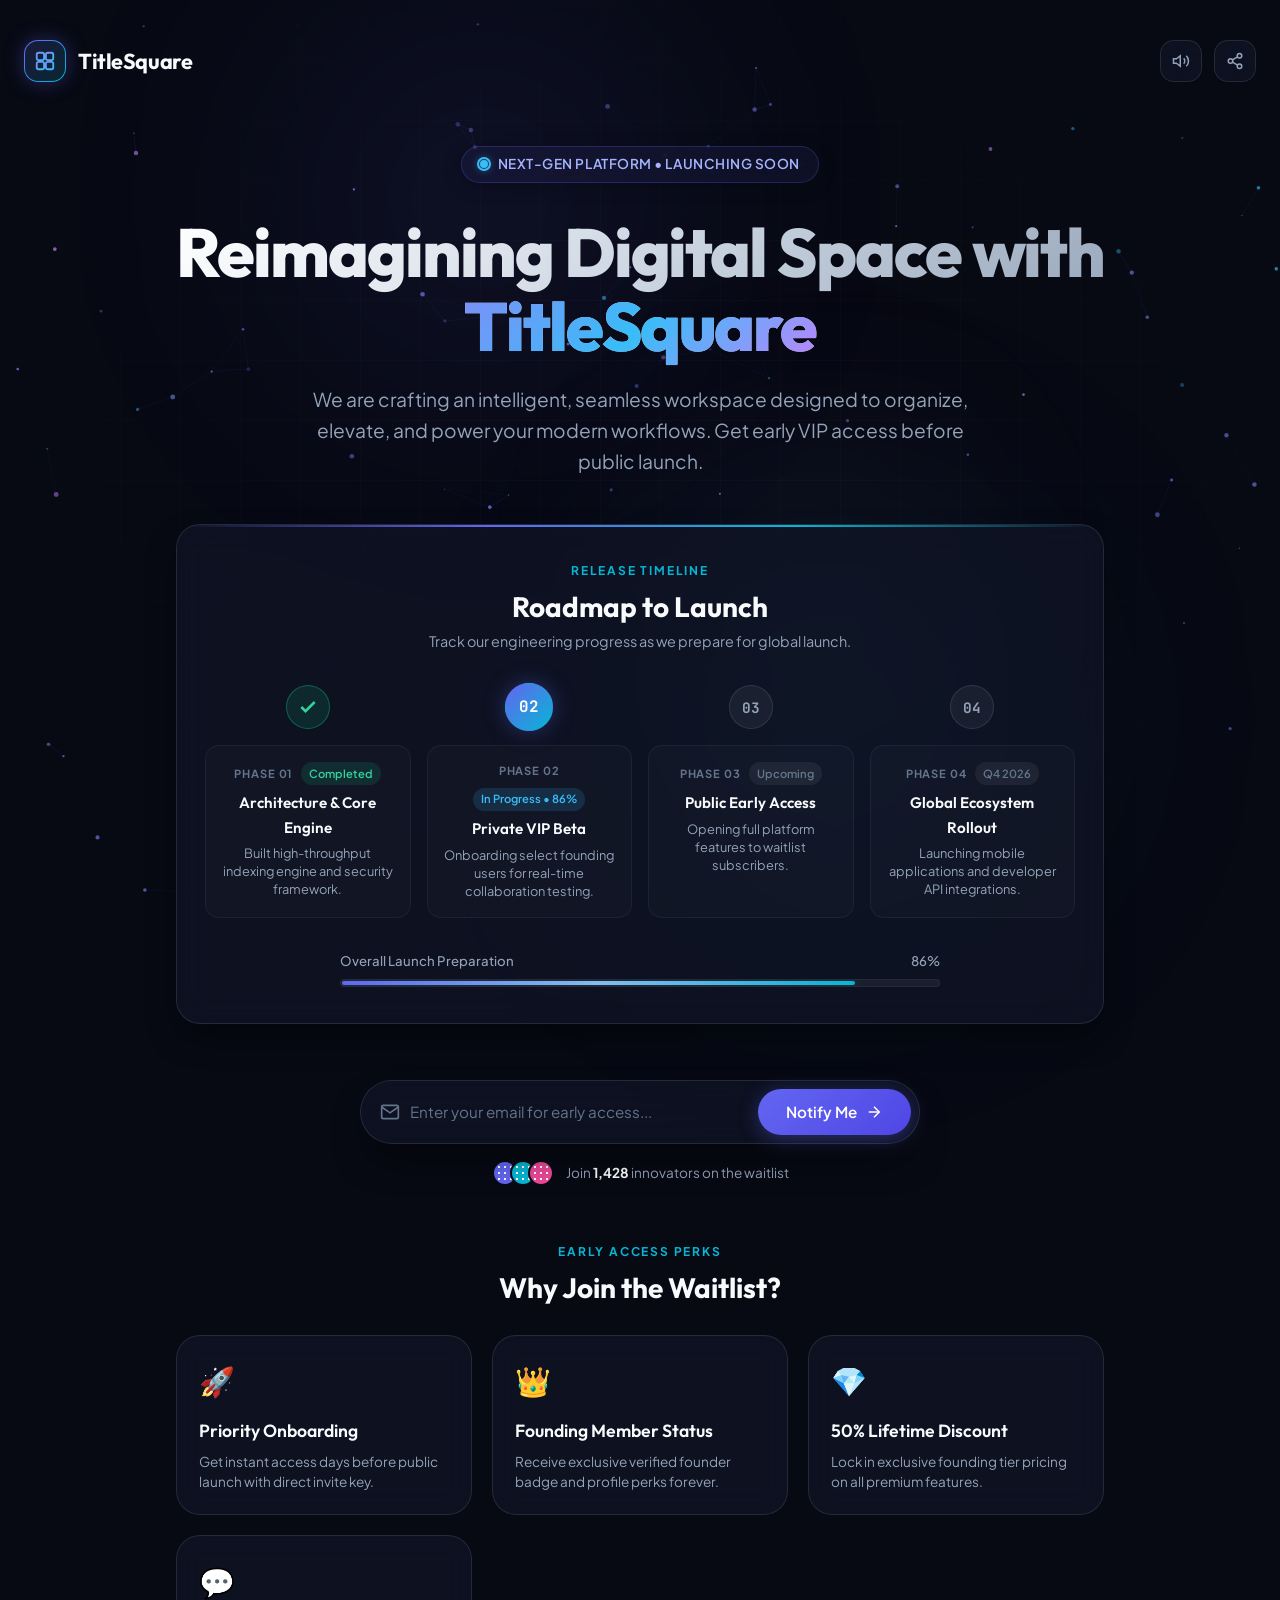
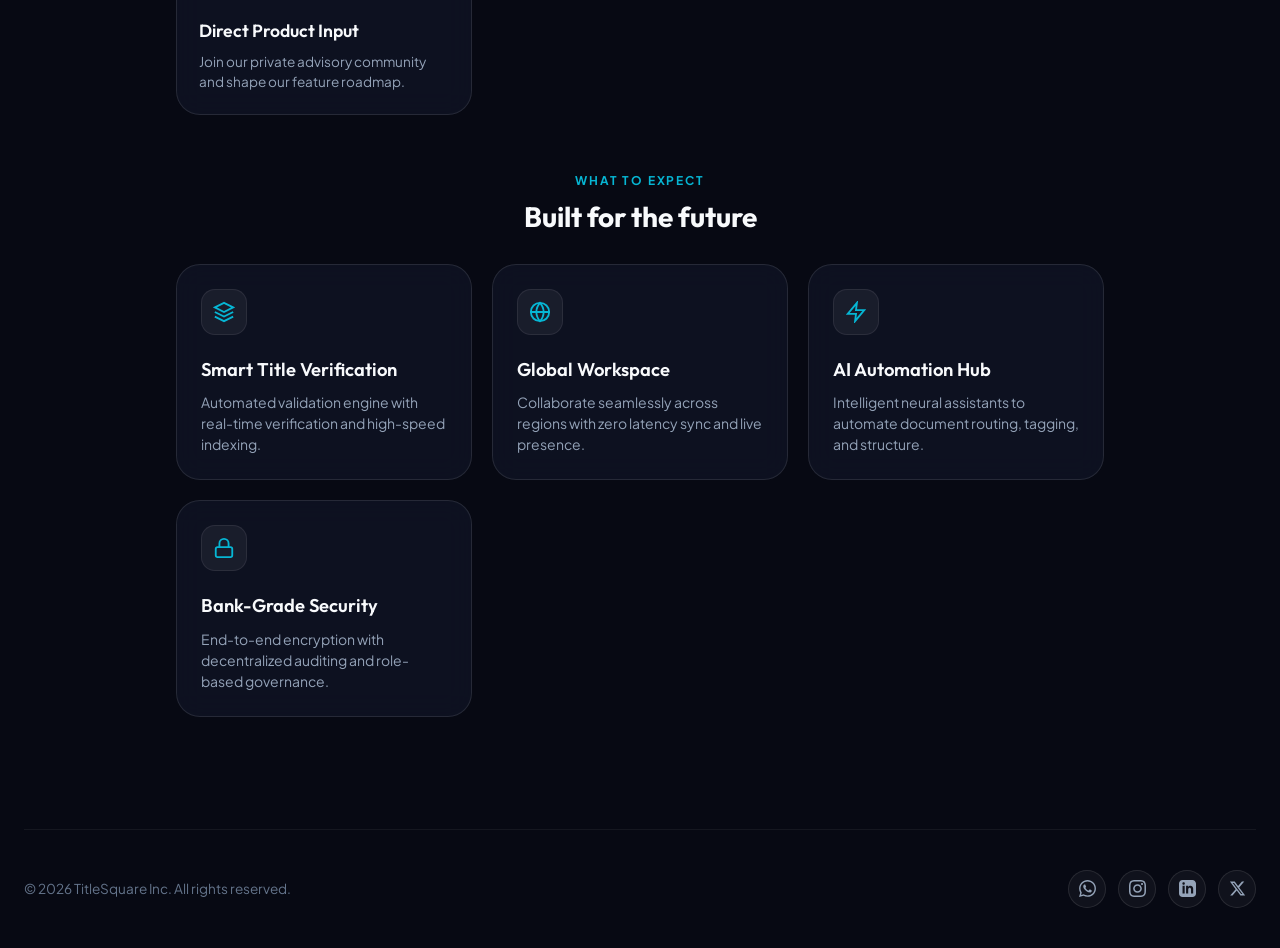
==== index.html @ 55e4c532 "first commit" ====
<!DOCTYPE html>
<html lang="en">
<head>
  <meta charset="UTF-8">
  <meta name="viewport" content="width=device-width, initial-scale=1.0">
  <title>TitleSquare — Something Extraordinary is Coming Soon</title>
  <meta name="description" content="TitleSquare is building the next-generation digital workspace and title platform. Sign up for exclusive early access and launch updates.">
  <meta name="keywords" content="TitleSquare, Launching Soon, Coming Soon, Digital Workspace, Title Management, Platform">
  
  <!-- Open Graph / Social Media Meta -->
  <meta property="og:title" content="TitleSquare — Launching Soon">
  <meta property="og:description" content="Something extraordinary is in the works. Get early VIP access to TitleSquare.">
  <meta property="og:type" content="website">
  
  <!-- Google Fonts -->
  <link rel="preconnect" href="https://fonts.googleapis.com">
  <link rel="preconnect" href="https://fonts.gstatic.com" crossorigin>
  <link href="https://fonts.googleapis.com/css2?family=JetBrains+Mono:wght@500;700&family=Outfit:wght@500;600;700;800&family=Plus+Jakarta+Sans:wght@400;500;600;700&display=swap" rel="stylesheet">
  
  <!-- Stylesheet -->
  <link rel="stylesheet" href="style.css">
</head>
<body>

  <!-- Background Elements -->
  <canvas id="bg-canvas"></canvas>
  <div class="orb orb-1"></div>
  <div class="orb orb-2"></div>
  <div class="orb orb-3"></div>
  <div class="grid-overlay"></div>

  <!-- App Wrapper -->
  <div class="app-container">
    
    <!-- Site Header -->
    <header class="site-header">
      <a href="#" class="brand-logo" aria-label="TitleSquare Home">
        <div class="logo-icon-box">
          <svg class="logo-svg" viewBox="0 0 24 24">
            <defs>
              <linearGradient id="logoGradient" x1="0%" y1="0%" x2="100%" y2="100%">
                <stop offset="0%" stop-color="#818cf8"/>
                <stop offset="100%" stop-color="#38bdf8"/>
              </linearGradient>
            </defs>
            <rect x="3" y="3" width="8" height="8" rx="2" stroke-width="2"/>
            <rect x="13" y="3" width="8" height="8" rx="2" stroke-width="2"/>
            <rect x="3" y="13" width="8" height="8" rx="2" stroke-width="2"/>
            <rect x="13" y="13" width="8" height="8" rx="2" stroke-width="2"/>
          </svg>
        </div>
        <span>TitleSquare</span>
      </a>

      <div class="header-actions">
        <button id="sound-toggle" class="icon-btn" title="Toggle Ambient Audio" aria-label="Toggle Sound">
          <svg viewBox="0 0 24 24" fill="none" stroke="currentColor" stroke-width="2">
            <path d="M11 5L6 9H2v6h4l5 4V5z"/>
            <path d="M15.54 8.46a5 5 0 0 1 0 7.07"/>
            <path d="M19.07 4.93a10 10 0 0 1 0 14.14"/>
          </svg>
        </button>

        <button id="share-btn" class="icon-btn" title="Share Page" aria-label="Share Page">
          <svg viewBox="0 0 24 24" fill="none" stroke="currentColor" stroke-width="2">
            <circle cx="18" cy="5" r="3"/>
            <circle cx="6" cy="12" r="3"/>
            <circle cx="18" cy="19" r="3"/>
            <line x1="8.59" y1="13.51" x2="15.42" y2="17.49"/>
            <line x1="15.41" y1="6.51" x2="8.59" y2="10.49"/>
          </svg>
        </button>
      </div>
    </header>

    <!-- Main Hero Section -->
    <main class="main-hero">
      
      <!-- Status Badge -->
      <div class="status-pill">
        <span class="pulse-dot"></span>
        <span>Next-Gen Platform &bull; Launching Soon</span>
      </div>

      <!-- Hero Heading -->
      <h1 class="hero-title">
        Reimagining Digital Space with <span class="gradient-text">TitleSquare</span>
      </h1>

      <p class="hero-subtitle">
        We are crafting an intelligent, seamless workspace designed to organize, elevate, and power your modern workflows. Get early VIP access before public launch.
      </p>

      <!-- Launch Roadmap & Milestones Section -->
      <section class="roadmap-wrapper" aria-label="Product Launch Roadmap">
        <div class="roadmap-header">
          <span class="section-tag">Release Timeline</span>
          <h2 class="roadmap-title">Roadmap to Launch</h2>
          <p class="roadmap-subtitle">Track our engineering progress as we prepare for global launch.</p>
        </div>

        <div class="roadmap-timeline">
          <!-- Step 1 -->
          <div class="timeline-step step-completed">
            <div class="step-badge">
              <svg viewBox="0 0 24 24" fill="none" stroke="currentColor" stroke-width="3">
                <polyline points="20 6 9 17 4 12"/>
              </svg>
            </div>
            <div class="step-content">
              <div class="step-meta">
                <span class="step-phase">Phase 01</span>
                <span class="step-status status-done">Completed</span>
              </div>
              <h3 class="step-name">Architecture & Core Engine</h3>
              <p class="step-desc">Built high-throughput indexing engine and security framework.</p>
            </div>
          </div>

          <!-- Step 2 -->
          <div class="timeline-step step-active">
            <div class="step-badge active-glow">
              <span class="step-num">02</span>
            </div>
            <div class="step-content">
              <div class="step-meta">
                <span class="step-phase">Phase 02</span>
                <span class="step-status status-live">In Progress &bull; 86%</span>
              </div>
              <h3 class="step-name">Private VIP Beta</h3>
              <p class="step-desc">Onboarding select founding users for real-time collaboration testing.</p>
            </div>
          </div>

          <!-- Step 3 -->
          <div class="timeline-step">
            <div class="step-badge">
              <span class="step-num">03</span>
            </div>
            <div class="step-content">
              <div class="step-meta">
                <span class="step-phase">Phase 03</span>
                <span class="step-status status-upcoming">Upcoming</span>
              </div>
              <h3 class="step-name">Public Early Access</h3>
              <p class="step-desc">Opening full platform features to waitlist subscribers.</p>
            </div>
          </div>

          <!-- Step 4 -->
          <div class="timeline-step">
            <div class="step-badge">
              <span class="step-num">04</span>
            </div>
            <div class="step-content">
              <div class="step-meta">
                <span class="step-phase">Phase 04</span>
                <span class="step-status status-upcoming">Q4 2026</span>
              </div>
              <h3 class="step-name">Global Ecosystem Rollout</h3>
              <p class="step-desc">Launching mobile applications and developer API integrations.</p>
            </div>
          </div>
        </div>

        <!-- Progress Track -->
        <div class="progress-container" style="margin-top: 2rem;">
          <div class="progress-info">
            <span>Overall Launch Preparation</span>
            <span id="progress-percent">86%</span>
          </div>
          <div class="progress-track">
            <div id="progress-fill" class="progress-fill" style="width: 86%;"></div>
          </div>
        </div>
      </section>

      <!-- Subscription Form Section -->
      <div class="notify-box">
        <form id="notify-form" class="notify-form">
          <div class="input-wrapper">
            <svg class="input-icon" viewBox="0 0 24 24" fill="none" stroke="currentColor" stroke-width="2">
              <path d="M4 4h16c1.1 0 2 .9 2 2v12c0 1.1-.9 2-2 2H4c-1.1 0-2-.9-2-2V6c0-1.1.9-2 2-2z"/>
              <polyline points="22,6 12,13 2,6"/>
            </svg>
            <input type="email" id="email-input" class="notify-input" placeholder="Enter your email for early access..." required autocomplete="email">
          </div>
          <button type="submit" class="notify-btn">
            <span>Notify Me</span>
            <svg viewBox="0 0 24 24" fill="none" stroke="currentColor" stroke-width="2">
              <line x1="5" y1="12" x2="19" y2="12"/>
              <polyline points="12 5 19 12 12 19"/>
            </svg>
          </button>
        </form>

        <div class="subscriber-count">
          <div class="avatar-group">
            <div class="avatar avatar-1"></div>
            <div class="avatar avatar-2"></div>
            <div class="avatar avatar-3"></div>
          </div>
          <span>Join <strong id="subscriber-count-val" style="color: var(--text-main);">1,428</strong> innovators on the waitlist</span>
        </div>
      </div>

      <!-- VIP Member Perks Section -->
      <section class="perks-section">
        <span class="section-tag">Early Access Perks</span>
        <h2 class="section-title">Why Join the Waitlist?</h2>
        
        <div class="perks-grid">
          <div class="perk-card">
            <div class="perk-badge-icon">🚀</div>
            <h3 class="perk-title">Priority Onboarding</h3>
            <p class="perk-desc">Get instant access days before public launch with direct invite key.</p>
          </div>

          <div class="perk-card">
            <div class="perk-badge-icon">👑</div>
            <h3 class="perk-title">Founding Member Status</h3>
            <p class="perk-desc">Receive exclusive verified founder badge and profile perks forever.</p>
          </div>

          <div class="perk-card">
            <div class="perk-badge-icon">💎</div>
            <h3 class="perk-title">50% Lifetime Discount</h3>
            <p class="perk-desc">Lock in exclusive founding tier pricing on all premium features.</p>
          </div>

          <div class="perk-card">
            <div class="perk-badge-icon">💬</div>
            <h3 class="perk-title">Direct Product Input</h3>
            <p class="perk-desc">Join our private advisory community and shape our feature roadmap.</p>
          </div>
        </div>
      </section>

      <!-- Feature Teasers -->
      <section class="features-section">
        <span class="section-tag">What to Expect</span>
        <h2 style="font-family: var(--font-heading); font-size: 1.75rem; font-weight: 700; margin-bottom: 0.5rem;">Built for the future</h2>
        
        <div class="features-grid">
          <!-- Card 1 -->
          <div class="feature-card">
            <div class="feature-icon-box">
              <svg viewBox="0 0 24 24" fill="none" stroke="currentColor" stroke-width="2">
                <polygon points="12 2 2 7 12 12 22 7 12 2"/>
                <polyline points="2 17 12 22 22 17"/>
                <polyline points="2 12 12 17 22 12"/>
              </svg>
            </div>
            <h3 class="feature-title">Smart Title Verification</h3>
            <p class="feature-desc">Automated validation engine with real-time verification and high-speed indexing.</p>
          </div>

          <!-- Card 2 -->
          <div class="feature-card">
            <div class="feature-icon-box">
              <svg viewBox="0 0 24 24" fill="none" stroke="currentColor" stroke-width="2">
                <circle cx="12" cy="12" r="10"/>
                <line x1="2" y1="12" x2="22" y2="12"/>
                <path d="M12 2a15.3 15.3 0 0 1 4 10 15.3 15.3 0 0 1-4 10 15.3 15.3 0 0 1-4-10 15.3 15.3 0 0 1 4-10z"/>
              </svg>
            </div>
            <h3 class="feature-title">Global Workspace</h3>
            <p class="feature-desc">Collaborate seamlessly across regions with zero latency sync and live presence.</p>
          </div>

          <!-- Card 3 -->
          <div class="feature-card">
            <div class="feature-icon-box">
              <svg viewBox="0 0 24 24" fill="none" stroke="currentColor" stroke-width="2">
                <path d="M13 2L3 14h9l-1 8 10-12h-9l1-8z"/>
              </svg>
            </div>
            <h3 class="feature-title">AI Automation Hub</h3>
            <p class="feature-desc">Intelligent neural assistants to automate document routing, tagging, and structure.</p>
          </div>

          <!-- Card 4 -->
          <div class="feature-card">
            <div class="feature-icon-box">
              <svg viewBox="0 0 24 24" fill="none" stroke="currentColor" stroke-width="2">
                <rect x="3" y="11" width="18" height="11" rx="2" ry="2"/>
                <path d="M7 11V7a5 5 0 0 1 10 0v4"/>
              </svg>
            </div>
            <h3 class="feature-title">Bank-Grade Security</h3>
            <p class="feature-desc">End-to-end encryption with decentralized auditing and role-based governance.</p>
          </div>
        </div>
      </section>

    </main>

    <!-- Site Footer -->
    <footer class="site-footer">
      <div class="footer-copy">
        &copy; 2026 TitleSquare Inc. All rights reserved.
      </div>
      
      <div class="social-links">
        <a href="https://whatsapp.com" id="footer-whatsapp" target="_blank" rel="noopener" class="social-link" aria-label="WhatsApp">
          <svg viewBox="0 0 24 24" fill="currentColor">
            <path d="M.057 24l1.687-6.163c-1.041-1.804-1.588-3.849-1.587-5.946.003-6.556 5.338-11.891 11.893-11.891 3.181.001 6.167 1.24 8.413 3.488 2.245 2.248 3.481 5.236 3.48 8.414-.003 6.557-5.338 11.892-11.893 11.892-1.99-.001-3.951-.5-5.688-1.448l-6.305 1.654zm6.597-3.807c1.676.995 3.276 1.591 5.392 1.592 5.448 0 9.886-4.434 9.889-9.885.002-5.462-4.415-9.89-9.881-9.892-5.452 0-9.887 4.434-9.889 9.884-.001 2.225.651 3.891 1.746 5.634l-.999 3.648 3.742-.981zm11.387-5.464c-.074-.124-.272-.198-.57-.347-.297-.149-1.758-.868-2.031-.967-.272-.099-.47-.149-.669.149-.198.297-.768.967-.941 1.165-.173.198-.347.223-.644.074-.297-.149-1.255-.462-2.39-1.475-.883-.788-1.48-1.761-1.653-2.059-.173-.297-.018-.458.13-.606.134-.133.297-.347.446-.521.151-.172.2-.296.3-.495.099-.198.05-.372-.025-.521-.075-.148-.669-1.611-.916-2.206-.242-.579-.487-.501-.669-.51l-.57-.01c-.198 0-.52.074-.792.372s-1.04 1.016-1.04 2.479 1.065 2.876 1.213 3.074c.149.198 2.095 3.2 5.076 4.487.709.306 1.263.489 1.694.626.712.226 1.36.194 1.872.118.571-.085 1.758-.719 2.006-1.413.248-.695.248-1.29.173-1.414z"/>
          </svg>
        </a>
        <a href="https://instagram.com" id="footer-instagram" target="_blank" rel="noopener" class="social-link" aria-label="Instagram">
          <svg viewBox="0 0 24 24" fill="currentColor">
            <path d="M12 2.163c3.204 0 3.584.012 4.85.07 3.252.148 4.771 1.691 4.919 4.919.058 1.265.069 1.645.069 4.849 0 3.205-.012 3.584-.069 4.849-.149 3.225-1.664 4.771-4.919 4.919-1.266.058-1.644.07-4.85.07-3.204 0-3.584-.012-4.849-.07-3.26-.149-4.771-1.699-4.919-4.92-.058-1.265-.07-1.644-.07-4.849 0-3.204.013-3.583.07-4.849.149-3.227 1.664-4.771 4.919-4.919 1.266-.057 1.645-.069 4.849-.069zm0-2.163c-3.259 0-3.667.014-4.947.072-4.358.2-6.78 2.618-6.98 6.98-.059 1.281-.073 1.689-.073 4.948 0 3.259.014 3.668.072 4.948.2 4.358 2.618 6.78 6.98 6.98 1.281.058 1.689.072 4.948.072 3.259 0 3.668-.014 4.948-.072 4.354-.2 6.782-2.618 6.979-6.98.059-1.28.073-1.689.073-4.948 0-3.259-.014-3.667-.072-4.947-.196-4.354-2.617-6.78-6.979-6.98-1.281-.059-1.69-.073-4.949-.073zm0 5.838c-3.403 0-6.162 2.759-6.162 6.162s2.759 6.163 6.162 6.163 6.162-2.759 6.162-6.163c0-3.403-2.759-6.162-6.162-6.162zm0 10.162c-2.209 0-4-1.79-4-4 0-2.209 1.791-4 4-4s4 1.791 4 4c0 2.21-1.791 4-4 4zm6.406-11.845c-.796 0-1.441.645-1.441 1.44s.645 1.44 1.441 1.44c.795 0 1.439-.645 1.439-1.44s-.644-1.44-1.439-1.44z"/>
          </svg>
        </a>
        <a href="https://linkedin.com" target="_blank" rel="noopener" class="social-link" aria-label="LinkedIn">
          <svg viewBox="0 0 24 24" fill="currentColor">
            <path d="M19 0h-14c-2.761 0-5 2.239-5 5v14c0 2.761 2.239 5 5 5h14c2.762 0 5-2.239 5-5v-14c0-2.761-2.762-5-5-5zm-11 19h-3v-11h3v11zm-1.5-12.268c-.966 0-1.75-.79-1.75-1.764s.784-1.764 1.75-1.764 1.75.79 1.75 1.764-.783 1.764-1.75 1.764zm13.5 12.268h-3v-5.604c0-3.368-4-3.113-4 0v5.604h-3v-11h3v1.765c1.396-2.586 7-2.777 7 2.476v6.759z"/>
          </svg>
        </a>
        <a href="https://twitter.com" target="_blank" rel="noopener" class="social-link" aria-label="X / Twitter">
          <svg viewBox="0 0 24 24" fill="currentColor">
            <path d="M18.244 2.25h3.308l-7.227 8.26 8.502 11.24H16.17l-5.214-6.817L4.99 21.75H1.68l7.73-8.835L1.254 2.25H8.08l4.713 6.231zm-1.161 17.52h1.833L7.084 4.126H5.117z"/>
          </svg>
        </a>
      </div>
    </footer>

  </div>

  <!-- Share Modal Overlay -->
  <div id="share-modal" class="modal-overlay">
    <div class="modal-card">
      <button id="modal-close" class="modal-close" aria-label="Close modal">
        <svg width="24" height="24" viewBox="0 0 24 24" fill="none" stroke="currentColor" stroke-width="2">
          <line x1="18" y1="6" x2="6" y2="18"/>
          <line x1="6" y1="6" x2="18" y2="18"/>
        </svg>
      </button>
      <h3 class="modal-title">Share TitleSquare</h3>
      <p class="modal-desc">Invite your friends & network to join the VIP early access list.</p>

      <div class="share-options">
        <!-- WhatsApp -->
        <button id="share-whatsapp-btn" class="share-btn share-whatsapp">
          <svg viewBox="0 0 24 24" fill="currentColor">
            <path d="M.057 24l1.687-6.163c-1.041-1.804-1.588-3.849-1.587-5.946.003-6.556 5.338-11.891 11.893-11.891 3.181.001 6.167 1.24 8.413 3.488 2.245 2.248 3.481 5.236 3.48 8.414-.003 6.557-5.338 11.892-11.893 11.892-1.99-.001-3.951-.5-5.688-1.448l-6.305 1.654zm6.597-3.807c1.676.995 3.276 1.591 5.392 1.592 5.448 0 9.886-4.434 9.889-9.885.002-5.462-4.415-9.89-9.881-9.892-5.452 0-9.887 4.434-9.889 9.884-.001 2.225.651 3.891 1.746 5.634l-.999 3.648 3.742-.981zm11.387-5.464c-.074-.124-.272-.198-.57-.347-.297-.149-1.758-.868-2.031-.967-.272-.099-.47-.149-.669.149-.198.297-.768.967-.941 1.165-.173.198-.347.223-.644.074-.297-.149-1.255-.462-2.39-1.475-.883-.788-1.48-1.761-1.653-2.059-.173-.297-.018-.458.13-.606.134-.133.297-.347.446-.521.151-.172.2-.296.3-.495.099-.198.05-.372-.025-.521-.075-.148-.669-1.611-.916-2.206-.242-.579-.487-.501-.669-.51l-.57-.01c-.198 0-.52.074-.792.372s-1.04 1.016-1.04 2.479 1.065 2.876 1.213 3.074c.149.198 2.095 3.2 5.076 4.487.709.306 1.263.489 1.694.626.712.226 1.36.194 1.872.118.571-.085 1.758-.719 2.006-1.413.248-.695.248-1.29.173-1.414z"/>
          </svg>
          <span>WhatsApp</span>
        </button>

        <!-- Instagram -->
        <button id="share-instagram-btn" class="share-btn share-instagram">
          <svg viewBox="0 0 24 24" fill="currentColor">
            <path d="M12 2.163c3.204 0 3.584.012 4.85.07 3.252.148 4.771 1.691 4.919 4.919.058 1.265.069 1.645.069 4.849 0 3.205-.012 3.584-.069 4.849-.149 3.225-1.664 4.771-4.919 4.919-1.266.058-1.644.07-4.85.07-3.204 0-3.584-.012-4.849-.07-3.26-.149-4.771-1.699-4.919-4.92-.058-1.265-.07-1.644-.07-4.849 0-3.204.013-3.583.07-4.849.149-3.227 1.664-4.771 4.919-4.919 1.266-.057 1.645-.069 4.849-.069zm0-2.163c-3.259 0-3.667.014-4.947.072-4.358.2-6.78 2.618-6.98 6.98-.059 1.281-.073 1.689-.073 4.948 0 3.259.014 3.668.072 4.948.2 4.358 2.618 6.78 6.98 6.98 1.281.058 1.689.072 4.948.072 3.259 0 3.668-.014 4.948-.072 4.354-.2 6.782-2.618 6.979-6.98.059-1.28.073-1.689.073-4.948 0-3.259-.014-3.667-.072-4.947-.196-4.354-2.617-6.78-6.979-6.98-1.281-.059-1.69-.073-4.949-.073zm0 5.838c-3.403 0-6.162 2.759-6.162 6.162s2.759 6.163 6.162 6.163 6.162-2.759 6.162-6.163c0-3.403-2.759-6.162-6.162-6.162zm0 10.162c-2.209 0-4-1.79-4-4 0-2.209 1.791-4 4-4s4 1.791 4 4c0 2.21-1.791 4-4 4zm6.406-11.845c-.796 0-1.441.645-1.441 1.44s.645 1.44 1.441 1.44c.795 0 1.439-.645 1.439-1.44s-.644-1.44-1.439-1.44z"/>
          </svg>
          <span>Instagram</span>
        </button>

        <!-- LinkedIn -->
        <button id="share-linkedin-btn" class="share-btn share-linkedin">
          <svg viewBox="0 0 24 24" fill="currentColor">
            <path d="M19 0h-14c-2.761 0-5 2.239-5 5v14c0 2.761 2.239 5 5 5h14c2.762 0 5-2.239 5-5v-14c0-2.761-2.762-5-5-5zm-11 19h-3v-11h3v11zm-1.5-12.268c-.966 0-1.75-.79-1.75-1.764s.784-1.764 1.75-1.764 1.75.79 1.75 1.764-.783 1.764-1.75 1.764zm13.5 12.268h-3v-5.604c0-3.368-4-3.113-4 0v5.604h-3v-11h3v1.765c1.396-2.586 7-2.777 7 2.476v6.759z"/>
          </svg>
          <span>LinkedIn</span>
        </button>

        <!-- X / Twitter -->
        <button id="share-x-btn" class="share-btn share-x">
          <svg viewBox="0 0 24 24" fill="currentColor">
            <path d="M18.244 2.25h3.308l-7.227 8.26 8.502 11.24H16.17l-5.214-6.817L4.99 21.75H1.68l7.73-8.835L1.254 2.25H8.08l4.713 6.231zm-1.161 17.52h1.833L7.084 4.126H5.117z"/>
          </svg>
          <span>Post on X</span>
        </button>

        <!-- Copy Direct Link -->
        <button id="copy-link-btn" class="share-btn share-copy" style="grid-column: span 2;">
          <svg viewBox="0 0 24 24" fill="none" stroke="currentColor" stroke-width="2">
            <path d="M10 13a5 5 0 0 0 7.54.54l3-3a5 5 0 0 0-7.07-7.07l-1.72 1.71"/>
            <path d="M14 11a5 5 0 0 0-7.54-.54l-3 3a5 5 0 0 0 7.07 7.07l1.71-1.71"/>
          </svg>
          <span>Copy Page Link</span>
        </button>
      </div>
    </div>
  </div>

  <!-- Toast Notification Container -->
  <div id="toast-container" class="toast-container"></div>

  <!-- Script -->
  <script src="script.js"></script>
</body>
</html>
---- style.css ----
/* ==========================================================================
   TitleSquare - Launching Soon Landing Page
   Design System & Styling
   ========================================================================== */

/* --------------------------------------------------------------------------
   1. CSS Custom Properties / Variables
   -------------------------------------------------------------------------- */
:root {
  /* Color Palette */
  --bg-dark: #070913;
  --bg-card: rgba(18, 22, 41, 0.65);
  --bg-card-hover: rgba(28, 34, 61, 0.75);
  --bg-glass-input: rgba(255, 255, 255, 0.05);
  
  --border-glass: rgba(255, 255, 255, 0.1);
  --border-glass-bright: rgba(139, 92, 246, 0.4);
  
  --primary: #6366f1;
  --primary-glow: rgba(99, 102, 241, 0.35);
  --accent-cyan: #06b6d4;
  --accent-cyan-glow: rgba(6, 182, 212, 0.35);
  --accent-pink: #ec4899;
  --accent-purple: #8b5cf6;
  
  --text-main: #f8fafc;
  --text-muted: #94a3b8;
  --text-dim: #64748b;

  /* Brand Colors */
  --brand-whatsapp: #25d366;
  --brand-instagram: #e1306c;
  --brand-linkedin: #0a66c2;
  --brand-x: #ffffff;
  
  /* Fonts */
  --font-heading: 'Outfit', -apple-system, BlinkMacSystemFont, sans-serif;
  --font-body: 'Plus Jakarta Sans', -apple-system, BlinkMacSystemFont, sans-serif;
  --font-mono: 'JetBrains Mono', monospace;

  /* Spacing & Radius */
  --radius-sm: 8px;
  --radius-md: 14px;
  --radius-lg: 24px;
  --radius-full: 9999px;
  
  /* Transitions */
  --transition-fast: 0.2s cubic-bezier(0.4, 0, 0.2, 1);
  --transition-normal: 0.35s cubic-bezier(0.4, 0, 0.2, 1);
  --transition-bounce: 0.5s cubic-bezier(0.34, 1.56, 0.64, 1);
}

/* --------------------------------------------------------------------------
   2. Reset & Base Styles
   -------------------------------------------------------------------------- */
*, *::before, *::after {
  box-sizing: border-box;
  margin: 0;
  padding: 0;
}

html {
  scroll-behavior: smooth;
  font-size: 16px;
  height: 100%;
}

body {
  font-family: var(--font-body);
  background-color: var(--bg-dark);
  color: var(--text-main);
  min-height: 100vh;
  overflow-x: hidden;
  position: relative;
  line-height: 1.6;
  -webkit-font-smoothing: antialiased;
  -moz-osx-font-smoothing: grayscale;
}

/* Background Canvas */
#bg-canvas {
  position: fixed;
  top: 0;
  left: 0;
  width: 100%;
  height: 100%;
  z-index: 0;
  pointer-events: none;
}

/* Ambient Glow Orbs */
.orb {
  position: fixed;
  border-radius: 50%;
  filter: blur(120px);
  pointer-events: none;
  z-index: 0;
  opacity: 0.5;
  animation: floatOrb 18s ease-in-out infinite alternate;
}

.orb-1 {
  top: -10%;
  left: 15%;
  width: 45vw;
  height: 45vw;
  background: radial-gradient(circle, rgba(99, 102, 241, 0.3) 0%, rgba(0, 0, 0, 0) 70%);
}

.orb-2 {
  bottom: -15%;
  right: 10%;
  width: 50vw;
  height: 50vw;
  background: radial-gradient(circle, rgba(6, 182, 212, 0.25) 0%, rgba(0, 0, 0, 0) 70%);
  animation-delay: -9s;
}

.orb-3 {
  top: 40%;
  left: 45%;
  width: 35vw;
  height: 35vw;
  background: radial-gradient(circle, rgba(236, 72, 153, 0.15) 0%, rgba(0, 0, 0, 0) 70%);
  animation-delay: -4s;
}

@keyframes floatOrb {
  0% { transform: translate(0, 0) scale(1); }
  50% { transform: translate(40px, 30px) scale(1.1); }
  100% { transform: translate(-30px, -40px) scale(0.95); }
}

/* Grid Overlay */
.grid-overlay {
  position: fixed;
  inset: 0;
  background-image: 
    linear-gradient(rgba(255, 255, 255, 0.02) 1px, transparent 1px),
    linear-gradient(90deg, rgba(255, 255, 255, 0.02) 1px, transparent 1px);
  background-size: 60px 60px;
  mask-image: radial-gradient(ellipse 70% 70% at 50% 50%, black 20%, transparent 100%);
  -webkit-mask-image: radial-gradient(ellipse 70% 70% at 50% 50%, black 20%, transparent 100%);
  z-index: 0;
  pointer-events: none;
}

/* App Wrapper Layout */
.app-container {
  position: relative;
  z-index: 1;
  display: flex;
  flex-direction: column;
  min-height: 100vh;
  padding: 1.5rem;
  max-width: 1280px;
  margin: 0 auto;
}

/* --------------------------------------------------------------------------
   3. Header Navigation
   -------------------------------------------------------------------------- */
.site-header {
  display: flex;
  justify-content: space-between;
  align-items: center;
  padding: 1rem 0;
}

.brand-logo {
  display: flex;
  align-items: center;
  gap: 0.75rem;
  text-decoration: none;
  color: var(--text-main);
  font-family: var(--font-heading);
  font-weight: 700;
  font-size: 1.35rem;
  letter-spacing: -0.02em;
}

.logo-icon-box {
  width: 42px;
  height: 42px;
  border-radius: var(--radius-md);
  background: linear-gradient(135deg, var(--primary) 0%, var(--accent-cyan) 100%);
  display: flex;
  align-items: center;
  justify-content: center;
  box-shadow: 0 0 20px var(--primary-glow);
  position: relative;
  overflow: hidden;
}

.logo-icon-box::after {
  content: '';
  position: absolute;
  inset: 1px;
  background: rgba(11, 15, 25, 0.85);
  border-radius: calc(var(--radius-md) - 1px);
  z-index: 1;
  transition: var(--transition-fast);
}

.brand-logo:hover .logo-icon-box::after {
  background: rgba(11, 15, 25, 0.6);
}

.logo-svg {
  position: relative;
  z-index: 2;
  width: 22px;
  height: 22px;
  fill: none;
  stroke: url(#logoGradient);
}

.header-actions {
  display: flex;
  align-items: center;
  gap: 0.75rem;
}

.icon-btn {
  background: var(--bg-card);
  border: 1px solid var(--border-glass);
  color: var(--text-muted);
  width: 42px;
  height: 42px;
  border-radius: var(--radius-md);
  display: flex;
  align-items: center;
  justify-content: center;
  cursor: pointer;
  transition: var(--transition-fast);
  backdrop-filter: blur(12px);
}

.icon-btn:hover {
  background: var(--bg-card-hover);
  color: var(--text-main);
  border-color: var(--border-glass-bright);
  transform: translateY(-2px);
}

.icon-btn svg {
  width: 18px;
  height: 18px;
}

/* --------------------------------------------------------------------------
   4. Main Content Hero
   -------------------------------------------------------------------------- */
.main-hero {
  flex: 1;
  display: flex;
  flex-direction: column;
  align-items: center;
  justify-content: center;
  text-align: center;
  padding: 3rem 1rem;
  max-width: 960px;
  margin: 0 auto;
  width: 100%;
}

/* Status Badge */
.status-pill {
  display: inline-flex;
  align-items: center;
  gap: 0.6rem;
  padding: 0.4rem 1.1rem;
  border-radius: var(--radius-full);
  background: rgba(99, 102, 241, 0.08);
  border: 1px solid rgba(99, 102, 241, 0.25);
  backdrop-filter: blur(12px);
  margin-bottom: 2rem;
  font-size: 0.85rem;
  font-weight: 600;
  color: #a5b4fc;
  letter-spacing: 0.04em;
  text-transform: uppercase;
  box-shadow: 0 4px 20px rgba(0, 0, 0, 0.2);
}

.pulse-dot {
  width: 8px;
  height: 8px;
  border-radius: 50%;
  background: #38bdf8;
  box-shadow: 0 0 10px #38bdf8;
  position: relative;
}

.pulse-dot::after {
  content: '';
  position: absolute;
  inset: -3px;
  border-radius: 50%;
  border: 2px solid #38bdf8;
  animation: pulseRing 1.8s cubic-bezier(0.215, 0.61, 0.355, 1) infinite;
}

@keyframes pulseRing {
  0% { transform: scale(0.6); opacity: 1; }
  100% { transform: scale(2.2); opacity: 0; }
}

/* Hero Typography */
.hero-title {
  font-family: var(--font-heading);
  font-size: clamp(2.2rem, 5.5vw, 4.25rem);
  font-weight: 800;
  line-height: 1.1;
  letter-spacing: -0.03em;
  margin-bottom: 1.25rem;
  background: linear-gradient(135deg, #ffffff 0%, #cbd5e1 50%, #94a3b8 100%);
  -webkit-background-clip: text;
  -webkit-text-fill-color: transparent;
}

.gradient-text {
  background: linear-gradient(135deg, #818cf8 0%, #38bdf8 50%, #c084fc 100%);
  -webkit-background-clip: text;
  -webkit-text-fill-color: transparent;
}

.hero-subtitle {
  font-size: clamp(1rem, 2vw, 1.2rem);
  color: var(--text-muted);
  max-width: 680px;
  margin: 0 auto 3rem auto;
  font-weight: 400;
}

/* --------------------------------------------------------------------------
   5. Launch Roadmap Section
   -------------------------------------------------------------------------- */
.roadmap-wrapper {
  width: 100%;
  margin-bottom: 3.5rem;
  background: var(--bg-card);
  border: 1px solid var(--border-glass);
  border-radius: var(--radius-lg);
  padding: 2.25rem 1.75rem;
  backdrop-filter: blur(16px);
  box-shadow: 0 15px 35px -10px rgba(0, 0, 0, 0.5);
  position: relative;
  overflow: hidden;
}

.roadmap-wrapper::before {
  content: '';
  position: absolute;
  top: 0; left: 0; right: 0;
  height: 2px;
  background: linear-gradient(90deg, transparent, var(--primary), var(--accent-cyan), transparent);
}

.roadmap-header {
  text-align: center;
  margin-bottom: 2rem;
}

.roadmap-title {
  font-family: var(--font-heading);
  font-size: 1.75rem;
  font-weight: 700;
  margin-top: 0.3rem;
}

.roadmap-subtitle {
  font-size: 0.9rem;
  color: var(--text-muted);
}

.roadmap-timeline {
  display: grid;
  grid-template-columns: repeat(4, 1fr);
  gap: 1rem;
  position: relative;
  margin-top: 1.5rem;
}

.timeline-step {
  display: flex;
  flex-direction: column;
  align-items: center;
  text-align: center;
  position: relative;
  cursor: pointer;
}

.step-badge {
  width: 44px;
  height: 44px;
  border-radius: 50%;
  background: rgba(255, 255, 255, 0.05);
  border: 1px solid var(--border-glass);
  display: flex;
  align-items: center;
  justify-content: center;
  margin-bottom: 1rem;
  font-weight: 700;
  font-family: var(--font-mono);
  font-size: 0.9rem;
  color: var(--text-muted);
  z-index: 2;
  transition: var(--transition-normal);
}

.step-completed .step-badge {
  background: rgba(16, 185, 129, 0.15);
  border-color: rgba(16, 185, 129, 0.4);
  color: #34d399;
}

.step-completed .step-badge svg {
  width: 20px;
  height: 20px;
}

.step-active .step-badge {
  background: linear-gradient(135deg, var(--primary) 0%, var(--accent-cyan) 100%);
  border-color: transparent;
  color: white;
  box-shadow: 0 0 20px var(--primary-glow);
  transform: scale(1.1);
}

.step-content {
  background: rgba(255, 255, 255, 0.02);
  border: 1px solid rgba(255, 255, 255, 0.05);
  border-radius: var(--radius-md);
  padding: 1rem 0.85rem;
  width: 100%;
  flex: 1;
  display: flex;
  flex-direction: column;
  align-items: center;
  transition: var(--transition-fast);
}

.timeline-step:hover .step-content {
  border-color: var(--border-glass-bright);
  background: rgba(255, 255, 255, 0.05);
}

.step-meta {
  display: flex;
  align-items: center;
  gap: 0.5rem;
  margin-bottom: 0.4rem;
  flex-wrap: wrap;
  justify-content: center;
}

.step-phase {
  font-size: 0.7rem;
  font-weight: 700;
  text-transform: uppercase;
  letter-spacing: 0.08em;
  color: var(--text-dim);
}

.step-status {
  font-size: 0.7rem;
  font-weight: 600;
  padding: 0.15rem 0.5rem;
  border-radius: var(--radius-full);
}

.status-done {
  background: rgba(16, 185, 129, 0.15);
  color: #34d399;
}

.status-live {
  background: rgba(56, 189, 248, 0.15);
  color: #38bdf8;
}

.status-upcoming {
  background: rgba(255, 255, 255, 0.06);
  color: var(--text-dim);
}

.step-name {
  font-family: var(--font-heading);
  font-size: 0.95rem;
  font-weight: 600;
  color: var(--text-main);
  margin-bottom: 0.35rem;
}

.step-desc {
  font-size: 0.8rem;
  color: var(--text-muted);
  line-height: 1.4;
}

/* Progress bar inside roadmap */
.progress-container {
  max-width: 600px;
  margin: 1.75rem auto 0 auto;
  text-align: left;
}

.progress-info {
  display: flex;
  justify-content: space-between;
  font-size: 0.825rem;
  color: var(--text-muted);
  margin-bottom: 0.5rem;
  font-weight: 500;
}

.progress-track {
  width: 100%;
  height: 8px;
  background: rgba(255, 255, 255, 0.06);
  border-radius: var(--radius-full);
  overflow: hidden;
  padding: 1px;
  border: 1px solid rgba(255, 255, 255, 0.05);
}

.progress-fill {
  height: 100%;
  background: linear-gradient(90deg, var(--primary) 0%, var(--accent-cyan) 100%);
  border-radius: var(--radius-full);
  box-shadow: 0 0 12px var(--accent-cyan-glow);
  position: relative;
}

.progress-fill::after {
  content: '';
  position: absolute;
  top: 0; left: 0; bottom: 0; right: 0;
  background: linear-gradient(90deg, transparent, rgba(255, 255, 255, 0.4), transparent);
  animation: shine 2.5s infinite;
}

@keyframes shine {
  0% { transform: translateX(-100%); }
  100% { transform: translateX(100%); }
}

/* --------------------------------------------------------------------------
   6. Subscribe / Notify Form
   -------------------------------------------------------------------------- */
.notify-box {
  width: 100%;
  max-width: 560px;
  margin: 0 auto 3.5rem auto;
}

.notify-form {
  display: flex;
  flex-direction: column;
  gap: 0.75rem;
  background: var(--bg-card);
  border: 1px solid var(--border-glass);
  padding: 0.5rem;
  border-radius: var(--radius-lg);
  backdrop-filter: blur(20px);
  box-shadow: 0 20px 40px -15px rgba(0, 0, 0, 0.6);
}

@media (min-width: 640px) {
  .notify-form {
    flex-direction: row;
    padding: 0.5rem 0.5rem 0.5rem 1rem;
    border-radius: var(--radius-full);
  }
}

.input-wrapper {
  display: flex;
  align-items: center;
  gap: 0.6rem;
  flex: 1;
  padding: 0.4rem 0.2rem;
}

.input-icon {
  width: 20px;
  height: 20px;
  color: var(--text-dim);
  flex-shrink: 0;
}

.notify-input {
  width: 100%;
  background: transparent;
  border: none;
  outline: none;
  color: var(--text-main);
  font-family: var(--font-body);
  font-size: 0.95rem;
}

.notify-input::placeholder {
  color: var(--text-dim);
}

.notify-btn {
  background: linear-gradient(135deg, var(--primary) 0%, #4f46e5 100%);
  color: white;
  border: none;
  border-radius: var(--radius-full);
  padding: 0.85rem 1.75rem;
  font-family: var(--font-body);
  font-weight: 600;
  font-size: 0.95rem;
  cursor: pointer;
  display: flex;
  align-items: center;
  justify-content: center;
  gap: 0.5rem;
  transition: var(--transition-fast);
  box-shadow: 0 4px 20px var(--primary-glow);
  white-space: nowrap;
}

.notify-btn:hover {
  transform: translateY(-2px);
  box-shadow: 0 8px 25px var(--primary-glow);
  background: linear-gradient(135deg, #6366f1 0%, #4338ca 100%);
}

.notify-btn:active {
  transform: translateY(0);
}

.notify-btn svg {
  width: 18px;
  height: 18px;
  transition: transform var(--transition-fast);
}

.notify-btn:hover svg {
  transform: translateX(4px);
}

.subscriber-count {
  display: flex;
  align-items: center;
  justify-content: center;
  gap: 0.75rem;
  margin-top: 1rem;
  font-size: 0.85rem;
  color: var(--text-muted);
}

.avatar-group {
  display: flex;
  align-items: center;
}

.avatar {
  width: 26px;
  height: 26px;
  border-radius: 50%;
  border: 2px solid var(--bg-dark);
  margin-left: -8px;
  background-size: cover;
  background-position: center;
}

.avatar:first-child {
  margin-left: 0;
}

.avatar-1 { background-color: #6366f1; background-image: radial-gradient(#fff 1px, transparent 1px); background-size: 6px 6px; }
.avatar-2 { background-color: #06b6d4; background-image: radial-gradient(#fff 1px, transparent 1px); background-size: 6px 6px; }
.avatar-3 { background-color: #ec4899; background-image: radial-gradient(#fff 1px, transparent 1px); background-size: 6px 6px; }

/* --------------------------------------------------------------------------
   7. VIP Member Perks Section
   -------------------------------------------------------------------------- */
.perks-section {
  width: 100%;
  margin-bottom: 3.5rem;
}

.section-tag {
  font-size: 0.75rem;
  text-transform: uppercase;
  letter-spacing: 0.15em;
  color: var(--accent-cyan);
  font-weight: 700;
  margin-bottom: 0.3rem;
  display: block;
}

.section-title {
  font-family: var(--font-heading);
  font-size: 1.75rem;
  font-weight: 700;
  margin-bottom: 1.5rem;
}

.perks-grid {
  display: grid;
  grid-template-columns: repeat(auto-fit, minmax(220px, 1fr));
  gap: 1.25rem;
  text-align: left;
}

.perk-card {
  background: var(--bg-card);
  border: 1px solid var(--border-glass);
  border-radius: var(--radius-lg);
  padding: 1.35rem;
  backdrop-filter: blur(14px);
  transition: var(--transition-normal);
}

.perk-card:hover {
  border-color: var(--border-glass-bright);
  transform: translateY(-4px);
  background: var(--bg-card-hover);
  box-shadow: 0 15px 30px rgba(0, 0, 0, 0.4);
}

.perk-badge-icon {
  font-size: 1.8rem;
  margin-bottom: 0.85rem;
  display: inline-block;
}

.perk-title {
  font-family: var(--font-heading);
  font-size: 1.1rem;
  font-weight: 600;
  color: var(--text-main);
  margin-bottom: 0.4rem;
}

.perk-desc {
  font-size: 0.85rem;
  color: var(--text-muted);
  line-height: 1.5;
}

/* --------------------------------------------------------------------------
   8. Feature Highlights Section
   -------------------------------------------------------------------------- */
.features-section {
  width: 100%;
}

.features-grid {
  display: grid;
  grid-template-columns: repeat(auto-fit, minmax(260px, 1fr));
  gap: 1.25rem;
  margin-top: 1.5rem;
  text-align: left;
}

.feature-card {
  background: var(--bg-card);
  border: 1px solid var(--border-glass);
  border-radius: var(--radius-lg);
  padding: 1.5rem;
  backdrop-filter: blur(14px);
  transition: var(--transition-normal);
  position: relative;
  overflow: hidden;
  cursor: pointer;
}

.feature-card:hover {
  border-color: var(--border-glass-bright);
  background: var(--bg-card-hover);
  transform: translateY(-4px);
  box-shadow: 0 15px 30px rgba(0, 0, 0, 0.4);
}

.feature-icon-box {
  width: 46px;
  height: 46px;
  border-radius: var(--radius-md);
  background: rgba(255, 255, 255, 0.05);
  border: 1px solid rgba(255, 255, 255, 0.08);
  display: flex;
  align-items: center;
  justify-content: center;
  margin-bottom: 1.25rem;
  color: var(--accent-cyan);
}

.feature-card:hover .feature-icon-box {
  background: rgba(99, 102, 241, 0.15);
  color: #a5b4fc;
  border-color: rgba(99, 102, 241, 0.3);
}

.feature-icon-box svg {
  width: 22px;
  height: 22px;
}

.feature-title {
  font-family: var(--font-heading);
  font-size: 1.15rem;
  font-weight: 600;
  color: var(--text-main);
  margin-bottom: 0.5rem;
}

.feature-desc {
  font-size: 0.875rem;
  color: var(--text-muted);
  line-height: 1.5;
}

/* --------------------------------------------------------------------------
   9. Footer & Social Links
   -------------------------------------------------------------------------- */
.site-footer {
  display: flex;
  flex-direction: column;
  align-items: center;
  gap: 1.25rem;
  padding: 2.5rem 0 1rem 0;
  border-top: 1px solid rgba(255, 255, 255, 0.06);
  margin-top: 4rem;
}

@media (min-width: 640px) {
  .site-footer {
    flex-direction: row;
    justify-content: space-between;
  }
}

.footer-copy {
  font-size: 0.85rem;
  color: var(--text-dim);
}

.social-links {
  display: flex;
  align-items: center;
  gap: 0.75rem;
}

.social-link {
  width: 38px;
  height: 38px;
  border-radius: 50%;
  background: rgba(255, 255, 255, 0.04);
  border: 1px solid var(--border-glass);
  display: flex;
  align-items: center;
  justify-content: center;
  color: var(--text-muted);
  text-decoration: none;
  transition: var(--transition-fast);
}

.social-link:hover {
  background: rgba(255, 255, 255, 0.1);
  color: var(--text-main);
  transform: translateY(-2px);
  border-color: var(--border-glass-bright);
}

.social-link svg {
  width: 17px;
  height: 17px;
}

/* --------------------------------------------------------------------------
   10. Modals & Share Grid
   -------------------------------------------------------------------------- */
.modal-overlay {
  position: fixed;
  inset: 0;
  background: rgba(7, 9, 19, 0.85);
  backdrop-filter: blur(14px);
  z-index: 100;
  display: flex;
  align-items: center;
  justify-content: center;
  padding: 1.25rem;
  opacity: 0;
  pointer-events: none;
  transition: opacity var(--transition-normal);
}

.modal-overlay.active {
  opacity: 1;
  pointer-events: auto;
}

.modal-card {
  background: #0f1424;
  border: 1px solid var(--border-glass-bright);
  border-radius: var(--radius-lg);
  padding: 2rem;
  max-width: 480px;
  width: 100%;
  position: relative;
  transform: scale(0.92);
  transition: transform var(--transition-bounce);
  box-shadow: 0 25px 50px -12px rgba(0, 0, 0, 0.7);
}

.modal-overlay.active .modal-card {
  transform: scale(1);
}

.modal-close {
  position: absolute;
  top: 1.25rem;
  right: 1.25rem;
  background: transparent;
  border: none;
  color: var(--text-muted);
  cursor: pointer;
  padding: 0.25rem;
  border-radius: var(--radius-sm);
  transition: var(--transition-fast);
}

.modal-close:hover {
  color: var(--text-main);
  transform: rotate(90deg);
}

.modal-title {
  font-family: var(--font-heading);
  font-size: 1.5rem;
  font-weight: 700;
  margin-bottom: 0.5rem;
}

.modal-desc {
  font-size: 0.9rem;
  color: var(--text-muted);
  margin-bottom: 1.5rem;
}

.share-options {
  display: grid;
  grid-template-columns: repeat(2, 1fr);
  gap: 0.75rem;
}

.share-btn {
  display: flex;
  align-items: center;
  justify-content: center;
  gap: 0.6rem;
  padding: 0.85rem 1rem;
  background: rgba(255, 255, 255, 0.05);
  border: 1px solid var(--border-glass);
  border-radius: var(--radius-md);
  color: var(--text-main);
  font-family: var(--font-body);
  font-size: 0.9rem;
  font-weight: 600;
  cursor: pointer;
  transition: var(--transition-fast);
  text-decoration: none;
}

.share-btn svg {
  width: 18px;
  height: 18px;
  flex-shrink: 0;
}

/* Custom Social Hover Effects */
.share-whatsapp:hover {
  background: rgba(37, 211, 102, 0.15);
  border-color: rgba(37, 211, 102, 0.5);
  color: #25d366;
  transform: translateY(-2px);
}

.share-instagram:hover {
  background: rgba(225, 48, 108, 0.15);
  border-color: rgba(225, 48, 108, 0.5);
  color: #e1306c;
  transform: translateY(-2px);
}

.share-linkedin:hover {
  background: rgba(10, 102, 194, 0.15);
  border-color: rgba(10, 102, 194, 0.5);
  color: #38bdf8;
  transform: translateY(-2px);
}

.share-x:hover {
  background: rgba(255, 255, 255, 0.12);
  border-color: rgba(255, 255, 255, 0.4);
  color: #ffffff;
  transform: translateY(-2px);
}

.share-copy:hover {
  background: linear-gradient(135deg, var(--primary) 0%, var(--accent-cyan) 100%);
  border-color: transparent;
  color: white;
  transform: translateY(-2px);
  box-shadow: 0 4px 15px var(--primary-glow);
}

/* Toast Component */
.toast-container {
  position: fixed;
  bottom: 2rem;
  right: 2rem;
  z-index: 1000;
  display: flex;
  flex-direction: column;
  gap: 0.75rem;
}

.toast {
  background: #181e36;
  border: 1px solid var(--accent-cyan);
  border-radius: var(--radius-md);
  padding: 0.85rem 1.25rem;
  display: flex;
  align-items: center;
  gap: 0.75rem;
  color: var(--text-main);
  font-size: 0.9rem;
  box-shadow: 0 10px 30px rgba(0, 0, 0, 0.5);
  transform: translateX(120%);
  transition: transform var(--transition-bounce);
}

.toast.show {
  transform: translateX(0);
}

/* --------------------------------------------------------------------------
   11. Responsiveness Breakpoints
   -------------------------------------------------------------------------- */
@media (max-width: 900px) {
  .roadmap-timeline {
    grid-template-columns: repeat(2, 1fr);
    gap: 1.25rem;
  }
}

@media (max-width: 640px) {
  .roadmap-timeline {
    grid-template-columns: 1fr;
    gap: 1rem;
  }
  
  .roadmap-wrapper {
    padding: 1.5rem 1rem;
  }

  .app-container {
    padding: 1rem;
  }
  
  .perks-grid {
    grid-template-columns: 1fr;
  }

  .features-grid {
    grid-template-columns: 1fr;
  }

  .share-options {
    grid-template-columns: 1fr;
  }

  .share-copy {
    grid-column: span 1 !important;
  }

  .toast-container {
    left: 1rem;
    right: 1rem;
    bottom: 1rem;
  }
  
  .toast {
    transform: translateY(120%);
  }
  
  .toast.show {
    transform: translateY(0);
  }
}
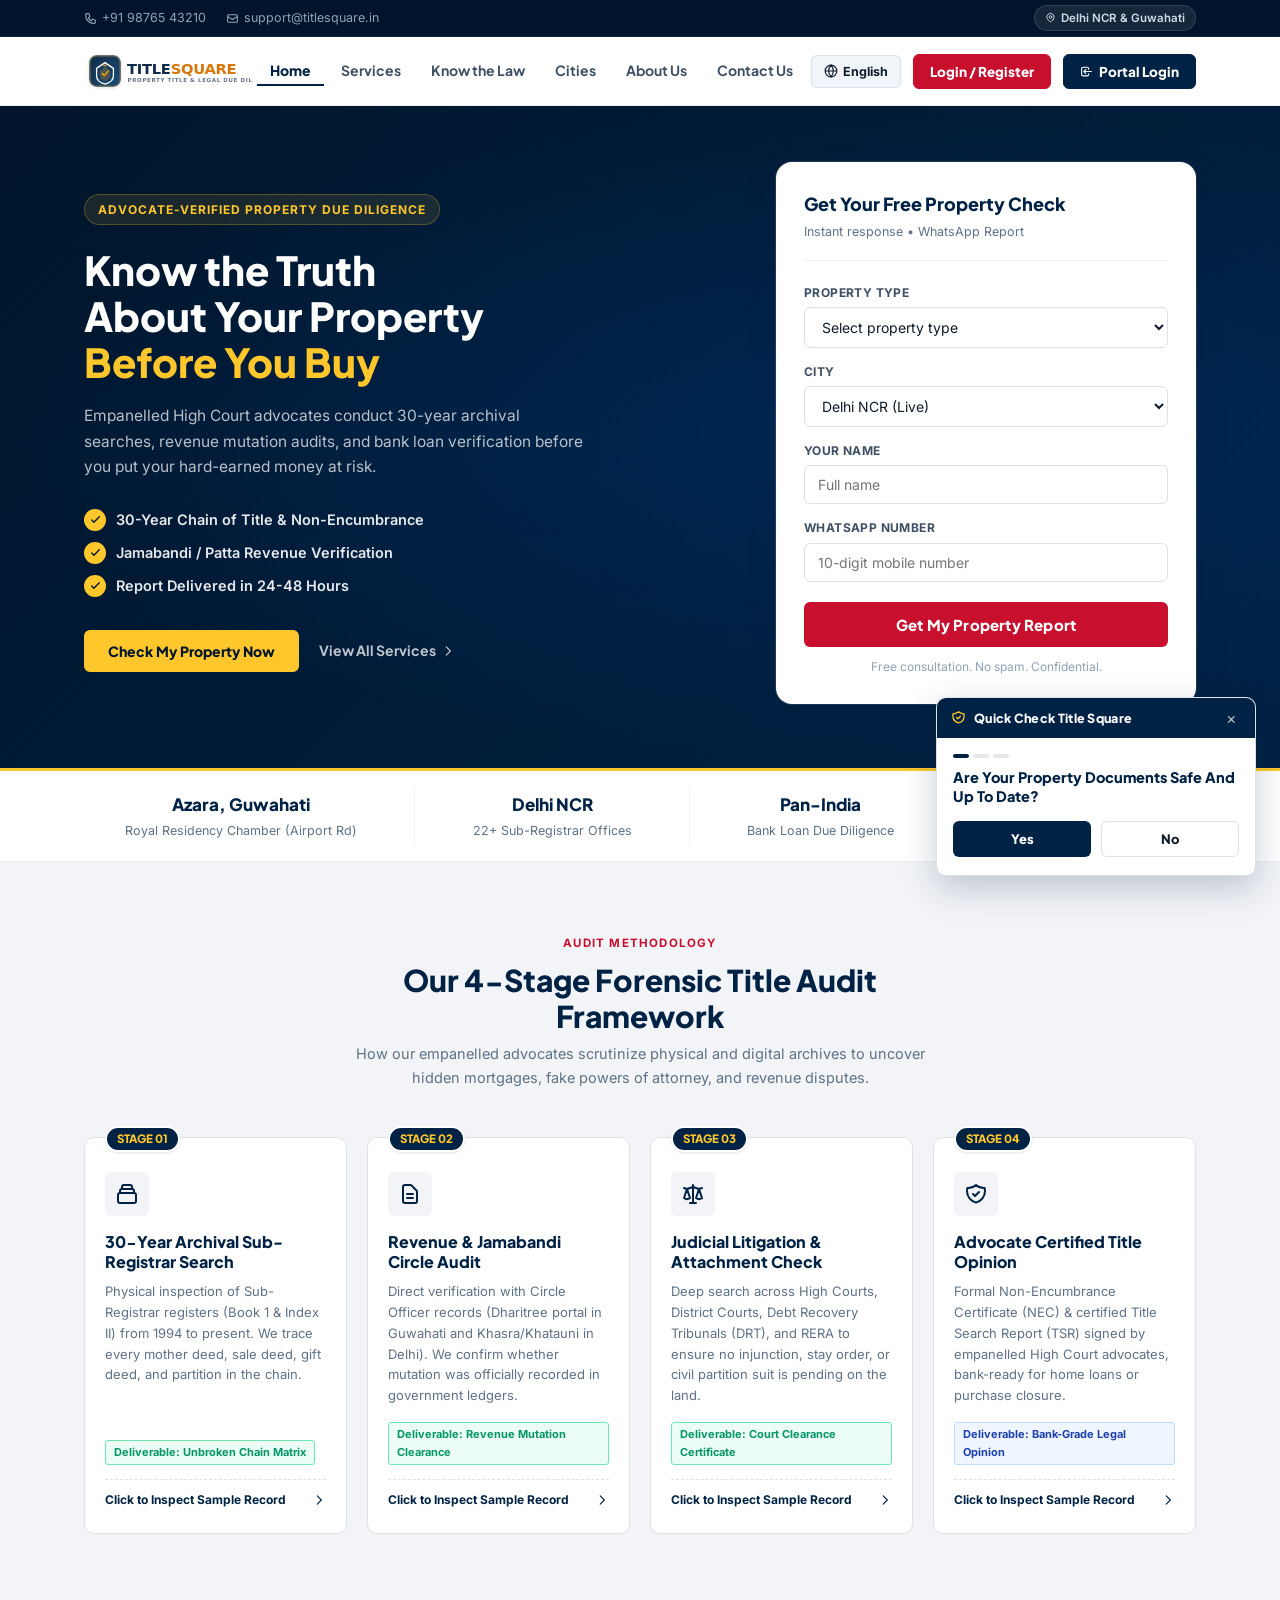
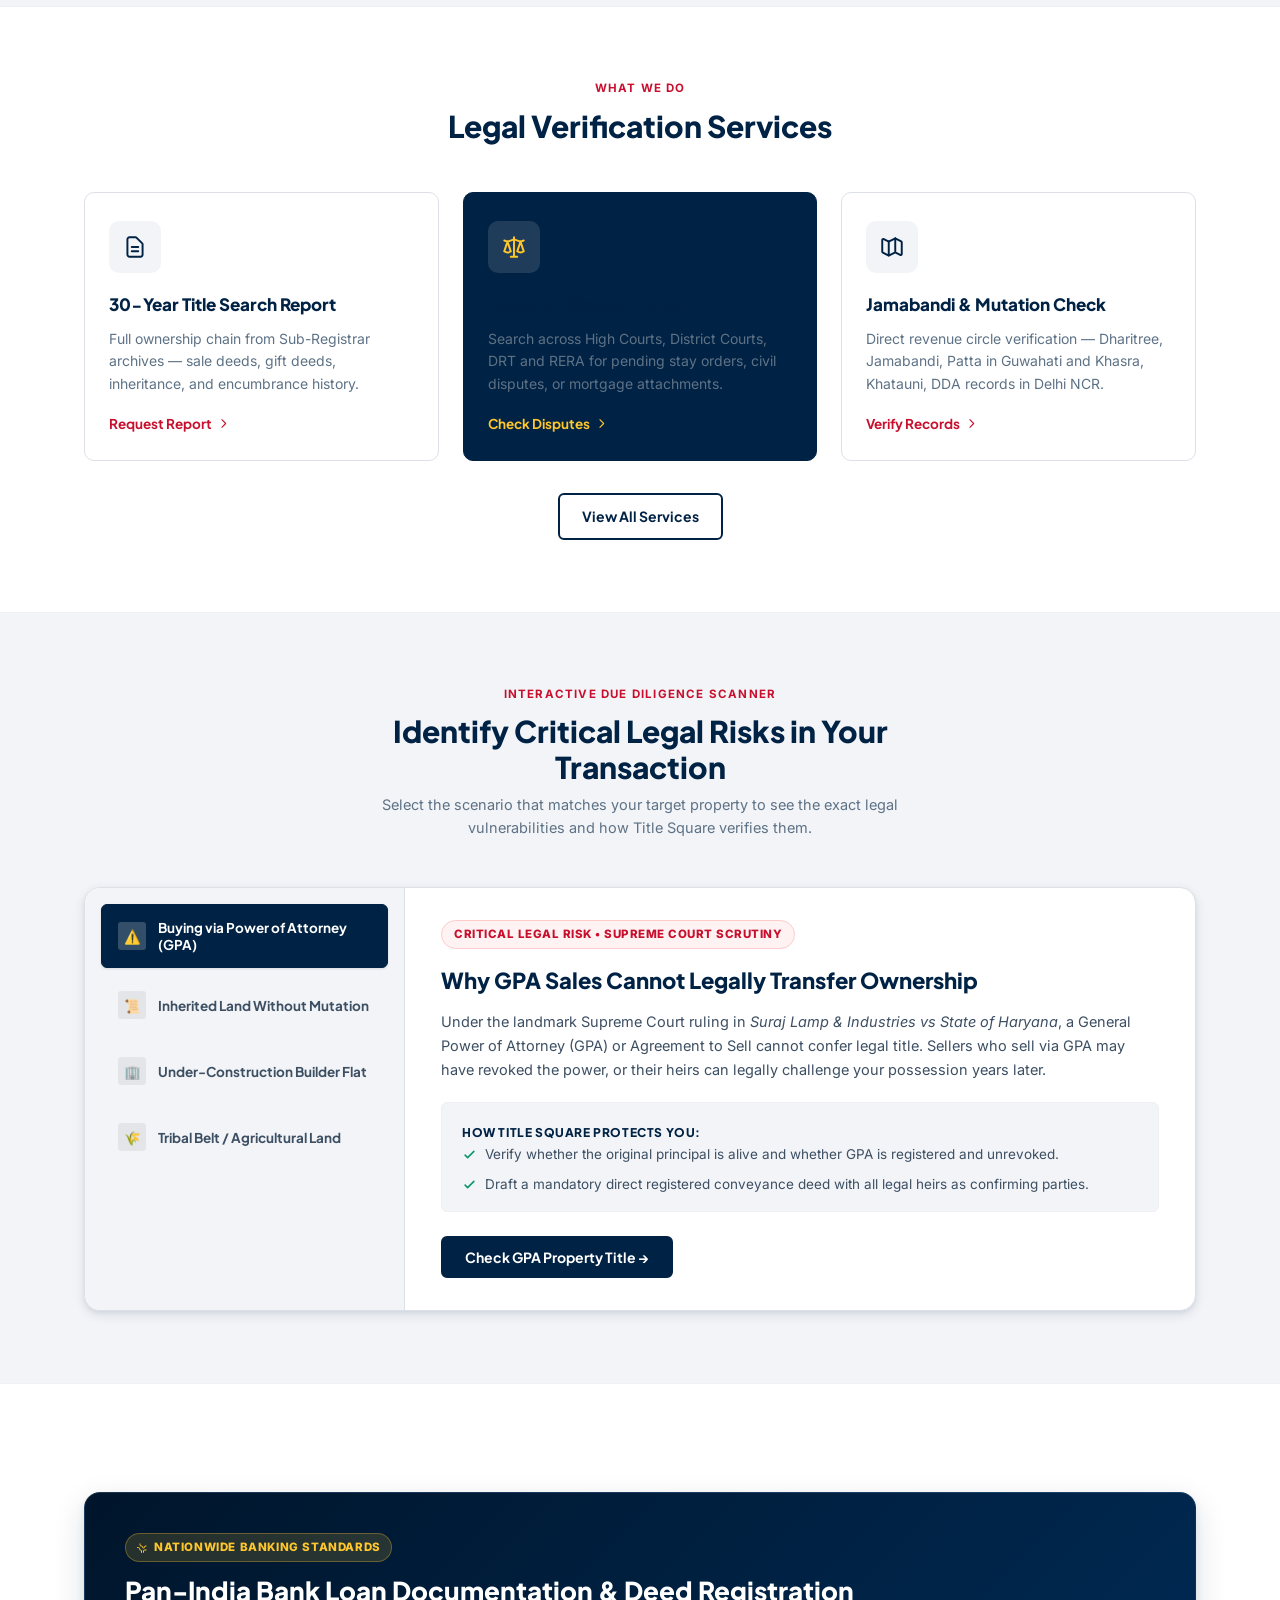
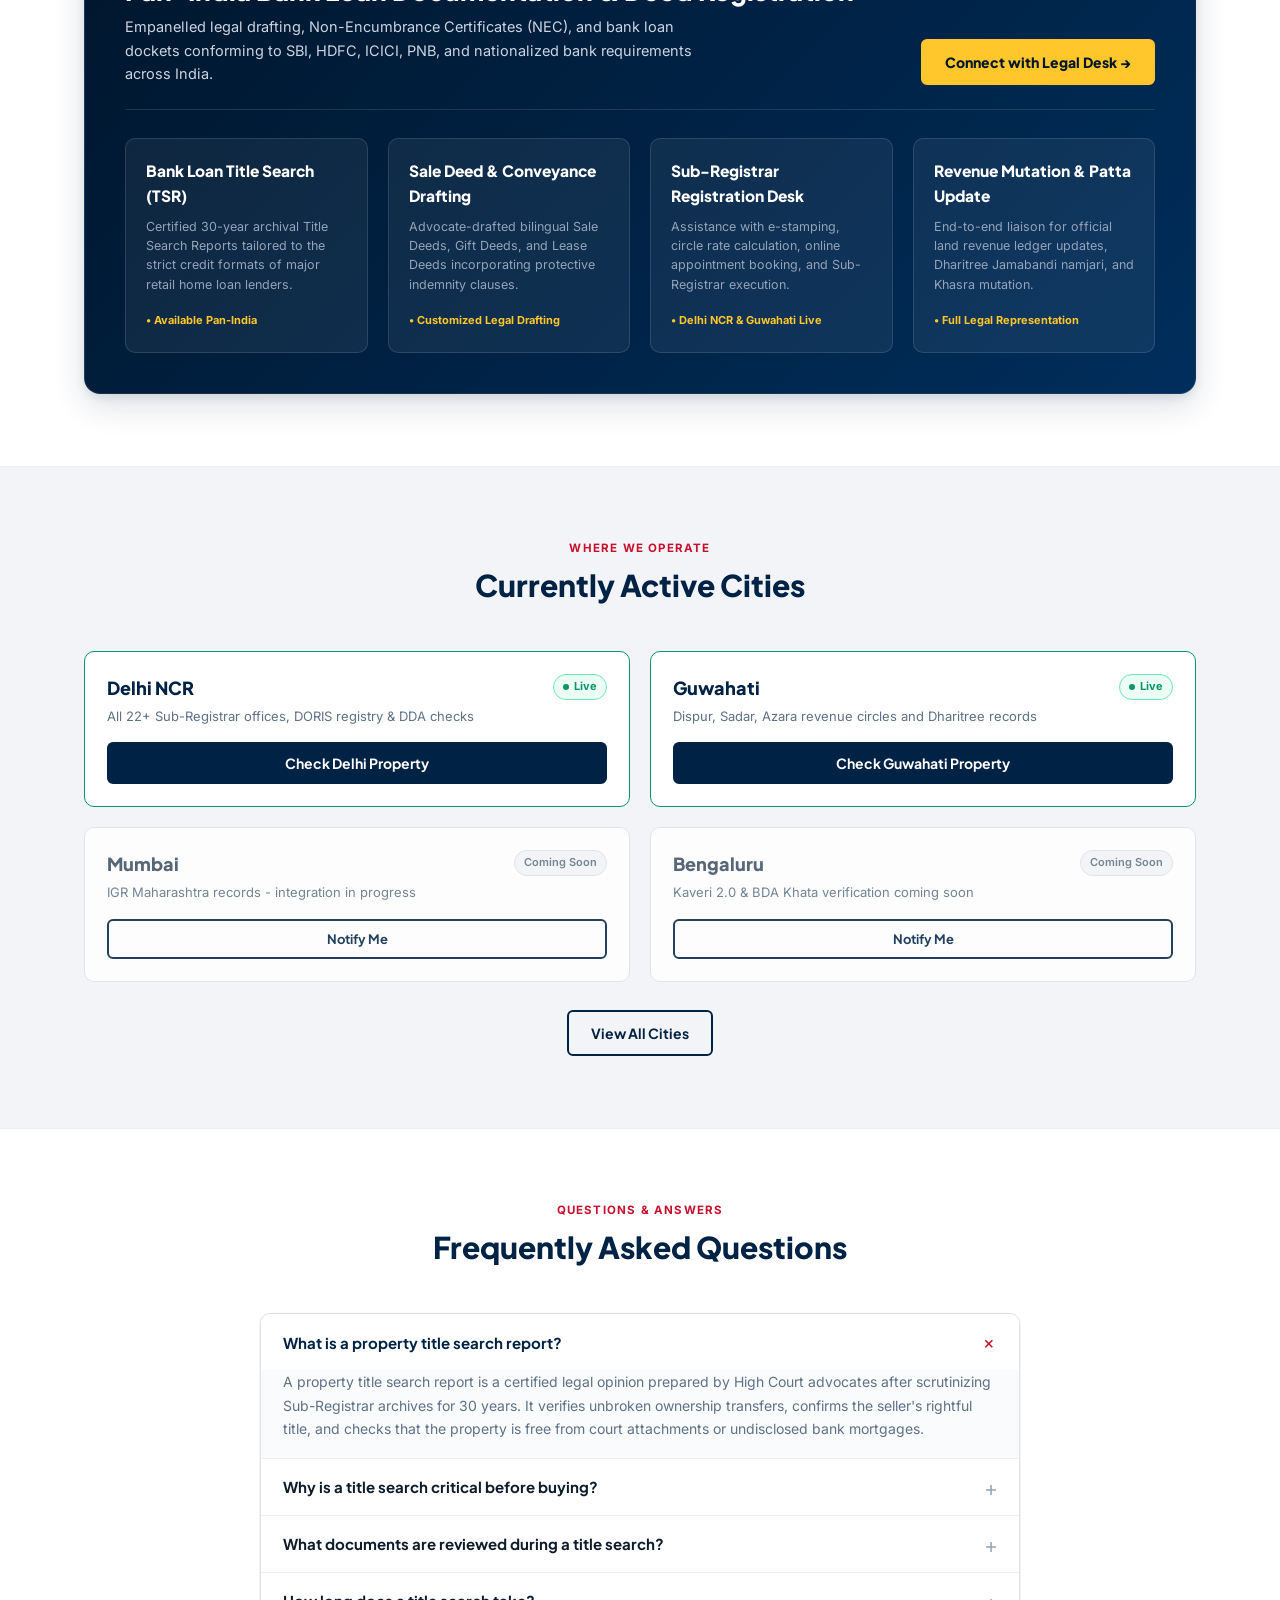
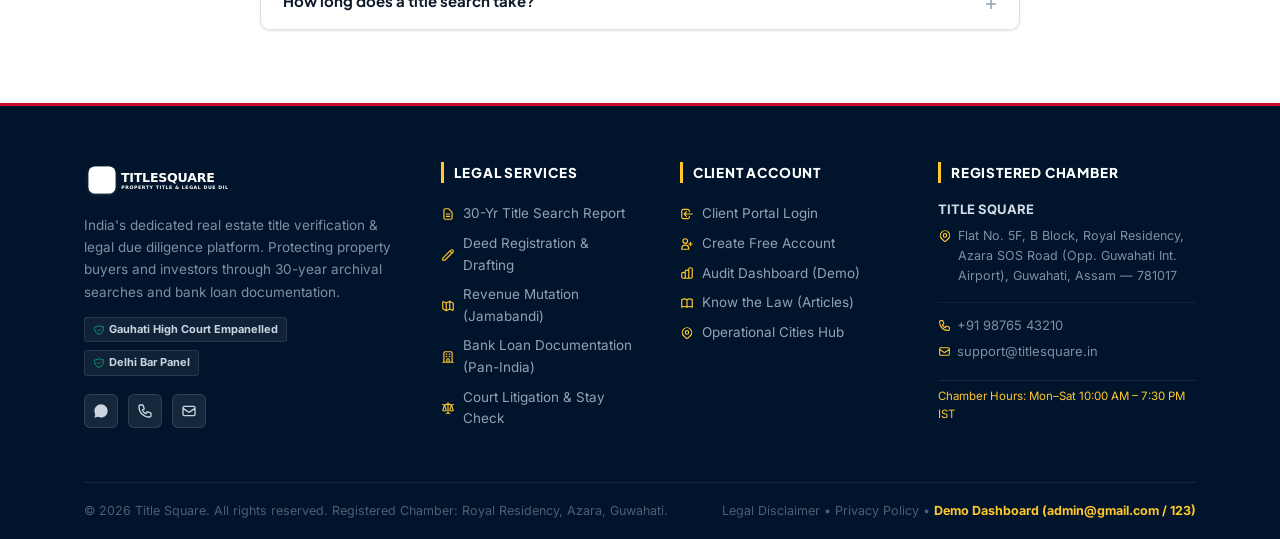
==== commit 66ac17dc: "Complete Title Square website: bilingual EN/HI, responsive portal dashboard, advocate profiles, and " ====
--- a/index.html
+++ b/index.html
@@ -3,391 +3,985 @@
 <head>
   <meta charset="UTF-8">
   <meta name="viewport" content="width=device-width, initial-scale=1.0">
-  <title>TitleSquare — Something Extraordinary is Coming Soon</title>
-  <meta name="description" content="TitleSquare is building the next-generation digital workspace and title platform. Sign up for exclusive early access and launch updates.">
-  <meta name="keywords" content="TitleSquare, Launching Soon, Coming Soon, Digital Workspace, Title Management, Platform">
-  
-  <!-- Open Graph / Social Media Meta -->
-  <meta property="og:title" content="TitleSquare — Launching Soon">
-  <meta property="og:description" content="Something extraordinary is in the works. Get early VIP access to TitleSquare.">
-  <meta property="og:type" content="website">
-  
-  <!-- Google Fonts -->
-  <link rel="preconnect" href="https://fonts.googleapis.com">
-  <link rel="preconnect" href="https://fonts.gstatic.com" crossorigin>
-  <link href="https://fonts.googleapis.com/css2?family=JetBrains+Mono:wght@500;700&family=Outfit:wght@500;600;700;800&family=Plus+Jakarta+Sans:wght@400;500;600;700&display=swap" rel="stylesheet">
-  
-  <!-- Stylesheet -->
-  <link rel="stylesheet" href="style.css">
+  <title>Title Square — Property Title Search &amp; Legal Verification</title>
+  <meta name="description" content="Title Square provides fast, advocate-verified 30-year property title search reports, mutation checks, and legal due diligence in Delhi NCR and Guwahati.">
+  <link rel="icon" type="image/svg+xml" href="assets/logo.svg">
+  <link rel="stylesheet" href="css/style.css">
+  <link rel="stylesheet" href="css/components.css">
+  <link rel="stylesheet" href="css/responsive.css">
 </head>
 <body>
 
-  <!-- Background Elements -->
-  <canvas id="bg-canvas"></canvas>
-  <div class="orb orb-1"></div>
-  <div class="orb orb-2"></div>
-  <div class="orb orb-3"></div>
-  <div class="grid-overlay"></div>
-
-  <!-- App Wrapper -->
-  <div class="app-container">
-    
-    <!-- Site Header -->
-    <header class="site-header">
-      <a href="#" class="brand-logo" aria-label="TitleSquare Home">
-        <div class="logo-icon-box">
-          <svg class="logo-svg" viewBox="0 0 24 24">
-            <defs>
-              <linearGradient id="logoGradient" x1="0%" y1="0%" x2="100%" y2="100%">
-                <stop offset="0%" stop-color="#818cf8"/>
-                <stop offset="100%" stop-color="#38bdf8"/>
-              </linearGradient>
-            </defs>
-            <rect x="3" y="3" width="8" height="8" rx="2" stroke-width="2"/>
-            <rect x="13" y="3" width="8" height="8" rx="2" stroke-width="2"/>
-            <rect x="3" y="13" width="8" height="8" rx="2" stroke-width="2"/>
-            <rect x="13" y="13" width="8" height="8" rx="2" stroke-width="2"/>
-          </svg>
-        </div>
-        <span>TitleSquare</span>
+  <!-- Top Utility Bar -->
+  <div class="top-bar">
+    <div class="container">
+      <div class="top-bar-left">
+        <a href="tel:+919876543210">
+          <svg width="13" height="13" fill="none" stroke="currentColor" stroke-width="2" viewBox="0 0 24 24"><path stroke-linecap="round" stroke-linejoin="round" d="M3 5a2 2 0 012-2h3.28a1 1 0 01.948.684l1.498 4.493a1 1 0 01-.502 1.21l-2.257 1.13a11.042 11.042 0 005.516 5.516l1.13-2.257a1 1 0 011.21-.502l4.493 1.498a1 1 0 01.684.949V19a2 2 0 01-2 2h-1C9.716 21 3 14.284 3 6V5z"/></svg>
+          +91 98765 43210
+        </a>
+        <a href="mailto:support@titlesquare.in">
+          <svg width="13" height="13" fill="none" stroke="currentColor" stroke-width="2" viewBox="0 0 24 24"><path stroke-linecap="round" stroke-linejoin="round" d="M3 8l7.89 5.26a2 2 0 002.22 0L21 8M5 19h14a2 2 0 002-2V7a2 2 0 00-2-2H5a2 2 0 00-2 2v10a2 2 0 002 2z"/></svg>
+          support@titlesquare.in
+        </a>
+      </div>
+      <div class="top-bar-right">
+        <span class="top-bar-city-pill">
+          <svg width="11" height="11" fill="none" stroke="currentColor" stroke-width="2" viewBox="0 0 24 24"><path stroke-linecap="round" stroke-linejoin="round" d="M17.657 16.657L13.414 20.9a1.998 1.998 0 01-2.827 0l-4.244-4.243a8 8 0 1111.314 0z"/><path stroke-linecap="round" stroke-linejoin="round" d="M15 11a3 3 0 11-6 0 3 3 0 016 0z"/></svg>
+          Delhi NCR &amp; Guwahati
+        </span>
+      </div>
+    </div>
+  </div>
+
+  <!-- Main Site Header -->
+  <header class="site-header" id="siteHeader">
+    <div class="container nav-container">
+      <a href="index.html" class="brand-logo-wrap">
+        <img src="assets/logo.svg" alt="Title Square" class="brand-logo-img">
       </a>
 
-      <div class="header-actions">
-        <button id="sound-toggle" class="icon-btn" title="Toggle Ambient Audio" aria-label="Toggle Sound">
-          <svg viewBox="0 0 24 24" fill="none" stroke="currentColor" stroke-width="2">
-            <path d="M11 5L6 9H2v6h4l5 4V5z"/>
-            <path d="M15.54 8.46a5 5 0 0 1 0 7.07"/>
-            <path d="M19.07 4.93a10 10 0 0 1 0 14.14"/>
-          </svg>
+      <nav class="nav-menu" id="navMenu">
+        <div class="mobile-drawer-header">
+          <img src="assets/logo.svg" alt="Title Square" class="brand-logo-img" style="height: 32px;">
+          <button type="button" class="mobile-drawer-close" id="mobileDrawerClose" aria-label="Close Menu">&times;</button>
+        </div>
+        <div class="mobile-drawer-links">
+          <a href="index.html" class="nav-link active" data-i18n="nav.home">Home</a>
+          <a href="services.html" class="nav-link" data-i18n="nav.services">Services</a>
+          <a href="know-the-law.html" class="nav-link" data-i18n="nav.knowLaw">Know the Law</a>
+          <a href="cities.html" class="nav-link" data-i18n="nav.cities">Cities</a>
+          <a href="about-us.html" class="nav-link" data-i18n="nav.about">About Us</a>
+          <a href="contact-us.html" class="nav-link" data-i18n="nav.contact">Contact Us</a>
+        </div>
+        <div class="mobile-drawer-actions">
+          <button type="button" class="btn-auth-red open-auth-btn" data-tab="register" style="width: 100%; justify-content: center; padding: 11px; margin-bottom: 8px;" data-i18n="nav.loginRegister">
+            Login / Register
+          </button>
+          <button type="button" class="btn-auth-navy open-auth-btn" data-tab="login" style="width: 100%; justify-content: center; padding: 11px; margin-bottom: 12px;">
+            <svg width="14" height="14" fill="none" stroke="currentColor" stroke-width="2" viewBox="0 0 24 24"><path stroke-linecap="round" stroke-linejoin="round" d="M11 16l-4-4m0 0l4-4m-4 4h14m-5 4v1a3 3 0 01-3 3H6a3 3 0 01-3-3V7a3 3 0 013-3h7a3 3 0 013 3v1"/></svg>
+            <span data-i18n="nav.portalLogin">Portal Login</span>
+          </button>
+          <div style="font-size: 11.5px; color: var(--text-mid); line-height: 1.5;">
+            <div data-i18n="top.cities">Delhi NCR &amp; Guwahati</div>
+            <a href="tel:+919876543210" style="color: var(--navy); font-weight: 700; text-decoration: none; display: inline-block; margin-top: 2px;">+91 98765 43210</a>
+          </div>
+        </div>
+      </nav>
+
+      <div class="nav-actions">
+        <button type="button" class="btn-lang" title="Language selection">
+          <svg width="14" height="14" viewBox="0 0 24 24" fill="none" stroke="currentColor" stroke-width="2"><circle cx="12" cy="12" r="10"/><path d="M2 12h20M12 2a15.3 15.3 0 014 10 15.3 15.3 0 01-4 10 15.3 15.3 0 01-4-10 15.3 15.3 0 014-10z"/></svg>
+          English
         </button>
-
-        <button id="share-btn" class="icon-btn" title="Share Page" aria-label="Share Page">
-          <svg viewBox="0 0 24 24" fill="none" stroke="currentColor" stroke-width="2">
-            <circle cx="18" cy="5" r="3"/>
-            <circle cx="6" cy="12" r="3"/>
-            <circle cx="18" cy="19" r="3"/>
-            <line x1="8.59" y1="13.51" x2="15.42" y2="17.49"/>
-            <line x1="15.41" y1="6.51" x2="8.59" y2="10.49"/>
-          </svg>
+        <button type="button" class="btn-auth-red open-auth-btn" data-tab="register">
+          Login / Register
         </button>
-      </div>
-    </header>
-
-    <!-- Main Hero Section -->
-    <main class="main-hero">
+        <button type="button" class="btn-auth-navy open-auth-btn" data-tab="login">
+          <svg width="13" height="13" fill="none" stroke="currentColor" stroke-width="2" viewBox="0 0 24 24"><path stroke-linecap="round" stroke-linejoin="round" d="M11 16l-4-4m0 0l4-4m-4 4h14m-5 4v1a3 3 0 01-3 3H6a3 3 0 01-3-3V7a3 3 0 013-3h7a3 3 0 013 3v1"/></svg>
+          Portal Login
+        </button>
+        <button class="mobile-toggle-btn" id="mobileToggleBtn" aria-label="Toggle Navigation">
+          <svg width="22" height="22" fill="none" stroke="currentColor" stroke-width="2" viewBox="0 0 24 24"><path stroke-linecap="round" stroke-linejoin="round" d="M4 6h16M4 12h16M4 18h16"/></svg>
+        </button>
+      </div>
+    </div>
+  </header>
+  <div class="mobile-overlay-shadow" id="mobileOverlay"></div>
+
+  <!-- HERO SECTION -->
+  <section class="hero-wrapper">
+    <div class="container hero-layout">
+
+      <div class="hero-left">
+        <div class="hero-eyebrow" data-i18n="hero.eyebrow">
+          <svg width="14" height="14" fill="none" stroke="currentColor" stroke-width="2" viewBox="0 0 24 24"><path stroke-linecap="round" stroke-linejoin="round" d="M9 12l2 2 4-4m5.618-4.016A11.955 11.955 0 0112 2.944a11.955 11.955 0 01-8.618 3.04A12.02 12.02 0 003 9c0 5.591 3.824 10.29 9 11.622 5.176-1.332 9-6.03 9-11.622 0-1.042-.133-2.052-.382-3.016z"/></svg>
+          Advocate-Verified Property Due Diligence
+        </div>
+
+        <h1 class="hero-main-title" data-i18n="hero.title">
+          Know the Truth<br>About Your Property<br><span>Before You Buy</span>
+        </h1>
+
+        <p class="hero-main-desc" data-i18n="hero.desc">
+          Empanelled High Court advocates conduct 30-year archival searches, revenue mutation audits, and bank loan verification before you put your hard-earned money at risk.
+        </p>
+
+        <ul class="hero-check-list">
+          <li>
+            <span class="hcl-icon"><svg width="13" height="13" fill="none" stroke="currentColor" stroke-width="2.5" viewBox="0 0 24 24"><path stroke-linecap="round" stroke-linejoin="round" d="M5 13l4 4L19 7"/></svg></span>
+            <span data-i18n="hero.check1">30-Year Chain of Title & Non-Encumbrance</span>
+          </li>
+          <li>
+            <span class="hcl-icon"><svg width="13" height="13" fill="none" stroke="currentColor" stroke-width="2.5" viewBox="0 0 24 24"><path stroke-linecap="round" stroke-linejoin="round" d="M5 13l4 4L19 7"/></svg></span>
+            <span data-i18n="hero.check2">Jamabandi / Patta Revenue Verification</span>
+          </li>
+          <li>
+            <span class="hcl-icon"><svg width="13" height="13" fill="none" stroke="currentColor" stroke-width="2.5" viewBox="0 0 24 24"><path stroke-linecap="round" stroke-linejoin="round" d="M5 13l4 4L19 7"/></svg></span>
+            <span data-i18n="hero.check3">Report Delivered in 24-48 Hours</span>
+          </li>
+        </ul>
+
+        <div class="hero-cta-row">
+          <button class="btn btn-yellow open-modal-trigger" data-i18n="hero.ctaCheck">Check My Property Now</button>
+          <a href="services.html" class="btn-text-link">
+            <span data-i18n="hero.ctaServices">View All Services</span>
+            <svg width="14" height="14" fill="none" stroke="currentColor" stroke-width="2" viewBox="0 0 24 24"><path stroke-linecap="round" stroke-linejoin="round" d="M9 5l7 7-7 7"/></svg>
+          </a>
+        </div>
+      </div>
+
+      <!-- Right Registration Form Card -->
+      <div class="reg-card">
+        <div class="reg-card-head">
+          <h3 data-i18n="form.heroTitle">Get Your Free Property Check</h3>
+          <p data-i18n="form.heroSub">Instant response &bull; WhatsApp Report</p>
+        </div>
+        <form class="ajax-form">
+          <div class="field-wrap">
+            <label data-i18n="form.propType">Property Type</label>
+            <select class="field-control" required>
+              <option value="" data-i18n="form.selectProp">Select property type</option>
+              <option value="Residential Plot / Land" data-i18n="form.plot">Plot / Land</option>
+              <option value="Apartment / Flat" data-i18n="form.flat">Apartment / Flat</option>
+              <option value="Commercial Space" data-i18n="form.commercial">Commercial Space</option>
+              <option value="Agricultural Land" data-i18n="form.agri">Agricultural Land</option>
+            </select>
+          </div>
+          <div class="field-wrap">
+            <label data-i18n="form.city">City</label>
+            <select class="field-control" required>
+              <option value="Delhi NCR" selected>Delhi NCR (Live)</option>
+              <option value="Guwahati">Guwahati, Assam (Live)</option>
+              <option value="Other">Other City</option>
+            </select>
+          </div>
+          <div class="field-wrap">
+            <label data-i18n="form.name">Your Name</label>
+            <input type="text" class="field-control" placeholder="Full name" required data-i18n-ph="form.namePh">
+          </div>
+          <div class="field-wrap">
+            <label data-i18n="form.phone">WhatsApp Number</label>
+            <input type="tel" class="field-control" pattern="[0-9]{10}" placeholder="10-digit mobile number" required data-i18n-ph="form.phonePh">
+          </div>
+          <button type="submit" class="btn-reg-submit" data-i18n="form.btnSubmit">Get My Property Report</button>
+          <p class="form-footnote" data-i18n="form.footnote">Free consultation. No spam. Confidential.</p>
+        </form>
+      </div>
+
+    </div>
+  </section>
+
+  <!-- TRUST STATS BAR -->
+  <div class="trust-stats-bar">
+    <div class="container">
+      <div class="trust-stats-grid">
+        <div class="ts-item">
+          <strong data-i18n="trust.stat1Num">Azara, Guwahati</strong>
+          <span data-i18n="trust.stat1Txt">Royal Residency Chamber (Airport Rd)</span>
+        </div>
+        <div class="ts-divider"></div>
+        <div class="ts-item">
+          <strong data-i18n="trust.stat2Num">Delhi NCR</strong>
+          <span data-i18n="trust.stat2Txt">22+ Sub-Registrar Offices</span>
+        </div>
+        <div class="ts-divider"></div>
+        <div class="ts-item">
+          <strong data-i18n="trust.stat3Num">Pan-India</strong>
+          <span data-i18n="trust.stat3Txt">Bank Loan Due Diligence</span>
+        </div>
+        <div class="ts-divider"></div>
+        <div class="ts-item">
+          <strong data-i18n="trust.stat4Num">24–48 Hrs</strong>
+          <span data-i18n="trust.stat4Txt">Express Report Delivery</span>
+        </div>
+      </div>
+    </div>
+  </div>
+
+  <!-- CREATIVE SECTION 1: 4-STAGE FORENSIC TITLE AUDIT FRAMEWORK -->
+  <section class="section-gray">
+    <div class="container">
+      <div class="section-title-wrap">
+        <span class="section-label" data-i18n="audit.tag">Audit Methodology</span>
+        <h2 class="section-heading" data-i18n="audit.heading">Our 4-Stage Forensic Title Audit Framework</h2>
+        <p class="section-subtext" style="font-size: 14.5px; color: var(--text-muted); margin-top: 8px;" data-i18n="audit.sub">
+          How our empanelled advocates scrutinize physical and digital archives to uncover hidden mortgages, fake powers of attorney, and revenue disputes.
+        </p>
+      </div>
+
+      <div class="audit-pipeline-grid">
+        <div class="audit-card" onclick="openStageInspect(1)">
+          <div class="audit-step-number" data-i18n="audit.s1">STAGE 01</div>
+          <div class="audit-icon-box">
+            <svg width="24" height="24" fill="none" stroke="currentColor" stroke-width="2" viewBox="0 0 24 24"><path stroke-linecap="round" stroke-linejoin="round" d="M19 11H5m14 0a2 2 0 012 2v6a2 2 0 01-2 2H5a2 2 0 01-2-2v-6a2 2 0 012-2m14 0V9a2 2 0 00-2-2M5 11V9a2 2 0 012-2m0 0V5a2 2 0 012-2h6a2 2 0 012 2v2M7 7h10"/></svg>
+          </div>
+          <h3 data-i18n="audit.s1Title">30-Year Archival Sub-Registrar Search</h3>
+          <p data-i18n="audit.s1Desc">Physical inspection of Sub-Registrar registers (Book 1 &amp; Index II) from 1994 to present. We trace every mother deed, sale deed, gift deed, and partition in the chain.</p>
+          <span class="audit-deliverable-tag" data-i18n="audit.s1Tag">Deliverable: Unbroken Chain Matrix</span>
+          <div class="audit-inspect-action">
+            <span data-i18n="audit.inspect">Click to Inspect Sample Record</span>
+            <svg width="14" height="14" fill="none" stroke="currentColor" stroke-width="2" viewBox="0 0 24 24"><path stroke-linecap="round" stroke-linejoin="round" d="M9 5l7 7-7 7"/></svg>
+          </div>
+        </div>
+
+        <div class="audit-card" onclick="openStageInspect(2)">
+          <div class="audit-step-number" data-i18n="audit.s2">STAGE 02</div>
+          <div class="audit-icon-box">
+            <svg width="24" height="24" fill="none" stroke="currentColor" stroke-width="2" viewBox="0 0 24 24"><path stroke-linecap="round" stroke-linejoin="round" d="M9 12h6m-6 4h6m2 5H7a2 2 0 01-2-2V5a2 2 0 012-2h5.586a1 1 0 01.707.293l5.414 5.414a1 1 0 01.293.707V19a2 2 0 01-2 2z"/></svg>
+          </div>
+          <h3 data-i18n="audit.s2Title">Revenue &amp; Jamabandi Circle Audit</h3>
+          <p data-i18n="audit.s2Desc">Direct verification with Circle Officer records (Dharitree portal in Guwahati and Khasra/Khatauni in Delhi). We confirm whether mutation was officially recorded in government ledgers.</p>
+          <span class="audit-deliverable-tag" data-i18n="audit.s2Tag">Deliverable: Revenue Mutation Clearance</span>
+          <div class="audit-inspect-action">
+            <span data-i18n="audit.inspect">Click to Inspect Sample Record</span>
+            <svg width="14" height="14" fill="none" stroke="currentColor" stroke-width="2" viewBox="0 0 24 24"><path stroke-linecap="round" stroke-linejoin="round" d="M9 5l7 7-7 7"/></svg>
+          </div>
+        </div>
+
+        <div class="audit-card" onclick="openStageInspect(3)">
+          <div class="audit-step-number" data-i18n="audit.s3">STAGE 03</div>
+          <div class="audit-icon-box">
+            <svg width="24" height="24" fill="none" stroke="currentColor" stroke-width="2" viewBox="0 0 24 24"><path stroke-linecap="round" stroke-linejoin="round" d="M3 6l3 1m0 0l-3 9a5.002 5.002 0 006.001 0M6 7l3 9M6 7l6-2m6 2l3-1m-3 1l-3 9a5.002 5.002 0 006.001 0M18 7l3 9m-3-9l-6-2m0-2v2m0 16V5m0 16H9m3 0h3"/></svg>
+          </div>
+          <h3 data-i18n="audit.s3Title">Judicial Litigation &amp; Attachment Check</h3>
+          <p data-i18n="audit.s3Desc">Deep search across High Courts, District Courts, Debt Recovery Tribunals (DRT), and RERA to ensure no injunction, stay order, or civil partition suit is pending on the land.</p>
+          <span class="audit-deliverable-tag" data-i18n="audit.s3Tag">Deliverable: Court Clearance Certificate</span>
+          <div class="audit-inspect-action">
+            <span data-i18n="audit.inspect">Click to Inspect Sample Record</span>
+            <svg width="14" height="14" fill="none" stroke="currentColor" stroke-width="2" viewBox="0 0 24 24"><path stroke-linecap="round" stroke-linejoin="round" d="M9 5l7 7-7 7"/></svg>
+          </div>
+        </div>
+
+        <div class="audit-card" onclick="openStageInspect(4)">
+          <div class="audit-step-number" data-i18n="audit.s4">STAGE 04</div>
+          <div class="audit-icon-box">
+            <svg width="24" height="24" fill="none" stroke="currentColor" stroke-width="2" viewBox="0 0 24 24"><path stroke-linecap="round" stroke-linejoin="round" d="M9 12l2 2 4-4m5.618-4.016A11.955 11.955 0 0112 2.944a11.955 11.955 0 01-8.618 3.04A12.02 12.02 0 003 9c0 5.591 3.824 10.29 9 11.622 5.176-1.332 9-6.03 9-11.622 0-1.042-.133-2.052-.382-3.016z"/></svg>
+          </div>
+          <h3 data-i18n="audit.s4Title">Advocate Certified Title Opinion</h3>
+          <p data-i18n="audit.s4Desc">Formal Non-Encumbrance Certificate (NEC) &amp; certified Title Search Report (TSR) signed by empanelled High Court advocates, bank-ready for home loans or purchase closure.</p>
+          <span class="audit-deliverable-tag" style="background: #eff6ff; border-color: #bfdbfe; color: #1e40af;" data-i18n="audit.s4Tag">Deliverable: Bank-Grade Legal Opinion</span>
+          <div class="audit-inspect-action">
+            <span data-i18n="audit.inspect">Click to Inspect Sample Record</span>
+            <svg width="14" height="14" fill="none" stroke="currentColor" stroke-width="2" viewBox="0 0 24 24"><path stroke-linecap="round" stroke-linejoin="round" d="M9 5l7 7-7 7"/></svg>
+          </div>
+        </div>
+      </div>
+    </div>
+  </section>
+
+  <!-- SERVICES SECTION -->
+  <section class="section-white">
+    <div class="container">
+      <div class="section-title-wrap">
+        <span class="section-label" data-i18n="svc.tag">What We Do</span>
+        <h2 class="section-heading" data-i18n="svc.heading">Legal Verification Services</h2>
+      </div>
+      <div class="services-grid-3">
+        <div class="service-card">
+          <div class="service-icon-wrap">
+            <svg width="26" height="26" fill="none" stroke="currentColor" stroke-width="1.8" viewBox="0 0 24 24"><path stroke-linecap="round" stroke-linejoin="round" d="M9 12h6m-6 4h6m2 5H7a2 2 0 01-2-2V5a2 2 0 012-2h5.586a1 1 0 01.707.293l5.414 5.414a1 1 0 01.293.707V19a2 2 0 01-2 2z"/></svg>
+          </div>
+          <h3 data-i18n="svc.c1Title">30-Year Title Search Report</h3>
+          <p data-i18n="svc.c1Desc">Full ownership chain from Sub-Registrar archives — sale deeds, gift deeds, inheritance, and encumbrance history.</p>
+          <button class="svc-link open-modal-trigger"><span data-i18n="svc.c1Btn">Request Report</span> <svg width="13" height="13" fill="none" stroke="currentColor" stroke-width="2" viewBox="0 0 24 24"><path stroke-linecap="round" stroke-linejoin="round" d="M9 5l7 7-7 7"/></svg></button>
+        </div>
+        <div class="service-card service-card--featured">
+          <div class="service-icon-wrap">
+            <svg width="26" height="26" fill="none" stroke="currentColor" stroke-width="1.8" viewBox="0 0 24 24"><path stroke-linecap="round" stroke-linejoin="round" d="M3 6l3 1m0 0l-3 9a5.002 5.002 0 006.001 0M6 7l3 9M6 7l6-2m6 2l3-1m-3 1l-3 9a5.002 5.002 0 006.001 0M18 7l3 9m-3-9l-6-2m0-2v2m0 16V5m0 16H9m3 0h3"/></svg>
+          </div>
+          <h3 data-i18n="svc.c2Title">Court &amp; Litigation Check</h3>
+          <p data-i18n="svc.c2Desc">Search across High Courts, District Courts, DRT and RERA for pending stay orders, civil disputes, or mortgage attachments.</p>
+          <button class="svc-link open-modal-trigger"><span data-i18n="svc.c2Btn">Check Disputes</span> <svg width="13" height="13" fill="none" stroke="currentColor" stroke-width="2" viewBox="0 0 24 24"><path stroke-linecap="round" stroke-linejoin="round" d="M9 5l7 7-7 7"/></svg></button>
+        </div>
+        <div class="service-card">
+          <div class="service-icon-wrap">
+            <svg width="26" height="26" fill="none" stroke="currentColor" stroke-width="1.8" viewBox="0 0 24 24"><path stroke-linecap="round" stroke-linejoin="round" d="M9 20l-5.447-2.724A1 1 0 013 16.382V5.618a1 1 0 011.447-.894L9 7m0 13l6-3m-6 3V7m6 10l4.553 2.276A1 1 0 0021 18.382V7.618a1 1 0 00-.553-.894L15 4m0 13V4m0 0L9 7"/></svg>
+          </div>
+          <h3 data-i18n="svc.c3Title">Jamabandi &amp; Mutation Check</h3>
+          <p data-i18n="svc.c3Desc">Direct revenue circle verification — Dharitree, Jamabandi, Patta in Guwahati and Khasra, Khatauni, DDA records in Delhi NCR.</p>
+          <button class="svc-link open-modal-trigger"><span data-i18n="svc.c3Btn">Verify Records</span> <svg width="13" height="13" fill="none" stroke="currentColor" stroke-width="2" viewBox="0 0 24 24"><path stroke-linecap="round" stroke-linejoin="round" d="M9 5l7 7-7 7"/></svg></button>
+        </div>
+      </div>
+      <div style="text-align: center; margin-top: 32px;">
+        <a href="services.html" class="btn btn-outline" data-i18n="svc.viewAll">View All Services</a>
+      </div>
+    </div>
+  </section>
+
+  <!-- CREATIVE SECTION 2: INTERACTIVE PROPERTY LEGAL RISK SCANNER -->
+  <section class="section-gray">
+    <div class="container">
+      <div class="section-title-wrap">
+        <span class="section-label" data-i18n="risk.tag">Interactive Due Diligence Scanner</span>
+        <h2 class="section-heading" data-i18n="risk.heading">Identify Critical Legal Risks in Your Transaction</h2>
+        <p class="section-subtext" style="font-size: 14.5px; color: var(--text-muted); margin-top: 8px;" data-i18n="risk.sub">
+          Select the scenario that matches your target property to see the exact legal vulnerabilities and how Title Square verifies them.
+        </p>
+      </div>
+
+      <div class="risk-scanner-wrap">
+        
+        <!-- Left Nav Tabs -->
+        <div class="risk-nav-list">
+          <button type="button" class="risk-nav-btn is-active" data-risk-target="risk-gpa">
+            <span class="risk-icon">⚠️</span>
+            <span data-i18n="risk.tabGpa">Buying via Power of Attorney (GPA)</span>
+          </button>
+          <button type="button" class="risk-nav-btn" data-risk-target="risk-ancestral">
+            <span class="risk-icon">📜</span>
+            <span data-i18n="risk.tabAncestral">Inherited Land Without Mutation</span>
+          </button>
+          <button type="button" class="risk-nav-btn" data-risk-target="risk-builder">
+            <span class="risk-icon">🏢</span>
+            <span data-i18n="risk.tabBuilder">Under-Construction Builder Flat</span>
+          </button>
+          <button type="button" class="risk-nav-btn" data-risk-target="risk-tribal">
+            <span class="risk-icon">🌾</span>
+            <span data-i18n="risk.tabTribal">Tribal Belt / Agricultural Land</span>
+          </button>
+        </div>
+
+        <!-- Right Content Panels -->
+        <div>
+          <!-- Panel 1: GPA -->
+          <div class="risk-content-panel" id="risk-gpa" style="display: flex;">
+            <span class="risk-badge risk-badge--high" data-i18n="risk.gpaBadge">Critical Legal Risk &bull; Supreme Court Scrutiny</span>
+            <h3 class="risk-content-title" data-i18n="risk.gpaTitle">Why GPA Sales Cannot Legally Transfer Ownership</h3>
+            <p class="risk-content-desc" data-i18n="risk.gpaDesc">
+              Under the landmark Supreme Court ruling in <em>Suraj Lamp &amp; Industries vs State of Haryana</em>, a General Power of Attorney (GPA) or Agreement to Sell cannot confer legal title. Sellers who sell via GPA may have revoked the power, or their heirs can legally challenge your possession years later.
+            </p>
+            <div class="risk-checklist">
+              <span class="risk-checklist-title" data-i18n="risk.protectTitle">How Title Square Protects You:</span>
+              <ul>
+                <li><svg width="15" height="15" fill="none" stroke="currentColor" stroke-width="2.5" viewBox="0 0 24 24"><path stroke-linecap="round" stroke-linejoin="round" d="M5 13l4 4L19 7"/></svg> <span data-i18n="risk.gpaP1">Verify whether the original principal is alive and whether GPA is registered and unrevoked.</span></li>
+                <li><svg width="15" height="15" fill="none" stroke="currentColor" stroke-width="2.5" viewBox="0 0 24 24"><path stroke-linecap="round" stroke-linejoin="round" d="M5 13l4 4L19 7"/></svg> <span data-i18n="risk.gpaP2">Draft a mandatory direct registered conveyance deed with all legal heirs as confirming parties.</span></li>
+              </ul>
+            </div>
+            <button class="btn btn-navy open-modal-trigger" style="width: fit-content;" data-i18n="risk.gpaBtn">Check GPA Property Title →</button>
+          </div>
+
+          <!-- Panel 2: Ancestral -->
+          <div class="risk-content-panel" id="risk-ancestral" style="display: none;">
+            <span class="risk-badge risk-badge--high" data-i18n="risk.ancBadge">High Litigation Risk &bull; Partition Claims</span>
+            <h3 class="risk-content-title" data-i18n="risk.ancTitle">Buying Inherited Property Without Official Mutation</h3>
+            <p class="risk-content-desc" data-i18n="risk.ancDesc">
+              Even if a seller holds original parent deeds, without registered partition and updated revenue mutation (Jamabandi/Khatauni), other undisclosed legal heirs (daughters, siblings, coparceners) have an automatic statutory right to file partition suits and freeze your property.
+            </p>
+            <div class="risk-checklist">
+              <span class="risk-checklist-title" data-i18n="risk.protectTitle">How Title Square Protects You:</span>
+              <ul>
+                <li><svg width="15" height="15" fill="none" stroke="currentColor" stroke-width="2.5" viewBox="0 0 24 24"><path stroke-linecap="round" stroke-linejoin="round" d="M5 13l4 4L19 7"/></svg> <span data-i18n="risk.ancP1">Audit legal heir certificates and survivorship records from revenue circles.</span></li>
+                <li><svg width="15" height="15" fill="none" stroke="currentColor" stroke-width="2.5" viewBox="0 0 24 24"><path stroke-linecap="round" stroke-linejoin="round" d="M5 13l4 4L19 7"/></svg> <span data-i18n="risk.ancP2">Verify whether Dharitree / Circle Jamabandi reflects exclusive individual mutation.</span></li>
+              </ul>
+            </div>
+            <button class="btn btn-navy open-modal-trigger" style="width: fit-content;" data-i18n="risk.ancBtn">Verify Inherited Title →</button>
+          </div>
+
+          <!-- Panel 3: Builder Flat -->
+          <div class="risk-content-panel" id="risk-builder" style="display: none;">
+            <span class="risk-badge risk-badge--medium" data-i18n="risk.bldBadge">Medium-High Risk &bull; Undisclosed Builder Loans</span>
+            <h3 class="risk-content-title" data-i18n="risk.bldTitle">Buying Under-Construction Flats Without Title Audit</h3>
+            <p class="risk-content-desc" data-i18n="risk.bldDesc">
+              Builders frequently mortgage the entire project land to banks or NBFCs for construction finance. If you buy without a formal Bank NOC (No Objection Certificate) and Title Clearance, the lending bank holds a primary mortgage lien over your flat!
+            </p>
+            <div class="risk-checklist">
+              <span class="risk-checklist-title" data-i18n="risk.protectTitle">How Title Square Protects You:</span>
+              <ul>
+                <li><svg width="15" height="15" fill="none" stroke="currentColor" stroke-width="2.5" viewBox="0 0 24 24"><path stroke-linecap="round" stroke-linejoin="round" d="M5 13l4 4L19 7"/></svg> <span data-i18n="risk.bldP1">Scrutinize Development Agreement, Power of Attorney, and Bank Mortgage releases.</span></li>
+                <li><svg width="15" height="15" fill="none" stroke="currentColor" stroke-width="2.5" viewBox="0 0 24 24"><path stroke-linecap="round" stroke-linejoin="round" d="M5 13l4 4L19 7"/></svg> <span data-i18n="risk.bldP2">Cross-examine RERA disclosures, sanctioned building plans, and fire NOCs.</span></li>
+              </ul>
+            </div>
+            <button class="btn btn-navy open-modal-trigger" style="width: fit-content;" data-i18n="risk.bldBtn">Scrutinize Builder Project →</button>
+          </div>
+
+          <!-- Panel 4: Tribal / Agricultural -->
+          <div class="risk-content-panel" id="risk-tribal" style="display: none;">
+            <span class="risk-badge risk-badge--high" data-i18n="risk.trbBadge">Statutory Transfer Ban Risk</span>
+            <h3 class="risk-content-title" data-i18n="risk.trbTitle">Assam Tribal Belt Restrictions &amp; Delhi Agricultural Ceilings</h3>
+            <p class="risk-content-desc" data-i18n="risk.trbDesc">
+              In Assam, Chapter X of the Assam Land and Revenue Regulation strictly prohibits land transfer to non-notified classes in tribal belts and blocks. In Delhi NCR, Section 33 of Delhi Land Reforms prohibits fragmented agricultural land sales. Transactions violating these laws are automatically void by statute!
+            </p>
+            <div class="risk-checklist">
+              <span class="risk-checklist-title" data-i18n="risk.protectTitle">How Title Square Protects You:</span>
+              <ul>
+                <li><svg width="15" height="15" fill="none" stroke="currentColor" stroke-width="2.5" viewBox="0 0 24 24"><path stroke-linecap="round" stroke-linejoin="round" d="M5 13l4 4L19 7"/></svg> <span data-i18n="risk.trbP1">Verify Circle demarcation, revenue category (Myadi vs Eksona Patta), and tribal status.</span></li>
+                <li><svg width="15" height="15" fill="none" stroke="currentColor" stroke-width="2.5" viewBox="0 0 24 24"><path stroke-linecap="round" stroke-linejoin="round" d="M5 13l4 4L19 7"/></svg> <span data-i18n="risk.trbP2">Ensure all mandatory statutory permissions and DC NOCs are cleared before registration.</span></li>
+              </ul>
+            </div>
+            <button class="btn btn-navy open-modal-trigger" style="width: fit-content;" data-i18n="risk.trbBtn">Check Revenue &amp; Zoning Restrictions →</button>
+          </div>
+
+        </div>
+
+      </div>
+    </div>
+  </section>
+
+  <!-- CREATIVE SECTION 3: PAN-INDIA BANK LOAN DOCUMENTATION & REGISTRATION DESK -->
+  <section class="section-white">
+    <div class="container">
+      <div class="panindia-banner">
+        <div class="panindia-header">
+          <div>
+            <span class="panindia-badge">
+              <svg width="12" height="12" fill="none" stroke="currentColor" stroke-width="2" viewBox="0 0 24 24"><path stroke-linecap="round" stroke-linejoin="round" d="M3.055 11H5a2 2 0 012 2v1a2 2 0 002 2 2 2 0 012 2v2.945M8 3.935V5.5A2.5 2.5 0 0010.5 8h.5a2 2 0 012 2 2 2 0 104 0 2 2 0 012-2h1.064M15 20.488V18a2 2 0 012-2h3.064"/></svg>
+              <span data-i18n="pi.badge">Nationwide Banking Standards</span>
+            </span>
+            <h2 class="panindia-title" data-i18n="pi.title">Pan-India Bank Loan Documentation &amp; Deed Registration</h2>
+            <p class="panindia-sub" data-i18n="pi.sub">
+              Empanelled legal drafting, Non-Encumbrance Certificates (NEC), and bank loan dockets conforming to SBI, HDFC, ICICI, PNB, and nationalized bank requirements across India.
+            </p>
+          </div>
+          <div>
+            <a href="contact-us.html" class="btn btn-yellow" style="white-space: nowrap;" data-i18n="pi.btn">
+              Connect with Legal Desk →
+            </a>
+          </div>
+        </div>
+
+        <div class="panindia-grid">
+          <div class="panindia-item">
+            <h4 data-i18n="pi.i1Title">Bank Loan Title Search (TSR)</h4>
+            <p data-i18n="pi.i1Desc">Certified 30-year archival Title Search Reports tailored to the strict credit formats of major retail home loan lenders.</p>
+            <span class="tag-pill" data-i18n="pi.i1Tag">&bull; Available Pan-India</span>
+          </div>
+
+          <div class="panindia-item">
+            <h4 data-i18n="pi.i2Title">Sale Deed &amp; Conveyance Drafting</h4>
+            <p data-i18n="pi.i2Desc">Advocate-drafted bilingual Sale Deeds, Gift Deeds, and Lease Deeds incorporating protective indemnity clauses.</p>
+            <span class="tag-pill" data-i18n="pi.i2Tag">&bull; Customized Legal Drafting</span>
+          </div>
+
+          <div class="panindia-item">
+            <h4 data-i18n="pi.i3Title">Sub-Registrar Registration Desk</h4>
+            <p data-i18n="pi.i3Desc">Assistance with e-stamping, circle rate calculation, online appointment booking, and Sub-Registrar execution.</p>
+            <span class="tag-pill" data-i18n="pi.i3Tag">&bull; Delhi NCR &amp; Guwahati Live</span>
+          </div>
+
+          <div class="panindia-item">
+            <h4 data-i18n="pi.i4Title">Revenue Mutation &amp; Patta Update</h4>
+            <p data-i18n="pi.i4Desc">End-to-end liaison for official land revenue ledger updates, Dharitree Jamabandi namjari, and Khasra mutation.</p>
+            <span class="tag-pill" data-i18n="pi.i4Tag">&bull; Full Legal Representation</span>
+          </div>
+        </div>
+      </div>
+    </div>
+  </section>
+
+  <!-- CITIES SECTION -->
+  <section class="section-gray">
+    <div class="container">
+      <div class="section-title-wrap">
+        <span class="section-label" data-i18n="cities.tag">Where We Operate</span>
+        <h2 class="section-heading" data-i18n="cities.heading">Currently Active Cities</h2>
+      </div>
+      <div class="cities-grid">
+        <div class="city-card city-card--active">
+          <div class="city-card-top">
+            <div>
+              <h3 data-i18n="cities.delhiTitle">Delhi NCR</h3>
+              <p data-i18n="cities.delhiDesc">All 22+ Sub-Registrar offices, DORIS registry &amp; DDA checks</p>
+            </div>
+            <span class="badge-active-hub" data-i18n="cities.liveBadge">Live</span>
+          </div>
+          <button class="btn btn-navy open-modal-trigger" style="width: 100%;" data-i18n="cities.delhiBtn">Check Delhi Property</button>
+        </div>
+        <div class="city-card city-card--active">
+          <div class="city-card-top">
+            <div>
+              <h3 data-i18n="cities.ghyTitle">Guwahati</h3>
+              <p data-i18n="cities.ghyDesc">Dispur, Sadar, Azara revenue circles and Dharitree records</p>
+            </div>
+            <span class="badge-active-hub" data-i18n="cities.liveBadge">Live</span>
+          </div>
+          <button class="btn btn-navy open-modal-trigger" style="width: 100%;" data-i18n="cities.ghyBtn">Check Guwahati Property</button>
+        </div>
+        <div class="city-card city-card--soon">
+          <div class="city-card-top">
+            <div>
+              <h3 data-i18n="cities.mumTitle">Mumbai</h3>
+              <p data-i18n="cities.mumDesc">IGR Maharashtra records - integration in progress</p>
+            </div>
+            <span class="badge-soon-hub" data-i18n="cities.soonBadge">Coming Soon</span>
+          </div>
+          <button class="btn btn-outline" style="width: 100%; font-size: 13px;" onclick="notifyCity('Mumbai')" data-i18n="cities.notifyBtn">Notify Me</button>
+        </div>
+        <div class="city-card city-card--soon">
+          <div class="city-card-top">
+            <div>
+              <h3 data-i18n="cities.blrTitle">Bengaluru</h3>
+              <p data-i18n="cities.blrDesc">Kaveri 2.0 &amp; BDA Khata verification coming soon</p>
+            </div>
+            <span class="badge-soon-hub" data-i18n="cities.soonBadge">Coming Soon</span>
+          </div>
+          <button class="btn btn-outline" style="width: 100%; font-size: 13px;" onclick="notifyCity('Bengaluru')" data-i18n="cities.notifyBtn">Notify Me</button>
+        </div>
+      </div>
+      <div style="text-align: center; margin-top: 28px;">
+        <a href="cities.html" class="btn btn-outline" data-i18n="cities.viewAll">View All Cities</a>
+      </div>
+    </div>
+  </section>
+
+  <!-- FAQ SECTION -->
+  <section class="section-white">
+    <div class="container">
+      <div class="section-title-wrap">
+        <span class="section-label" data-i18n="faq.tag">Questions &amp; Answers</span>
+        <h2 class="section-heading" data-i18n="faq.heading">Frequently Asked Questions</h2>
+      </div>
+      <div class="faq-card-white">
+        <div class="faq-item-row is-open">
+          <button class="faq-trigger-btn">
+            <span data-i18n="faq.q1">What is a property title search report?</span>
+            <span class="faq-plus-icon">+</span>
+          </button>
+          <div class="faq-body-text">
+            <p data-i18n="faq.a1">A property title search report is a certified legal opinion prepared by High Court advocates after scrutinizing Sub-Registrar archives for 30 years. It verifies unbroken ownership transfers, confirms the seller's rightful title, and checks that the property is free from court attachments or undisclosed bank mortgages.</p>
+          </div>
+        </div>
+        <div class="faq-item-row">
+          <button class="faq-trigger-btn">
+            <span data-i18n="faq.q2">Why is a title search critical before buying?</span>
+            <span class="faq-plus-icon">+</span>
+          </button>
+          <div class="faq-body-text">
+            <p data-i18n="faq.a2">Under Indian property law, the principle of Buyer Beware applies. If you purchase a property with a disputed title, fraudulent GPA, or hidden litigation, you risk losing both your money and the property. Title Square gives you complete legal clarity before you commit.</p>
+          </div>
+        </div>
+        <div class="faq-item-row">
+          <button class="faq-trigger-btn">
+            <span data-i18n="faq.q3">What documents are reviewed during a title search?</span>
+            <span class="faq-plus-icon">+</span>
+          </button>
+          <div class="faq-body-text">
+            <p data-i18n="faq.a3">Our advocates examine 30 years of registered Sale Deeds, Mother Deeds, Encumbrance Certificates, Jamabandi / Khatauni revenue mutation records, building sanction plans, and pending civil litigation records at the relevant courts.</p>
+          </div>
+        </div>
+        <div class="faq-item-row">
+          <button class="faq-trigger-btn">
+            <span data-i18n="faq.q4">How long does a title search take?</span>
+            <span class="faq-plus-icon">+</span>
+          </button>
+          <div class="faq-body-text">
+            <p data-i18n="faq.a4">In Delhi NCR and Guwahati, an express digital title check is completed within 24 to 48 hours. Physical Sub-Registrar inspections and deep revenue circle visits take 2 to 4 business days depending on property complexity.</p>
+          </div>
+        </div>
+      </div>
+    </div>
+  </section>
+
+  <!-- FOOTER -->
+  <footer class="site-footer">
+    <div class="container">
+      <div class="footer-grid-4">
+
+        <!-- Col 1: Brand & Empanelment -->
+        <div class="footer-about">
+          <img src="assets/logo.svg" alt="Title Square" class="footer-logo">
+          <p data-i18n="footer.desc">India's dedicated real estate title verification &amp; legal due diligence platform. Protecting property buyers and investors through 30-year archival searches and bank loan documentation.</p>
+          
+          <div class="footer-accreditation-badges">
+            <span class="footer-badge-pill">
+              <svg width="12" height="12" fill="none" stroke="currentColor" stroke-width="2" viewBox="0 0 24 24"><path stroke-linecap="round" stroke-linejoin="round" d="M9 12l2 2 4-4m5.618-4.016A11.955 11.955 0 0112 2.944a11.955 11.955 0 01-8.618 3.04A12.02 12.02 0 003 9c0 5.591 3.824 10.29 9 11.622 5.176-1.332 9-6.03 9-11.622 0-1.042-.133-2.052-.382-3.016z"/></svg>
+              <span data-i18n="footer.ghcBadge">Gauhati High Court Empanelled</span>
+            </span>
+            <span class="footer-badge-pill">
+              <svg width="12" height="12" fill="none" stroke="currentColor" stroke-width="2" viewBox="0 0 24 24"><path stroke-linecap="round" stroke-linejoin="round" d="M9 12l2 2 4-4m5.618-4.016A11.955 11.955 0 0112 2.944a11.955 11.955 0 01-8.618 3.04A12.02 12.02 0 003 9c0 5.591 3.824 10.29 9 11.622 5.176-1.332 9-6.03 9-11.622 0-1.042-.133-2.052-.382-3.016z"/></svg>
+              <span data-i18n="footer.delhiBadge">Delhi Bar Panel</span>
+            </span>
+          </div>
+
+          <div class="footer-social-row">
+            <a href="https://wa.me/919876543210" target="_blank" class="footer-social-icon" title="WhatsApp Legal Helpdesk">
+              <svg width="16" height="16" fill="currentColor" viewBox="0 0 24 24"><path d="M12.04 2c-5.46 0-9.91 4.45-9.91 9.91 0 1.75.46 3.45 1.32 4.95L2.05 22l5.25-1.38c1.45.79 3.08 1.21 4.74 1.21 5.46 0 9.91-4.45 9.91-9.91 0-2.65-1.03-5.14-2.9-7.01A9.816 9.816 0 0012.04 2z"/></svg>
+            </a>
+            <a href="tel:+919876543210" class="footer-social-icon" title="Call Direct">
+              <svg width="16" height="16" fill="none" stroke="currentColor" stroke-width="2" viewBox="0 0 24 24"><path stroke-linecap="round" stroke-linejoin="round" d="M3 5a2 2 0 012-2h3.28a1 1 0 01.948.684l1.498 4.493a1 1 0 01-.502 1.21l-2.257 1.13a11.042 11.042 0 005.516 5.516l1.13-2.257a1 1 0 011.21-.502l4.493 1.498a1 1 0 01.684.949V19a2 2 0 01-2 2h-1C9.716 21 3 14.284 3 6V5z"/></svg>
+            </a>
+            <a href="mailto:support@titlesquare.in" class="footer-social-icon" title="Email Us">
+              <svg width="16" height="16" fill="none" stroke="currentColor" stroke-width="2" viewBox="0 0 24 24"><path stroke-linecap="round" stroke-linejoin="round" d="M3 8l7.89 5.26a2 2 0 002.22 0L21 8M5 19h14a2 2 0 002-2V7a2 2 0 00-2-2H5a2 2 0 00-2 2v10a2 2 0 002 2z"/></svg>
+            </a>
+          </div>
+        </div>
+
+        <!-- Col 2: Services with Icons (PropertyKavach Screenshot Style) -->
+        <div>
+          <h4 class="footer-heading" data-i18n="footer.hServices">Legal Services</h4>
+          <ul>
+            <li>
+              <a href="services.html" class="footer-interactive-link">
+                <svg width="14" height="14" fill="none" stroke="currentColor" stroke-width="2" viewBox="0 0 24 24"><path stroke-linecap="round" stroke-linejoin="round" d="M9 12h6m-6 4h6m2 5H7a2 2 0 01-2-2V5a2 2 0 012-2h5.586a1 1 0 01.707.293l5.414 5.414a1 1 0 01.293.707V19a2 2 0 01-2 2z"/></svg>
+                <span data-i18n="footer.s1">30-Yr Title Search Report</span>
+              </a>
+            </li>
+            <li>
+              <a href="services.html" class="footer-interactive-link">
+                <svg width="14" height="14" fill="none" stroke="currentColor" stroke-width="2" viewBox="0 0 24 24"><path stroke-linecap="round" stroke-linejoin="round" d="M15.232 5.232l3.536 3.536m-2.036-5.036a2.5 2.5 0 113.536 3.536L6.5 21.036H3v-3.572L16.732 3.732z"/></svg>
+                <span data-i18n="footer.s2">Deed Registration &amp; Drafting</span>
+              </a>
+            </li>
+            <li>
+              <a href="services.html" class="footer-interactive-link">
+                <svg width="14" height="14" fill="none" stroke="currentColor" stroke-width="2" viewBox="0 0 24 24"><path stroke-linecap="round" stroke-linejoin="round" d="M9 20l-5.447-2.724A1 1 0 013 16.382V5.618a1 1 0 011.447-.894L9 7m0 13l6-3m-6 3V7m6 10l4.553 2.276A1 1 0 0021 18.382V7.618a1 1 0 00-.553-.894L15 4m0 13V4m0 0L9 7"/></svg>
+                <span data-i18n="footer.s3">Revenue Mutation (Jamabandi)</span>
+              </a>
+            </li>
+            <li>
+              <a href="services.html" class="footer-interactive-link">
+                <svg width="14" height="14" fill="none" stroke="currentColor" stroke-width="2" viewBox="0 0 24 24"><path stroke-linecap="round" stroke-linejoin="round" d="M19 21V5a2 2 0 00-2-2H7a2 2 0 00-2 2v16m14 0h2m-2 0h-5m-9 0H3m2 0h5M9 7h1m-1 4h1m4-4h1m-1 4h1m-5 10v-5a1 1 0 011-1h2a1 1 0 011 1v5m-4 0h4"/></svg>
+                <span data-i18n="footer.s4">Bank Loan Documentation (Pan-India)</span>
+              </a>
+            </li>
+            <li>
+              <a href="services.html" class="footer-interactive-link">
+                <svg width="14" height="14" fill="none" stroke="currentColor" stroke-width="2" viewBox="0 0 24 24"><path stroke-linecap="round" stroke-linejoin="round" d="M3 6l3 1m0 0l-3 9a5.002 5.002 0 006.001 0M6 7l3 9M6 7l6-2m6 2l3-1m-3 1l-3 9a5.002 5.002 0 006.001 0M18 7l3 9m-3-9l-6-2m0-2v2m0 16V5m0 16H9m3 0h3"/></svg>
+                <span data-i18n="footer.s5">Court Litigation &amp; Stay Check</span>
+              </a>
+            </li>
+          </ul>
+        </div>
+
+        <!-- Col 3: Portal & Navigation (PropertyKavach Screenshot Style) -->
+        <div>
+          <h4 class="footer-heading" data-i18n="footer.hAccount">Client Account</h4>
+          <ul>
+            <li>
+              <a href="javascript:void(0)" class="footer-interactive-link open-auth-btn" data-tab="login">
+                <svg width="14" height="14" fill="none" stroke="currentColor" stroke-width="2" viewBox="0 0 24 24"><path stroke-linecap="round" stroke-linejoin="round" d="M11 16l-4-4m0 0l4-4m-4 4h14m-5 4v1a3 3 0 01-3 3H6a3 3 0 01-3-3V7a3 3 0 013-3h7a3 3 0 013 3v1"/></svg>
+                <span data-i18n="footer.aLogin">Client Portal Login</span>
+              </a>
+            </li>
+            <li>
+              <a href="javascript:void(0)" class="footer-interactive-link open-auth-btn" data-tab="register">
+                <svg width="14" height="14" fill="none" stroke="currentColor" stroke-width="2" viewBox="0 0 24 24"><path stroke-linecap="round" stroke-linejoin="round" d="M18 9v3m0 0v3m0-3h3m-3 0h-3m-2-5a4 4 0 11-8 0 4 4 0 018 0zM3 20a6 6 0 0112 0v1H3v-1z"/></svg>
+                <span data-i18n="footer.aRegister">Create Free Account</span>
+              </a>
+            </li>
+            <li>
+              <a href="dashboard.html" class="footer-interactive-link">
+                <svg width="14" height="14" fill="none" stroke="currentColor" stroke-width="2" viewBox="0 0 24 24"><path stroke-linecap="round" stroke-linejoin="round" d="M9 19v-6a2 2 0 00-2-2H5a2 2 0 00-2 2v6a2 2 0 002 2h2a2 2 0 002-2zm0 0V9a2 2 0 012-2h2a2 2 0 012 2v10m-6 0a2 2 0 002 2h2a2 2 0 002-2m0 0V5a2 2 0 012-2h2a2 2 0 012 2v14a2 2 0 01-2 2h-2a2 2 0 01-2-2z"/></svg>
+                <span data-i18n="footer.aDashboard">Audit Dashboard (Demo)</span>
+              </a>
+            </li>
+            <li>
+              <a href="know-the-law.html" class="footer-interactive-link">
+                <svg width="14" height="14" fill="none" stroke="currentColor" stroke-width="2" viewBox="0 0 24 24"><path stroke-linecap="round" stroke-linejoin="round" d="M12 6.253v13m0-13C10.832 5.477 9.246 5 7.5 5S4.168 5.477 3 6.253v13C4.168 18.477 5.754 18 7.5 18s3.332.477 4.5 1.253m0-13C13.168 5.477 14.754 5 16.5 5c1.747 0 3.332.477 4.5 1.253v13C19.832 18.477 18.247 18 16.5 18c-1.746 0-3.332.477-4.5 1.253"/></svg>
+                <span data-i18n="footer.aArticles">Know the Law (Articles)</span>
+              </a>
+            </li>
+            <li>
+              <a href="cities.html" class="footer-interactive-link">
+                <svg width="14" height="14" fill="none" stroke="currentColor" stroke-width="2" viewBox="0 0 24 24"><path stroke-linecap="round" stroke-linejoin="round" d="M17.657 16.657L13.414 20.9a1.998 1.998 0 01-2.827 0l-4.244-4.243a8 8 0 1111.314 0z"/><path stroke-linecap="round" stroke-linejoin="round" d="M15 11a3 3 0 11-6 0 3 3 0 016 0z"/></svg>
+                <span data-i18n="footer.aCities">Operational Cities Hub</span>
+              </a>
+            </li>
+          </ul>
+        </div>
+
+        <!-- Col 4: Registered Office Details with Icons -->
+        <div>
+          <h4 class="footer-heading" data-i18n="footer.hChamber">Registered Chamber</h4>
+          <div class="footer-contact-block">
+            <div class="footer-office">
+              <strong data-i18n="footer.chamberName">TITLE SQUARE</strong>
+              <span style="display: flex; align-items: flex-start; gap: 6px; margin-top: 4px;">
+                <svg width="14" height="14" fill="none" stroke="currentColor" stroke-width="2" viewBox="0 0 24 24" style="color: var(--gold); flex-shrink: 0; margin-top: 3px;"><path stroke-linecap="round" stroke-linejoin="round" d="M17.657 16.657L13.414 20.9a1.998 1.998 0 01-2.827 0l-4.244-4.243a8 8 0 1111.314 0z"/><path stroke-linecap="round" stroke-linejoin="round" d="M15 11a3 3 0 11-6 0 3 3 0 016 0z"/></svg>
+                <span data-i18n="footer.chamberAddr">Flat No. 5F, B Block, Royal Residency, Azara SOS Road (Opp. Guwahati Int. Airport), Guwahati, Assam — 781017</span>
+              </span>
+            </div>
+            <div class="footer-contact-links">
+              <a href="tel:+919876543210" style="display: flex; align-items: center; gap: 6px;">
+                <svg width="13" height="13" fill="none" stroke="currentColor" stroke-width="2" viewBox="0 0 24 24" style="color: var(--gold);"><path stroke-linecap="round" stroke-linejoin="round" d="M3 5a2 2 0 012-2h3.28a1 1 0 01.948.684l1.498 4.493a1 1 0 01-.502 1.21l-2.257 1.13a11.042 11.042 0 005.516 5.516l1.13-2.257a1 1 0 011.21-.502l4.493 1.498a1 1 0 01.684.949V19a2 2 0 01-2 2h-1C9.716 21 3 14.284 3 6V5z"/></svg>
+                +91 98765 43210
+              </a>
+              <a href="mailto:support@titlesquare.in" style="display: flex; align-items: center; gap: 6px;">
+                <svg width="13" height="13" fill="none" stroke="currentColor" stroke-width="2" viewBox="0 0 24 24" style="color: var(--gold);"><path stroke-linecap="round" stroke-linejoin="round" d="M3 8l7.89 5.26a2 2 0 002.22 0L21 8M5 19h14a2 2 0 002-2V7a2 2 0 00-2-2H5a2 2 0 00-2 2v10a2 2 0 002 2z"/></svg>
+                support@titlesquare.in
+              </a>
+            </div>
+            <div style="font-size: 11.5px; color: var(--gold); margin-top: 6px; padding-top: 6px; border-top: 1px solid rgba(255,255,255,0.08);" data-i18n="footer.hours">
+              Chamber Hours: Mon–Sat 10:00 AM – 7:30 PM IST
+            </div>
+          </div>
+        </div>
+
+      </div>
+
+      <div class="footer-bottom-bar">
+        <p data-i18n="footer.rights">&copy; 2026 Title Square. All rights reserved. Registered Chamber: Royal Residency, Azara, Guwahati.</p>
+        <p><a href="know-the-law.html" data-i18n="footer.disclaimer">Legal Disclaimer</a> &bull; <a href="about-us.html" data-i18n="footer.privacy">Privacy Policy</a> &bull; <a href="dashboard.html" style="color: var(--gold); font-weight: 700;" data-i18n="footer.demoCred">Demo Dashboard (admin@gmail.com / 123)</a></p>
+      </div>
+    </div>
+  </footer>
+
+  <!-- Mobile Sticky Bottom Nav -->
+  <nav class="mobile-sticky-bottom">
+    <a href="index.html" class="m-tab-item active">
+      <svg fill="none" stroke="currentColor" stroke-width="2" viewBox="0 0 24 24"><path stroke-linecap="round" stroke-linejoin="round" d="M3 12l2-2m0 0l7-7 7 7M5 10v10a1 1 0 001 1h3m10-11l2 2m-2-2v10a1 1 0 01-1 1h-3m-6 0a1 1 0 001-1v-4a1 1 0 011-1h2a1 1 0 011 1v4a1 1 0 001 1m-6 0h6"/></svg>
+      <span data-i18n="m.home">Home</span>
+    </a>
+    <a href="services.html" class="m-tab-item">
+      <svg fill="none" stroke="currentColor" stroke-width="2" viewBox="0 0 24 24"><path stroke-linecap="round" stroke-linejoin="round" d="M9 12h6m-6 4h6m2 5H7a2 2 0 01-2-2V5a2 2 0 012-2h5.586a1 1 0 01.707.293l5.414 5.414a1 1 0 01.293.707V19a2 2 0 01-2 2z"/></svg>
+      <span data-i18n="m.services">Services</span>
+    </a>
+    <a href="#" class="m-center-action open-modal-trigger">
+      <div class="m-center-btn">
+        <span class="m-center-free-badge">FREE</span>
+        <svg width="22" height="22" fill="none" stroke="#fff" stroke-width="2.2" viewBox="0 0 24 24"><path stroke-linecap="round" stroke-linejoin="round" d="M9 12l2 2 4-4m5.618-4.016A11.955 11.955 0 0112 2.944a11.955 11.955 0 01-8.618 3.04A12.02 12.02 0 003 9c0 5.591 3.824 10.29 9 11.622 5.176-1.332 9-6.03 9-11.622 0-1.042-.133-2.052-.382-3.016z"/></svg>
+      </div>
+      <span class="m-center-text" data-i18n="m.report">Get Report</span>
+    </a>
+    <a href="cities.html" class="m-tab-item">
+      <svg fill="none" stroke="currentColor" stroke-width="2" viewBox="0 0 24 24"><path stroke-linecap="round" stroke-linejoin="round" d="M17.657 16.657L13.414 20.9a1.998 1.998 0 01-2.827 0l-4.244-4.243a8 8 0 1111.314 0z"/><path stroke-linecap="round" stroke-linejoin="round" d="M15 11a3 3 0 11-6 0 3 3 0 016 0z"/></svg>
+      <span data-i18n="m.cities">Cities</span>
+    </a>
+    <a href="contact-us.html" class="m-tab-item">
+      <svg fill="none" stroke="currentColor" stroke-width="2" viewBox="0 0 24 24"><path stroke-linecap="round" stroke-linejoin="round" d="M3 5a2 2 0 012-2h3.28a1 1 0 01.948.684l1.498 4.493a1 1 0 01-.502 1.21l-2.257 1.13a11.042 11.042 0 005.516 5.516l1.13-2.257a1 1 0 011.21-.502l4.493 1.498a1 1 0 01.684.949V19a2 2 0 01-2 2h-1C9.716 21 3 14.284 3 6V5z"/></svg>
+      <span data-i18n="m.contact">Contact</span>
+    </a>
+  </nav>
+
+  <!-- Lead Modal -->
+  <div class="modal-layer" id="reportModalLayer">
+    <div class="modal-dialog-card">
+      <button class="modal-x-btn" id="modalCloseBtn">&#x2715;</button>
+      <div class="modal-banner">
+        <h4>Get Property Title Report</h4>
+        <p>Advocate-verified report delivered on WhatsApp</p>
+      </div>
+      <div class="modal-padding">
+        <form class="ajax-form">
+          <div class="field-wrap">
+            <label>Your Name</label>
+            <input type="text" class="field-control" placeholder="Enter full name" required>
+          </div>
+          <div class="field-wrap">
+            <label>WhatsApp Number</label>
+            <input type="tel" class="field-control" pattern="[0-9]{10}" placeholder="+91 10-digit number" required>
+          </div>
+          <div class="field-wrap">
+            <label>Select City</label>
+            <select class="field-control" required>
+              <option value="Delhi NCR">Delhi NCR (Live)</option>
+              <option value="Guwahati">Guwahati, Assam (Live)</option>
+              <option value="Other">Other City</option>
+            </select>
+          </div>
+          <div class="wa-optin">
+            <span class="wa-optin-txt">
+              <svg width="18" height="18" fill="#25d366" viewBox="0 0 24 24"><path d="M12.04 2c-5.46 0-9.91 4.45-9.91 9.91 0 1.75.46 3.45 1.32 4.95L2.05 22l5.25-1.38c1.45.79 3.08 1.21 4.74 1.21 5.46 0 9.91-4.45 9.91-9.91 0-2.65-1.03-5.14-2.9-7.01A9.816 9.816 0 0012.04 2z"/></svg>
+              Send updates on WhatsApp
+            </span>
+            <input type="checkbox" checked style="width: 16px; height: 16px; accent-color: #059669;">
+          </div>
+          <button type="submit" class="btn-modal-red">Get My Free Report</button>
+        </form>
+      </div>
+    </div>
+  </div>
+
+
+  <!-- Floating Quick Check Widget (Multi-Step Diagnostic Wizard) -->
+  <div class="quick-check-widget" id="quickCheckWidget">
+    <div class="quick-check-header">
+      <div class="quick-check-header-title">
+        <svg width="15" height="15" fill="none" stroke="currentColor" stroke-width="2" viewBox="0 0 24 24"><path stroke-linecap="round" stroke-linejoin="round" d="M9 12l2 2 4-4m5.618-4.016A11.955 11.955 0 0112 2.944a11.955 11.955 0 01-8.618 3.04A12.02 12.02 0 003 9c0 5.591 3.824 10.29 9 11.622 5.176-1.332 9-6.03 9-11.622 0-1.042-.133-2.052-.382-3.016z"/></svg>
+        <span data-i18n="qc.title">Quick Check Title Square</span>
+      </div>
+      <button class="quick-check-close-btn" id="closeQuickCheck" onclick="closeQuickCheck()" aria-label="Close Quick Check">&times;</button>
+    </div>
+    <div class="quick-check-body">
+      <div class="quick-check-progress">
+        <span class="quick-check-dot" id="qcDot1"></span>
+        <span class="quick-check-dot inactive" id="qcDot2"></span>
+        <span class="quick-check-dot inactive" id="qcDot3"></span>
+      </div>
       
-      <!-- Status Badge -->
-      <div class="status-pill">
-        <span class="pulse-dot"></span>
-        <span>Next-Gen Platform &bull; Launching Soon</span>
-      </div>
-
-      <!-- Hero Heading -->
-      <h1 class="hero-title">
-        Reimagining Digital Space with <span class="gradient-text">TitleSquare</span>
-      </h1>
-
-      <p class="hero-subtitle">
-        We are crafting an intelligent, seamless workspace designed to organize, elevate, and power your modern workflows. Get early VIP access before public launch.
-      </p>
-
-      <!-- Launch Roadmap & Milestones Section -->
-      <section class="roadmap-wrapper" aria-label="Product Launch Roadmap">
-        <div class="roadmap-header">
-          <span class="section-tag">Release Timeline</span>
-          <h2 class="roadmap-title">Roadmap to Launch</h2>
-          <p class="roadmap-subtitle">Track our engineering progress as we prepare for global launch.</p>
-        </div>
-
-        <div class="roadmap-timeline">
-          <!-- Step 1 -->
-          <div class="timeline-step step-completed">
-            <div class="step-badge">
-              <svg viewBox="0 0 24 24" fill="none" stroke="currentColor" stroke-width="3">
-                <polyline points="20 6 9 17 4 12"/>
-              </svg>
-            </div>
-            <div class="step-content">
-              <div class="step-meta">
-                <span class="step-phase">Phase 01</span>
-                <span class="step-status status-done">Completed</span>
+      <!-- Step 1: Encumbrance -->
+      <div id="quickCheckStep1">
+        <h4 class="quick-check-question" data-i18n="qc.q1">Are Your Property Documents Safe And Up To Date?</h4>
+        <div class="quick-check-actions">
+          <button type="button" class="quick-check-btn-yes" id="qcYesBtn" onclick="goToQuickCheckStep2(0)" data-i18n="qc.btnYes">Yes</button>
+          <button type="button" class="quick-check-btn-no" id="qcNoBtn" onclick="goToQuickCheckStep2(1)" data-i18n="qc.btnNo">No</button>
+        </div>
+      </div>
+
+      <!-- Step 2: Mutation Jamabandi -->
+      <div id="quickCheckStep2" style="display: none;">
+        <h4 class="quick-check-question" data-i18n="qc.q2">Is Mutation / Jamabandi registered in seller's name in Govt records?</h4>
+        <div class="quick-check-actions" style="grid-template-columns: 1fr 1fr 1fr; gap: 6px;">
+          <button type="button" class="quick-check-btn-yes" id="qcStep2Yes" onclick="showQuickCheckResult(0)" data-i18n="qc.btnYes" style="padding: 8px 4px; font-size: 11.5px;">Yes</button>
+          <button type="button" class="quick-check-btn-no" id="qcStep2NotSure" onclick="showQuickCheckResult(1)" data-i18n="qc.btnNotSure" style="padding: 8px 4px; font-size: 11.5px;">Not Sure</button>
+          <button type="button" class="quick-check-btn-no" id="qcStep2No" onclick="showQuickCheckResult(2)" data-i18n="qc.btnNo" style="padding: 8px 4px; font-size: 11.5px; border-color: var(--red); color: var(--red);">No</button>
+        </div>
+      </div>
+
+      <!-- Step 3: Diagnostic Result -->
+      <div class="quick-check-result" id="quickCheckResult">
+        <div id="quickCheckResultText" style="margin-bottom: 10px;"></div>
+        <button type="button" class="btn btn-yellow open-modal-trigger" style="width: 100%; font-size: 12px; padding: 9px;" data-i18n="qc.btnAudit">
+          Get Free Advocate Audit Call &rarr;
+        </button>
+      </div>
+    </div>
+  </div>
+  <div class="quick-check-reopen-pill" id="reopenQuickCheck" onclick="reopenQuickCheck()">
+    <svg width="13" height="13" fill="none" stroke="currentColor" stroke-width="2" viewBox="0 0 24 24"><path stroke-linecap="round" stroke-linejoin="round" d="M9 12l2 2 4-4m5.618-4.016A11.955 11.955 0 0112 2.944a11.955 11.955 0 01-8.618 3.04A12.02 12.02 0 003 9c0 5.591 3.824 10.29 9 11.622 5.176-1.332 9-6.03 9-11.622 0-1.042-.133-2.052-.382-3.016z"/></svg>
+    <span data-i18n="qc.pill">Property Quick Check</span>
+  </div>
+
+
+  <!-- Auth Modal (Login / Register - Multi-Identifier Portal Access) -->
+  <div class="auth-modal-layer" id="authModalLayer">
+    <div class="auth-card">
+      <button class="auth-close-btn" id="closeAuthModal" onclick="closeAuth()">&times;</button>
+      <div class="auth-card-body">
+        <div class="auth-tab-nav">
+          <button type="button" class="auth-tab-btn is-active" id="tabRegisterBtn" onclick="showRegisterTab()" data-i18n="auth.tabReg">Create Account</button>
+          <button type="button" class="auth-tab-btn" id="tabLoginBtn" onclick="showLoginTab()" data-i18n="auth.tabLog">Sign In</button>
+        </div>
+
+        <div class="auth-error-msg" id="authErrorBox"></div>
+
+        <!-- Panel 1: Create Account -->
+        <div id="registerPanel">
+          <h3 class="auth-title" data-i18n="auth.regTitle">Create Your <span>Account</span></h3>
+          <p class="auth-subtitle" data-i18n="auth.regSub">Protect Your Property From Fraud.</p>
+
+          <form id="registerForm">
+            <div class="auth-input-wrap">
+              <label class="auth-input-label" data-i18n="auth.fullName">Full Name</label>
+              <div class="auth-input-box">
+                <span class="auth-input-icon">
+                  <svg width="16" height="16" fill="none" stroke="currentColor" stroke-width="2" viewBox="0 0 24 24"><path stroke-linecap="round" stroke-linejoin="round" d="M16 7a4 4 0 11-8 0 4 4 0 018 0zM12 14a7 7 0 00-7 7h14a7 7 0 00-7-7z"/></svg>
+                </span>
+                <input type="text" class="auth-input-control" placeholder="Advocate / Buyer Name" required id="regFullName" data-i18n-ph="auth.namePlaceholder">
               </div>
-              <h3 class="step-name">Architecture & Core Engine</h3>
-              <p class="step-desc">Built high-throughput indexing engine and security framework.</p>
-            </div>
-          </div>
-
-          <!-- Step 2 -->
-          <div class="timeline-step step-active">
-            <div class="step-badge active-glow">
-              <span class="step-num">02</span>
-            </div>
-            <div class="step-content">
-              <div class="step-meta">
-                <span class="step-phase">Phase 02</span>
-                <span class="step-status status-live">In Progress &bull; 86%</span>
+            </div>
+
+            <div class="auth-input-wrap">
+              <label class="auth-input-label" data-i18n="auth.mobile">Mobile Number</label>
+              <div class="auth-input-box">
+                <span class="auth-input-icon">
+                  <svg width="16" height="16" fill="none" stroke="currentColor" stroke-width="2" viewBox="0 0 24 24"><path stroke-linecap="round" stroke-linejoin="round" d="M3 5a2 2 0 012-2h3.28a1 1 0 01.948.684l1.498 4.493a1 1 0 01-.502 1.21l-2.257 1.13a11.042 11.042 0 005.516 5.516l1.13-2.257a1 1 0 011.21-.502l4.493 1.498a1 1 0 01.684.949V19a2 2 0 01-2 2h-1C9.716 21 3 14.284 3 6V5z"/></svg>
+                </span>
+                <input type="tel" class="auth-input-control" pattern="[0-9]{10}" placeholder="9876543210" required id="regMobile" data-i18n-ph="auth.mobilePlaceholder">
               </div>
-              <h3 class="step-name">Private VIP Beta</h3>
-              <p class="step-desc">Onboarding select founding users for real-time collaboration testing.</p>
-            </div>
-          </div>
-
-          <!-- Step 3 -->
-          <div class="timeline-step">
-            <div class="step-badge">
-              <span class="step-num">03</span>
-            </div>
-            <div class="step-content">
-              <div class="step-meta">
-                <span class="step-phase">Phase 03</span>
-                <span class="step-status status-upcoming">Upcoming</span>
+            </div>
+
+            <div class="auth-input-wrap">
+              <label class="auth-input-label" data-i18n="auth.email">Email Address</label>
+              <div class="auth-input-box">
+                <span class="auth-input-icon">
+                  <svg width="16" height="16" fill="none" stroke="currentColor" stroke-width="2" viewBox="0 0 24 24"><path stroke-linecap="round" stroke-linejoin="round" d="M3 8l7.89 5.26a2 2 0 002.22 0L21 8M5 19h14a2 2 0 002-2V7a2 2 0 00-2-2H5a2 2 0 00-2 2v10a2 2 0 002 2z"/></svg>
+                </span>
+                <input type="email" class="auth-input-control" placeholder="name@domain.com" required id="regEmail" data-i18n-ph="auth.emailPlaceholder">
               </div>
-              <h3 class="step-name">Public Early Access</h3>
-              <p class="step-desc">Opening full platform features to waitlist subscribers.</p>
-            </div>
-          </div>
-
-          <!-- Step 4 -->
-          <div class="timeline-step">
-            <div class="step-badge">
-              <span class="step-num">04</span>
-            </div>
-            <div class="step-content">
-              <div class="step-meta">
-                <span class="step-phase">Phase 04</span>
-                <span class="step-status status-upcoming">Q4 2026</span>
+            </div>
+
+            <div class="auth-input-wrap">
+              <label class="auth-input-label" data-i18n="auth.pass">Set Password</label>
+              <div class="auth-input-box">
+                <span class="auth-input-icon">
+                  <svg width="16" height="16" fill="none" stroke="currentColor" stroke-width="2" viewBox="0 0 24 24"><path stroke-linecap="round" stroke-linejoin="round" d="M12 15v2m-6 4h12a2 2 0 002-2v-6a2 2 0 00-2-2H6a2 2 0 00-2 2v6a2 2 0 002 2zm10-10V7a4 4 0 00-8 0v4h8z"/></svg>
+                </span>
+                <input type="password" class="auth-input-control" placeholder="&bull;&bull;&bull;&bull;&bull;&bull;&bull;&bull;" required id="regPassword">
+                <button type="button" class="auth-eye-btn" data-target="regPassword">
+                  <svg width="16" height="16" fill="none" stroke="currentColor" stroke-width="2" viewBox="0 0 24 24"><path stroke-linecap="round" stroke-linejoin="round" d="M15 12a3 3 0 11-6 0 3 3 0 016 0z"/><path stroke-linecap="round" stroke-linejoin="round" d="M2.458 12C3.732 7.943 7.523 5 12 5c4.478 0 8.268 2.943 9.542 7-1.274 4.057-5.064 7-9.542 7-4.477 0-8.268-2.943-9.542-7z"/></svg>
+                </button>
               </div>
-              <h3 class="step-name">Global Ecosystem Rollout</h3>
-              <p class="step-desc">Launching mobile applications and developer API integrations.</p>
-            </div>
-          </div>
-        </div>
-
-        <!-- Progress Track -->
-        <div class="progress-container" style="margin-top: 2rem;">
-          <div class="progress-info">
-            <span>Overall Launch Preparation</span>
-            <span id="progress-percent">86%</span>
-          </div>
-          <div class="progress-track">
-            <div id="progress-fill" class="progress-fill" style="width: 86%;"></div>
-          </div>
-        </div>
-      </section>
-
-      <!-- Subscription Form Section -->
-      <div class="notify-box">
-        <form id="notify-form" class="notify-form">
-          <div class="input-wrapper">
-            <svg class="input-icon" viewBox="0 0 24 24" fill="none" stroke="currentColor" stroke-width="2">
-              <path d="M4 4h16c1.1 0 2 .9 2 2v12c0 1.1-.9 2-2 2H4c-1.1 0-2-.9-2-2V6c0-1.1.9-2 2-2z"/>
-              <polyline points="22,6 12,13 2,6"/>
-            </svg>
-            <input type="email" id="email-input" class="notify-input" placeholder="Enter your email for early access..." required autocomplete="email">
-          </div>
-          <button type="submit" class="notify-btn">
-            <span>Notify Me</span>
-            <svg viewBox="0 0 24 24" fill="none" stroke="currentColor" stroke-width="2">
-              <line x1="5" y1="12" x2="19" y2="12"/>
-              <polyline points="12 5 19 12 12 19"/>
-            </svg>
-          </button>
-        </form>
-
-        <div class="subscriber-count">
-          <div class="avatar-group">
-            <div class="avatar avatar-1"></div>
-            <div class="avatar avatar-2"></div>
-            <div class="avatar avatar-3"></div>
-          </div>
-          <span>Join <strong id="subscriber-count-val" style="color: var(--text-main);">1,428</strong> innovators on the waitlist</span>
-        </div>
-      </div>
-
-      <!-- VIP Member Perks Section -->
-      <section class="perks-section">
-        <span class="section-tag">Early Access Perks</span>
-        <h2 class="section-title">Why Join the Waitlist?</h2>
-        
-        <div class="perks-grid">
-          <div class="perk-card">
-            <div class="perk-badge-icon">🚀</div>
-            <h3 class="perk-title">Priority Onboarding</h3>
-            <p class="perk-desc">Get instant access days before public launch with direct invite key.</p>
-          </div>
-
-          <div class="perk-card">
-            <div class="perk-badge-icon">👑</div>
-            <h3 class="perk-title">Founding Member Status</h3>
-            <p class="perk-desc">Receive exclusive verified founder badge and profile perks forever.</p>
-          </div>
-
-          <div class="perk-card">
-            <div class="perk-badge-icon">💎</div>
-            <h3 class="perk-title">50% Lifetime Discount</h3>
-            <p class="perk-desc">Lock in exclusive founding tier pricing on all premium features.</p>
-          </div>
-
-          <div class="perk-card">
-            <div class="perk-badge-icon">💬</div>
-            <h3 class="perk-title">Direct Product Input</h3>
-            <p class="perk-desc">Join our private advisory community and shape our feature roadmap.</p>
-          </div>
-        </div>
-      </section>
-
-      <!-- Feature Teasers -->
-      <section class="features-section">
-        <span class="section-tag">What to Expect</span>
-        <h2 style="font-family: var(--font-heading); font-size: 1.75rem; font-weight: 700; margin-bottom: 0.5rem;">Built for the future</h2>
-        
-        <div class="features-grid">
-          <!-- Card 1 -->
-          <div class="feature-card">
-            <div class="feature-icon-box">
-              <svg viewBox="0 0 24 24" fill="none" stroke="currentColor" stroke-width="2">
-                <polygon points="12 2 2 7 12 12 22 7 12 2"/>
-                <polyline points="2 17 12 22 22 17"/>
-                <polyline points="2 12 12 17 22 12"/>
-              </svg>
-            </div>
-            <h3 class="feature-title">Smart Title Verification</h3>
-            <p class="feature-desc">Automated validation engine with real-time verification and high-speed indexing.</p>
-          </div>
-
-          <!-- Card 2 -->
-          <div class="feature-card">
-            <div class="feature-icon-box">
-              <svg viewBox="0 0 24 24" fill="none" stroke="currentColor" stroke-width="2">
-                <circle cx="12" cy="12" r="10"/>
-                <line x1="2" y1="12" x2="22" y2="12"/>
-                <path d="M12 2a15.3 15.3 0 0 1 4 10 15.3 15.3 0 0 1-4 10 15.3 15.3 0 0 1-4-10 15.3 15.3 0 0 1 4-10z"/>
-              </svg>
-            </div>
-            <h3 class="feature-title">Global Workspace</h3>
-            <p class="feature-desc">Collaborate seamlessly across regions with zero latency sync and live presence.</p>
-          </div>
-
-          <!-- Card 3 -->
-          <div class="feature-card">
-            <div class="feature-icon-box">
-              <svg viewBox="0 0 24 24" fill="none" stroke="currentColor" stroke-width="2">
-                <path d="M13 2L3 14h9l-1 8 10-12h-9l1-8z"/>
-              </svg>
-            </div>
-            <h3 class="feature-title">AI Automation Hub</h3>
-            <p class="feature-desc">Intelligent neural assistants to automate document routing, tagging, and structure.</p>
-          </div>
-
-          <!-- Card 4 -->
-          <div class="feature-card">
-            <div class="feature-icon-box">
-              <svg viewBox="0 0 24 24" fill="none" stroke="currentColor" stroke-width="2">
-                <rect x="3" y="11" width="18" height="11" rx="2" ry="2"/>
-                <path d="M7 11V7a5 5 0 0 1 10 0v4"/>
-              </svg>
-            </div>
-            <h3 class="feature-title">Bank-Grade Security</h3>
-            <p class="feature-desc">End-to-end encryption with decentralized auditing and role-based governance.</p>
-          </div>
-        </div>
-      </section>
-
-    </main>
-
-    <!-- Site Footer -->
-    <footer class="site-footer">
-      <div class="footer-copy">
-        &copy; 2026 TitleSquare Inc. All rights reserved.
-      </div>
-      
-      <div class="social-links">
-        <a href="https://whatsapp.com" id="footer-whatsapp" target="_blank" rel="noopener" class="social-link" aria-label="WhatsApp">
-          <svg viewBox="0 0 24 24" fill="currentColor">
-            <path d="M.057 24l1.687-6.163c-1.041-1.804-1.588-3.849-1.587-5.946.003-6.556 5.338-11.891 11.893-11.891 3.181.001 6.167 1.24 8.413 3.488 2.245 2.248 3.481 5.236 3.48 8.414-.003 6.557-5.338 11.892-11.893 11.892-1.99-.001-3.951-.5-5.688-1.448l-6.305 1.654zm6.597-3.807c1.676.995 3.276 1.591 5.392 1.592 5.448 0 9.886-4.434 9.889-9.885.002-5.462-4.415-9.89-9.881-9.892-5.452 0-9.887 4.434-9.889 9.884-.001 2.225.651 3.891 1.746 5.634l-.999 3.648 3.742-.981zm11.387-5.464c-.074-.124-.272-.198-.57-.347-.297-.149-1.758-.868-2.031-.967-.272-.099-.47-.149-.669.149-.198.297-.768.967-.941 1.165-.173.198-.347.223-.644.074-.297-.149-1.255-.462-2.39-1.475-.883-.788-1.48-1.761-1.653-2.059-.173-.297-.018-.458.13-.606.134-.133.297-.347.446-.521.151-.172.2-.296.3-.495.099-.198.05-.372-.025-.521-.075-.148-.669-1.611-.916-2.206-.242-.579-.487-.501-.669-.51l-.57-.01c-.198 0-.52.074-.792.372s-1.04 1.016-1.04 2.479 1.065 2.876 1.213 3.074c.149.198 2.095 3.2 5.076 4.487.709.306 1.263.489 1.694.626.712.226 1.36.194 1.872.118.571-.085 1.758-.719 2.006-1.413.248-.695.248-1.29.173-1.414z"/>
-          </svg>
-        </a>
-        <a href="https://instagram.com" id="footer-instagram" target="_blank" rel="noopener" class="social-link" aria-label="Instagram">
-          <svg viewBox="0 0 24 24" fill="currentColor">
-            <path d="M12 2.163c3.204 0 3.584.012 4.85.07 3.252.148 4.771 1.691 4.919 4.919.058 1.265.069 1.645.069 4.849 0 3.205-.012 3.584-.069 4.849-.149 3.225-1.664 4.771-4.919 4.919-1.266.058-1.644.07-4.85.07-3.204 0-3.584-.012-4.849-.07-3.26-.149-4.771-1.699-4.919-4.92-.058-1.265-.07-1.644-.07-4.849 0-3.204.013-3.583.07-4.849.149-3.227 1.664-4.771 4.919-4.919 1.266-.057 1.645-.069 4.849-.069zm0-2.163c-3.259 0-3.667.014-4.947.072-4.358.2-6.78 2.618-6.98 6.98-.059 1.281-.073 1.689-.073 4.948 0 3.259.014 3.668.072 4.948.2 4.358 2.618 6.78 6.98 6.98 1.281.058 1.689.072 4.948.072 3.259 0 3.668-.014 4.948-.072 4.354-.2 6.782-2.618 6.979-6.98.059-1.28.073-1.689.073-4.948 0-3.259-.014-3.667-.072-4.947-.196-4.354-2.617-6.78-6.979-6.98-1.281-.059-1.69-.073-4.949-.073zm0 5.838c-3.403 0-6.162 2.759-6.162 6.162s2.759 6.163 6.162 6.163 6.162-2.759 6.162-6.163c0-3.403-2.759-6.162-6.162-6.162zm0 10.162c-2.209 0-4-1.79-4-4 0-2.209 1.791-4 4-4s4 1.791 4 4c0 2.21-1.791 4-4 4zm6.406-11.845c-.796 0-1.441.645-1.441 1.44s.645 1.44 1.441 1.44c.795 0 1.439-.645 1.439-1.44s-.644-1.44-1.439-1.44z"/>
-          </svg>
-        </a>
-        <a href="https://linkedin.com" target="_blank" rel="noopener" class="social-link" aria-label="LinkedIn">
-          <svg viewBox="0 0 24 24" fill="currentColor">
-            <path d="M19 0h-14c-2.761 0-5 2.239-5 5v14c0 2.761 2.239 5 5 5h14c2.762 0 5-2.239 5-5v-14c0-2.761-2.762-5-5-5zm-11 19h-3v-11h3v11zm-1.5-12.268c-.966 0-1.75-.79-1.75-1.764s.784-1.764 1.75-1.764 1.75.79 1.75 1.764-.783 1.764-1.75 1.764zm13.5 12.268h-3v-5.604c0-3.368-4-3.113-4 0v5.604h-3v-11h3v1.765c1.396-2.586 7-2.777 7 2.476v6.759z"/>
-          </svg>
-        </a>
-        <a href="https://twitter.com" target="_blank" rel="noopener" class="social-link" aria-label="X / Twitter">
-          <svg viewBox="0 0 24 24" fill="currentColor">
-            <path d="M18.244 2.25h3.308l-7.227 8.26 8.502 11.24H16.17l-5.214-6.817L4.99 21.75H1.68l7.73-8.835L1.254 2.25H8.08l4.713 6.231zm-1.161 17.52h1.833L7.084 4.126H5.117z"/>
-          </svg>
-        </a>
-      </div>
-    </footer>
-
+            </div>
+
+            <div class="auth-checkbox-wrap">
+              <input type="checkbox" id="termsCheck" required checked>
+              <label for="termsCheck"><span data-i18n="auth.terms">I Agree To The Terms Of Service And Privacy Policy</span></label>
+            </div>
+
+            <button type="submit" class="btn-auth-submit">
+              <span data-i18n="auth.btnCreate">Create Account</span>
+              <svg width="16" height="16" fill="none" stroke="currentColor" stroke-width="2" viewBox="0 0 24 24"><path stroke-linecap="round" stroke-linejoin="round" d="M14 5l7 7m0 0l-7 7m7-7H3"/></svg>
+            </button>
+
+            <p class="auth-switch-link">
+              <span data-i18n="auth.already">Already Have An Account? </span><a id="switchToLogin" onclick="showLoginTab()" data-i18n="auth.tabLog">Sign In</a>
+            </p>
+          </form>
+        </div>
+
+        <!-- Panel 2: Sign In -->
+        <div id="loginPanel" style="display: none;">
+          <h3 class="auth-title" data-i18n="auth.logTitle">Sign In to Your <span>Account</span></h3>
+          <p class="auth-subtitle" data-i18n="auth.logSub">Access your property audits, dockets &amp; certificates.</p>
+
+          <div class="auth-demo-hint">
+            <span><strong>Demo Portal:</strong> <code>admin@gmail.com</code> | <code>9876543210</code> | <code>123</code></span>
+            <button type="button" class="auth-demo-fill-btn" id="fillDemoLogin" data-i18n="auth.demoFill">Auto Fill</button>
+          </div>
+
+          <form id="loginForm">
+            <div class="auth-input-wrap">
+              <label class="auth-input-label" data-i18n="auth.idLabel">Mobile No / Email or Username</label>
+              <div class="auth-input-box">
+                <span class="auth-input-icon">
+                  <svg width="16" height="16" fill="none" stroke="currentColor" stroke-width="2" viewBox="0 0 24 24"><path stroke-linecap="round" stroke-linejoin="round" d="M16 7a4 4 0 11-8 0 4 4 0 018 0zM12 14a7 7 0 00-7 7h14a7 7 0 00-7-7z"/></svg>
+                </span>
+                <input type="text" class="auth-input-control" placeholder="admin@gmail.com / 9876543210 / admin" required id="loginEmail" data-i18n-ph="auth.idPlaceholder">
+              </div>
+            </div>
+
+            <div class="auth-input-wrap">
+              <label class="auth-input-label" data-i18n="auth.passLabel">Password</label>
+              <div class="auth-input-box">
+                <span class="auth-input-icon">
+                  <svg width="16" height="16" fill="none" stroke="currentColor" stroke-width="2" viewBox="0 0 24 24"><path stroke-linecap="round" stroke-linejoin="round" d="M12 15v2m-6 4h12a2 2 0 002-2v-6a2 2 0 00-2-2H6a2 2 0 00-2 2v6a2 2 0 002 2zm10-10V7a4 4 0 00-8 0v4h8z"/></svg>
+                </span>
+                <input type="password" class="auth-input-control" placeholder="123" required id="loginPassword">
+                <button type="button" class="auth-eye-btn" data-target="loginPassword">
+                  <svg width="16" height="16" fill="none" stroke="currentColor" stroke-width="2" viewBox="0 0 24 24"><path stroke-linecap="round" stroke-linejoin="round" d="M15 12a3 3 0 11-6 0 3 3 0 016 0z"/><path stroke-linecap="round" stroke-linejoin="round" d="M2.458 12C3.732 7.943 7.523 5 12 5c4.478 0 8.268 2.943 9.542 7-1.274 4.057-5.064 7-9.542 7-4.477 0-8.268-2.943-9.542-7z"/></svg>
+                </button>
+              </div>
+            </div>
+
+            <button type="submit" class="btn-auth-submit">
+              <span data-i18n="auth.btnSign">Sign In to Dashboard</span>
+              <svg width="16" height="16" fill="none" stroke="currentColor" stroke-width="2" viewBox="0 0 24 24"><path stroke-linecap="round" stroke-linejoin="round" d="M14 5l7 7m0 0l-7 7m7-7H3"/></svg>
+            </button>
+
+            <p class="auth-switch-link">
+              <span data-i18n="auth.dontHave">Don't Have An Account? </span><a id="switchToRegister" onclick="showRegisterTab()" data-i18n="auth.tabReg">Create Account</a>
+            </p>
+          </form>
+        </div>
+      </div>
+    </div>
   </div>
 
-  <!-- Share Modal Overlay -->
-  <div id="share-modal" class="modal-overlay">
-    <div class="modal-card">
-      <button id="modal-close" class="modal-close" aria-label="Close modal">
-        <svg width="24" height="24" viewBox="0 0 24 24" fill="none" stroke="currentColor" stroke-width="2">
-          <line x1="18" y1="6" x2="6" y2="18"/>
-          <line x1="6" y1="6" x2="18" y2="18"/>
-        </svg>
-      </button>
-      <h3 class="modal-title">Share TitleSquare</h3>
-      <p class="modal-desc">Invite your friends & network to join the VIP early access list.</p>
-
-      <div class="share-options">
-        <!-- WhatsApp -->
-        <button id="share-whatsapp-btn" class="share-btn share-whatsapp">
-          <svg viewBox="0 0 24 24" fill="currentColor">
-            <path d="M.057 24l1.687-6.163c-1.041-1.804-1.588-3.849-1.587-5.946.003-6.556 5.338-11.891 11.893-11.891 3.181.001 6.167 1.24 8.413 3.488 2.245 2.248 3.481 5.236 3.48 8.414-.003 6.557-5.338 11.892-11.893 11.892-1.99-.001-3.951-.5-5.688-1.448l-6.305 1.654zm6.597-3.807c1.676.995 3.276 1.591 5.392 1.592 5.448 0 9.886-4.434 9.889-9.885.002-5.462-4.415-9.89-9.881-9.892-5.452 0-9.887 4.434-9.889 9.884-.001 2.225.651 3.891 1.746 5.634l-.999 3.648 3.742-.981zm11.387-5.464c-.074-.124-.272-.198-.57-.347-.297-.149-1.758-.868-2.031-.967-.272-.099-.47-.149-.669.149-.198.297-.768.967-.941 1.165-.173.198-.347.223-.644.074-.297-.149-1.255-.462-2.39-1.475-.883-.788-1.48-1.761-1.653-2.059-.173-.297-.018-.458.13-.606.134-.133.297-.347.446-.521.151-.172.2-.296.3-.495.099-.198.05-.372-.025-.521-.075-.148-.669-1.611-.916-2.206-.242-.579-.487-.501-.669-.51l-.57-.01c-.198 0-.52.074-.792.372s-1.04 1.016-1.04 2.479 1.065 2.876 1.213 3.074c.149.198 2.095 3.2 5.076 4.487.709.306 1.263.489 1.694.626.712.226 1.36.194 1.872.118.571-.085 1.758-.719 2.006-1.413.248-.695.248-1.29.173-1.414z"/>
-          </svg>
-          <span>WhatsApp</span>
-        </button>
-
-        <!-- Instagram -->
-        <button id="share-instagram-btn" class="share-btn share-instagram">
-          <svg viewBox="0 0 24 24" fill="currentColor">
-            <path d="M12 2.163c3.204 0 3.584.012 4.85.07 3.252.148 4.771 1.691 4.919 4.919.058 1.265.069 1.645.069 4.849 0 3.205-.012 3.584-.069 4.849-.149 3.225-1.664 4.771-4.919 4.919-1.266.058-1.644.07-4.85.07-3.204 0-3.584-.012-4.849-.07-3.26-.149-4.771-1.699-4.919-4.92-.058-1.265-.07-1.644-.07-4.849 0-3.204.013-3.583.07-4.849.149-3.227 1.664-4.771 4.919-4.919 1.266-.057 1.645-.069 4.849-.069zm0-2.163c-3.259 0-3.667.014-4.947.072-4.358.2-6.78 2.618-6.98 6.98-.059 1.281-.073 1.689-.073 4.948 0 3.259.014 3.668.072 4.948.2 4.358 2.618 6.78 6.98 6.98 1.281.058 1.689.072 4.948.072 3.259 0 3.668-.014 4.948-.072 4.354-.2 6.782-2.618 6.979-6.98.059-1.28.073-1.689.073-4.948 0-3.259-.014-3.667-.072-4.947-.196-4.354-2.617-6.78-6.979-6.98-1.281-.059-1.69-.073-4.949-.073zm0 5.838c-3.403 0-6.162 2.759-6.162 6.162s2.759 6.163 6.162 6.163 6.162-2.759 6.162-6.163c0-3.403-2.759-6.162-6.162-6.162zm0 10.162c-2.209 0-4-1.79-4-4 0-2.209 1.791-4 4-4s4 1.791 4 4c0 2.21-1.791 4-4 4zm6.406-11.845c-.796 0-1.441.645-1.441 1.44s.645 1.44 1.441 1.44c.795 0 1.439-.645 1.439-1.44s-.644-1.44-1.439-1.44z"/>
-          </svg>
-          <span>Instagram</span>
-        </button>
-
-        <!-- LinkedIn -->
-        <button id="share-linkedin-btn" class="share-btn share-linkedin">
-          <svg viewBox="0 0 24 24" fill="currentColor">
-            <path d="M19 0h-14c-2.761 0-5 2.239-5 5v14c0 2.761 2.239 5 5 5h14c2.762 0 5-2.239 5-5v-14c0-2.761-2.762-5-5-5zm-11 19h-3v-11h3v11zm-1.5-12.268c-.966 0-1.75-.79-1.75-1.764s.784-1.764 1.75-1.764 1.75.79 1.75 1.764-.783 1.764-1.75 1.764zm13.5 12.268h-3v-5.604c0-3.368-4-3.113-4 0v5.604h-3v-11h3v1.765c1.396-2.586 7-2.777 7 2.476v6.759z"/>
-          </svg>
-          <span>LinkedIn</span>
-        </button>
-
-        <!-- X / Twitter -->
-        <button id="share-x-btn" class="share-btn share-x">
-          <svg viewBox="0 0 24 24" fill="currentColor">
-            <path d="M18.244 2.25h3.308l-7.227 8.26 8.502 11.24H16.17l-5.214-6.817L4.99 21.75H1.68l7.73-8.835L1.254 2.25H8.08l4.713 6.231zm-1.161 17.52h1.833L7.084 4.126H5.117z"/>
-          </svg>
-          <span>Post on X</span>
-        </button>
-
-        <!-- Copy Direct Link -->
-        <button id="copy-link-btn" class="share-btn share-copy" style="grid-column: span 2;">
-          <svg viewBox="0 0 24 24" fill="none" stroke="currentColor" stroke-width="2">
-            <path d="M10 13a5 5 0 0 0 7.54.54l3-3a5 5 0 0 0-7.07-7.07l-1.72 1.71"/>
-            <path d="M14 11a5 5 0 0 0-7.54-.54l-3 3a5 5 0 0 0 7.07 7.07l1.71-1.71"/>
-          </svg>
-          <span>Copy Page Link</span>
-        </button>
+<!-- Forensic Audit Inspection Modal -->
+  <div class="audit-inspect-modal" id="auditInspectModal">
+    <div class="audit-inspect-card">
+      <div class="audit-inspect-header">
+        <div class="audit-inspect-title">
+          <span id="inspectModalStage">STAGE 01</span>
+          <div id="inspectModalHeading" style="font-size: 15px;">Sub-Registrar Archival Record</div>
+        </div>
+        <button type="button" class="audit-inspect-close" id="closeInspectModal">&times;</button>
+      </div>
+      <div class="audit-inspect-body">
+        <p id="inspectModalSummary" style="font-size: 13.5px; color: var(--text-mid); line-height: 1.6; margin-bottom: 12px;"></p>
+        <div class="sample-doc-box" id="inspectModalCodeBlock"></div>
+        <h5 style="font-family: var(--font-h); font-size: 13px; color: var(--navy); margin-top: 14px;">Forensic Due Diligence Verifications:</h5>
+        <div class="sample-checklist-grid" id="inspectModalChecklist"></div>
+        <div style="margin-top: 20px; display: flex; gap: 10px;">
+          <button type="button" class="btn btn-navy open-modal-trigger" style="flex: 1; font-size: 12.5px; padding: 10px;" id="btnInspectSchedule">
+            Request Advocate Search For Your Plot
+          </button>
+        </div>
       </div>
     </div>
   </div>
-
-  <!-- Toast Notification Container -->
-  <div id="toast-container" class="toast-container"></div>
-
-  <!-- Script -->
-  <script src="script.js"></script>
+  <script src="js/i18n.js"></script>
+  <script src="js/main.js"></script>
 </body>
 </html>
--- a/css/style.css
+++ b/css/style.css
@@ -0,0 +1,470 @@
+﻿/* ==========================================================================
+   TITLE SQUARE — CORPORATE LEGAL THEME
+   Deep Navy #002244 / Red #c8102e / Gold #ffc72c
+   Fonts: Plus Jakarta Sans + Inter
+   ========================================================================== */
+
+@import url('https://fonts.googleapis.com/css2?family=Inter:wght@400;500;600&family=Plus+Jakarta+Sans:wght@600;700;800&display=swap');
+
+/* ============================================================
+   CSS VARIABLES
+   ============================================================ */
+:root {
+  --navy:        #002244;
+  --navy-dark:   #00152b;
+  --navy-mid:    #003066;
+  --red:         #c8102e;
+  --red-hover:   #a50d25;
+  --gold:        #ffc72c;
+  --gold-dark:   #d9a500;
+  --green:       #059669;
+  --green-bg:    #ecfdf5;
+  --green-border:#6ee7b7;
+
+  --bg-page:     #f2f4f7;
+  --bg-white:    #ffffff;
+  --border:      #dde1e7;
+  --border-light:#eef0f3;
+
+  --text-dark:   #0d1b2a;
+  --text-mid:    #3d4f63;
+  --text-muted:  #5e7286;
+  --text-light:  #8fa3b3;
+
+  --font-h:      'Plus Jakarta Sans', -apple-system, BlinkMacSystemFont, sans-serif;
+  --font-b:      'Inter', -apple-system, BlinkMacSystemFont, sans-serif;
+
+  --r-xs:  3px;
+  --r-sm:  6px;
+  --r-md:  10px;
+  --r-lg:  16px;
+  --r-xl:  24px;
+
+  --shadow-sm:   0 1px 3px rgba(0,34,68,.07), 0 1px 2px rgba(0,34,68,.05);
+  --shadow-md:   0 4px 12px rgba(0,34,68,.10), 0 2px 4px rgba(0,34,68,.06);
+  --shadow-lg:   0 12px 32px rgba(0,34,68,.14), 0 4px 8px rgba(0,34,68,.08);
+
+  --max-w: 1160px;
+}
+
+/* ============================================================
+   RESET & BASE
+   ============================================================ */
+*, *::before, *::after {
+  box-sizing: border-box;
+  margin: 0;
+  padding: 0;
+}
+
+html { scroll-behavior: smooth; }
+
+body {
+  font-family: var(--font-b);
+  background: var(--bg-page);
+  color: var(--text-dark);
+  line-height: 1.6;
+  -webkit-font-smoothing: antialiased;
+  -moz-osx-font-smoothing: grayscale;
+  padding-bottom: 64px;
+}
+
+@media (min-width: 992px) { body { padding-bottom: 0; } }
+
+img { max-width: 100%; display: block; }
+a   { color: inherit; text-decoration: none; }
+ul  { list-style: none; }
+button { cursor: pointer; font-family: var(--font-b); }
+
+.container {
+  width: 100%;
+  max-width: var(--max-w);
+  margin: 0 auto;
+  padding: 0 24px;
+}
+
+/* ============================================================
+   TOP BAR
+   ============================================================ */
+.top-bar {
+  background: var(--navy-dark);
+  border-bottom: 1px solid rgba(255,255,255,.07);
+  font-size: 12.5px;
+  color: #8fa3b3;
+}
+
+.top-bar .container {
+  display: flex;
+  justify-content: space-between;
+  align-items: center;
+  height: 36px;
+  gap: 16px;
+}
+
+.top-bar-left {
+  display: flex;
+  align-items: center;
+  gap: 20px;
+}
+
+.top-bar-left a {
+  display: flex;
+  align-items: center;
+  gap: 5px;
+  color: #8fa3b3;
+  transition: color .15s;
+}
+
+.top-bar-left a:hover { color: #ffffff; }
+
+.top-bar-right { display: flex; align-items: center; }
+
+.top-bar-city-pill {
+  display: inline-flex;
+  align-items: center;
+  gap: 5px;
+  background: rgba(255,255,255,.08);
+  border: 1px solid rgba(255,255,255,.12);
+  color: #d1dce8;
+  font-size: 11.5px;
+  font-weight: 600;
+  padding: 3px 10px;
+  border-radius: var(--r-xl);
+}
+
+/* ============================================================
+   SITE HEADER
+   ============================================================ */
+.site-header {
+  position: sticky;
+  top: 0;
+  z-index: 900;
+  background: var(--bg-white);
+  border-bottom: 1px solid var(--border-light);
+  box-shadow: var(--shadow-sm);
+}
+
+.nav-container {
+  display: flex;
+  align-items: center;
+  justify-content: space-between;
+  height: 68px;
+}
+
+.brand-logo-img {
+  height: 42px;
+  width: auto;
+}
+
+.nav-menu {
+  display: flex;
+  align-items: center;
+  gap: 2px;
+}
+
+.nav-link {
+  font-family: var(--font-h);
+  font-size: 14px;
+  font-weight: 700;
+  color: var(--text-mid);
+  padding: 7px 13px;
+  border-radius: var(--r-sm);
+  transition: color .15s, background .15s;
+}
+
+.nav-link:hover {
+  color: var(--navy);
+  background: var(--bg-page);
+}
+
+.nav-link.active {
+  color: var(--navy);
+  font-weight: 800;
+  background: transparent;
+  border-bottom: 2.5px solid var(--navy);
+  border-radius: 0;
+  padding-bottom: 5px;
+}
+
+.nav-actions {
+  display: flex;
+  align-items: center;
+  gap: 12px;
+}
+
+/* ============================================================
+   BUTTONS
+   ============================================================ */
+.btn {
+  display: inline-flex;
+  align-items: center;
+  justify-content: center;
+  gap: 6px;
+  padding: 10px 22px;
+  font-family: var(--font-h);
+  font-size: 14px;
+  font-weight: 700;
+  border-radius: var(--r-sm);
+  border: 2px solid transparent;
+  transition: background .15s, border-color .15s, color .15s, transform .1s;
+  white-space: nowrap;
+}
+
+.btn:active { transform: scale(.98); }
+
+.btn-navy {
+  background: var(--navy);
+  color: #fff;
+  border-color: var(--navy);
+}
+.btn-navy:hover { background: var(--navy-dark); border-color: var(--navy-dark); }
+
+.btn-red {
+  background: var(--red);
+  color: #fff;
+  border-color: var(--red);
+}
+.btn-red:hover { background: var(--red-hover); border-color: var(--red-hover); }
+
+.btn-yellow {
+  background: var(--gold);
+  color: var(--navy-dark);
+  border-color: var(--gold);
+  font-weight: 800;
+}
+.btn-yellow:hover { background: var(--gold-dark); border-color: var(--gold-dark); }
+
+.btn-outline {
+  background: transparent;
+  color: var(--navy);
+  border-color: var(--navy);
+}
+.btn-outline:hover { background: var(--navy); color: #fff; }
+
+.mobile-toggle-btn {
+  display: none;
+  width: 40px;
+  height: 40px;
+  border-radius: var(--r-sm);
+  background: var(--bg-page);
+  border: 1.5px solid var(--border);
+  align-items: center;
+  justify-content: center;
+  color: var(--navy);
+}
+
+/* ============================================================
+   STATUS BADGES
+   ============================================================ */
+.badge-active-hub {
+  display: inline-flex;
+  align-items: center;
+  gap: 5px;
+  background: var(--green-bg);
+  color: var(--green);
+  border: 1px solid var(--green-border);
+  font-size: 11px;
+  font-weight: 700;
+  padding: 3px 9px;
+  border-radius: var(--r-xl);
+  white-space: nowrap;
+}
+
+.badge-active-hub::before {
+  content: '';
+  width: 6px;
+  height: 6px;
+  background: var(--green);
+  border-radius: 50%;
+  flex-shrink: 0;
+}
+
+.badge-soon-hub {
+  display: inline-flex;
+  align-items: center;
+  background: #f4f5f7;
+  color: var(--text-muted);
+  border: 1px solid var(--border);
+  font-size: 11px;
+  font-weight: 600;
+  padding: 3px 9px;
+  border-radius: var(--r-xl);
+  white-space: nowrap;
+}
+
+/* ============================================================
+   SECTION LAYOUTS
+   ============================================================ */
+.section-white {
+  background: var(--bg-white);
+  padding: 72px 0;
+  border-bottom: 1px solid var(--border-light);
+}
+
+.section-gray {
+  background: var(--bg-page);
+  padding: 72px 0;
+  border-bottom: 1px solid var(--border-light);
+}
+
+.section-title-wrap {
+  text-align: center;
+  max-width: 600px;
+  margin: 0 auto 48px;
+}
+
+.section-label {
+  display: block;
+  font-size: 11.5px;
+  font-weight: 700;
+  text-transform: uppercase;
+  letter-spacing: 1.2px;
+  color: var(--red);
+  margin-bottom: 10px;
+}
+
+.section-heading {
+  font-family: var(--font-h);
+  font-size: 30px;
+  font-weight: 800;
+  color: var(--navy);
+  line-height: 1.2;
+}
+
+/* ============================================================
+   FOOTER
+   ============================================================ */
+.site-footer {
+  background: var(--navy-dark);
+  color: #8fa3b3;
+  padding: 56px 0 0;
+  border-top: 3px solid var(--red);
+}
+
+.footer-grid-4 {
+  display: grid;
+  grid-template-columns: 1.6fr 1fr 1.1fr 1.3fr;
+  gap: 40px;
+  padding-bottom: 48px;
+  border-bottom: 1px solid rgba(255,255,255,.08);
+}
+
+.footer-logo {
+  height: 36px;
+  filter: brightness(0) invert(1);
+  margin-bottom: 16px;
+}
+
+.footer-about p {
+  font-size: 13.5px;
+  color: #7a90a3;
+  line-height: 1.65;
+}
+
+.footer-accreditation {
+  margin-top: 12px !important;
+  font-size: 12px !important;
+  color: #5e7286 !important;
+  padding-top: 12px;
+  border-top: 1px solid rgba(255,255,255,.06);
+}
+
+.footer-heading {
+  font-family: var(--font-h);
+  font-size: 13.5px;
+  font-weight: 800;
+  color: #ffffff;
+  text-transform: uppercase;
+  letter-spacing: .8px;
+  margin-bottom: 16px;
+  padding-left: 10px;
+  border-left: 3px solid var(--gold);
+}
+
+.footer-menu-links li { margin-bottom: 8px; }
+.footer-menu-links a {
+  font-size: 13.5px;
+  color: #7a90a3;
+  transition: color .15s;
+}
+.footer-menu-links a:hover { color: #ffffff; }
+
+.footer-city-item {
+  display: flex;
+  justify-content: space-between;
+  align-items: center;
+  padding: 7px 10px;
+  background: rgba(255,255,255,.04);
+  border: 1px solid rgba(255,255,255,.06);
+  border-radius: var(--r-sm);
+  margin-bottom: 6px;
+  font-size: 13px;
+  color: #d1dce8;
+}
+
+.footer-coming-soon-cities {
+  font-size: 12px;
+  color: #5e7286;
+  margin-top: 10px;
+  line-height: 1.6;
+}
+
+.footer-coming-soon-cities span {
+  font-size: 11px;
+  text-transform: uppercase;
+  letter-spacing: .6px;
+  color: #4a5f73;
+}
+
+.footer-contact-block {
+  display: flex;
+  flex-direction: column;
+  gap: 12px;
+}
+
+.footer-office {
+  display: flex;
+  flex-direction: column;
+  gap: 2px;
+}
+
+.footer-office strong {
+  font-size: 13px;
+  color: #d1dce8;
+  font-weight: 700;
+}
+
+.footer-office span {
+  font-size: 12.5px;
+  color: #7a90a3;
+}
+
+.footer-contact-links {
+  display: flex;
+  flex-direction: column;
+  gap: 5px;
+  margin-top: 4px;
+  padding-top: 12px;
+  border-top: 1px solid rgba(255,255,255,.06);
+}
+
+.footer-contact-links a {
+  font-size: 13px;
+  color: #7a90a3;
+  transition: color .15s;
+}
+.footer-contact-links a:hover { color: #ffffff; }
+
+.footer-bottom-bar {
+  display: flex;
+  justify-content: space-between;
+  align-items: center;
+  padding: 18px 0;
+  font-size: 12.5px;
+  color: #4a5f73;
+}
+
+.footer-bottom-bar a {
+  color: #4a5f73;
+  transition: color .15s;
+}
+.footer-bottom-bar a:hover { color: #8fa3b3; }
--- a/css/components.css
+++ b/css/components.css
@@ -0,0 +1,2192 @@
+/* ==========================================================================
+   TITLE SQUARE — COMPONENT STYLES
+   ========================================================================== */
+
+/* ============================================================
+   HERO
+   ============================================================ */
+.hero-wrapper {
+  background: var(--navy);
+  background-image:
+    radial-gradient(ellipse at 70% 50%, rgba(0,48,102,.6) 0%, transparent 70%),
+    linear-gradient(135deg, var(--navy-dark) 0%, var(--navy) 100%);
+  color: #fff;
+  padding: 56px 0 64px;
+  border-bottom: 3px solid var(--gold);
+}
+
+.hero-layout {
+  display: grid;
+  grid-template-columns: 1fr 420px;
+  gap: 48px;
+  align-items: center;
+}
+
+.hero-eyebrow {
+  display: inline-flex;
+  align-items: center;
+  gap: 7px;
+  font-size: 12px;
+  font-weight: 700;
+  text-transform: uppercase;
+  letter-spacing: 1px;
+  color: var(--gold);
+  background: rgba(255,199,44,.1);
+  border: 1px solid rgba(255,199,44,.25);
+  padding: 5px 13px;
+  border-radius: 30px;
+  margin-bottom: 22px;
+}
+
+.hero-main-title {
+  font-family: var(--font-h);
+  font-size: 40px;
+  font-weight: 800;
+  line-height: 1.15;
+  margin-bottom: 18px;
+  color: #fff;
+}
+
+.hero-main-title span {
+  color: var(--gold);
+}
+
+.hero-main-desc {
+  font-size: 15.5px;
+  color: rgba(255,255,255,.72);
+  line-height: 1.65;
+  margin-bottom: 28px;
+  max-width: 500px;
+}
+
+.hero-check-list {
+  list-style: none;
+  display: flex;
+  flex-direction: column;
+  gap: 10px;
+  margin-bottom: 32px;
+}
+
+.hero-check-list li {
+  display: flex;
+  align-items: center;
+  gap: 10px;
+  font-size: 14.5px;
+  font-weight: 600;
+  color: rgba(255,255,255,.9);
+}
+
+.hcl-icon {
+  width: 22px;
+  height: 22px;
+  background: var(--gold);
+  border-radius: 50%;
+  display: flex;
+  align-items: center;
+  justify-content: center;
+  flex-shrink: 0;
+  color: var(--navy-dark);
+}
+
+.hero-cta-row {
+  display: flex;
+  align-items: center;
+  gap: 20px;
+  flex-wrap: wrap;
+}
+
+.btn-text-link {
+  display: inline-flex;
+  align-items: center;
+  gap: 5px;
+  font-family: var(--font-h);
+  font-size: 14px;
+  font-weight: 700;
+  color: rgba(255,255,255,.75);
+  transition: color .15s;
+  text-decoration: none;
+}
+
+.btn-text-link:hover { color: #fff; }
+
+/* ============================================================
+   REGISTRATION FORM CARD
+   ============================================================ */
+.reg-card {
+  background: #fff;
+  border-radius: var(--r-lg);
+  padding: 28px;
+  color: var(--text-dark);
+  box-shadow: var(--shadow-lg), 0 0 0 1px rgba(255,255,255,.12);
+}
+
+.reg-card-head {
+  padding-bottom: 18px;
+  margin-bottom: 22px;
+  border-bottom: 1px solid var(--border-light);
+}
+
+.reg-card-head h3 {
+  font-family: var(--font-h);
+  font-size: 18px;
+  font-weight: 800;
+  color: var(--navy);
+  margin-bottom: 3px;
+}
+
+.reg-card-head p {
+  font-size: 12.5px;
+  color: var(--text-muted);
+}
+
+.field-wrap {
+  display: flex;
+  flex-direction: column;
+  gap: 5px;
+  margin-bottom: 14px;
+}
+
+.field-wrap label {
+  font-size: 12px;
+  font-weight: 700;
+  color: var(--text-mid);
+  text-transform: uppercase;
+  letter-spacing: .4px;
+}
+
+.field-control {
+  width: 100%;
+  padding: 10px 13px;
+  border: 1.5px solid var(--border);
+  border-radius: var(--r-sm);
+  font-size: 14px;
+  color: var(--text-dark);
+  background: #fff;
+  outline: none;
+  font-family: var(--font-b);
+  transition: border-color .15s, box-shadow .15s;
+}
+
+.field-control:focus {
+  border-color: var(--navy);
+  box-shadow: 0 0 0 3px rgba(0,34,68,.1);
+}
+
+.btn-reg-submit {
+  width: 100%;
+  padding: 13px;
+  background: var(--red);
+  color: #fff;
+  font-family: var(--font-h);
+  font-size: 15px;
+  font-weight: 800;
+  border-radius: var(--r-sm);
+  border: none;
+  cursor: pointer;
+  margin-top: 6px;
+  transition: background .15s, transform .1s;
+  letter-spacing: .2px;
+}
+
+.btn-reg-submit:hover { background: var(--red-hover); }
+.btn-reg-submit:active { transform: scale(.98); }
+
+.form-footnote {
+  margin-top: 10px;
+  text-align: center;
+  font-size: 12px;
+  color: var(--text-light);
+}
+
+/* ============================================================
+   TRUST STATS BAR
+   ============================================================ */
+.trust-stats-bar {
+  background: #fff;
+  border-bottom: 1px solid var(--border-light);
+  padding: 0;
+}
+
+.trust-stats-grid {
+  display: flex;
+  align-items: stretch;
+  justify-content: space-around;
+}
+
+.ts-item {
+  display: flex;
+  flex-direction: column;
+  align-items: center;
+  justify-content: center;
+  gap: 3px;
+  padding: 20px 24px;
+  text-align: center;
+}
+
+.ts-item strong {
+  font-family: var(--font-h);
+  font-size: 17px;
+  font-weight: 800;
+  color: var(--navy);
+  display: block;
+}
+
+.ts-item span {
+  font-size: 12.5px;
+  color: var(--text-muted);
+}
+
+.ts-divider {
+  width: 1px;
+  background: var(--border-light);
+  margin: 16px 0;
+}
+
+/* ============================================================
+   SERVICES GRID
+   ============================================================ */
+.services-grid-3 {
+  display: grid;
+  grid-template-columns: repeat(3, 1fr);
+  gap: 24px;
+}
+
+.service-card {
+  background: var(--bg-white);
+  border: 1.5px solid var(--border);
+  border-radius: var(--r-md);
+  padding: 28px 24px;
+  display: flex;
+  flex-direction: column;
+  gap: 0;
+  transition: border-color .2s, box-shadow .2s, transform .2s;
+}
+
+.service-card:hover {
+  border-color: var(--navy);
+  box-shadow: var(--shadow-md);
+  transform: translateY(-2px);
+}
+
+.service-card--featured {
+  border-color: var(--navy);
+  background: var(--navy);
+  color: #fff;
+}
+
+.service-card--featured .service-icon-wrap {
+  background: rgba(255,255,255,.12);
+  color: var(--gold);
+}
+
+.service-card--featured h3 { color: #fff; }
+.service-card--featured p  { color: rgba(255,255,255,.72); }
+
+.service-icon-wrap {
+  width: 52px;
+  height: 52px;
+  background: var(--bg-page);
+  border-radius: var(--r-md);
+  display: flex;
+  align-items: center;
+  justify-content: center;
+  color: var(--navy);
+  margin-bottom: 18px;
+}
+
+.service-card h3 {
+  font-family: var(--font-h);
+  font-size: 17px;
+  font-weight: 800;
+  color: var(--navy);
+  margin-bottom: 10px;
+}
+
+.service-card p {
+  font-size: 14px;
+  color: var(--text-muted);
+  line-height: 1.6;
+  flex-grow: 1;
+  margin-bottom: 20px;
+}
+
+.svc-link {
+  display: inline-flex;
+  align-items: center;
+  gap: 5px;
+  font-family: var(--font-h);
+  font-size: 13.5px;
+  font-weight: 700;
+  color: var(--red);
+  background: transparent;
+  border: none;
+  padding: 0;
+  cursor: pointer;
+  margin-top: auto;
+  transition: gap .15s;
+}
+
+.svc-link:hover { gap: 8px; }
+
+.service-card--featured .svc-link { color: var(--gold); }
+
+/* ============================================================
+   CITIES GRID
+   ============================================================ */
+.cities-grid {
+  display: grid;
+  grid-template-columns: repeat(2, 1fr);
+  gap: 20px;
+}
+
+.city-card {
+  background: #fff;
+  border-radius: var(--r-md);
+  padding: 22px;
+  border: 1.5px solid var(--border);
+  display: flex;
+  flex-direction: column;
+  gap: 16px;
+}
+
+.city-card--active {
+  border-color: var(--green);
+  background: #fff;
+}
+
+.city-card--soon {
+  opacity: .85;
+}
+
+.city-card-top {
+  display: flex;
+  justify-content: space-between;
+  align-items: flex-start;
+  gap: 12px;
+}
+
+.city-card h3 {
+  font-family: var(--font-h);
+  font-size: 18px;
+  font-weight: 800;
+  color: var(--navy);
+  margin-bottom: 4px;
+}
+
+.city-card--soon h3 { color: var(--text-mid); }
+
+.city-card p {
+  font-size: 13px;
+  color: var(--text-muted);
+  line-height: 1.5;
+}
+
+/* ============================================================
+   FAQ ACCORDION
+   ============================================================ */
+.faq-card-white {
+  max-width: 760px;
+  margin: 0 auto;
+  background: #fff;
+  border: 1.5px solid var(--border);
+  border-radius: var(--r-md);
+  overflow: hidden;
+  box-shadow: var(--shadow-sm);
+}
+
+.faq-item-row {
+  border-bottom: 1px solid var(--border-light);
+}
+
+.faq-item-row:last-child { border-bottom: none; }
+
+.faq-trigger-btn {
+  width: 100%;
+  padding: 18px 22px;
+  display: flex;
+  align-items: center;
+  justify-content: space-between;
+  gap: 16px;
+  text-align: left;
+  font-family: var(--font-h);
+  font-size: 15px;
+  font-weight: 700;
+  color: var(--text-dark);
+  background: #fff;
+  cursor: pointer;
+  border: none;
+  transition: background .15s;
+}
+
+.faq-trigger-btn:hover { background: #fafbfc; }
+
+.faq-item-row.is-open .faq-trigger-btn { color: var(--navy); }
+
+.faq-plus-icon {
+  font-size: 20px;
+  font-weight: 400;
+  color: var(--text-light);
+  flex-shrink: 0;
+  transition: transform .2s, color .2s;
+  line-height: 1;
+}
+
+.faq-item-row.is-open .faq-plus-icon {
+  transform: rotate(45deg);
+  color: var(--red);
+}
+
+.faq-body-text {
+  max-height: 0;
+  overflow: hidden;
+  transition: max-height .3s ease, padding .2s ease;
+  padding: 0 22px;
+  background: #fafbfc;
+}
+
+.faq-item-row.is-open .faq-body-text {
+  max-height: 300px;
+  padding: 0 22px 18px;
+}
+
+.faq-body-text p {
+  font-size: 14px;
+  color: var(--text-muted);
+  line-height: 1.65;
+}
+
+/* ============================================================
+   TEAM SECTION (About page only)
+   ============================================================ */
+.team-section-wrap {
+  padding: 72px 0;
+  background: var(--bg-page);
+}
+
+.team-grid-2 {
+  display: grid;
+  grid-template-columns: repeat(2, minmax(300px, 460px));
+  gap: 28px;
+  justify-content: center;
+}
+
+.team-member-box {
+  background: #fff;
+  border: 1.5px solid var(--border);
+  border-radius: var(--r-md);
+  overflow: hidden;
+  display: flex;
+  flex-direction: column;
+  box-shadow: var(--shadow-sm);
+  transition: box-shadow .2s, transform .2s;
+}
+
+.team-member-box:hover {
+  box-shadow: var(--shadow-md);
+  transform: translateY(-2px);
+}
+
+.team-photo-container {
+  height: 300px;
+  background: #e8ecf0;
+  position: relative;
+  overflow: hidden;
+}
+
+.team-real-img {
+  width: 100%;
+  height: 100%;
+  object-fit: cover;
+  object-position: top center;
+}
+
+.team-loc-tag {
+  position: absolute;
+  bottom: 12px;
+  left: 12px;
+  background: var(--navy);
+  color: #fff;
+  font-size: 11px;
+  font-weight: 700;
+  padding: 4px 10px;
+  border-radius: 20px;
+}
+
+.team-content-block {
+  padding: 22px;
+  flex-grow: 1;
+  display: flex;
+  flex-direction: column;
+}
+
+.team-real-name {
+  font-family: var(--font-h);
+  font-size: 19px;
+  font-weight: 800;
+  color: var(--navy);
+  margin-bottom: 3px;
+}
+
+.team-real-role {
+  font-size: 13px;
+  font-weight: 700;
+  color: var(--red);
+  margin-bottom: 12px;
+}
+
+.team-real-desc {
+  font-size: 13.5px;
+  color: var(--text-muted);
+  line-height: 1.6;
+  flex-grow: 1;
+  margin-bottom: 18px;
+}
+
+.team-meta-row {
+  display: flex;
+  gap: 8px;
+  border-top: 1px solid var(--border-light);
+  padding-top: 12px;
+  margin-bottom: 14px;
+  font-size: 12px;
+  color: var(--text-muted);
+  flex-wrap: wrap;
+}
+
+.team-meta-row strong {
+  display: block;
+  color: var(--text-dark);
+  font-weight: 700;
+  font-size: 11px;
+  text-transform: uppercase;
+  letter-spacing: .4px;
+  margin-bottom: 1px;
+}
+
+/* ============================================================
+   MOBILE BOTTOM NAV
+   ============================================================ */
+.mobile-sticky-bottom {
+  display: none;
+  position: fixed;
+  bottom: 0;
+  left: 0;
+  right: 0;
+  height: 60px;
+  background: #fff;
+  border-top: 1px solid var(--border);
+  box-shadow: 0 -3px 12px rgba(0,34,68,.1);
+  z-index: 899;
+  padding: 0 8px;
+}
+
+@media (max-width: 991px) {
+  .mobile-sticky-bottom {
+    display: flex;
+    align-items: center;
+    justify-content: space-around;
+  }
+}
+
+.m-tab-item {
+  display: flex;
+  flex-direction: column;
+  align-items: center;
+  gap: 2px;
+  color: var(--text-light);
+  font-size: 10px;
+  font-weight: 600;
+  width: 56px;
+  text-decoration: none;
+}
+
+.m-tab-item svg { width: 20px; height: 20px; }
+.m-tab-item.active { color: var(--navy); font-weight: 800; }
+
+.m-center-action {
+  position: relative;
+  display: flex;
+  flex-direction: column;
+  align-items: center;
+  margin-top: -20px;
+  text-decoration: none;
+}
+
+.m-center-btn {
+  width: 50px;
+  height: 50px;
+  border-radius: 12px;
+  background: var(--red);
+  color: #fff;
+  display: flex;
+  align-items: center;
+  justify-content: center;
+  box-shadow: 0 4px 14px rgba(200,16,46,.38);
+  border: 2.5px solid #fff;
+}
+
+.m-center-free-badge {
+  position: absolute;
+  top: -7px;
+  background: var(--gold);
+  color: var(--navy-dark);
+  font-size: 8px;
+  font-weight: 800;
+  padding: 1px 5px;
+  border-radius: 20px;
+}
+
+.m-center-text {
+  font-size: 9px;
+  font-weight: 800;
+  color: var(--text-dark);
+  margin-top: 3px;
+  white-space: nowrap;
+}
+
+/* ============================================================
+   LEAD MODAL
+   ============================================================ */
+.modal-layer {
+  position: fixed;
+  inset: 0;
+  background: rgba(0,21,43,.7);
+  backdrop-filter: blur(3px);
+  display: flex;
+  align-items: center;
+  justify-content: center;
+  z-index: 2000;
+  opacity: 0;
+  visibility: hidden;
+  transition: all .2s;
+  padding: 20px;
+}
+
+.modal-layer.is-active {
+  opacity: 1;
+  visibility: visible;
+}
+
+.modal-dialog-card {
+  background: #fff;
+  border-radius: var(--r-lg);
+  width: 100%;
+  max-width: 410px;
+  overflow: hidden;
+  box-shadow: var(--shadow-lg);
+  position: relative;
+  border: 1px solid var(--border);
+}
+
+.modal-x-btn {
+  position: absolute;
+  top: 12px;
+  right: 12px;
+  width: 28px;
+  height: 28px;
+  border-radius: 50%;
+  background: rgba(255,255,255,.15);
+  border: none;
+  display: flex;
+  align-items: center;
+  justify-content: center;
+  font-size: 13px;
+  color: rgba(255,255,255,.8);
+  cursor: pointer;
+  z-index: 1;
+}
+
+.modal-banner {
+  background: var(--navy);
+  background-image: linear-gradient(135deg, var(--navy-dark) 0%, var(--navy) 100%);
+  color: #fff;
+  padding: 22px 22px 18px;
+  border-bottom: 3px solid var(--gold);
+}
+
+.modal-banner h4 {
+  font-family: var(--font-h);
+  font-size: 18px;
+  font-weight: 800;
+  margin-bottom: 4px;
+}
+
+.modal-banner p {
+  font-size: 12.5px;
+  color: rgba(255,255,255,.6);
+}
+
+.modal-padding { padding: 22px; }
+
+.wa-optin {
+  display: flex;
+  align-items: center;
+  justify-content: space-between;
+  padding: 8px 0 16px;
+}
+
+.wa-optin-txt {
+  display: flex;
+  align-items: center;
+  gap: 7px;
+  font-size: 13px;
+  font-weight: 600;
+  color: var(--text-mid);
+}
+
+.btn-modal-red {
+  width: 100%;
+  padding: 13px;
+  background: var(--red);
+  color: #fff;
+  font-family: var(--font-h);
+  font-size: 14.5px;
+  font-weight: 800;
+  border-radius: var(--r-sm);
+  border: none;
+  cursor: pointer;
+  transition: background .15s, transform .1s;
+}
+
+.btn-modal-red:hover { background: var(--red-hover); }
+.btn-modal-red:active { transform: scale(.98); }
+
+/* ============================================================
+   INTERACTIVE RISK SCANNER (index.html)
+   ============================================================ */
+.risk-scanner-wrap {
+  background: var(--bg-white);
+  border: 1.5px solid var(--border);
+  border-radius: var(--r-lg);
+  box-shadow: var(--shadow-md);
+  overflow: hidden;
+  display: grid;
+  grid-template-columns: 320px 1fr;
+  margin-top: 36px;
+}
+
+.risk-nav-list {
+  background: var(--bg-page);
+  border-right: 1.5px solid var(--border);
+  padding: 16px;
+  display: flex;
+  flex-direction: column;
+  gap: 8px;
+}
+
+.risk-nav-btn {
+  display: flex;
+  align-items: center;
+  gap: 12px;
+  padding: 14px 16px;
+  background: transparent;
+  border: 1.5px solid transparent;
+  border-radius: var(--r-sm);
+  text-align: left;
+  cursor: pointer;
+  transition: all .2s;
+  color: var(--text-mid);
+  font-family: var(--font-h);
+  font-weight: 700;
+  font-size: 13.5px;
+}
+
+.risk-nav-btn:hover {
+  background: #ffffff;
+  border-color: var(--border);
+  color: var(--navy);
+}
+
+.risk-nav-btn.is-active {
+  background: var(--navy);
+  border-color: var(--navy);
+  color: #ffffff;
+  box-shadow: var(--shadow-sm);
+}
+
+.risk-nav-btn .risk-icon {
+  width: 28px;
+  height: 28px;
+  border-radius: var(--r-xs);
+  background: rgba(0,0,0,0.06);
+  display: flex;
+  align-items: center;
+  justify-content: center;
+  flex-shrink: 0;
+}
+
+.risk-nav-btn.is-active .risk-icon {
+  background: rgba(255,255,255,0.2);
+  color: var(--gold);
+}
+
+.risk-content-panel {
+  padding: 32px 36px;
+  display: flex;
+  flex-direction: column;
+  justify-content: center;
+}
+
+.risk-badge {
+  display: inline-flex;
+  align-items: center;
+  gap: 6px;
+  padding: 4px 12px;
+  border-radius: var(--r-xl);
+  font-size: 11.5px;
+  font-weight: 800;
+  text-transform: uppercase;
+  letter-spacing: .5px;
+  margin-bottom: 14px;
+  width: fit-content;
+}
+
+.risk-badge--high {
+  background: #fef2f2;
+  color: var(--red);
+  border: 1px solid #fecaca;
+}
+
+.risk-badge--medium {
+  background: #fffbeb;
+  color: #b45309;
+  border: 1px solid #fde68a;
+}
+
+.risk-content-title {
+  font-family: var(--font-h);
+  font-size: 22px;
+  font-weight: 800;
+  color: var(--navy);
+  margin-bottom: 12px;
+}
+
+.risk-content-desc {
+  font-size: 14.5px;
+  color: var(--text-mid);
+  line-height: 1.65;
+  margin-bottom: 20px;
+}
+
+.risk-checklist {
+  background: var(--bg-page);
+  border-radius: var(--r-sm);
+  padding: 16px 20px;
+  border: 1px solid var(--border-light);
+  margin-bottom: 24px;
+}
+
+.risk-checklist-title {
+  font-family: var(--font-h);
+  font-size: 12px;
+  font-weight: 800;
+  text-transform: uppercase;
+  letter-spacing: .6px;
+  color: var(--navy);
+  margin-bottom: 8px;
+}
+
+.risk-checklist ul {
+  display: flex;
+  flex-direction: column;
+  gap: 8px;
+}
+
+.risk-checklist li {
+  display: flex;
+  align-items: flex-start;
+  gap: 8px;
+  font-size: 13.5px;
+  color: var(--text-mid);
+}
+
+.risk-checklist li svg {
+  color: var(--green);
+  flex-shrink: 0;
+  margin-top: 3px;
+}
+
+/* ============================================================
+   FORENSIC AUDIT FRAMEWORK (index.html)
+   ============================================================ */
+.audit-pipeline-grid {
+  display: grid;
+  grid-template-columns: repeat(4, 1fr);
+  gap: 20px;
+  margin-top: 36px;
+  position: relative;
+}
+
+.audit-card {
+  background: #ffffff;
+  border: 1.5px solid var(--border);
+  border-radius: var(--r-md);
+  padding: 24px 20px;
+  display: flex;
+  flex-direction: column;
+  position: relative;
+  transition: transform .2s, border-color .2s, box-shadow .2s;
+}
+
+.audit-card:hover {
+  transform: translateY(-3px);
+  border-color: var(--navy);
+  box-shadow: var(--shadow-md);
+}
+
+.audit-step-number {
+  position: absolute;
+  top: -12px;
+  left: 20px;
+  background: var(--navy);
+  color: var(--gold);
+  font-family: var(--font-h);
+  font-size: 11.5px;
+  font-weight: 800;
+  padding: 2px 10px;
+  border-radius: var(--r-xl);
+  border: 2px solid #ffffff;
+  box-shadow: var(--shadow-sm);
+}
+
+.audit-icon-box {
+  width: 44px;
+  height: 44px;
+  border-radius: var(--r-sm);
+  background: var(--bg-page);
+  display: flex;
+  align-items: center;
+  justify-content: center;
+  color: var(--navy);
+  margin: 10px 0 16px;
+}
+
+.audit-card h3 {
+  font-family: var(--font-h);
+  font-size: 16px;
+  font-weight: 800;
+  color: var(--navy);
+  margin-bottom: 8px;
+  line-height: 1.3;
+}
+
+.audit-card p {
+  font-size: 13px;
+  color: var(--text-muted);
+  line-height: 1.6;
+  margin-bottom: 16px;
+  flex-grow: 1;
+}
+
+.audit-deliverable-tag {
+  display: inline-flex;
+  align-items: center;
+  gap: 5px;
+  background: var(--green-bg);
+  color: var(--green);
+  border: 1px solid var(--green-border);
+  font-size: 11px;
+  font-weight: 700;
+  padding: 3px 8px;
+  border-radius: var(--r-xs);
+  width: fit-content;
+}
+
+.audit-card {
+  cursor: pointer;
+}
+
+.audit-inspect-action {
+  margin-top: 14px;
+  padding-top: 10px;
+  border-top: 1px dashed var(--border);
+  display: flex;
+  align-items: center;
+  justify-content: space-between;
+  font-size: 12px;
+  font-weight: 700;
+  color: var(--navy);
+  transition: color .15s;
+}
+
+.audit-card:hover .audit-inspect-action {
+  color: var(--red);
+}
+
+.audit-inspect-action svg {
+  transition: transform .2s;
+}
+
+.audit-card:hover .audit-inspect-action svg {
+  transform: translateX(3px);
+}
+
+/* Sample Inspection Modal */
+.audit-inspect-modal {
+  position: fixed;
+  inset: 0;
+  background: rgba(0, 21, 43, 0.75);
+  backdrop-filter: blur(4px);
+  display: flex;
+  align-items: center;
+  justify-content: center;
+  z-index: 2300;
+  opacity: 0;
+  visibility: hidden;
+  transition: all .25s ease;
+  padding: 16px;
+}
+
+.audit-inspect-modal.is-active {
+  opacity: 1;
+  visibility: visible;
+}
+
+.audit-inspect-card {
+  background: #ffffff;
+  border-radius: var(--r-lg);
+  width: 100%;
+  max-width: 580px;
+  overflow: hidden;
+  box-shadow: var(--shadow-lg);
+  border: 1.5px solid var(--border);
+  animation: authSlideUp .25s ease;
+}
+
+.audit-inspect-header {
+  background: var(--navy);
+  color: #ffffff;
+  padding: 16px 20px;
+  display: flex;
+  align-items: center;
+  justify-content: space-between;
+}
+
+.audit-inspect-title {
+  font-family: var(--font-h);
+  font-size: 16px;
+  font-weight: 800;
+  display: flex;
+  align-items: center;
+  gap: 8px;
+}
+
+.audit-inspect-title span {
+  background: var(--gold);
+  color: var(--navy-dark);
+  font-size: 10.5px;
+  padding: 2px 7px;
+  border-radius: var(--r-xs);
+}
+
+.audit-inspect-close {
+  background: transparent;
+  border: none;
+  color: #ffffff;
+  font-size: 20px;
+  cursor: pointer;
+}
+
+.audit-inspect-body {
+  padding: 24px 20px;
+  max-height: 75vh;
+  overflow-y: auto;
+}
+
+.sample-doc-box {
+  background: #f8fafc;
+  border: 1.5px dashed var(--border);
+  border-radius: var(--r-sm);
+  padding: 16px;
+  margin: 16px 0;
+  font-family: monospace;
+  font-size: 12px;
+  color: var(--navy-dark);
+  line-height: 1.6;
+}
+
+.sample-doc-box strong {
+  color: var(--red);
+}
+
+.sample-checklist-grid {
+  display: grid;
+  grid-template-columns: 1fr 1fr;
+  gap: 10px;
+  margin-top: 14px;
+}
+
+.sample-check-item {
+  display: flex;
+  align-items: flex-start;
+  gap: 8px;
+  font-size: 12.5px;
+  color: var(--text-mid);
+}
+
+.sample-check-item svg {
+  color: var(--green);
+  flex-shrink: 0;
+  margin-top: 2px;
+}
+
+/* ============================================================
+   PAN-INDIA SERVICES & LOAN DOCUMENTATION SHOWCASE
+   ============================================================ */
+.panindia-banner {
+  background: linear-gradient(135deg, var(--navy-dark) 0%, #002e5c 100%);
+  border-radius: var(--r-lg);
+  color: #ffffff;
+  padding: 40px;
+  border: 1.5px solid rgba(255,255,255,0.1);
+  box-shadow: var(--shadow-lg);
+  margin-top: 36px;
+}
+
+.panindia-header {
+  display: flex;
+  justify-content: space-between;
+  align-items: flex-end;
+  border-bottom: 1px solid rgba(255,255,255,0.12);
+  padding-bottom: 24px;
+  margin-bottom: 28px;
+  flex-wrap: wrap;
+  gap: 16px;
+}
+
+.panindia-badge {
+  display: inline-flex;
+  align-items: center;
+  gap: 6px;
+  background: rgba(255,199,44,0.15);
+  border: 1px solid rgba(255,199,44,0.3);
+  color: var(--gold);
+  font-size: 11.5px;
+  font-weight: 800;
+  padding: 4px 10px;
+  border-radius: var(--r-xl);
+  text-transform: uppercase;
+  letter-spacing: .6px;
+  margin-bottom: 8px;
+}
+
+.panindia-title {
+  font-family: var(--font-h);
+  font-size: 26px;
+  font-weight: 800;
+  color: #ffffff;
+}
+
+.panindia-sub {
+  font-size: 14.5px;
+  color: #cbd5e1;
+  max-width: 600px;
+  margin-top: 4px;
+}
+
+.panindia-grid {
+  display: grid;
+  grid-template-columns: repeat(4, 1fr);
+  gap: 20px;
+}
+
+.panindia-item {
+  background: rgba(255,255,255,0.06);
+  border: 1px solid rgba(255,255,255,0.12);
+  border-radius: var(--r-md);
+  padding: 20px;
+  transition: all .2s;
+}
+
+.panindia-item:hover {
+  background: rgba(255,255,255,0.1);
+  border-color: var(--gold);
+  transform: translateY(-2px);
+}
+
+.panindia-item h4 {
+  font-family: var(--font-h);
+  font-size: 15.5px;
+  font-weight: 800;
+  color: #ffffff;
+  margin-bottom: 8px;
+}
+
+.panindia-item p {
+  font-size: 12.5px;
+  color: #94a3b8;
+  line-height: 1.55;
+  margin-bottom: 12px;
+}
+
+.panindia-item .tag-pill {
+  font-size: 11px;
+  color: var(--gold);
+  font-weight: 700;
+}
+
+/* ============================================================
+   CONTACT US INTERACTIVE SECTIONS
+   ============================================================ */
+
+/* Headquarters Hero Card */
+.hq-featured-card {
+  background: #ffffff;
+  border: 2px solid var(--navy);
+  border-radius: var(--r-lg);
+  padding: 32px;
+  box-shadow: var(--shadow-md);
+  margin-bottom: 40px;
+}
+
+.hq-top-bar {
+  display: flex;
+  justify-content: space-between;
+  align-items: flex-start;
+  flex-wrap: wrap;
+  gap: 16px;
+  padding-bottom: 20px;
+  border-bottom: 1.5px solid var(--border-light);
+  margin-bottom: 24px;
+}
+
+.hq-tag-group {
+  display: flex;
+  gap: 8px;
+  flex-wrap: wrap;
+}
+
+.hq-primary-badge {
+  background: var(--navy);
+  color: #ffffff;
+  font-size: 11px;
+  font-weight: 800;
+  padding: 4px 10px;
+  border-radius: var(--r-xl);
+  text-transform: uppercase;
+  letter-spacing: .5px;
+}
+
+.hq-airport-badge {
+  background: #eff6ff;
+  color: #1d4ed8;
+  border: 1px solid #bfdbfe;
+  font-size: 11px;
+  font-weight: 700;
+  padding: 4px 10px;
+  border-radius: var(--r-xl);
+  display: inline-flex;
+  align-items: center;
+  gap: 4px;
+}
+
+.hq-title {
+  font-family: var(--font-h);
+  font-size: 24px;
+  font-weight: 800;
+  color: var(--navy);
+  margin-bottom: 6px;
+}
+
+.hq-address-lead {
+  font-size: 15.5px;
+  font-weight: 600;
+  color: var(--text-dark);
+  line-height: 1.6;
+}
+
+.hq-address-sub {
+  font-size: 13.5px;
+  color: var(--text-muted);
+  margin-top: 2px;
+}
+
+.hq-services-row {
+  background: var(--bg-page);
+  border-radius: var(--r-md);
+  padding: 16px 20px;
+  border: 1px solid var(--border);
+  margin: 20px 0 24px;
+}
+
+.hq-services-label {
+  font-size: 11px;
+  font-weight: 800;
+  text-transform: uppercase;
+  letter-spacing: .8px;
+  color: var(--navy);
+  margin-bottom: 8px;
+  display: block;
+}
+
+.hq-services-badges {
+  display: flex;
+  gap: 8px;
+  flex-wrap: wrap;
+}
+
+.hq-service-pill {
+  background: #ffffff;
+  border: 1px solid var(--border);
+  color: var(--text-dark);
+  font-size: 12.5px;
+  font-weight: 700;
+  padding: 5px 12px;
+  border-radius: var(--r-sm);
+  display: inline-flex;
+  align-items: center;
+  gap: 5px;
+}
+
+.hq-service-pill svg {
+  color: var(--red);
+}
+
+.hq-actions-row {
+  display: flex;
+  gap: 14px;
+  flex-wrap: wrap;
+}
+
+/* Interactive Estimator */
+.estimator-box {
+  background: #ffffff;
+  border: 1.5px solid var(--border);
+  border-radius: var(--r-lg);
+  padding: 32px;
+  box-shadow: var(--shadow-sm);
+}
+
+.estimator-grid {
+  display: grid;
+  grid-template-columns: 1.2fr 1fr;
+  gap: 32px;
+  align-items: center;
+}
+
+.estimator-options {
+  display: flex;
+  flex-direction: column;
+  gap: 16px;
+}
+
+.estimator-option-group label {
+  font-family: var(--font-h);
+  font-size: 12.5px;
+  font-weight: 800;
+  text-transform: uppercase;
+  letter-spacing: .5px;
+  color: var(--navy);
+  margin-bottom: 8px;
+  display: block;
+}
+
+.estimator-chips {
+  display: flex;
+  gap: 8px;
+  flex-wrap: wrap;
+}
+
+.chip-btn {
+  background: var(--bg-page);
+  border: 1.5px solid var(--border);
+  border-radius: var(--r-sm);
+  padding: 8px 14px;
+  font-size: 13px;
+  font-weight: 600;
+  color: var(--text-mid);
+  cursor: pointer;
+  transition: all .15s;
+}
+
+.chip-btn:hover {
+  border-color: var(--navy);
+  color: var(--navy);
+}
+
+.chip-btn.is-selected {
+  background: var(--navy);
+  border-color: var(--navy);
+  color: #ffffff;
+  font-weight: 700;
+}
+
+.estimator-result-card {
+  background: linear-gradient(135deg, var(--navy) 0%, var(--navy-mid) 100%);
+  color: #ffffff;
+  border-radius: var(--r-md);
+  padding: 24px;
+  display: flex;
+  flex-direction: column;
+  gap: 14px;
+  box-shadow: var(--shadow-md);
+  border: 1px solid rgba(255,255,255,0.1);
+}
+
+.est-stat-row {
+  display: flex;
+  justify-content: space-between;
+  align-items: center;
+  padding-bottom: 10px;
+  border-bottom: 1px solid rgba(255,255,255,0.12);
+}
+
+.est-stat-label {
+  font-size: 12.5px;
+  color: #cbd5e1;
+}
+
+.est-stat-value {
+  font-family: var(--font-h);
+  font-size: 16px;
+  font-weight: 800;
+  color: var(--gold);
+}
+
+.est-docs-list {
+  font-size: 12.5px;
+  color: #e2e8f0;
+  line-height: 1.6;
+}
+
+/* Consultation Scheduler Slot Picker */
+.scheduler-box {
+  background: #ffffff;
+  border: 1.5px solid var(--border);
+  border-radius: var(--r-lg);
+  padding: 32px;
+  box-shadow: var(--shadow-sm);
+}
+
+.slot-day-selector {
+  display: flex;
+  gap: 10px;
+  margin-bottom: 16px;
+}
+
+.slot-day-btn {
+  flex: 1;
+  padding: 12px;
+  border: 1.5px solid var(--border);
+  background: var(--bg-page);
+  border-radius: var(--r-sm);
+  text-align: center;
+  cursor: pointer;
+  transition: all .15s;
+}
+
+.slot-day-btn:hover {
+  border-color: var(--navy);
+}
+
+.slot-day-btn.is-active {
+  border-color: var(--navy);
+  background: #eff6ff;
+}
+
+.slot-day-btn strong {
+  display: block;
+  font-family: var(--font-h);
+  font-size: 14px;
+  color: var(--navy);
+}
+
+.slot-day-btn span {
+  font-size: 11.5px;
+  color: var(--text-muted);
+}
+
+.slot-time-grid {
+  display: grid;
+  grid-template-columns: repeat(3, 1fr);
+  gap: 10px;
+  margin-bottom: 20px;
+}
+
+.time-slot-btn {
+  padding: 10px;
+  border: 1px solid var(--border);
+  border-radius: var(--r-sm);
+  background: #ffffff;
+  font-size: 12.5px;
+  font-weight: 600;
+  color: var(--text-dark);
+  cursor: pointer;
+  text-align: center;
+  transition: all .15s;
+}
+
+.time-slot-btn:hover {
+  border-color: var(--navy);
+  color: var(--navy);
+}
+
+.time-slot-btn.is-selected {
+  background: var(--navy);
+  border-color: var(--navy);
+  color: #ffffff;
+  font-weight: 700;
+}
+
+.consult-mode-selector {
+  display: grid;
+  grid-template-columns: repeat(3, 1fr);
+  gap: 10px;
+  margin-bottom: 20px;
+}
+
+.mode-btn {
+  padding: 12px 10px;
+  border: 1.5px solid var(--border);
+  border-radius: var(--r-sm);
+  background: var(--bg-page);
+  cursor: pointer;
+  text-align: center;
+  font-size: 12.5px;
+  font-weight: 700;
+  color: var(--text-mid);
+  transition: all .15s;
+}
+
+.mode-btn:hover { border-color: var(--navy); }
+
+.mode-btn.is-active {
+  border-color: var(--navy);
+  background: var(--navy);
+  color: #ffffff;
+}
+
+/* 4-Step Client Journey */
+.journey-steps-grid {
+  display: grid;
+  grid-template-columns: repeat(4, 1fr);
+  gap: 20px;
+  margin-top: 32px;
+}
+
+.journey-step-item {
+  background: #ffffff;
+  border: 1px solid var(--border);
+  border-radius: var(--r-md);
+  padding: 22px 18px;
+  position: relative;
+}
+
+.journey-step-badge {
+  width: 28px;
+  height: 28px;
+  border-radius: 50%;
+  background: var(--gold);
+  color: var(--navy-dark);
+  font-family: var(--font-h);
+  font-size: 13px;
+  font-weight: 800;
+  display: flex;
+  align-items: center;
+  justify-content: center;
+  margin-bottom: 12px;
+}
+
+.journey-step-item h4 {
+  font-family: var(--font-h);
+  font-size: 15px;
+  font-weight: 800;
+  color: var(--navy);
+  margin-bottom: 6px;
+}
+
+.journey-step-item p {
+  font-size: 12.5px;
+  color: var(--text-muted);
+  line-height: 1.55;
+}
+
+.journey-sla {
+  display: inline-block;
+  font-size: 11px;
+  font-weight: 800;
+  color: var(--red);
+  margin-top: 8px;
+}
+
+
+
+/* ============================================================
+   NAV ACTIONS & AUTH BUTTONS (PropertyKavach Screenshot 1 Style)
+   ============================================================ */
+.btn-lang {
+  display: inline-flex;
+  align-items: center;
+  gap: 5px;
+  background: #f1f5f9;
+  border: 1px solid var(--border);
+  color: var(--text-dark);
+  font-size: 12.5px;
+  font-weight: 700;
+  padding: 8px 12px;
+  border-radius: var(--r-sm);
+  cursor: pointer;
+  transition: all .15s;
+}
+
+.btn-lang:hover {
+  border-color: var(--navy);
+  color: var(--navy);
+}
+
+.btn-auth-red {
+  background: var(--red);
+  color: #ffffff !important;
+  font-family: var(--font-h);
+  font-size: 13.5px;
+  font-weight: 800;
+  padding: 8px 16px;
+  border-radius: var(--r-sm);
+  border: 1.5px solid var(--red);
+  cursor: pointer;
+  transition: all .15s;
+  display: inline-flex;
+  align-items: center;
+  gap: 6px;
+  text-decoration: none;
+}
+
+.btn-auth-red:hover {
+  background: var(--red-hover);
+  border-color: var(--red-hover);
+}
+
+.btn-auth-navy {
+  background: var(--navy);
+  color: #ffffff !important;
+  font-family: var(--font-h);
+  font-size: 13.5px;
+  font-weight: 800;
+  padding: 8px 16px;
+  border-radius: var(--r-sm);
+  border: 1.5px solid var(--navy);
+  cursor: pointer;
+  transition: all .15s;
+  display: inline-flex;
+  align-items: center;
+  gap: 6px;
+  text-decoration: none;
+}
+
+.btn-auth-navy:hover {
+  background: var(--navy-dark);
+  border-color: var(--navy-dark);
+}
+
+/* ============================================================
+   FLOATING QUICK CHECK WIDGET (PropertyKavach Screenshot 1 Style)
+   ============================================================ */
+.quick-check-widget {
+  position: fixed;
+  bottom: 24px;
+  right: 24px;
+  width: 320px;
+  background: #ffffff;
+  border-radius: var(--r-md);
+  box-shadow: 0 12px 35px rgba(0, 34, 68, 0.22);
+  border: 1.5px solid var(--border);
+  z-index: 1050;
+  overflow: hidden;
+  transition: transform .3s cubic-bezier(.4,0,.2,1), opacity .3s;
+  font-family: var(--font-b);
+}
+
+.quick-check-widget.is-minimized {
+  transform: translateY(120%);
+  opacity: 0;
+  pointer-events: none;
+}
+
+.quick-check-header {
+  background: var(--navy);
+  color: #ffffff;
+  padding: 10px 14px;
+  display: flex;
+  align-items: center;
+  justify-content: space-between;
+}
+
+.quick-check-header-title {
+  display: flex;
+  align-items: center;
+  gap: 8px;
+  font-family: var(--font-h);
+  font-size: 12.5px;
+  font-weight: 800;
+  letter-spacing: .3px;
+}
+
+.quick-check-header-title svg {
+  color: var(--gold);
+}
+
+.quick-check-close-btn {
+  background: transparent;
+  border: none;
+  color: rgba(255, 255, 255, 0.7);
+  font-size: 16px;
+  cursor: pointer;
+  padding: 0 4px;
+  line-height: 1;
+}
+
+.quick-check-close-btn:hover {
+  color: #ffffff;
+}
+
+.quick-check-body {
+  padding: 16px 16px 18px;
+}
+
+.quick-check-progress {
+  display: flex;
+  gap: 4px;
+  margin-bottom: 10px;
+}
+
+.quick-check-dot {
+  width: 16px;
+  height: 4px;
+  border-radius: 2px;
+  background: var(--navy);
+}
+
+.quick-check-dot.inactive {
+  background: #e5e7eb;
+}
+
+.quick-check-question {
+  font-family: var(--font-h);
+  font-size: 14.5px;
+  font-weight: 800;
+  color: var(--navy);
+  line-height: 1.35;
+  margin-bottom: 14px;
+}
+
+.quick-check-actions {
+  display: grid;
+  grid-template-columns: 1fr 1fr;
+  gap: 10px;
+}
+
+.quick-check-btn-yes {
+  padding: 9px 12px;
+  background: var(--navy);
+  color: #ffffff;
+  font-family: var(--font-h);
+  font-size: 13px;
+  font-weight: 800;
+  border: none;
+  border-radius: var(--r-sm);
+  cursor: pointer;
+  text-align: center;
+  transition: background .15s;
+}
+
+.quick-check-btn-yes:hover {
+  background: var(--navy-dark);
+}
+
+.quick-check-btn-no {
+  padding: 9px 12px;
+  background: #ffffff;
+  color: var(--text-dark);
+  font-family: var(--font-h);
+  font-size: 13px;
+  font-weight: 800;
+  border: 1.5px solid var(--border);
+  border-radius: var(--r-sm);
+  cursor: pointer;
+  text-align: center;
+  transition: all .15s;
+}
+
+.quick-check-btn-no:hover {
+  border-color: var(--red);
+  color: var(--red);
+}
+
+.quick-check-result {
+  display: none;
+  font-size: 12.5px;
+  line-height: 1.5;
+  color: var(--text-mid);
+}
+
+.quick-check-reopen-pill {
+  position: fixed;
+  bottom: 20px;
+  right: 20px;
+  background: var(--navy);
+  color: #ffffff;
+  padding: 8px 14px;
+  border-radius: 30px;
+  font-family: var(--font-h);
+  font-size: 12px;
+  font-weight: 800;
+  display: none;
+  align-items: center;
+  gap: 6px;
+  cursor: pointer;
+  box-shadow: 0 4px 15px rgba(0, 34, 68, 0.3);
+  z-index: 1040;
+  border: 1.5px solid var(--gold);
+}
+
+.quick-check-reopen-pill.is-visible {
+  display: flex;
+}
+
+/* ============================================================
+   AUTH MODAL (Screenshot 2 Style - media_1788497329718.png)
+   ============================================================ */
+.auth-modal-layer {
+  position: fixed;
+  inset: 0;
+  background: rgba(0, 21, 43, 0.75);
+  backdrop-filter: blur(4px);
+  display: flex;
+  align-items: center;
+  justify-content: center;
+  z-index: 2200;
+  opacity: 0;
+  visibility: hidden;
+  transition: all .25s ease;
+  padding: 16px;
+}
+
+.auth-modal-layer.is-active {
+  opacity: 1;
+  visibility: visible;
+}
+
+.auth-card {
+  background: #ffffff;
+  border-radius: var(--r-lg);
+  width: 100%;
+  max-width: 440px;
+  overflow: hidden;
+  box-shadow: 0 20px 50px rgba(0, 0, 0, 0.3);
+  position: relative;
+  border: 1.5px solid var(--border);
+  animation: authSlideUp .25s ease;
+}
+
+@keyframes authSlideUp {
+  from { transform: translateY(20px); opacity: 0; }
+  to { transform: translateY(0); opacity: 1; }
+}
+
+.auth-close-btn {
+  position: absolute;
+  top: 14px;
+  right: 14px;
+  width: 32px;
+  height: 32px;
+  border-radius: 50%;
+  background: #f3f4f6;
+  border: none;
+  display: flex;
+  align-items: center;
+  justify-content: center;
+  font-size: 16px;
+  color: var(--text-mid);
+  cursor: pointer;
+  transition: all .15s;
+  z-index: 10;
+}
+
+.auth-close-btn:hover {
+  background: #e5e7eb;
+  color: var(--navy);
+}
+
+.auth-card-body {
+  padding: 32px 28px 28px;
+}
+
+.auth-tab-nav {
+  display: grid;
+  grid-template-columns: 1fr 1fr;
+  border-bottom: 2px solid var(--border-light);
+  margin-bottom: 20px;
+}
+
+.auth-tab-btn {
+  padding: 10px;
+  text-align: center;
+  font-family: var(--font-h);
+  font-size: 14px;
+  font-weight: 800;
+  color: var(--text-muted);
+  background: transparent;
+  border: none;
+  border-bottom: 2.5px solid transparent;
+  cursor: pointer;
+  margin-bottom: -2px;
+  transition: all .15s;
+}
+
+.auth-tab-btn.is-active {
+  color: var(--navy);
+  border-bottom-color: var(--navy);
+}
+
+.auth-title {
+  font-family: var(--font-h);
+  font-size: 26px;
+  font-weight: 800;
+  color: var(--navy);
+  margin-bottom: 4px;
+}
+
+.auth-title span {
+  color: #1d4ed8;
+}
+
+.auth-subtitle {
+  font-size: 14px;
+  color: var(--text-muted);
+  margin-bottom: 20px;
+}
+
+.auth-demo-hint {
+  background: #eff6ff;
+  border: 1px solid #bfdbfe;
+  border-radius: var(--r-sm);
+  padding: 10px 12px;
+  font-size: 12px;
+  color: #1e40af;
+  margin-bottom: 16px;
+  display: flex;
+  align-items: center;
+  justify-content: space-between;
+  gap: 8px;
+}
+
+.auth-demo-hint code {
+  font-weight: 700;
+  background: rgba(255,255,255,0.7);
+  padding: 1px 4px;
+  border-radius: 3px;
+}
+
+.auth-demo-fill-btn {
+  background: #1e40af;
+  color: #ffffff;
+  border: none;
+  font-size: 11px;
+  font-weight: 700;
+  padding: 4px 8px;
+  border-radius: 4px;
+  cursor: pointer;
+  white-space: nowrap;
+}
+
+.auth-input-wrap {
+  margin-bottom: 16px;
+}
+
+.auth-input-label {
+  display: block;
+  font-size: 12.5px;
+  font-weight: 700;
+  color: var(--text-dark);
+  margin-bottom: 6px;
+}
+
+.auth-input-box {
+  position: relative;
+  display: flex;
+  align-items: center;
+}
+
+.auth-input-icon {
+  position: absolute;
+  left: 12px;
+  color: #9ca3af;
+  display: flex;
+  align-items: center;
+  justify-content: center;
+  pointer-events: none;
+}
+
+.auth-input-control {
+  width: 100%;
+  padding: 12px 14px 12px 40px;
+  border: 1.5px solid var(--border);
+  border-radius: var(--r-sm);
+  font-family: var(--font-b);
+  font-size: 14px;
+  color: var(--text-dark);
+  background: #ffffff;
+  outline: none;
+  transition: all .15s;
+}
+
+.auth-input-control:focus {
+  border-color: var(--navy);
+  box-shadow: 0 0 0 3px rgba(0, 34, 68, 0.12);
+}
+
+.auth-eye-btn {
+  position: absolute;
+  right: 12px;
+  background: transparent;
+  border: none;
+  color: #9ca3af;
+  cursor: pointer;
+  padding: 4px;
+  display: flex;
+  align-items: center;
+  justify-content: center;
+}
+
+.auth-eye-btn:hover {
+  color: var(--navy);
+}
+
+.auth-checkbox-wrap {
+  display: flex;
+  align-items: flex-start;
+  gap: 8px;
+  margin: 14px 0 20px;
+  font-size: 12.5px;
+  color: var(--text-muted);
+}
+
+.auth-checkbox-wrap input {
+  margin-top: 3px;
+  accent-color: var(--navy);
+}
+
+.auth-checkbox-wrap a {
+  color: #1d4ed8;
+  font-weight: 600;
+}
+
+.btn-auth-submit {
+  width: 100%;
+  padding: 13px;
+  background: var(--navy);
+  color: #ffffff;
+  font-family: var(--font-h);
+  font-size: 15px;
+  font-weight: 800;
+  border: none;
+  border-radius: var(--r-sm);
+  cursor: pointer;
+  display: flex;
+  align-items: center;
+  justify-content: center;
+  gap: 6px;
+  transition: all .15s;
+}
+
+.btn-auth-submit:hover {
+  background: var(--navy-dark);
+}
+
+.auth-switch-link {
+  text-align: center;
+  margin-top: 16px;
+  font-size: 13px;
+  color: var(--text-muted);
+}
+
+.auth-switch-link a {
+  color: #1d4ed8;
+  font-weight: 700;
+  cursor: pointer;
+}
+
+.auth-error-msg {
+  display: none;
+  background: #fef2f2;
+  border: 1px solid #fecaca;
+  color: var(--red);
+  padding: 8px 12px;
+  border-radius: var(--r-sm);
+  font-size: 12.5px;
+  margin-bottom: 14px;
+}
+
+/* ============================================================
+   INTERACTIVE FOOTER ENHANCEMENTS
+   ============================================================ */
+.footer-interactive-link {
+  display: flex;
+  align-items: center;
+  gap: 8px;
+  padding: 4px 0;
+  color: #8fa3b3;
+  transition: all .15s;
+  font-size: 13.5px;
+}
+
+.footer-interactive-link:hover {
+  color: #ffffff;
+  transform: translateX(4px);
+}
+
+.footer-interactive-link svg {
+  color: var(--gold);
+  flex-shrink: 0;
+}
+
+.footer-social-row {
+  display: flex;
+  align-items: center;
+  gap: 10px;
+  margin-top: 18px;
+}
+
+.footer-social-icon {
+  width: 34px;
+  height: 34px;
+  border-radius: var(--r-sm);
+  background: rgba(255, 255, 255, 0.08);
+  border: 1px solid rgba(255, 255, 255, 0.12);
+  display: flex;
+  align-items: center;
+  justify-content: center;
+  color: #cbd5e1;
+  transition: all .15s;
+}
+
+.footer-social-icon:hover {
+  background: var(--gold);
+  color: var(--navy-dark);
+  border-color: var(--gold);
+  transform: translateY(-2px);
+}
+
+.footer-accreditation-badges {
+  display: flex;
+  gap: 8px;
+  flex-wrap: wrap;
+  margin-top: 14px;
+}
+
+.footer-badge-pill {
+  font-size: 11px;
+  font-weight: 700;
+  background: rgba(255, 255, 255, 0.06);
+  border: 1px solid rgba(255, 255, 255, 0.1);
+  padding: 3px 8px;
+  border-radius: var(--r-xs);
+  color: #cbd5e1;
+  display: inline-flex;
+  align-items: center;
+  gap: 4px;
+}
+
+.footer-badge-pill svg {
+  color: var(--green);
+}
--- a/css/responsive.css
+++ b/css/responsive.css
@@ -0,0 +1,357 @@
+/* ==========================================================================
+   TITLE SQUARE — RESPONSIVE BREAKPOINTS & MOBILE DRAWER
+   ========================================================================== */
+
+/* Desktop defaults for mobile drawer items */
+.mobile-drawer-header,
+.mobile-drawer-actions {
+  display: none;
+}
+
+/* ============================================================
+   TABLET & MOBILE NAVIGATION (max 991px)
+   ============================================================ */
+@media (max-width: 991px) {
+  /* Nav becomes a full-height slide-over drawer */
+  .nav-menu {
+    position: fixed;
+    top: 0;
+    left: -100%;
+    width: 300px;
+    max-width: 86vw;
+    height: 100vh;
+    height: 100dvh;
+    background: #ffffff;
+    flex-direction: column;
+    align-items: stretch;
+    justify-content: flex-start;
+    padding: 0;
+    gap: 0;
+    box-shadow: 8px 0 35px rgba(0, 21, 43, 0.25);
+    transition: left 0.28s cubic-bezier(0.4, 0, 0.2, 1);
+    z-index: 2500;
+    overflow-y: auto;
+    border-right: 1.5px solid var(--border);
+  }
+
+  .nav-menu.mobile-visible {
+    left: 0;
+  }
+
+  .mobile-drawer-header {
+    display: flex;
+    align-items: center;
+    justify-content: space-between;
+    padding: 16px 18px;
+    border-bottom: 1px solid var(--border-light);
+    background: var(--bg-page);
+    position: sticky;
+    top: 0;
+    z-index: 2;
+  }
+
+  .mobile-drawer-close {
+    width: 36px;
+    height: 36px;
+    border-radius: 50%;
+    background: #e2e8f0;
+    border: none;
+    display: flex;
+    align-items: center;
+    justify-content: center;
+    font-size: 22px;
+    color: var(--navy);
+    cursor: pointer;
+    transition: background 0.15s;
+  }
+  .mobile-drawer-close:hover {
+    background: #cbd5e1;
+  }
+
+  .mobile-drawer-links {
+    display: flex;
+    flex-direction: column;
+    padding: 12px 10px;
+    gap: 3px;
+  }
+
+  .nav-menu .nav-link {
+    width: 100%;
+    padding: 12px 14px;
+    font-size: 15px;
+    font-weight: 600;
+    border-radius: var(--r-sm);
+    color: var(--navy);
+    display: flex;
+    align-items: center;
+    transition: all 0.15s;
+  }
+
+  .nav-menu .nav-link:hover {
+    background: var(--bg-page);
+  }
+
+  .nav-menu .nav-link.active {
+    background: #eff6ff;
+    color: var(--navy);
+    font-weight: 700;
+    border-left: 3.5px solid var(--red);
+  }
+
+  .mobile-drawer-actions {
+    display: flex;
+    flex-direction: column;
+    padding: 16px;
+    border-top: 1px solid var(--border-light);
+    background: #ffffff;
+    margin-top: auto;
+  }
+
+  .mobile-toggle-btn {
+    display: flex;
+    align-items: center;
+    justify-content: center;
+    cursor: pointer;
+  }
+
+  .nav-actions .btn-red {
+    display: none;
+  }
+
+  /* Hero stacks */
+  .hero-layout {
+    grid-template-columns: 1fr;
+    gap: 36px;
+  }
+
+  .hero-main-title { font-size: 32px; }
+  .hero-main-desc { max-width: 100%; }
+
+  /* Services */
+  .services-grid-3 {
+    grid-template-columns: 1fr;
+    max-width: 560px;
+    margin: 0 auto;
+  }
+
+  /* Cities */
+  .cities-grid {
+    grid-template-columns: 1fr;
+    max-width: 520px;
+    margin: 0 auto;
+  }
+
+  /* Team */
+  .team-grid-2 {
+    grid-template-columns: 1fr;
+    max-width: 440px;
+    margin: 0 auto;
+  }
+
+  /* Trust bar */
+  .trust-stats-grid {
+    flex-wrap: wrap;
+  }
+  .ts-divider { display: none; }
+  .ts-item { width: 50%; padding: 16px 8px; }
+
+  /* Footer */
+  .footer-grid-4 {
+    grid-template-columns: 1fr 1fr;
+    gap: 32px;
+  }
+}
+
+/* ============================================================
+   MOBILE OVERLAY SHADOW
+   ============================================================ */
+.mobile-overlay-shadow {
+  position: fixed;
+  inset: 0;
+  width: 100vw;
+  height: 100vh;
+  background: rgba(0, 21, 43, 0.65);
+  backdrop-filter: blur(3px);
+  z-index: 2490;
+  opacity: 0;
+  visibility: hidden;
+  transition: all 0.25s ease;
+}
+
+.mobile-overlay-shadow.mobile-visible {
+  opacity: 1;
+  visibility: visible;
+}
+
+/* ============================================================
+   MOBILE (max 640px)
+   ============================================================ */
+@media (max-width: 640px) {
+  .top-bar-left a:last-child { display: none; }
+
+  .section-white,
+  .section-gray { padding: 44px 0; }
+
+  .section-heading { font-size: 23px; }
+
+  .hero-wrapper { padding: 28px 0 36px; }
+  .hero-main-title { font-size: 26px; }
+  .hero-eyebrow { font-size: 11px; }
+
+  .reg-card { padding: 20px 16px; }
+
+  .ts-item { width: 100%; padding: 12px 8px; border-bottom: 1px solid var(--border-light); }
+  .ts-item:last-child { border-bottom: none; }
+
+  .team-photo-container { height: 270px; }
+
+  .footer-grid-4 {
+    grid-template-columns: 1fr;
+    gap: 24px;
+  }
+
+  .footer-bottom-bar {
+    flex-direction: column;
+    text-align: center;
+    gap: 6px;
+  }
+
+  /* Compact header on mobile */
+  .nav-container {
+    height: 56px;
+    padding: 0 12px;
+  }
+  .brand-logo-img {
+    height: 32px;
+  }
+  .nav-actions {
+    gap: 5px;
+    display: flex;
+    align-items: center;
+    flex-shrink: 0;
+  }
+  .btn-lang {
+    padding: 4px 7px;
+    font-size: 11px;
+    height: 32px;
+  }
+  .btn-auth-red {
+    padding: 4px 8px;
+    font-size: 11px;
+    height: 32px;
+    white-space: nowrap;
+  }
+  .btn-auth-navy {
+    display: none; /* Prominently present in mobile slide drawer & footer */
+  }
+  .mobile-toggle-btn {
+    width: 34px;
+    height: 34px;
+    flex-shrink: 0;
+  }
+
+  /* Quick Check Widget on Mobile: Place nicely above sticky bottom bar */
+  .quick-check-widget {
+    bottom: 74px;
+    right: 10px;
+    left: 10px;
+    width: auto;
+    max-width: calc(100vw - 20px);
+  }
+  .quick-check-reopen-pill {
+    bottom: 72px;
+    right: 10px;
+    padding: 6px 12px;
+    font-size: 11px;
+  }
+
+  /* Auth modal responsiveness */
+  .auth-card {
+    max-width: 100%;
+    margin: 0 10px;
+  }
+  .auth-card-body {
+    padding: 24px 18px 20px;
+  }
+  .auth-title {
+    font-size: 22px;
+  }
+
+  /* Sample inspect modal on mobile */
+  .audit-inspect-card {
+    max-width: 100%;
+    margin: 0 10px;
+  }
+  .sample-checklist-grid {
+    grid-template-columns: 1fr;
+  }
+
+  /* Add bottom padding to body so content isn't covered by sticky bottom bar */
+  body {
+    padding-bottom: 68px !important;
+  }
+}
+
+/* Responsive additions for interactive widgets */
+@media (max-width: 991px) {
+  .risk-scanner-wrap {
+    grid-template-columns: 1fr;
+  }
+  .risk-nav-list {
+    border-right: none;
+    border-bottom: 1.5px solid var(--border);
+    flex-direction: row;
+    overflow-x: auto;
+    padding: 12px;
+  }
+  .risk-nav-btn {
+    white-space: nowrap;
+    padding: 10px 14px;
+  }
+  .risk-content-panel {
+    padding: 24px 20px;
+  }
+  .audit-pipeline-grid {
+    grid-template-columns: 1fr 1fr;
+    gap: 24px 16px;
+  }
+  .panindia-grid {
+    grid-template-columns: 1fr 1fr;
+    gap: 16px;
+  }
+  .estimator-grid {
+    grid-template-columns: 1fr;
+    gap: 24px;
+  }
+  .journey-steps-grid {
+    grid-template-columns: 1fr 1fr;
+    gap: 16px;
+  }
+}
+
+@media (max-width: 640px) {
+  .audit-pipeline-grid {
+    grid-template-columns: 1fr;
+  }
+  .panindia-grid {
+    grid-template-columns: 1fr;
+  }
+  .panindia-banner {
+    padding: 24px 18px;
+  }
+  .hq-featured-card {
+    padding: 20px 16px;
+  }
+  .estimator-box, .scheduler-box {
+    padding: 20px 16px;
+  }
+  .slot-time-grid {
+    grid-template-columns: repeat(2, 1fr);
+  }
+  .consult-mode-selector {
+    grid-template-columns: 1fr;
+  }
+  .journey-steps-grid {
+    grid-template-columns: 1fr;
+  }
+}
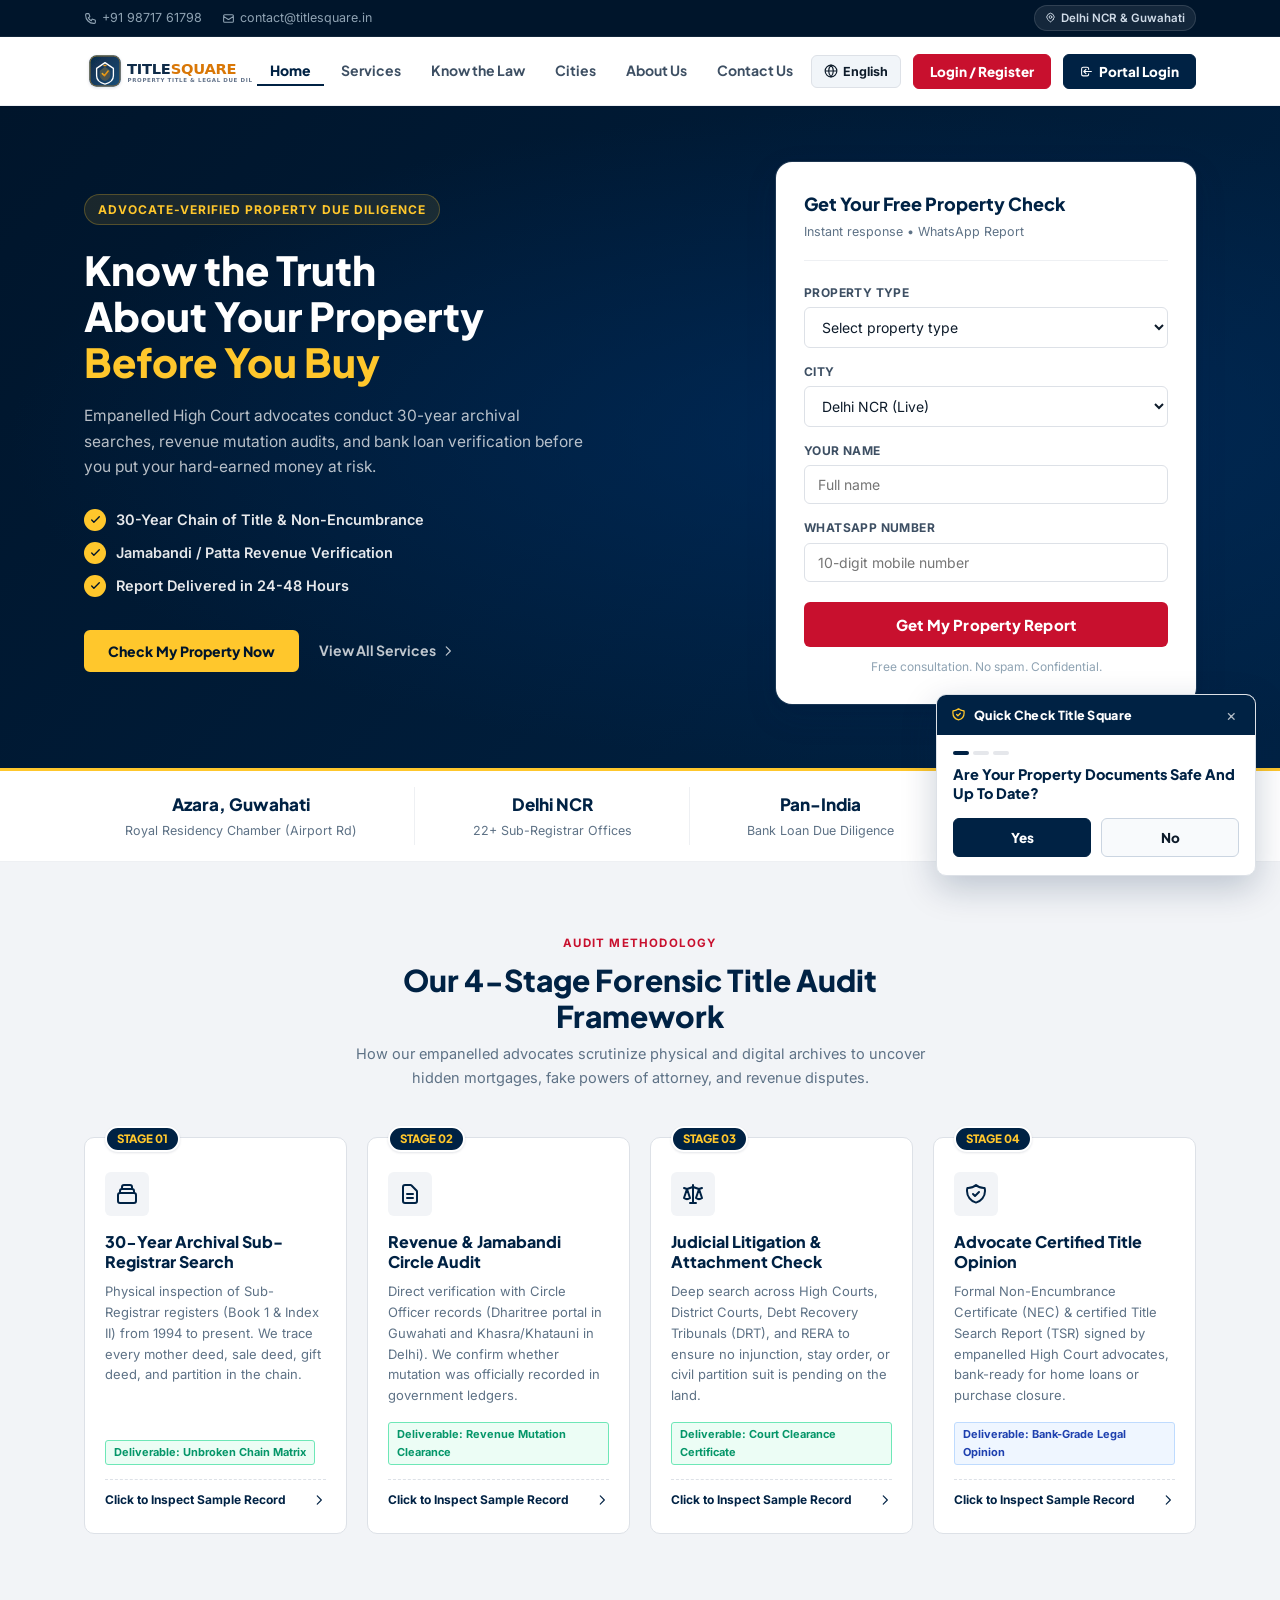
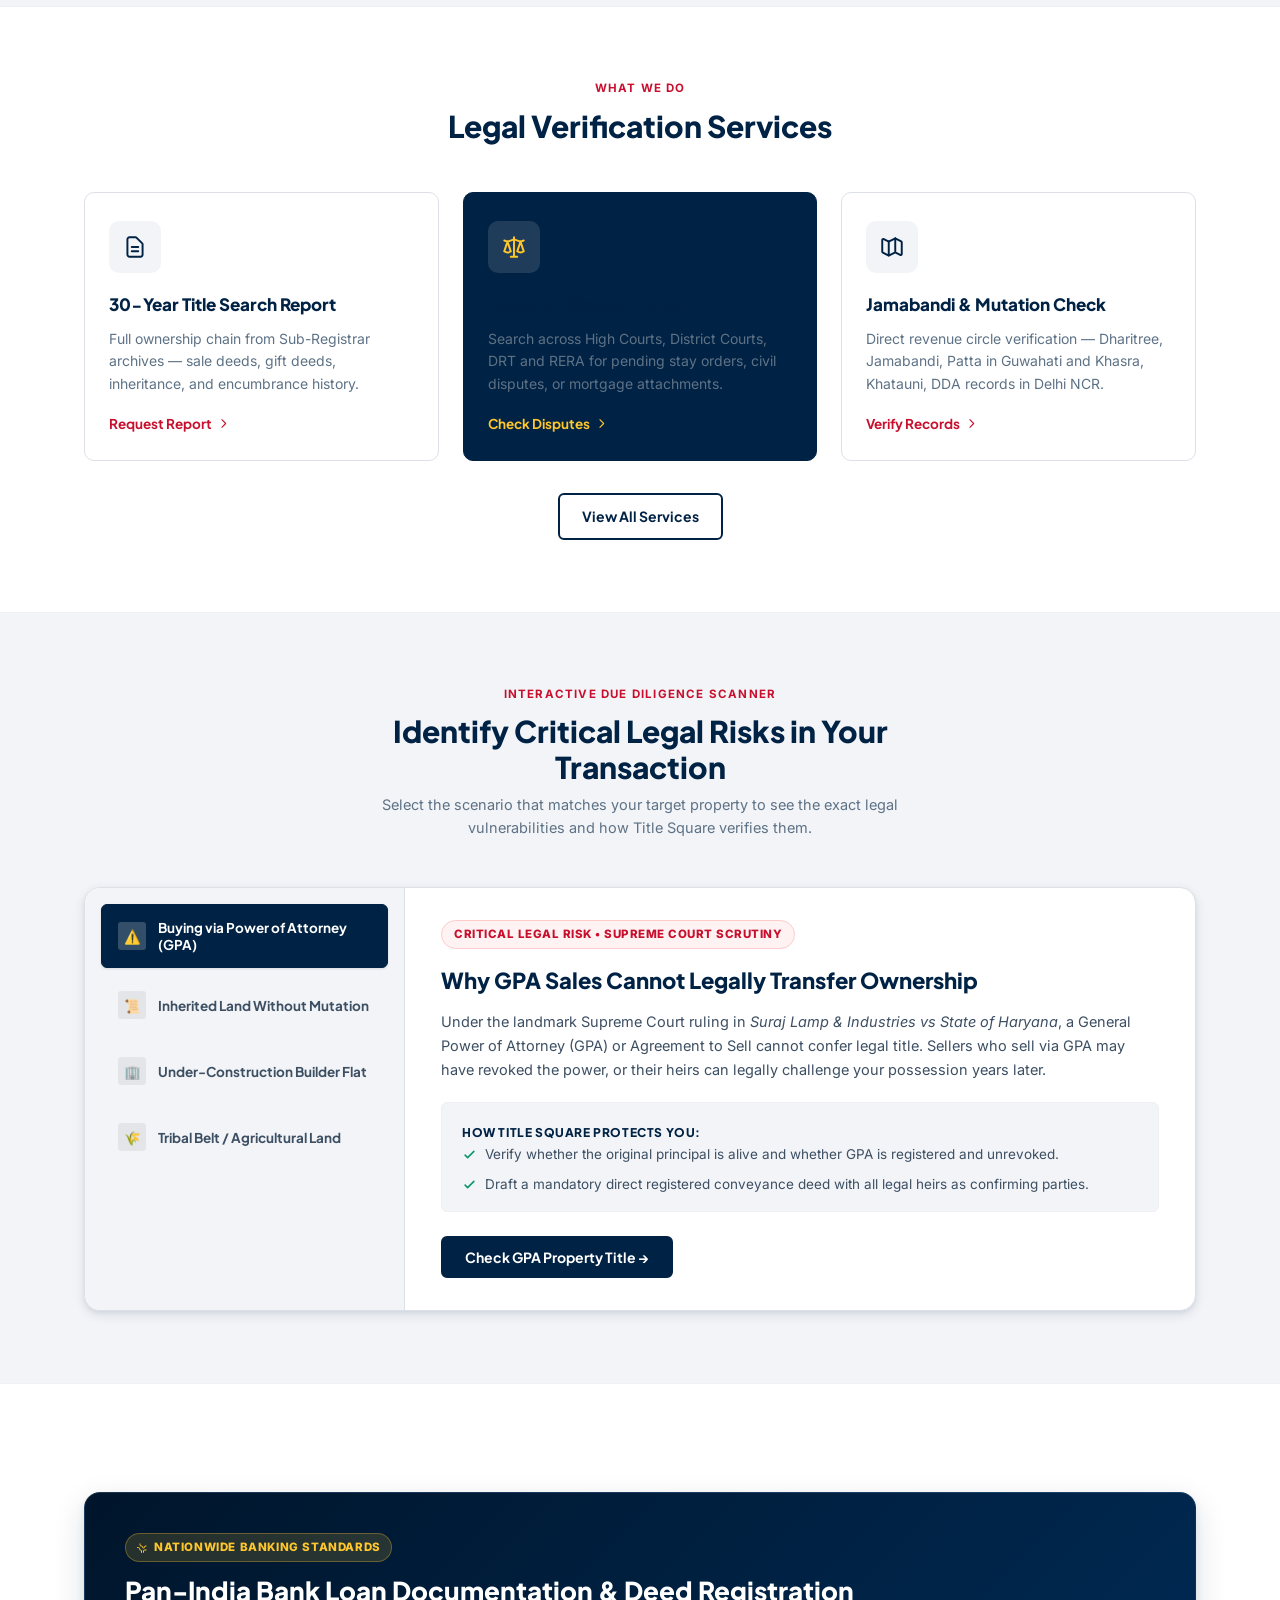
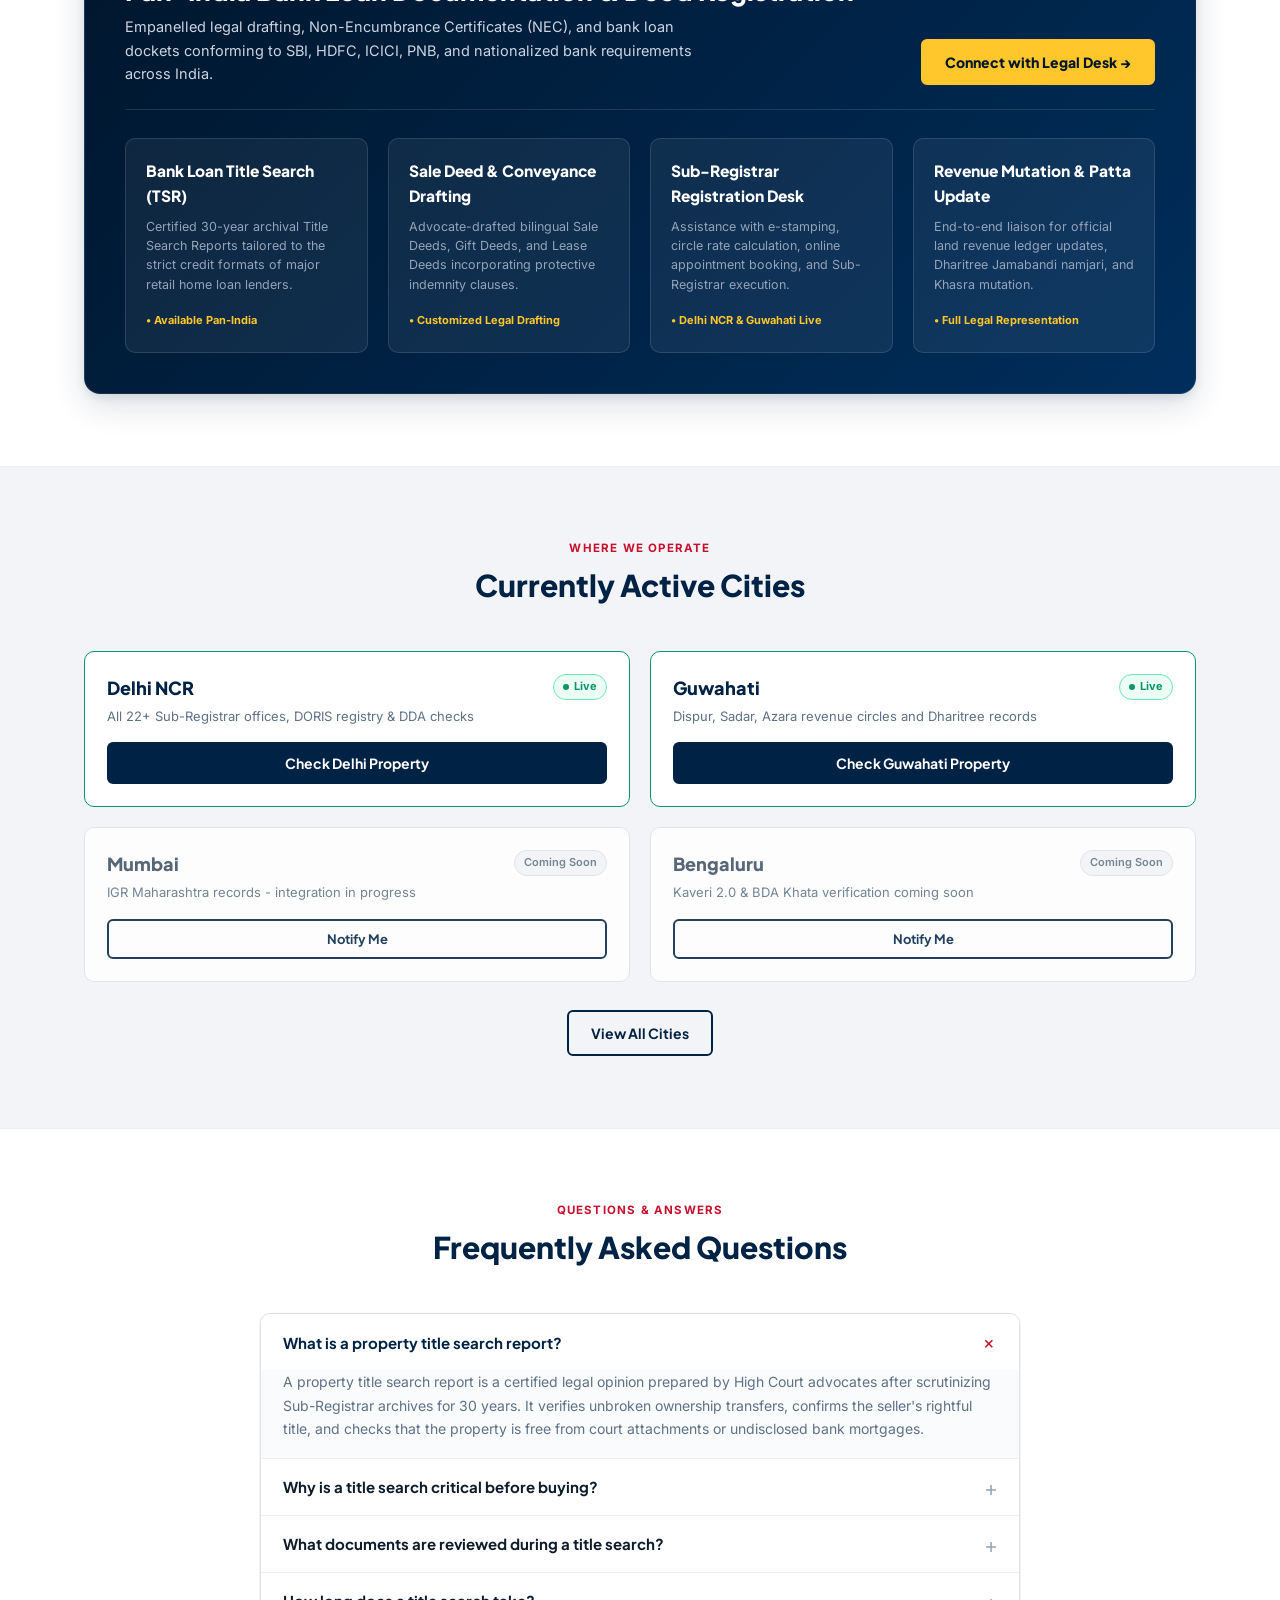
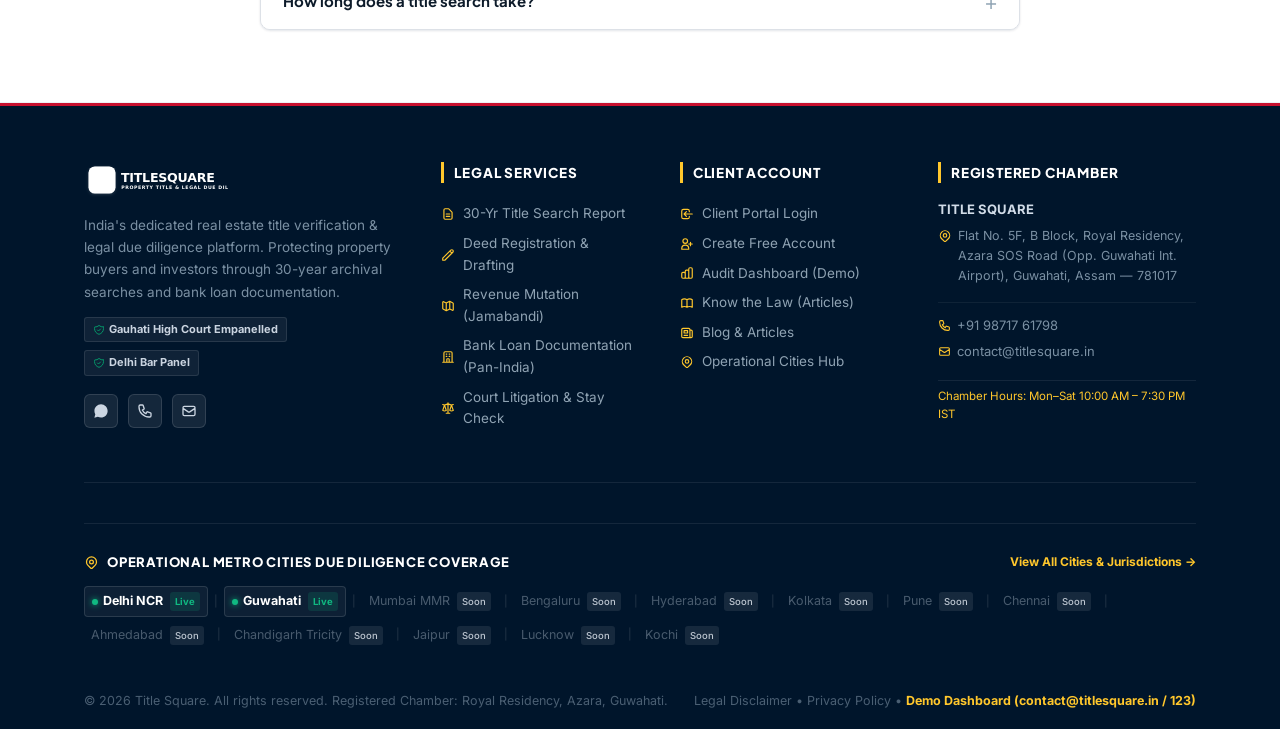
==== commit 032aff68: "Add responsive Title Square Gazette blog with interactive legal analysis and update contact, city di" ====
--- a/index.html
+++ b/index.html
@@ -16,13 +16,13 @@
   <div class="top-bar">
     <div class="container">
       <div class="top-bar-left">
-        <a href="tel:+919876543210">
+        <a href="tel:+919871761798">
           <svg width="13" height="13" fill="none" stroke="currentColor" stroke-width="2" viewBox="0 0 24 24"><path stroke-linecap="round" stroke-linejoin="round" d="M3 5a2 2 0 012-2h3.28a1 1 0 01.948.684l1.498 4.493a1 1 0 01-.502 1.21l-2.257 1.13a11.042 11.042 0 005.516 5.516l1.13-2.257a1 1 0 011.21-.502l4.493 1.498a1 1 0 01.684.949V19a2 2 0 01-2 2h-1C9.716 21 3 14.284 3 6V5z"/></svg>
-          +91 98765 43210
+          +91 98717 61798
         </a>
-        <a href="mailto:support@titlesquare.in">
+        <a href="mailto:contact@titlesquare.in">
           <svg width="13" height="13" fill="none" stroke="currentColor" stroke-width="2" viewBox="0 0 24 24"><path stroke-linecap="round" stroke-linejoin="round" d="M3 8l7.89 5.26a2 2 0 002.22 0L21 8M5 19h14a2 2 0 002-2V7a2 2 0 00-2-2H5a2 2 0 00-2 2v10a2 2 0 002 2z"/></svg>
-          support@titlesquare.in
+          contact@titlesquare.in
         </a>
       </div>
       <div class="top-bar-right">
@@ -64,7 +64,7 @@
           </button>
           <div style="font-size: 11.5px; color: var(--text-mid); line-height: 1.5;">
             <div data-i18n="top.cities">Delhi NCR &amp; Guwahati</div>
-            <a href="tel:+919876543210" style="color: var(--navy); font-weight: 700; text-decoration: none; display: inline-block; margin-top: 2px;">+91 98765 43210</a>
+            <a href="tel:+919871761798" style="color: var(--navy); font-weight: 700; text-decoration: none; display: inline-block; margin-top: 2px;">+91 98717 61798</a>
           </div>
         </div>
       </nav>
@@ -151,9 +151,23 @@
           <div class="field-wrap">
             <label data-i18n="form.city">City</label>
             <select class="field-control" required>
-              <option value="Delhi NCR" selected>Delhi NCR (Live)</option>
-              <option value="Guwahati">Guwahati, Assam (Live)</option>
-              <option value="Other">Other City</option>
+              <optgroup label="Operational Metro Hubs (Active)">
+                <option value="Delhi NCR" selected>Delhi NCR (Live)</option>
+                <option value="Guwahati">Guwahati, Assam (Live Chamber)</option>
+              </optgroup>
+              <optgroup label="Upcoming Jurisdictions (Coming Soon)">
+                <option value="Mumbai" disabled>Mumbai MMR (Coming Soon)</option>
+                <option value="Bengaluru" disabled>Bengaluru (Coming Soon)</option>
+                <option value="Hyderabad" disabled>Hyderabad (Coming Soon)</option>
+                <option value="Kolkata" disabled>Kolkata (Coming Soon)</option>
+                <option value="Pune" disabled>Pune (Coming Soon)</option>
+                <option value="Chennai" disabled>Chennai (Coming Soon)</option>
+                <option value="Ahmedabad" disabled>Ahmedabad (Coming Soon)</option>
+                <option value="Chandigarh" disabled>Chandigarh Tricity (Coming Soon)</option>
+                <option value="Jaipur" disabled>Jaipur (Coming Soon)</option>
+                <option value="Lucknow" disabled>Lucknow (Coming Soon)</option>
+                <option value="Kochi" disabled>Kochi (Coming Soon)</option>
+              </optgroup>
             </select>
           </div>
           <div class="field-wrap">
@@ -594,13 +608,13 @@
           </div>
 
           <div class="footer-social-row">
-            <a href="https://wa.me/919876543210" target="_blank" class="footer-social-icon" title="WhatsApp Legal Helpdesk">
+            <a href="https://wa.me/919871761798" target="_blank" class="footer-social-icon" title="WhatsApp Legal Helpdesk">
               <svg width="16" height="16" fill="currentColor" viewBox="0 0 24 24"><path d="M12.04 2c-5.46 0-9.91 4.45-9.91 9.91 0 1.75.46 3.45 1.32 4.95L2.05 22l5.25-1.38c1.45.79 3.08 1.21 4.74 1.21 5.46 0 9.91-4.45 9.91-9.91 0-2.65-1.03-5.14-2.9-7.01A9.816 9.816 0 0012.04 2z"/></svg>
             </a>
-            <a href="tel:+919876543210" class="footer-social-icon" title="Call Direct">
+            <a href="tel:+919871761798" class="footer-social-icon" title="Call Direct">
               <svg width="16" height="16" fill="none" stroke="currentColor" stroke-width="2" viewBox="0 0 24 24"><path stroke-linecap="round" stroke-linejoin="round" d="M3 5a2 2 0 012-2h3.28a1 1 0 01.948.684l1.498 4.493a1 1 0 01-.502 1.21l-2.257 1.13a11.042 11.042 0 005.516 5.516l1.13-2.257a1 1 0 011.21-.502l4.493 1.498a1 1 0 01.684.949V19a2 2 0 01-2 2h-1C9.716 21 3 14.284 3 6V5z"/></svg>
             </a>
-            <a href="mailto:support@titlesquare.in" class="footer-social-icon" title="Email Us">
+            <a href="mailto:contact@titlesquare.in" class="footer-social-icon" title="Email Us">
               <svg width="16" height="16" fill="none" stroke="currentColor" stroke-width="2" viewBox="0 0 24 24"><path stroke-linecap="round" stroke-linejoin="round" d="M3 8l7.89 5.26a2 2 0 002.22 0L21 8M5 19h14a2 2 0 002-2V7a2 2 0 00-2-2H5a2 2 0 00-2 2v10a2 2 0 002 2z"/></svg>
             </a>
           </div>
@@ -669,6 +683,12 @@
               <a href="know-the-law.html" class="footer-interactive-link">
                 <svg width="14" height="14" fill="none" stroke="currentColor" stroke-width="2" viewBox="0 0 24 24"><path stroke-linecap="round" stroke-linejoin="round" d="M12 6.253v13m0-13C10.832 5.477 9.246 5 7.5 5S4.168 5.477 3 6.253v13C4.168 18.477 5.754 18 7.5 18s3.332.477 4.5 1.253m0-13C13.168 5.477 14.754 5 16.5 5c1.747 0 3.332.477 4.5 1.253v13C19.832 18.477 18.247 18 16.5 18c-1.746 0-3.332.477-4.5 1.253"/></svg>
                 <span data-i18n="footer.aArticles">Know the Law (Articles)</span>
+              </a>
+            </li>
+            <li>
+              <a href="blog.html" class="footer-interactive-link">
+                <svg width="14" height="14" fill="none" stroke="currentColor" stroke-width="2" viewBox="0 0 24 24"><path stroke-linecap="round" stroke-linejoin="round" d="M19 20H5a2 2 0 01-2-2V6a2 2 0 012-2h10a2 2 0 012 2v1m2 13a2 2 0 01-2-2V7m2 13a2 2 0 002-2V9a2 2 0 00-2-2h-2m-4-3H9M7 16h6M7 8h6v4H7V8z"/></svg>
+                <span data-i18n="footer.aBlog">Blog &amp; Articles</span>
               </a>
             </li>
             <li>
@@ -692,13 +712,13 @@
               </span>
             </div>
             <div class="footer-contact-links">
-              <a href="tel:+919876543210" style="display: flex; align-items: center; gap: 6px;">
+              <a href="tel:+919871761798" style="display: flex; align-items: center; gap: 6px;">
                 <svg width="13" height="13" fill="none" stroke="currentColor" stroke-width="2" viewBox="0 0 24 24" style="color: var(--gold);"><path stroke-linecap="round" stroke-linejoin="round" d="M3 5a2 2 0 012-2h3.28a1 1 0 01.948.684l1.498 4.493a1 1 0 01-.502 1.21l-2.257 1.13a11.042 11.042 0 005.516 5.516l1.13-2.257a1 1 0 011.21-.502l4.493 1.498a1 1 0 01.684.949V19a2 2 0 01-2 2h-1C9.716 21 3 14.284 3 6V5z"/></svg>
-                +91 98765 43210
-              </a>
-              <a href="mailto:support@titlesquare.in" style="display: flex; align-items: center; gap: 6px;">
+                +91 98717 61798
+              </a>
+              <a href="mailto:contact@titlesquare.in" style="display: flex; align-items: center; gap: 6px;">
                 <svg width="13" height="13" fill="none" stroke="currentColor" stroke-width="2" viewBox="0 0 24 24" style="color: var(--gold);"><path stroke-linecap="round" stroke-linejoin="round" d="M3 8l7.89 5.26a2 2 0 002.22 0L21 8M5 19h14a2 2 0 002-2V7a2 2 0 00-2-2H5a2 2 0 00-2 2v10a2 2 0 002 2z"/></svg>
-                support@titlesquare.in
+                contact@titlesquare.in
               </a>
             </div>
             <div style="font-size: 11.5px; color: var(--gold); margin-top: 6px; padding-top: 6px; border-top: 1px solid rgba(255,255,255,0.08);" data-i18n="footer.hours">
@@ -709,9 +729,47 @@
 
       </div>
 
+      <!-- Footer Cities Coverage Directory (HomeLane Style) -->
+      <div class="footer-cities-strip">
+        <div class="footer-cities-header">
+          <div class="footer-cities-title">
+            <svg width="15" height="15" fill="none" stroke="currentColor" stroke-width="2" viewBox="0 0 24 24"><path stroke-linecap="round" stroke-linejoin="round" d="M17.657 16.657L13.414 20.9a1.998 1.998 0 01-2.827 0l-4.244-4.243a8 8 0 1111.314 0z"/><path stroke-linecap="round" stroke-linejoin="round" d="M15 11a3 3 0 11-6 0 3 3 0 016 0z"/></svg>
+            <span data-i18n="footer.hCitiesCoverage">Operational Metro Cities Due Diligence Coverage</span>
+          </div>
+          <a href="cities.html" class="footer-cities-hub-link" data-i18n="footer.viewAllCities">View All Cities &amp; Jurisdictions &rarr;</a>
+        </div>
+        <div class="footer-cities-links-wrap">
+          <a href="javascript:void(0)" class="footer-city-tag is-active-hub open-modal-trigger" data-city="Delhi NCR" title="Click to verify Delhi NCR Property"><span class="footer-city-dot"></span>Delhi NCR <span class="footer-city-live-pill">Live</span></a>
+          <span class="footer-city-divider">|</span>
+          <a href="javascript:void(0)" class="footer-city-tag is-active-hub open-modal-trigger" data-city="Guwahati" title="Click to verify Guwahati Assam Property"><span class="footer-city-dot"></span>Guwahati <span class="footer-city-live-pill">Live</span></a>
+          <span class="footer-city-divider">|</span>
+          <span class="footer-city-tag is-disabled-city" title="Mumbai MMR verification launching soon">Mumbai MMR <span class="footer-city-soon-pill">Soon</span></span>
+          <span class="footer-city-divider">|</span>
+          <span class="footer-city-tag is-disabled-city" title="Bengaluru verification launching soon">Bengaluru <span class="footer-city-soon-pill">Soon</span></span>
+          <span class="footer-city-divider">|</span>
+          <span class="footer-city-tag is-disabled-city" title="Hyderabad verification launching soon">Hyderabad <span class="footer-city-soon-pill">Soon</span></span>
+          <span class="footer-city-divider">|</span>
+          <span class="footer-city-tag is-disabled-city" title="Kolkata verification launching soon">Kolkata <span class="footer-city-soon-pill">Soon</span></span>
+          <span class="footer-city-divider">|</span>
+          <span class="footer-city-tag is-disabled-city" title="Pune verification launching soon">Pune <span class="footer-city-soon-pill">Soon</span></span>
+          <span class="footer-city-divider">|</span>
+          <span class="footer-city-tag is-disabled-city" title="Chennai verification launching soon">Chennai <span class="footer-city-soon-pill">Soon</span></span>
+          <span class="footer-city-divider">|</span>
+          <span class="footer-city-tag is-disabled-city" title="Ahmedabad verification launching soon">Ahmedabad <span class="footer-city-soon-pill">Soon</span></span>
+          <span class="footer-city-divider">|</span>
+          <span class="footer-city-tag is-disabled-city" title="Chandigarh Tricity verification launching soon">Chandigarh Tricity <span class="footer-city-soon-pill">Soon</span></span>
+          <span class="footer-city-divider">|</span>
+          <span class="footer-city-tag is-disabled-city" title="Jaipur verification launching soon">Jaipur <span class="footer-city-soon-pill">Soon</span></span>
+          <span class="footer-city-divider">|</span>
+          <span class="footer-city-tag is-disabled-city" title="Lucknow verification launching soon">Lucknow <span class="footer-city-soon-pill">Soon</span></span>
+          <span class="footer-city-divider">|</span>
+          <span class="footer-city-tag is-disabled-city" title="Kochi verification launching soon">Kochi <span class="footer-city-soon-pill">Soon</span></span>
+        </div>
+      </div>
+
       <div class="footer-bottom-bar">
         <p data-i18n="footer.rights">&copy; 2026 Title Square. All rights reserved. Registered Chamber: Royal Residency, Azara, Guwahati.</p>
-        <p><a href="know-the-law.html" data-i18n="footer.disclaimer">Legal Disclaimer</a> &bull; <a href="about-us.html" data-i18n="footer.privacy">Privacy Policy</a> &bull; <a href="dashboard.html" style="color: var(--gold); font-weight: 700;" data-i18n="footer.demoCred">Demo Dashboard (admin@gmail.com / 123)</a></p>
+        <p><a href="know-the-law.html" data-i18n="footer.disclaimer">Legal Disclaimer</a> &bull; <a href="about-us.html" data-i18n="footer.privacy">Privacy Policy</a> &bull; <a href="dashboard.html" style="color: var(--gold); font-weight: 700;" data-i18n="footer.demoCred">Demo Dashboard (contact@titlesquare.in / 123)</a></p>
       </div>
     </div>
   </footer>
@@ -731,7 +789,7 @@
         <span class="m-center-free-badge">FREE</span>
         <svg width="22" height="22" fill="none" stroke="#fff" stroke-width="2.2" viewBox="0 0 24 24"><path stroke-linecap="round" stroke-linejoin="round" d="M9 12l2 2 4-4m5.618-4.016A11.955 11.955 0 0112 2.944a11.955 11.955 0 01-8.618 3.04A12.02 12.02 0 003 9c0 5.591 3.824 10.29 9 11.622 5.176-1.332 9-6.03 9-11.622 0-1.042-.133-2.052-.382-3.016z"/></svg>
       </div>
-      <span class="m-center-text" data-i18n="m.report">Get Report</span>
+      <span class="m-center-text" data-i18n="m.report">Get Jamabandi</span>
     </a>
     <a href="cities.html" class="m-tab-item">
       <svg fill="none" stroke="currentColor" stroke-width="2" viewBox="0 0 24 24"><path stroke-linecap="round" stroke-linejoin="round" d="M17.657 16.657L13.414 20.9a1.998 1.998 0 01-2.827 0l-4.244-4.243a8 8 0 1111.314 0z"/><path stroke-linecap="round" stroke-linejoin="round" d="M15 11a3 3 0 11-6 0 3 3 0 016 0z"/></svg>
@@ -748,8 +806,8 @@
     <div class="modal-dialog-card">
       <button class="modal-x-btn" id="modalCloseBtn">&#x2715;</button>
       <div class="modal-banner">
-        <h4>Get Property Title Report</h4>
-        <p>Advocate-verified report delivered on WhatsApp</p>
+        <h4 data-i18n="modal.title">Get Jamabandi Copy</h4>
+        <p data-i18n="modal.sub">Advocate-verified report delivered on WhatsApp</p>
       </div>
       <div class="modal-padding">
         <form class="ajax-form">
@@ -764,19 +822,33 @@
           <div class="field-wrap">
             <label>Select City</label>
             <select class="field-control" required>
-              <option value="Delhi NCR">Delhi NCR (Live)</option>
-              <option value="Guwahati">Guwahati, Assam (Live)</option>
-              <option value="Other">Other City</option>
+              <optgroup label="Operational Metro Hubs (Active)">
+                <option value="Delhi NCR" selected>Delhi NCR (Live)</option>
+                <option value="Guwahati">Guwahati, Assam (Live Chamber)</option>
+              </optgroup>
+              <optgroup label="Upcoming Jurisdictions (Coming Soon)">
+                <option value="Mumbai" disabled>Mumbai MMR (Coming Soon)</option>
+                <option value="Bengaluru" disabled>Bengaluru (Coming Soon)</option>
+                <option value="Hyderabad" disabled>Hyderabad (Coming Soon)</option>
+                <option value="Kolkata" disabled>Kolkata (Coming Soon)</option>
+                <option value="Pune" disabled>Pune (Coming Soon)</option>
+                <option value="Chennai" disabled>Chennai (Coming Soon)</option>
+                <option value="Ahmedabad" disabled>Ahmedabad (Coming Soon)</option>
+                <option value="Chandigarh" disabled>Chandigarh Tricity (Coming Soon)</option>
+                <option value="Jaipur" disabled>Jaipur (Coming Soon)</option>
+                <option value="Lucknow" disabled>Lucknow (Coming Soon)</option>
+                <option value="Kochi" disabled>Kochi (Coming Soon)</option>
+              </optgroup>
             </select>
           </div>
           <div class="wa-optin">
             <span class="wa-optin-txt">
               <svg width="18" height="18" fill="#25d366" viewBox="0 0 24 24"><path d="M12.04 2c-5.46 0-9.91 4.45-9.91 9.91 0 1.75.46 3.45 1.32 4.95L2.05 22l5.25-1.38c1.45.79 3.08 1.21 4.74 1.21 5.46 0 9.91-4.45 9.91-9.91 0-2.65-1.03-5.14-2.9-7.01A9.816 9.816 0 0012.04 2z"/></svg>
-              Send updates on WhatsApp
+              <span data-i18n="modal.waOptin">Send updates on WhatsApp</span>
             </span>
             <input type="checkbox" checked style="width: 16px; height: 16px; accent-color: #059669;">
           </div>
-          <button type="submit" class="btn-modal-red">Get My Free Report</button>
+          <button type="submit" class="btn-modal-red" data-i18n="modal.btn">Get My Free Jamabandi Copy</button>
         </form>
       </div>
     </div>
@@ -867,7 +939,7 @@
                 <span class="auth-input-icon">
                   <svg width="16" height="16" fill="none" stroke="currentColor" stroke-width="2" viewBox="0 0 24 24"><path stroke-linecap="round" stroke-linejoin="round" d="M3 5a2 2 0 012-2h3.28a1 1 0 01.948.684l1.498 4.493a1 1 0 01-.502 1.21l-2.257 1.13a11.042 11.042 0 005.516 5.516l1.13-2.257a1 1 0 011.21-.502l4.493 1.498a1 1 0 01.684.949V19a2 2 0 01-2 2h-1C9.716 21 3 14.284 3 6V5z"/></svg>
                 </span>
-                <input type="tel" class="auth-input-control" pattern="[0-9]{10}" placeholder="9876543210" required id="regMobile" data-i18n-ph="auth.mobilePlaceholder">
+                <input type="tel" class="auth-input-control" pattern="[0-9]{10}" placeholder="9871761798" required id="regMobile" data-i18n-ph="auth.mobilePlaceholder">
               </div>
             </div>
 
@@ -916,7 +988,7 @@
           <p class="auth-subtitle" data-i18n="auth.logSub">Access your property audits, dockets &amp; certificates.</p>
 
           <div class="auth-demo-hint">
-            <span><strong>Demo Portal:</strong> <code>admin@gmail.com</code> | <code>9876543210</code> | <code>123</code></span>
+            <span><strong>Demo Portal:</strong> <code>contact@titlesquare.in</code> | <code>9871761798</code> | <code>123</code></span>
             <button type="button" class="auth-demo-fill-btn" id="fillDemoLogin" data-i18n="auth.demoFill">Auto Fill</button>
           </div>
 
@@ -927,7 +999,7 @@
                 <span class="auth-input-icon">
                   <svg width="16" height="16" fill="none" stroke="currentColor" stroke-width="2" viewBox="0 0 24 24"><path stroke-linecap="round" stroke-linejoin="round" d="M16 7a4 4 0 11-8 0 4 4 0 018 0zM12 14a7 7 0 00-7 7h14a7 7 0 00-7-7z"/></svg>
                 </span>
-                <input type="text" class="auth-input-control" placeholder="admin@gmail.com / 9876543210 / admin" required id="loginEmail" data-i18n-ph="auth.idPlaceholder">
+                <input type="text" class="auth-input-control" placeholder="contact@titlesquare.in / 9871761798 / admin" required id="loginEmail" data-i18n-ph="auth.idPlaceholder">
               </div>
             </div>
 
--- a/css/components.css
+++ b/css/components.css
@@ -655,7 +655,7 @@
   display: flex;
   align-items: center;
   justify-content: center;
-  z-index: 2000;
+  z-index: 3000;
   opacity: 0;
   visibility: hidden;
   transition: all .2s;
@@ -1030,7 +1030,7 @@
   display: flex;
   align-items: center;
   justify-content: center;
-  z-index: 2300;
+  z-index: 3050;
   opacity: 0;
   visibility: hidden;
   transition: all .25s ease;
@@ -1769,47 +1769,55 @@
   margin-bottom: 14px;
 }
 
-.quick-check-actions {
+.quick-check-actions,
+.quick-check-btn-row {
   display: grid;
   grid-template-columns: 1fr 1fr;
   gap: 10px;
-}
-
-.quick-check-btn-yes {
-  padding: 9px 12px;
-  background: var(--navy);
-  color: #ffffff;
-  font-family: var(--font-h);
-  font-size: 13px;
-  font-weight: 800;
-  border: none;
+  margin-top: 8px;
+}
+
+.qc-btn,
+.quick-check-btn-yes,
+.quick-check-btn-no {
+  padding: 10px 14px;
+  font-family: var(--font-h);
+  font-size: 13.5px;
+  font-weight: 800;
   border-radius: var(--r-sm);
   cursor: pointer;
   text-align: center;
-  transition: background .15s;
-}
-
+  transition: all .15s ease;
+  outline: none;
+}
+
+.qc-btn-yes,
+.quick-check-btn-yes {
+  background: var(--navy);
+  color: #ffffff;
+  border: 1.5px solid var(--navy);
+}
+
+.qc-btn-yes:hover,
 .quick-check-btn-yes:hover {
   background: var(--navy-dark);
-}
-
+  border-color: var(--navy-dark);
+  transform: translateY(-1px);
+}
+
+.qc-btn-no,
 .quick-check-btn-no {
-  padding: 9px 12px;
-  background: #ffffff;
+  background: #f8fafc;
   color: var(--text-dark);
-  font-family: var(--font-h);
-  font-size: 13px;
-  font-weight: 800;
-  border: 1.5px solid var(--border);
-  border-radius: var(--r-sm);
-  cursor: pointer;
-  text-align: center;
-  transition: all .15s;
-}
-
+  border: 1.5px solid #cbd5e1;
+}
+
+.qc-btn-no:hover,
 .quick-check-btn-no:hover {
   border-color: var(--red);
   color: var(--red);
+  background: #fff;
+  transform: translateY(-1px);
 }
 
 .quick-check-result {
@@ -1854,7 +1862,7 @@
   display: flex;
   align-items: center;
   justify-content: center;
-  z-index: 2200;
+  z-index: 3100;
   opacity: 0;
   visibility: hidden;
   transition: all .25s ease;
@@ -2190,3 +2198,1272 @@
 .footer-badge-pill svg {
   color: var(--green);
 }
+
+/* ============================================================
+   METRO CITIES UNIFIED GRID & LOAD MORE
+   ============================================================ */
+.metro-cities-unified-grid {
+  display: grid;
+  grid-template-columns: repeat(auto-fill, minmax(290px, 1fr));
+  gap: 22px;
+}
+
+.metro-city-card {
+  background: #ffffff;
+  border: 1.5px solid var(--border);
+  border-radius: var(--r-md);
+  padding: 22px;
+  display: flex;
+  flex-direction: column;
+  justify-content: space-between;
+  box-shadow: var(--shadow-sm);
+  transition: transform 0.22s ease, box-shadow 0.22s ease, border-color 0.22s ease;
+  position: relative;
+}
+
+.metro-city-card:hover {
+  transform: translateY(-3px);
+  box-shadow: var(--shadow-md);
+}
+
+.metro-city-card--live {
+  border-color: var(--green);
+}
+
+.metro-city-card--expanded {
+  border-color: #3b82f6;
+}
+
+.metro-city-card--upcoming {
+  border-color: var(--border);
+  background: #fafbfd;
+}
+
+.metro-city-card-header {
+  display: flex;
+  justify-content: space-between;
+  align-items: flex-start;
+  gap: 12px;
+  margin-bottom: 12px;
+}
+
+.metro-city-card-title {
+  font-family: var(--font-h);
+  font-size: 19px;
+  font-weight: 800;
+  color: var(--navy);
+  margin: 0;
+  display: flex;
+  align-items: center;
+  gap: 8px;
+}
+
+.metro-city-card-state {
+  font-size: 11.5px;
+  color: var(--text-mid);
+  font-weight: 600;
+  display: block;
+  margin-top: 2px;
+}
+
+.metro-city-card-desc {
+  font-size: 13px;
+  color: var(--text-muted);
+  line-height: 1.5;
+  margin-bottom: 14px;
+}
+
+.metro-city-card-features {
+  list-style: none;
+  padding: 0;
+  margin: 0 0 18px 0;
+  display: flex;
+  flex-direction: column;
+  gap: 6px;
+  font-size: 12px;
+  color: var(--text-dark);
+}
+
+.metro-city-card-features li {
+  display: flex;
+  align-items: center;
+  gap: 7px;
+}
+
+.metro-city-card-features li svg {
+  color: var(--green);
+  flex-shrink: 0;
+}
+
+.metro-city-card-action {
+  margin-top: auto;
+}
+
+.badge-expanded-hub {
+  display: inline-flex;
+  align-items: center;
+  gap: 5px;
+  background: #eff6ff;
+  color: #1d4ed8;
+  border: 1px solid #bfdbfe;
+  font-size: 11px;
+  font-weight: 700;
+  padding: 3px 9px;
+  border-radius: var(--r-xl);
+  white-space: nowrap;
+}
+
+.badge-expanded-hub::before {
+  content: '';
+  width: 6px;
+  height: 6px;
+  background: #2563eb;
+  border-radius: 50%;
+  flex-shrink: 0;
+}
+
+.cities-load-more-wrap {
+  text-align: center;
+  margin-top: 36px;
+}
+
+.btn-load-more-cities {
+  display: inline-flex;
+  align-items: center;
+  gap: 8px;
+  background: #ffffff;
+  color: var(--navy);
+  border: 2px solid var(--navy);
+  font-family: var(--font-h);
+  font-size: 14.5px;
+  font-weight: 700;
+  padding: 12px 28px;
+  border-radius: var(--r-full);
+  cursor: pointer;
+  transition: all 0.2s ease;
+  box-shadow: 0 3px 12px rgba(0, 21, 43, 0.08);
+}
+
+.btn-load-more-cities:hover {
+  background: var(--navy);
+  color: #ffffff;
+  transform: translateY(-2px);
+  box-shadow: 0 6px 18px rgba(0, 21, 43, 0.16);
+}
+
+/* ============================================================
+   NEWSPAPER & EDITORIAL JOURNAL STYLES (The Legal Gazette)
+   ============================================================ */
+.newspaper-masthead {
+  background: #ffffff;
+  border-bottom: 3px double #1e293b;
+  padding: 24px 0 18px;
+  position: relative;
+}
+
+.newspaper-edition-bar {
+  display: flex;
+  justify-content: space-between;
+  align-items: center;
+  padding-bottom: 10px;
+  margin-bottom: 14px;
+  border-bottom: 1px solid #e2e8f0;
+  font-size: 11px;
+  font-weight: 700;
+  text-transform: uppercase;
+  letter-spacing: 0.8px;
+  color: var(--text-mid);
+  flex-wrap: wrap;
+  gap: 6px 12px;
+}
+
+.newspaper-title {
+  font-family: 'Playfair Display', Georgia, serif;
+  font-size: clamp(24px, 5.5vw, 42px);
+  font-weight: 900;
+  color: var(--navy-dark);
+  text-align: center;
+  letter-spacing: 0.5px;
+  margin: 0 0 6px;
+  line-height: 1.15;
+}
+
+.newspaper-title span {
+  color: var(--red);
+}
+
+.newspaper-tagline {
+  text-align: center;
+  font-family: 'Playfair Display', Georgia, serif;
+  font-style: italic;
+  font-size: clamp(12.5px, 2.8vw, 15.5px);
+  color: #475569;
+  max-width: 680px;
+  margin: 0 auto 14px;
+  line-height: 1.45;
+  padding: 0 8px;
+}
+
+.newspaper-sub-bar {
+  display: flex;
+  justify-content: center;
+  align-items: center;
+  gap: 12px 18px;
+  font-size: 11.5px;
+  font-weight: 700;
+  color: var(--navy);
+  border-top: 1px solid #1e293b;
+  border-bottom: 1px solid #1e293b;
+  padding: 8px 10px;
+  flex-wrap: wrap;
+  text-align: center;
+}
+
+.newspaper-sub-bar-item {
+  display: inline-flex;
+  align-items: center;
+  gap: 6px;
+  white-space: nowrap;
+}
+
+.newspaper-sub-bar-item svg {
+  color: var(--gold);
+}
+
+/* ============================================================
+   INTERACTIVE BLOG FEATURES: PROGRESS, SEARCH, ACTIONS, REACTIONS
+   ============================================================ */
+/* Top Reading Scroll Progress Bar */
+.reading-progress-track {
+  position: fixed;
+  top: 0;
+  left: 0;
+  width: 100%;
+  height: 3.5px;
+  background: transparent;
+  z-index: 9999;
+  pointer-events: none;
+}
+
+.reading-progress-bar {
+  height: 100%;
+  width: 0%;
+  background: linear-gradient(90deg, var(--gold) 0%, var(--red) 100%);
+  transition: width 0.08s ease;
+}
+
+/* Interactive Search Toolbar */
+.blog-interactive-toolbar {
+  display: flex;
+  align-items: center;
+  justify-content: space-between;
+  gap: 14px;
+  background: #ffffff;
+  border: 1px solid #cbd5e1;
+  border-radius: 8px;
+  padding: 10px 16px;
+  margin: 20px 0 16px;
+  box-shadow: 0 2px 8px rgba(0, 21, 43, 0.04);
+  flex-wrap: wrap;
+}
+
+.blog-search-wrap {
+  display: flex;
+  align-items: center;
+  gap: 10px;
+  flex: 1;
+  min-width: 220px;
+}
+
+.blog-search-wrap svg {
+  color: var(--text-mid);
+  flex-shrink: 0;
+}
+
+.blog-search-input {
+  width: 100%;
+  border: none;
+  outline: none;
+  font-size: 13.5px;
+  font-family: var(--font-b);
+  color: var(--navy);
+  background: transparent;
+}
+
+.blog-search-input::placeholder {
+  color: #94a3b8;
+}
+
+.blog-search-clear {
+  background: none;
+  border: none;
+  color: #94a3b8;
+  font-size: 18px;
+  cursor: pointer;
+  padding: 0 4px;
+  line-height: 1;
+}
+
+.blog-search-clear:hover {
+  color: var(--navy);
+}
+
+.blog-stats-pill {
+  font-size: 11.5px;
+  font-weight: 700;
+  color: #0369a1;
+  background: #e0f2fe;
+  padding: 3px 10px;
+  border-radius: 12px;
+  white-space: nowrap;
+}
+
+/* Article Interactive Action Buttons */
+.article-action-row {
+  display: flex;
+  align-items: center;
+  gap: 8px;
+  padding: 10px 0 12px;
+  margin-bottom: 12px;
+  border-bottom: 1px dashed #e2e8f0;
+  flex-wrap: wrap;
+}
+
+.btn-article-action {
+  display: inline-flex;
+  align-items: center;
+  gap: 5px;
+  background: #f8fafc;
+  border: 1px solid #cbd5e1;
+  border-radius: 4px;
+  padding: 5px 10px;
+  font-size: 11.5px;
+  font-weight: 700;
+  color: var(--navy);
+  cursor: pointer;
+  transition: all 0.15s ease;
+  font-family: var(--font-b);
+}
+
+.btn-article-action:hover {
+  background: #ffffff;
+  border-color: var(--navy);
+  color: var(--navy-dark);
+  transform: translateY(-1px);
+}
+
+.btn-article-action.is-bookmarked {
+  background: #fef3c7;
+  border-color: var(--gold);
+  color: #92400e;
+}
+
+.btn-article-action.is-bookmarked svg {
+  fill: currentColor;
+}
+
+/* Comment Upvoting */
+.btn-like-comment {
+  display: inline-flex;
+  align-items: center;
+  gap: 4px;
+  background: transparent;
+  border: 1px solid #cbd5e1;
+  border-radius: 14px;
+  padding: 3px 8px;
+  font-size: 11px;
+  font-weight: 700;
+  color: var(--text-mid);
+  cursor: pointer;
+  transition: all 0.15s ease;
+  margin-top: 8px;
+}
+
+.btn-like-comment:hover {
+  background: #ffffff;
+  color: var(--navy);
+  border-color: var(--navy);
+}
+
+.btn-like-comment.has-liked {
+  background: #fee2e2;
+  border-color: #fca5a5;
+  color: var(--red);
+}
+
+.btn-like-comment.has-liked svg {
+  fill: currentColor;
+}
+
+/* Floating Toast Notification */
+.blog-toast {
+  position: fixed;
+  bottom: 84px;
+  left: 50%;
+  transform: translateX(-50%) translateY(30px);
+  background: var(--navy-dark);
+  color: #ffffff;
+  padding: 10px 20px;
+  border-radius: 24px;
+  font-size: 12.5px;
+  font-weight: 700;
+  box-shadow: 0 8px 24px rgba(0, 21, 43, 0.28);
+  border: 1px solid var(--gold);
+  opacity: 0;
+  pointer-events: none;
+  transition: all 0.3s cubic-bezier(0.4, 0, 0.2, 1);
+  z-index: 9999;
+  display: flex;
+  align-items: center;
+  gap: 8px;
+}
+
+.blog-toast.is-active {
+  transform: translateX(-50%) translateY(0);
+  opacity: 1;
+}
+
+/* Blog Banner Badges */
+.blog-banner-badges {
+  display: inline-flex;
+  align-items: center;
+  justify-content: center;
+  gap: 16px;
+  flex-wrap: wrap;
+  background: rgba(255, 255, 255, 0.08);
+  border: 1px solid rgba(255, 255, 255, 0.12);
+  padding: 6px 16px;
+  border-radius: 30px;
+  margin-top: 4px;
+}
+
+.blog-banner-badge-item {
+  display: inline-flex;
+  align-items: center;
+  gap: 6px;
+  font-size: 12px;
+  color: #e2e8f0;
+  font-weight: 600;
+}
+
+/* Category Filter Tabs (Horizontal Scrollable Pills) */
+.blog-filter-bar {
+  display: flex;
+  gap: 8px;
+  overflow-x: auto;
+  -webkit-overflow-scrolling: touch;
+  padding: 4px 2px 14px;
+  margin: 24px 0 28px;
+  border-bottom: 1.5px solid #e2e8f0;
+  scrollbar-width: none;
+}
+
+.blog-filter-bar::-webkit-scrollbar {
+  display: none;
+}
+
+.blog-filter-btn {
+  flex-shrink: 0;
+  white-space: nowrap;
+  background: #ffffff;
+  border: 1.5px solid #cbd5e1;
+  padding: 8px 16px;
+  border-radius: 20px;
+  font-size: 12.5px;
+  font-weight: 700;
+  letter-spacing: 0.3px;
+  color: var(--navy);
+  cursor: pointer;
+  transition: all 0.2s ease;
+}
+
+.blog-filter-btn:hover,
+.blog-filter-btn.is-active {
+  background: var(--navy);
+  color: #ffffff;
+  border-color: var(--navy);
+  box-shadow: 0 3px 10px rgba(0, 34, 68, 0.2);
+}
+
+.blog-page-grid {
+  display: grid;
+  grid-template-columns: 1fr 340px;
+  gap: 40px;
+  align-items: flex-start;
+}
+
+.blog-main-column {
+  display: flex;
+  flex-direction: column;
+  gap: 36px;
+}
+
+/* Newspaper Article Card */
+.blog-post-card {
+  background: #ffffff;
+  border: 1px solid #dcdfe4;
+  border-top: 4px solid var(--navy);
+  border-radius: 6px;
+  padding: 32px 34px;
+  box-shadow: 0 4px 16px rgba(0, 21, 43, 0.05);
+  transition: transform 0.2s ease, box-shadow 0.2s ease;
+  position: relative;
+}
+
+.blog-post-card:hover {
+  box-shadow: 0 8px 24px rgba(0, 21, 43, 0.09);
+}
+
+.blog-post-meta {
+  display: flex;
+  align-items: center;
+  gap: 12px;
+  margin-bottom: 14px;
+  flex-wrap: wrap;
+  border-bottom: 1px solid #f1f5f9;
+  padding-bottom: 12px;
+}
+
+.blog-badge-tag {
+  font-size: 10.5px;
+  font-weight: 800;
+  padding: 3px 8px;
+  border-radius: 3px;
+  text-transform: uppercase;
+  letter-spacing: 0.6px;
+}
+
+.blog-badge-tag--delhi {
+  background: #eff6ff;
+  color: #1d4ed8;
+  border: 1px solid #bfdbfe;
+}
+
+.blog-badge-tag--assam {
+  background: #fef3c7;
+  color: #92400e;
+  border: 1px solid #fde68a;
+}
+
+.blog-badge-tag--bank {
+  background: #dcfce7;
+  color: #166534;
+  border: 1px solid #bbf7d0;
+}
+
+.blog-badge-tag--fraud {
+  background: #fee2e2;
+  color: #991b1b;
+  border: 1px solid #fecaca;
+}
+
+.blog-post-date {
+  font-size: 12px;
+  font-weight: 600;
+  color: #64748b;
+  display: inline-flex;
+  align-items: center;
+  gap: 5px;
+  margin-left: auto;
+}
+
+.blog-post-title {
+  font-family: 'Playfair Display', Georgia, serif;
+  font-size: 26px;
+  font-weight: 800;
+  line-height: 1.3;
+  color: var(--navy-dark);
+  margin-bottom: 14px;
+}
+
+.blog-post-title a {
+  color: var(--navy-dark);
+  text-decoration: none;
+  transition: color 0.18s ease;
+}
+
+.blog-post-title a:hover {
+  color: var(--red);
+}
+
+.blog-lead-paragraph {
+  font-size: 16px;
+  color: #334155;
+  line-height: 1.7;
+  font-weight: 500;
+  margin-bottom: 22px;
+  border-left: 3px solid var(--gold);
+  padding-left: 16px;
+  font-style: italic;
+}
+
+/* Article Body Typography */
+.article-full-body {
+  margin-top: 18px;
+  padding-top: 20px;
+  border-top: 1px solid #e2e8f0;
+  font-size: 15px;
+  line-height: 1.8;
+  color: #334155;
+}
+
+.article-full-body h4 {
+  font-family: 'Playfair Display', Georgia, serif;
+  font-size: 19px;
+  font-weight: 800;
+  color: var(--navy-dark);
+  margin: 22px 0 10px;
+  display: flex;
+  align-items: center;
+  gap: 8px;
+}
+
+.article-full-body p {
+  margin-bottom: 14px;
+}
+
+.article-full-body ul {
+  padding-left: 22px;
+  margin-bottom: 16px;
+}
+
+.article-full-body li {
+  margin-bottom: 8px;
+}
+
+.article-callout-box {
+  background: #f8fafc;
+  border-left: 4px solid var(--navy);
+  padding: 16px 20px;
+  border-radius: 0 var(--r-sm) var(--r-sm) 0;
+  margin: 20px 0;
+  font-size: 14px;
+  line-height: 1.65;
+  border: 1px solid #e2e8f0;
+  border-left-width: 4px;
+}
+
+/* Internal Cross-Linking / Back-Link Anchor Box */
+.article-internal-links {
+  background: #f0f7ff;
+  border: 1.5px solid #bae6fd;
+  border-radius: var(--r-md);
+  padding: 20px 22px;
+  margin: 26px 0 18px;
+}
+
+.article-internal-links h5 {
+  font-family: var(--font-h);
+  font-size: 14px;
+  font-weight: 800;
+  color: #0369a1;
+  text-transform: uppercase;
+  letter-spacing: 0.6px;
+  margin: 0 0 12px;
+  display: flex;
+  align-items: center;
+  gap: 8px;
+}
+
+.article-internal-links ul {
+  list-style: none;
+  padding: 0;
+  margin: 0;
+  display: flex;
+  flex-direction: column;
+  gap: 8px;
+}
+
+.article-internal-links li {
+  font-size: 13.5px;
+  line-height: 1.5;
+  display: flex;
+  align-items: baseline;
+  gap: 6px;
+}
+
+.article-internal-links a {
+  color: #0284c7;
+  font-weight: 700;
+  text-decoration: underline;
+  transition: color 0.15s ease;
+}
+
+.article-internal-links a:hover {
+  color: #0369a1;
+}
+
+/* Article Author Bio Strip */
+.blog-author-strip {
+  display: flex;
+  align-items: center;
+  justify-content: space-between;
+  padding-top: 18px;
+  margin-top: 24px;
+  border-top: 1px solid #e2e8f0;
+  gap: 16px;
+  flex-wrap: wrap;
+  background: #f8fafc;
+  padding: 16px 20px;
+  border-radius: 6px;
+}
+
+.blog-author-info {
+  display: flex;
+  align-items: center;
+  gap: 12px;
+}
+
+.blog-author-avatar {
+  width: 44px;
+  height: 44px;
+  border-radius: 50%;
+  background: var(--navy-dark);
+  color: #ffffff;
+  display: flex;
+  align-items: center;
+  justify-content: center;
+  font-weight: 800;
+  font-size: 15px;
+  border: 2px solid var(--gold);
+}
+
+.blog-author-name {
+  font-family: var(--font-h);
+  font-size: 14.5px;
+  font-weight: 800;
+  color: var(--navy);
+  line-height: 1.25;
+}
+
+.blog-author-designation {
+  font-size: 12px;
+  color: #64748b;
+  margin-top: 2px;
+}
+
+/* ============================================================
+   COMMENTS & DISCUSSION SECTION (NEWSPAPER STYLE)
+   ============================================================ */
+.article-comments-block {
+  margin-top: 28px;
+  padding-top: 24px;
+  border-top: 2px solid #e2e8f0;
+}
+
+.comments-header-row {
+  display: flex;
+  align-items: center;
+  justify-content: space-between;
+  margin-bottom: 20px;
+}
+
+.comments-title {
+  font-family: 'Playfair Display', Georgia, serif;
+  font-size: 19px;
+  font-weight: 800;
+  color: var(--navy-dark);
+  display: flex;
+  align-items: center;
+  gap: 8px;
+}
+
+.comments-count-pill {
+  font-family: var(--font-b);
+  font-size: 11px;
+  background: #e2e8f0;
+  color: #334155;
+  padding: 2px 8px;
+  border-radius: 12px;
+  font-weight: 700;
+}
+
+.comments-stream {
+  display: flex;
+  flex-direction: column;
+  gap: 14px;
+  margin-bottom: 24px;
+}
+
+.comment-card {
+  background: #f8fafc;
+  border: 1px solid #e2e8f0;
+  border-radius: 6px;
+  padding: 14px 18px;
+  font-size: 13.5px;
+}
+
+.comment-card-top {
+  display: flex;
+  justify-content: space-between;
+  align-items: center;
+  margin-bottom: 6px;
+}
+
+.comment-author-name {
+  font-weight: 800;
+  color: var(--navy);
+  font-size: 13px;
+}
+
+.comment-date {
+  font-size: 11.5px;
+  color: #94a3b8;
+}
+
+.comment-text {
+  color: #475569;
+  line-height: 1.5;
+  margin: 0;
+}
+
+.comment-advocate-badge {
+  background: #e0e7ff;
+  color: #4338ca;
+  font-size: 10px;
+  font-weight: 800;
+  padding: 1px 6px;
+  border-radius: 3px;
+  text-transform: uppercase;
+  margin-left: 6px;
+}
+
+/* Leave a Comment Form */
+.leave-comment-box {
+  background: #ffffff;
+  border: 1.5px dashed #cbd5e1;
+  border-radius: 6px;
+  padding: 20px 22px;
+}
+
+.leave-comment-title {
+  font-family: var(--font-h);
+  font-size: 15px;
+  font-weight: 800;
+  color: var(--navy-dark);
+  margin: 0 0 14px;
+  display: flex;
+  align-items: center;
+  gap: 8px;
+}
+
+.leave-comment-grid {
+  display: grid;
+  grid-template-columns: 1fr 1fr;
+  gap: 12px;
+  margin-bottom: 12px;
+}
+
+.comment-control {
+  width: 100%;
+  padding: 9px 12px;
+  border: 1px solid #cbd5e1;
+  border-radius: 4px;
+  font-size: 13px;
+  font-family: var(--font-b);
+  transition: border-color 0.15s ease;
+}
+
+.comment-control:focus {
+  outline: none;
+  border-color: var(--navy);
+  box-shadow: 0 0 0 3px rgba(0, 34, 68, 0.08);
+}
+
+.comment-textarea {
+  resize: vertical;
+  min-height: 80px;
+  margin-bottom: 12px;
+}
+
+.btn-submit-comment {
+  background: var(--navy);
+  color: #ffffff;
+  border: none;
+  padding: 10px 20px;
+  border-radius: 4px;
+  font-family: var(--font-h);
+  font-size: 13px;
+  font-weight: 800;
+  cursor: pointer;
+  transition: all 0.15s ease;
+  display: inline-flex;
+  align-items: center;
+  gap: 6px;
+}
+
+.btn-submit-comment:hover {
+  background: var(--navy-dark);
+  transform: translateY(-1px);
+}
+
+/* Sidebar Widgets */
+.blog-sidebar {
+  display: flex;
+  flex-direction: column;
+  gap: 24px;
+}
+
+.blog-widget-card {
+  background: #ffffff;
+  border: 1px solid #cbd5e1;
+  border-top: 3px solid var(--gold);
+  border-radius: 6px;
+  padding: 22px;
+  box-shadow: 0 2px 10px rgba(0, 21, 43, 0.04);
+}
+
+.blog-widget-title {
+  font-family: 'Playfair Display', Georgia, serif;
+  font-size: 17px;
+  font-weight: 800;
+  color: var(--navy);
+  margin-bottom: 14px;
+  display: flex;
+  align-items: center;
+  gap: 8px;
+  padding-bottom: 10px;
+  border-bottom: 1.5px solid #e2e8f0;
+}
+
+.blog-widget-list {
+  list-style: none;
+  padding: 0;
+  margin: 0;
+  display: flex;
+  flex-direction: column;
+  gap: 12px;
+}
+
+.blog-widget-item a {
+  display: block;
+  font-size: 13.5px;
+  font-weight: 700;
+  color: var(--navy);
+  text-decoration: none;
+  line-height: 1.4;
+  transition: color 0.15s ease;
+}
+
+.blog-widget-item a:hover {
+  color: var(--red);
+  text-decoration: underline;
+}
+
+.blog-widget-item span {
+  font-size: 11.5px;
+  color: #64748b;
+  margin-top: 2px;
+  display: block;
+}
+
+@media (max-width: 991px) {
+  .blog-page-grid {
+    grid-template-columns: 1fr;
+    gap: 32px;
+  }
+  .blog-sidebar {
+    order: 2;
+  }
+  .leave-comment-grid {
+    grid-template-columns: 1fr;
+  }
+}
+
+@media (max-width: 768px) {
+  .blog-content-section {
+    padding: 24px 0 48px !important;
+  }
+  .blog-banner-title {
+    font-size: 24px !important;
+  }
+  .blog-banner-badges {
+    gap: 8px;
+    padding: 6px 12px;
+    border-radius: 12px;
+  }
+  .blog-banner-badge-item {
+    font-size: 11px;
+  }
+  .blog-filter-bar {
+    margin: 16px 0 20px;
+    padding-bottom: 10px;
+    gap: 6px;
+  }
+  .blog-filter-btn {
+    padding: 6px 13px;
+    font-size: 11.5px;
+    border-radius: 16px;
+  }
+  .blog-post-card {
+    padding: 20px 16px;
+    border-radius: 8px;
+  }
+  .blog-post-meta {
+    gap: 8px;
+    margin-bottom: 10px;
+    padding-bottom: 10px;
+  }
+  .blog-post-title {
+    font-size: 19px;
+    line-height: 1.35;
+    margin-bottom: 10px;
+  }
+  .blog-lead-paragraph {
+    font-size: 13.5px;
+    line-height: 1.6;
+    padding-left: 10px;
+    margin-bottom: 14px;
+    border-left-width: 3px;
+  }
+  .article-full-body {
+    font-size: 13.5px;
+    line-height: 1.65;
+    margin-top: 14px;
+    padding-top: 14px;
+  }
+  .article-full-body h4 {
+    font-size: 16px;
+    margin: 16px 0 6px;
+  }
+  .article-full-body ul {
+    padding-left: 18px;
+  }
+  .article-callout-box {
+    padding: 12px 14px;
+    font-size: 12.5px;
+    margin: 14px 0;
+  }
+  .article-internal-links {
+    padding: 14px 14px;
+    margin: 18px 0 14px;
+  }
+  .article-internal-links h5 {
+    font-size: 12px;
+    margin-bottom: 8px;
+  }
+  .article-internal-links li {
+    font-size: 12px;
+    line-height: 1.45;
+  }
+  .blog-author-strip {
+    padding: 12px 14px;
+    flex-direction: column;
+    align-items: stretch;
+    gap: 12px;
+  }
+  .blog-author-info {
+    gap: 10px;
+  }
+  .blog-author-avatar {
+    width: 38px;
+    height: 38px;
+    font-size: 13px;
+  }
+  .blog-author-name {
+    font-size: 13.5px;
+  }
+  .blog-author-designation {
+    font-size: 11px;
+  }
+  .blog-read-btn {
+    width: 100%;
+    justify-content: center;
+    padding: 9px 14px;
+    font-size: 12.5px;
+  }
+  .article-comments-block {
+    margin-top: 18px;
+    padding-top: 16px;
+  }
+  .comments-title {
+    font-size: 16px;
+  }
+  .comment-card {
+    padding: 11px 12px;
+    font-size: 12.5px;
+  }
+  .comment-author-name {
+    font-size: 12px;
+  }
+  .comment-text {
+    font-size: 12px;
+  }
+  .leave-comment-box {
+    padding: 14px 12px;
+  }
+  .leave-comment-title {
+    font-size: 13.5px;
+    margin-bottom: 10px;
+  }
+  .btn-submit-comment {
+    width: 100%;
+    justify-content: center;
+    padding: 10px;
+    font-size: 12.5px;
+  }
+  .blog-interactive-toolbar {
+    padding: 8px 12px;
+    gap: 8px;
+    margin: 14px 0 16px;
+  }
+  .blog-search-input {
+    font-size: 12.5px;
+  }
+  .blog-stats-pill {
+    font-size: 10.5px;
+    padding: 2px 8px;
+  }
+  .article-action-row {
+    gap: 5px;
+    padding: 8px 0 10px;
+  }
+  .btn-article-action {
+    padding: 4px 7px;
+    font-size: 10.5px;
+  }
+}
+
+/* ============================================================
+   FOOTER CITIES COVERAGE DIRECTORY (HomeLane Style)
+   ============================================================ */
+.footer-cities-strip {
+  border-top: 1px solid rgba(255, 255, 255, 0.08);
+  margin-top: 40px;
+  padding-top: 28px;
+  padding-bottom: 24px;
+}
+
+.footer-cities-header {
+  display: flex;
+  align-items: center;
+  justify-content: space-between;
+  margin-bottom: 14px;
+  flex-wrap: wrap;
+  gap: 10px;
+}
+
+.footer-cities-title {
+  font-family: var(--font-h);
+  font-size: 13px;
+  font-weight: 800;
+  color: #ffffff;
+  text-transform: uppercase;
+  letter-spacing: 0.8px;
+  display: flex;
+  align-items: center;
+  gap: 8px;
+}
+
+.footer-cities-title svg {
+  color: var(--gold);
+}
+
+.footer-cities-hub-link {
+  font-size: 12px;
+  font-weight: 700;
+  color: var(--gold);
+  text-decoration: none;
+  display: inline-flex;
+  align-items: center;
+  gap: 4px;
+  transition: all 0.15s ease;
+}
+
+.footer-cities-hub-link:hover {
+  color: #ffffff;
+  text-decoration: underline;
+}
+
+.footer-cities-links-wrap {
+  display: flex;
+  flex-wrap: wrap;
+  align-items: center;
+  gap: 4px 6px;
+  line-height: 1.8;
+  font-size: 12.5px;
+}
+
+.footer-city-tag {
+  color: #728496;
+  text-decoration: none;
+  transition: all 0.15s ease;
+  display: inline-flex;
+  align-items: center;
+  gap: 5px;
+  padding: 3px 7px;
+  border-radius: 4px;
+}
+
+.footer-city-tag.is-active-hub {
+  color: #ffffff;
+  font-weight: 700;
+  cursor: pointer;
+  background: rgba(255, 255, 255, 0.05);
+  border: 1px solid rgba(255, 255, 255, 0.12);
+}
+
+.footer-city-tag.is-active-hub:hover {
+  color: #ffd000;
+  background: rgba(255, 199, 44, 0.15);
+  border-color: rgba(255, 199, 44, 0.4);
+  transform: translateY(-1px);
+}
+
+.footer-city-tag.is-disabled-city {
+  color: #556779;
+  cursor: not-allowed;
+  opacity: 0.85;
+  user-select: none;
+}
+
+.footer-city-tag.is-disabled-city:hover {
+  color: #8fa3b3;
+}
+
+.footer-city-soon-pill {
+  font-size: 9.5px;
+  color: #e2e8f0;
+  background: rgba(255, 255, 255, 0.1);
+  padding: 1px 5px;
+  border-radius: 3px;
+  margin-left: 2px;
+  font-weight: 500;
+}
+
+.footer-city-live-pill {
+  font-size: 9.5px;
+  color: #10b981;
+  background: rgba(16, 185, 129, 0.15);
+  padding: 1px 5px;
+  border-radius: 3px;
+  margin-left: 2px;
+  font-weight: 700;
+}
+
+.footer-city-dot {
+  width: 6px;
+  height: 6px;
+  border-radius: 50%;
+  background: #10b981;
+  display: inline-block;
+  box-shadow: 0 0 6px #10b981;
+}
+
+.footer-city-divider {
+  color: rgba(255, 255, 255, 0.14);
+  font-size: 11px;
+  user-select: none;
+}
+
+@media (max-width: 767px) {
+  .footer-cities-strip {
+    margin-top: 30px;
+    padding-top: 20px;
+    padding-bottom: 18px;
+  }
+  .footer-cities-links-wrap {
+    font-size: 12px;
+    gap: 3px 5px;
+  }
+}
--- a/css/responsive.css
+++ b/css/responsive.css
@@ -12,6 +12,26 @@
    TABLET & MOBILE NAVIGATION (max 991px)
    ============================================================ */
 @media (max-width: 991px) {
+  /* Prevent background scrolling when mobile drawer is open */
+  body.mobile-nav-open {
+    overflow: hidden;
+  }
+
+  /* Raise header above overlay so drawer is never blurred or dimmed by overlay shadow */
+  .site-header:has(.nav-menu.mobile-visible),
+  body.mobile-nav-open .site-header,
+  .site-header.mobile-nav-active {
+    z-index: 2500 !important;
+  }
+
+  /* Hide floating widgets when mobile menu is open to prevent overlapping */
+  body.mobile-nav-open .quick-check-widget,
+  body.mobile-nav-open .quick-check-reopen-pill {
+    opacity: 0 !important;
+    visibility: hidden !important;
+    pointer-events: none !important;
+  }
+
   /* Nav becomes a full-height slide-over drawer */
   .nav-menu {
     position: fixed;
@@ -29,7 +49,7 @@
     gap: 0;
     box-shadow: 8px 0 35px rgba(0, 21, 43, 0.25);
     transition: left 0.28s cubic-bezier(0.4, 0, 0.2, 1);
-    z-index: 2500;
+    z-index: 2501;
     overflow-y: auto;
     border-right: 1.5px solid var(--border);
   }
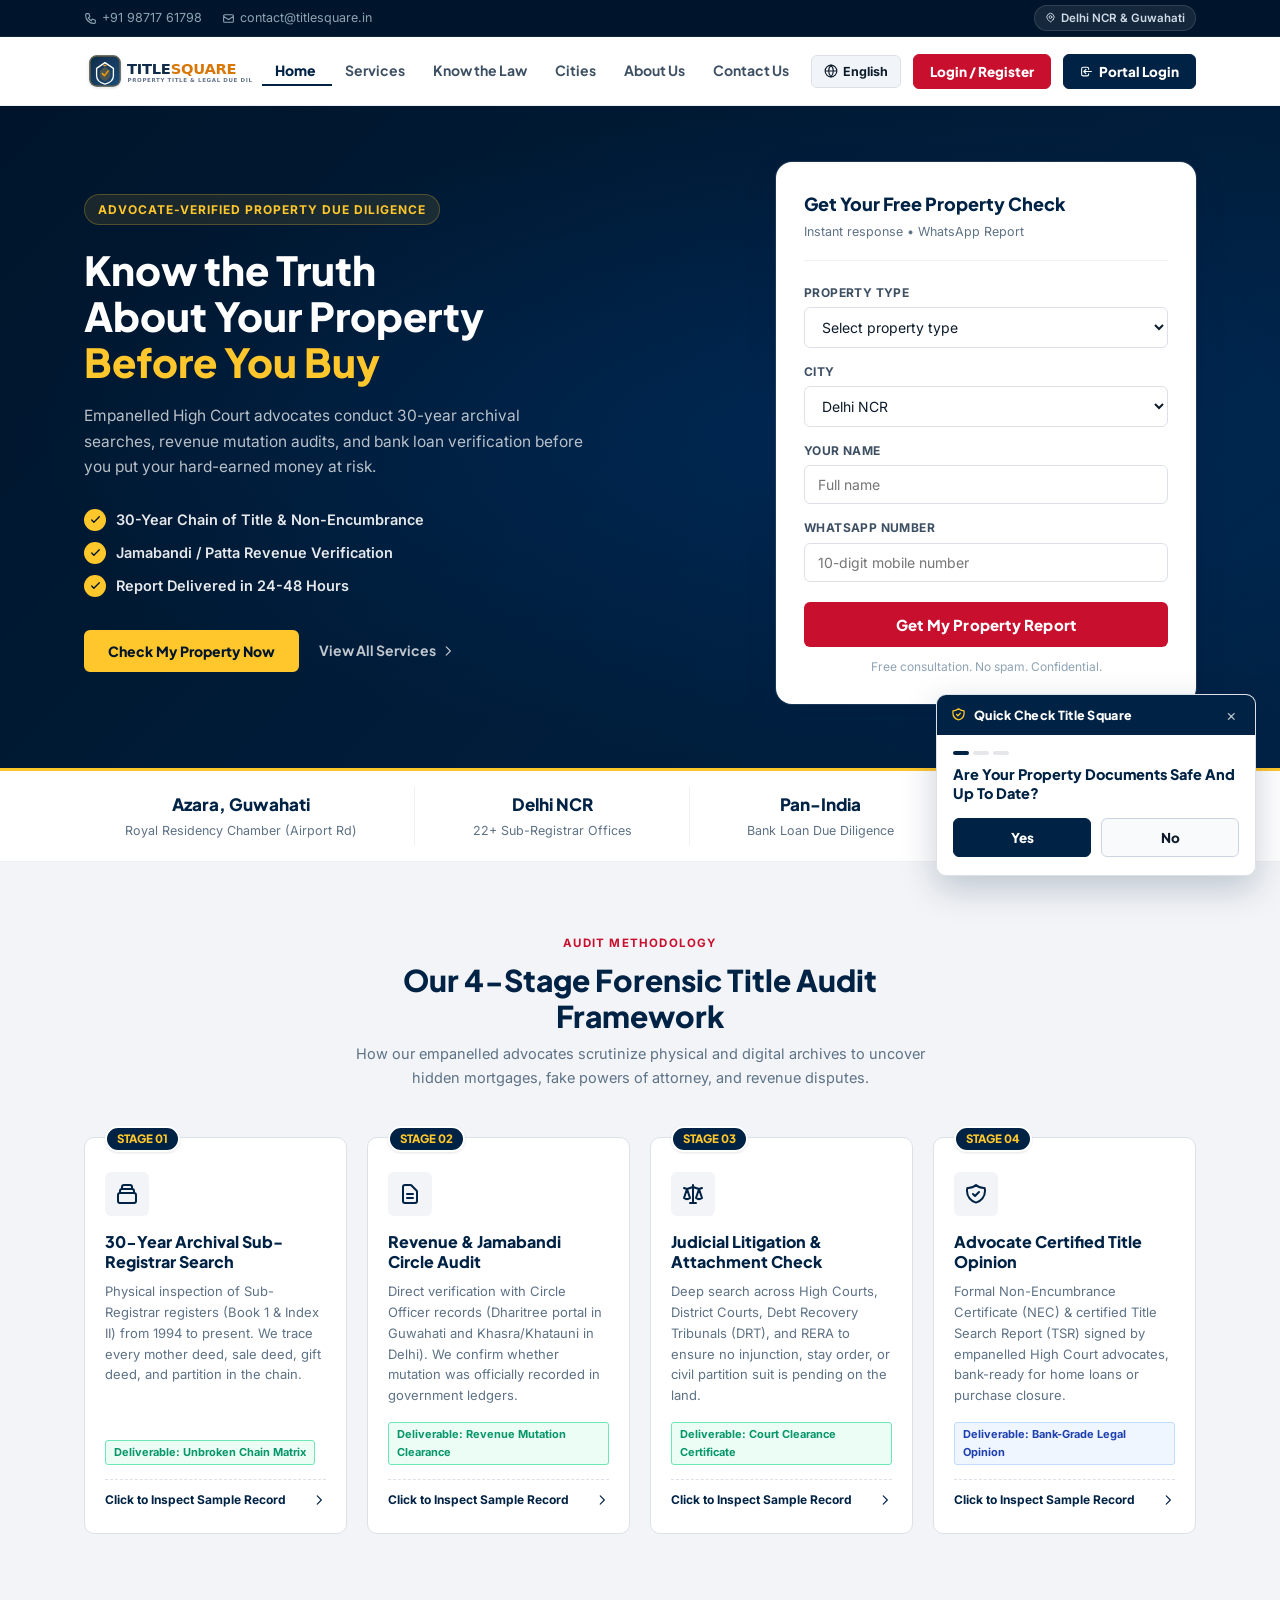
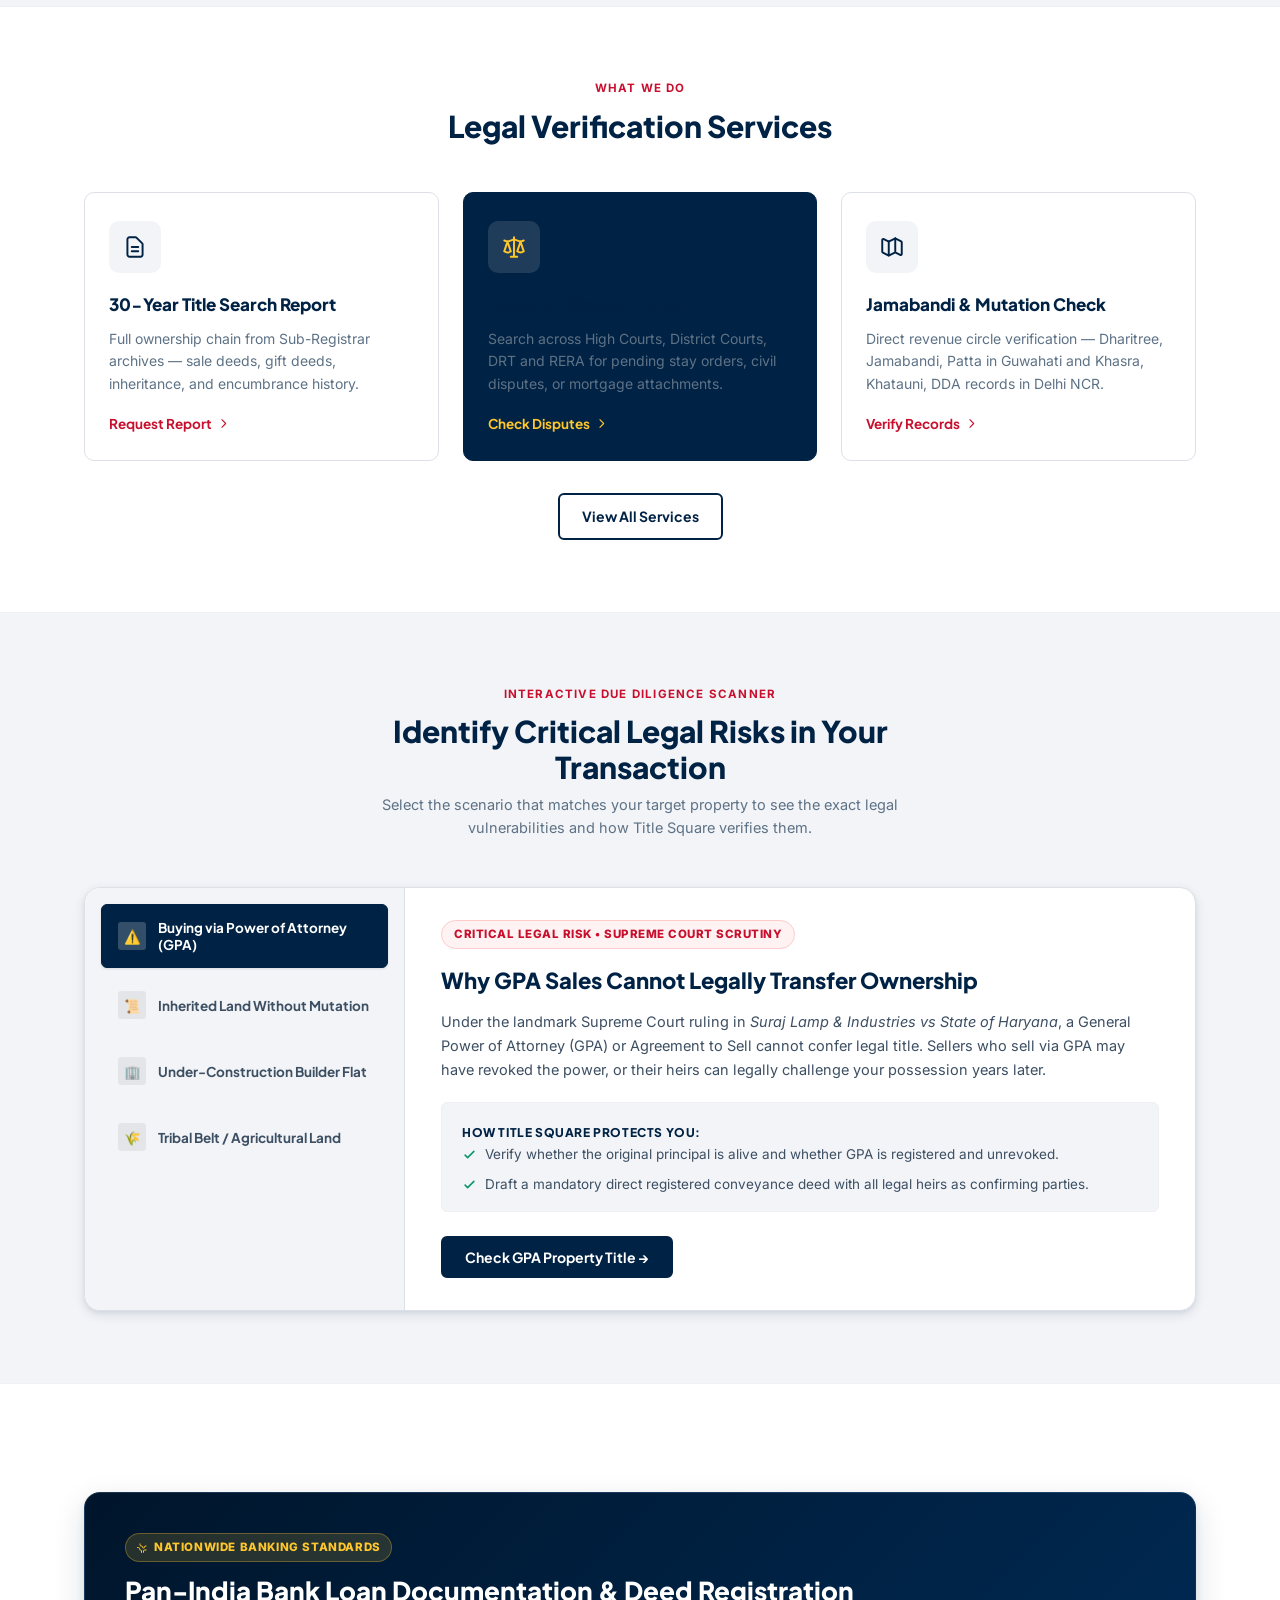
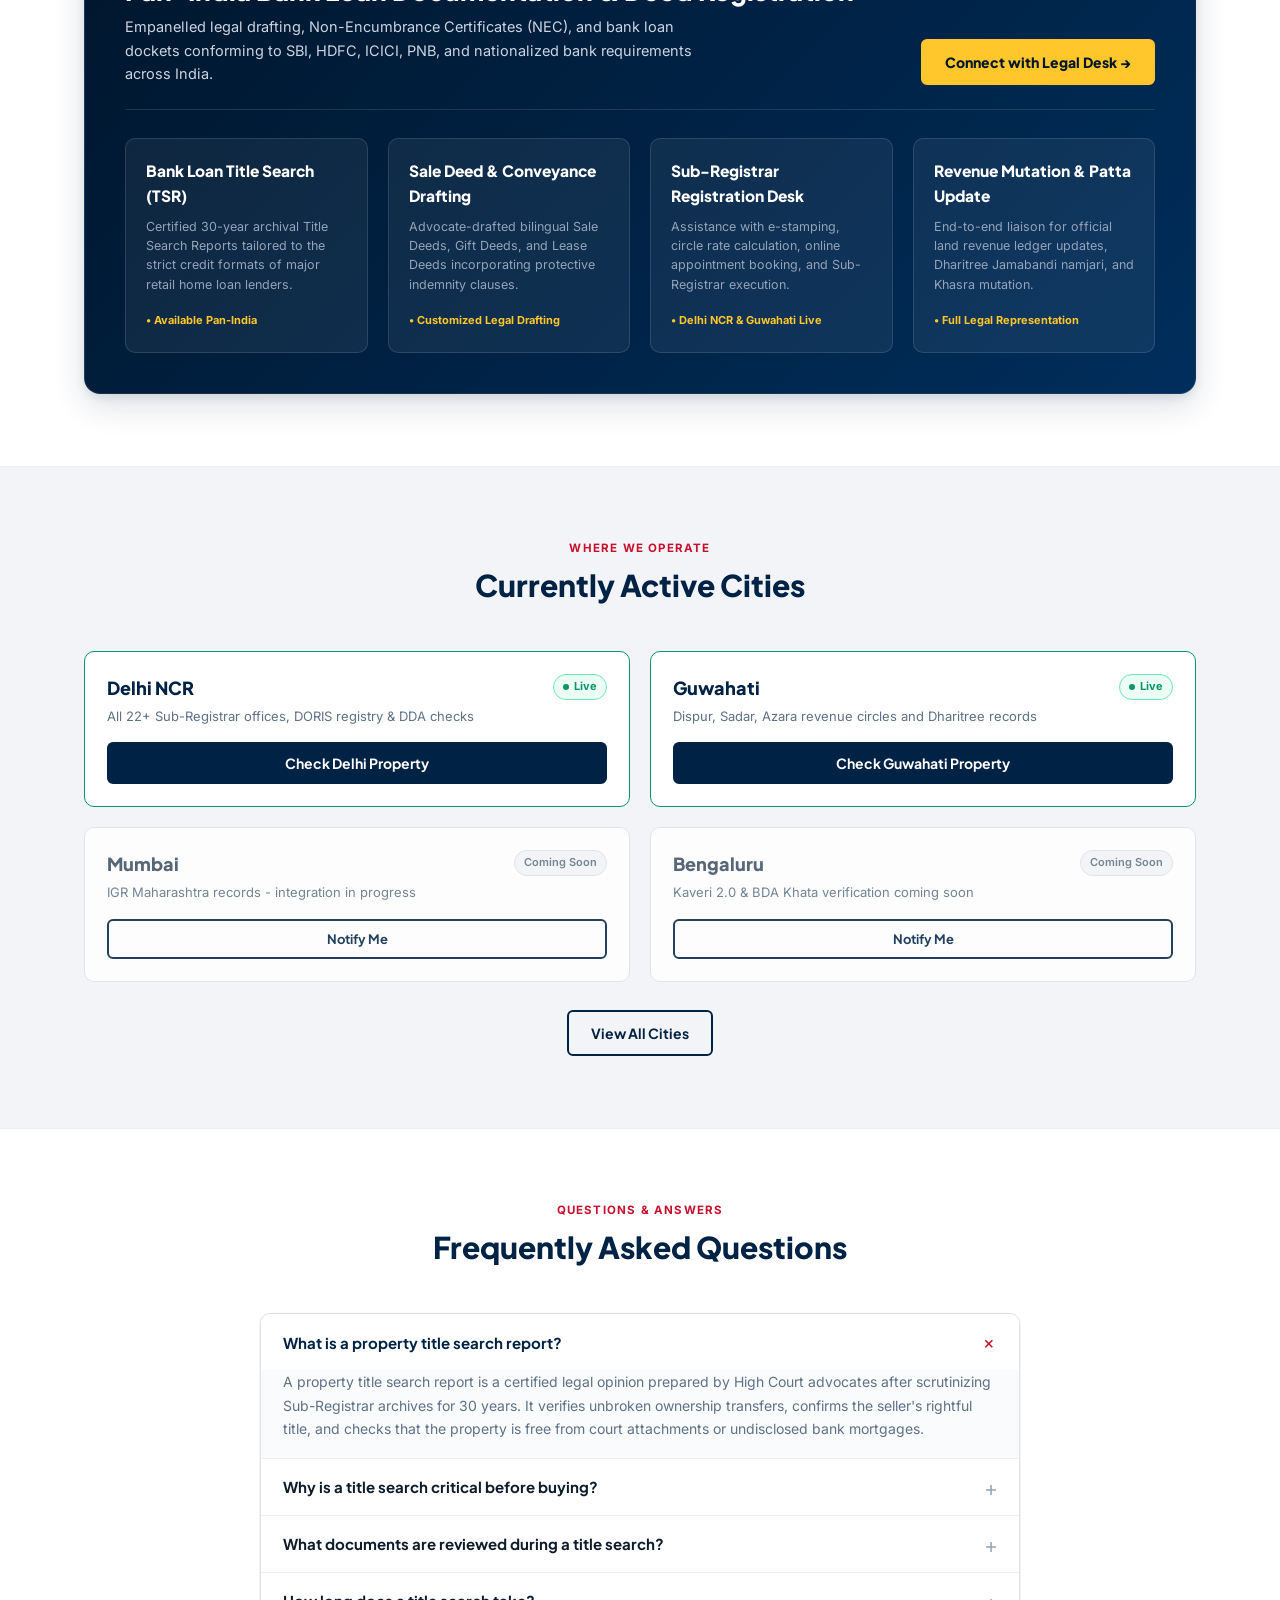
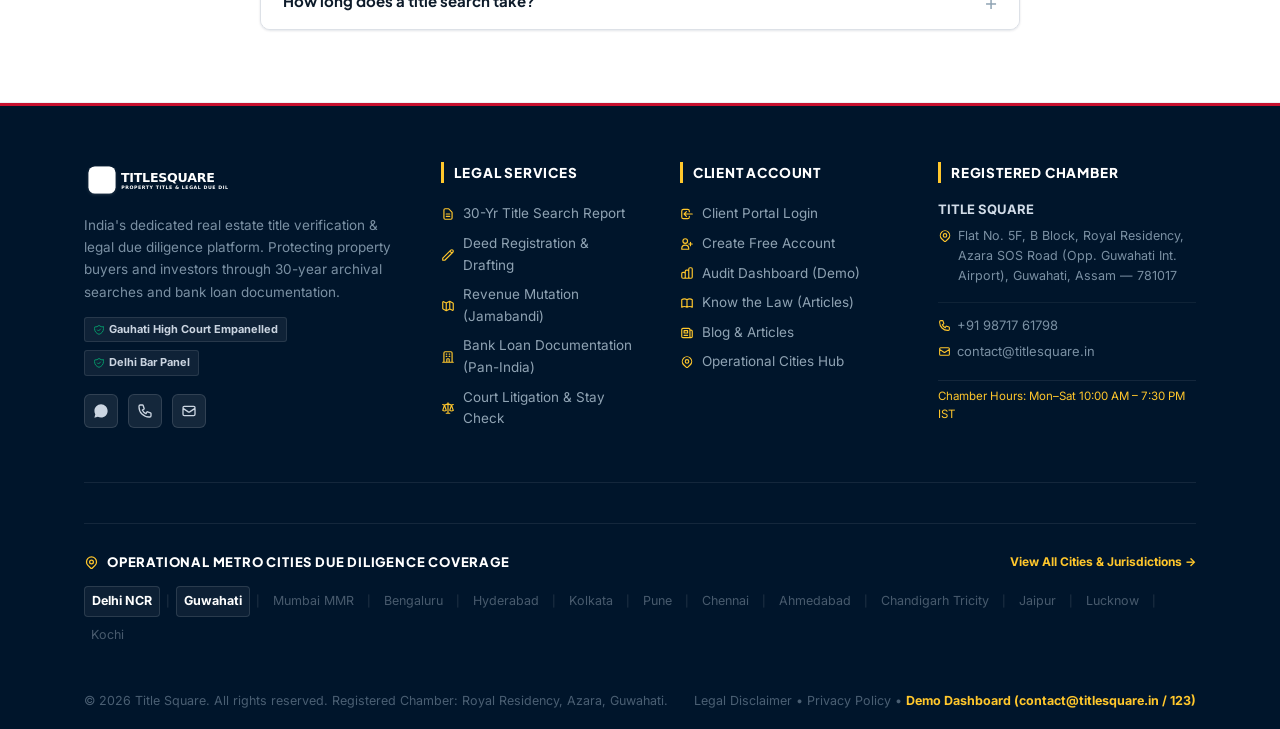
==== commit 35d6a219: "feat(nav): upgrade mobile navigation drawer with interactive legal utilities and styling" ====
--- a/index.html
+++ b/index.html
@@ -43,28 +43,164 @@
 
       <nav class="nav-menu" id="navMenu">
         <div class="mobile-drawer-header">
-          <img src="assets/logo.svg" alt="Title Square" class="brand-logo-img" style="height: 32px;">
+          <div class="drawer-header-left">
+            <img src="assets/logo.svg" alt="Title Square" class="brand-logo-img" style="height: 30px;">
+            <span class="drawer-verified-tag">
+              <svg width="10" height="10" viewBox="0 0 24 24" fill="currentColor"><path d="M12 2L4 5v6.09c0 5.05 3.41 9.76 8 10.91 4.59-1.15 8-5.86 8-10.91V5l-8-3zm-1 14.5l-3.5-3.5 1.41-1.41L11 13.67l5.59-5.59L18 9.5l-7 7z"/></svg>
+              High Court Verified
+            </span>
+          </div>
           <button type="button" class="mobile-drawer-close" id="mobileDrawerClose" aria-label="Close Menu">&times;</button>
         </div>
+
+        <div class="drawer-consult-card">
+          <div class="dcc-top">
+            <div class="dcc-badge">
+              <span class="dcc-badge-pulse"></span>
+              Free Quick Check
+            </div>
+            <span class="dcc-deliv">24-48 Hr Express</span>
+          </div>
+          <div class="dcc-title">Instant Jamabandi &amp; Title Check</div>
+          <p class="dcc-desc">Direct Sub-Registrar &amp; revenue circle scrutiny before property deals.</p>
+          <button type="button" class="dcc-btn open-modal-trigger">
+            <span>Check My Property Now</span>
+            <svg width="13" height="13" fill="none" stroke="currentColor" stroke-width="2.2" viewBox="0 0 24 24"><path stroke-linecap="round" stroke-linejoin="round" d="M9 5l7 7-7 7"/></svg>
+          </button>
+        </div>
+
+        <div class="drawer-section-label">Navigation Menu</div>
         <div class="mobile-drawer-links">
-          <a href="index.html" class="nav-link active" data-i18n="nav.home">Home</a>
-          <a href="services.html" class="nav-link" data-i18n="nav.services">Services</a>
-          <a href="know-the-law.html" class="nav-link" data-i18n="nav.knowLaw">Know the Law</a>
-          <a href="cities.html" class="nav-link" data-i18n="nav.cities">Cities</a>
-          <a href="about-us.html" class="nav-link" data-i18n="nav.about">About Us</a>
-          <a href="contact-us.html" class="nav-link" data-i18n="nav.contact">Contact Us</a>
-        </div>
+          <a href="index.html" class="nav-link active">
+            <span class="nav-link-icon-wrap">
+              <svg width="17" height="17" fill="none" stroke="currentColor" stroke-width="2" viewBox="0 0 24 24"><path stroke-linecap="round" stroke-linejoin="round" d="M3 12l2-2m0 0l7-7 7 7M5 10v10a1 1 0 001 1h3m10-11l2 2m-2-2v10a1 1 0 01-1 1h-3m-6 0a1 1 0 001-1v-4a1 1 0 011-1h2a1 1 0 011 1v4a1 1 0 001 1m-6 0h6"/></svg>
+            </span>
+            <span class="nav-link-content">
+              <span class="nav-link-title" data-i18n="nav.home">Home</span>
+              <span class="nav-link-sub">Overview &amp; verified search</span>
+            </span>
+            <svg class="nav-chevron" width="14" height="14" fill="none" stroke="currentColor" stroke-width="2.2" viewBox="0 0 24 24"><path stroke-linecap="round" stroke-linejoin="round" d="M9 18l6-6-6-6"/></svg>
+          </a>
+
+          <a href="services.html" class="nav-link">
+            <span class="nav-link-icon-wrap">
+              <svg width="17" height="17" fill="none" stroke="currentColor" stroke-width="2" viewBox="0 0 24 24"><path stroke-linecap="round" stroke-linejoin="round" d="M9 12l2 2 4-4m5.618-4.016A11.955 11.955 0 0112 2.944a11.955 11.955 0 01-8.618 3.04A12.02 12.02 0 003 9c0 5.591 3.824 10.29 9 11.622 5.176-1.332 9-6.03 9-11.622 0-1.042-.133-2.052-.382-3.016z"/></svg>
+            </span>
+            <span class="nav-link-content">
+              <span class="nav-link-title" data-i18n="nav.services">Services</span>
+              <span class="nav-link-sub">30-Year Title Search &amp; Mutation</span>
+            </span>
+            <span class="drawer-badge badge-pop">Popular</span>
+            <svg class="nav-chevron" width="14" height="14" fill="none" stroke="currentColor" stroke-width="2.2" viewBox="0 0 24 24"><path stroke-linecap="round" stroke-linejoin="round" d="M9 18l6-6-6-6"/></svg>
+          </a>
+
+          <a href="know-the-law.html" class="nav-link">
+            <span class="nav-link-icon-wrap">
+              <svg width="17" height="17" fill="none" stroke="currentColor" stroke-width="2" viewBox="0 0 24 24"><path stroke-linecap="round" stroke-linejoin="round" d="M12 6.253v13m0-13C10.832 5.477 9.246 5 7.5 5S4.168 5.477 3 6.253v13C4.168 18.477 5.754 18 7.5 18s3.332.477 4.5 1.253m0-13C13.168 5.477 14.754 5 16.5 5c1.747 0 3.332.477 4.5 1.253v13C19.832 18.477 18.247 18 16.5 18c-1.746 0-3.332.477-4.5 1.253"/></svg>
+            </span>
+            <span class="nav-link-content">
+              <span class="nav-link-title" data-i18n="nav.knowLaw">Know the Law</span>
+              <span class="nav-link-sub">Assam &amp; Delhi Property Acts</span>
+            </span>
+            <span class="drawer-badge badge-legal">Guides</span>
+            <svg class="nav-chevron" width="14" height="14" fill="none" stroke="currentColor" stroke-width="2.2" viewBox="0 0 24 24"><path stroke-linecap="round" stroke-linejoin="round" d="M9 18l6-6-6-6"/></svg>
+          </a>
+
+          <a href="cities.html" class="nav-link">
+            <span class="nav-link-icon-wrap">
+              <svg width="17" height="17" fill="none" stroke="currentColor" stroke-width="2" viewBox="0 0 24 24"><path stroke-linecap="round" stroke-linejoin="round" d="M17.657 16.657L13.414 20.9a1.998 1.998 0 01-2.827 0l-4.244-4.243a8 8 0 1111.314 0z"/><path stroke-linecap="round" stroke-linejoin="round" d="M15 11a3 3 0 11-6 0 3 3 0 016 0z"/></svg>
+            </span>
+            <span class="nav-link-content">
+              <span class="nav-link-title" data-i18n="nav.cities">Cities</span>
+              <span class="nav-link-sub">Delhi NCR &amp; Guwahati Jurisdictions</span>
+            </span>
+            <svg class="nav-chevron" width="14" height="14" fill="none" stroke="currentColor" stroke-width="2.2" viewBox="0 0 24 24"><path stroke-linecap="round" stroke-linejoin="round" d="M9 18l6-6-6-6"/></svg>
+          </a>
+
+          <a href="about-us.html" class="nav-link">
+            <span class="nav-link-icon-wrap">
+              <svg width="17" height="17" fill="none" stroke="currentColor" stroke-width="2" viewBox="0 0 24 24"><path stroke-linecap="round" stroke-linejoin="round" d="M19 21V5a2 2 0 00-2-2H7a2 2 0 00-2 2v16m14 0h2m-2 0h-5m-9 0H3m2 0h5M9 7h1m-1 4h1m4-4h1m-1 4h1m-5 10v-5a1 1 0 011-1h2a1 1 0 011 1v5m-4 0h4"/></svg>
+            </span>
+            <span class="nav-link-content">
+              <span class="nav-link-title" data-i18n="nav.about">About Us</span>
+              <span class="nav-link-sub">High Court Advocates &amp; Chamber Team</span>
+            </span>
+            <svg class="nav-chevron" width="14" height="14" fill="none" stroke="currentColor" stroke-width="2.2" viewBox="0 0 24 24"><path stroke-linecap="round" stroke-linejoin="round" d="M9 18l6-6-6-6"/></svg>
+          </a>
+
+          <a href="contact-us.html" class="nav-link">
+            <span class="nav-link-icon-wrap">
+              <svg width="17" height="17" fill="none" stroke="currentColor" stroke-width="2" viewBox="0 0 24 24"><path stroke-linecap="round" stroke-linejoin="round" d="M3 5a2 2 0 012-2h3.28a1 1 0 01.948.684l1.498 4.493a1 1 0 01-.502 1.21l-2.257 1.13a11.042 11.042 0 005.516 5.516l1.13-2.257a1 1 0 011.21-.502l4.493 1.498a1 1 0 01.684.949V19a2 2 0 01-2 2h-1C9.716 21 3 14.284 3 6V5z"/></svg>
+            </span>
+            <span class="nav-link-content">
+              <span class="nav-link-title" data-i18n="nav.contact">Contact Us</span>
+              <span class="nav-link-sub">Chamber Visits &amp; Direct Line</span>
+            </span>
+            <svg class="nav-chevron" width="14" height="14" fill="none" stroke="currentColor" stroke-width="2.2" viewBox="0 0 24 24"><path stroke-linecap="round" stroke-linejoin="round" d="M9 18l6-6-6-6"/></svg>
+          </a>
+        </div>
+
+        <div class="drawer-section-label">Quick Legal Utilities</div>
+        <div class="drawer-quick-grid">
+          <a href="javascript:void(0)" class="drawer-quick-tile open-modal-trigger" data-city="Guwahati">
+            <div class="dqt-icon-box dqt-icon-green">
+              <svg width="17" height="17" fill="none" stroke="currentColor" stroke-width="2" viewBox="0 0 24 24"><path stroke-linecap="round" stroke-linejoin="round" d="M9 12h6m-6 4h6m2 5H7a2 2 0 01-2-2V5a2 2 0 012-2h5.586a1 1 0 01.707.293l5.414 5.414a1 1 0 01.293.707V19a2 2 0 01-2 2z"/></svg>
+            </div>
+            <div class="dqt-text">
+              <span class="dqt-label">Jamabandi</span>
+              <span class="dqt-sub">Revenue Patta</span>
+            </div>
+          </a>
+
+          <a href="javascript:void(0)" class="drawer-quick-tile open-modal-trigger" data-city="Delhi NCR">
+            <div class="dqt-icon-box dqt-icon-navy">
+              <svg width="17" height="17" fill="none" stroke="currentColor" stroke-width="2" viewBox="0 0 24 24"><path stroke-linecap="round" stroke-linejoin="round" d="M21 21l-6-6m2-5a7 7 0 11-14 0 7 7 0 0114 0z"/></svg>
+            </div>
+            <div class="dqt-text">
+              <span class="dqt-label">Title Search</span>
+              <span class="dqt-sub">30-Yr Archival</span>
+            </div>
+          </a>
+
+          <a href="https://wa.me/919871761798?text=Hello%20Title%20Square%20Legal%20Team,%20I%20need%20property%20due%20diligence%20assistance." target="_blank" rel="noopener" class="drawer-quick-tile">
+            <div class="dqt-icon-box dqt-icon-wa">
+              <svg width="17" height="17" fill="currentColor" viewBox="0 0 24 24"><path d="M12.04 2c-5.46 0-9.91 4.45-9.91 9.91 0 1.75.46 3.45 1.32 4.95L2.05 22l5.25-1.38c1.45.79 3.08 1.21 4.74 1.21 5.46 0 9.91-4.45 9.91-9.91 0-2.65-1.03-5.14-2.9-7.01A9.816 9.816 0 0012.04 2zm5.79 14.07c-.24.68-1.4 1.26-1.95 1.32-.51.06-1.17.09-3.37-.8-2.58-1.04-4.22-3.66-4.35-3.83-.13-.17-1.03-1.37-1.03-2.62 0-1.25.65-1.86.88-2.11.23-.25.5-.32.67-.32.17 0 .34 0 .49.01.15.01.37-.06.58.44.22.52.74 1.82.81 1.95.07.13.11.29.02.46-.09.18-.14.28-.27.44-.13.16-.28.36-.4.49-.13.13-.27.27-.12.52.16.25.7 1.15 1.5 1.86 1.03.92 1.9 1.2 2.16 1.33.27.13.42.11.58-.07.16-.18.68-.79.86-1.06.18-.27.37-.23.62-.14.25.09 1.58.74 1.85.88.27.14.45.2.52.31.06.12.06.68-.18 1.36z"/></svg>
+            </div>
+            <div class="dqt-text">
+              <span class="dqt-label">WhatsApp</span>
+              <span class="dqt-sub">Advocate Desk</span>
+            </div>
+          </a>
+
+          <a href="tel:+919871761798" class="drawer-quick-tile">
+            <div class="dqt-icon-box dqt-icon-amber">
+              <svg width="17" height="17" fill="none" stroke="currentColor" stroke-width="2" viewBox="0 0 24 24"><path stroke-linecap="round" stroke-linejoin="round" d="M3 5a2 2 0 012-2h3.28a1 1 0 01.948.684l1.498 4.493a1 1 0 01-.502 1.21l-2.257 1.13a11.042 11.042 0 005.516 5.516l1.13-2.257a1 1 0 011.21-.502l4.493 1.498a1 1 0 01.684.949V19a2 2 0 01-2 2h-1C9.716 21 3 14.284 3 6V5z"/></svg>
+            </div>
+            <div class="dqt-text">
+              <span class="dqt-label">Helpline</span>
+              <span class="dqt-sub">+91 98717 61798</span>
+            </div>
+          </a>
+        </div>
+
         <div class="mobile-drawer-actions">
-          <button type="button" class="btn-auth-red open-auth-btn" data-tab="register" style="width: 100%; justify-content: center; padding: 11px; margin-bottom: 8px;" data-i18n="nav.loginRegister">
+          <button type="button" class="btn-auth-red open-auth-btn" data-tab="register" style="width: 100%; justify-content: center; padding: 11.5px; margin-bottom: 8px;" data-i18n="nav.loginRegister">
             Login / Register
           </button>
-          <button type="button" class="btn-auth-navy open-auth-btn" data-tab="login" style="width: 100%; justify-content: center; padding: 11px; margin-bottom: 12px;">
+          <button type="button" class="btn-auth-navy open-auth-btn" data-tab="login" style="width: 100%; justify-content: center; padding: 11px; margin-bottom: 8px;">
             <svg width="14" height="14" fill="none" stroke="currentColor" stroke-width="2" viewBox="0 0 24 24"><path stroke-linecap="round" stroke-linejoin="round" d="M11 16l-4-4m0 0l4-4m-4 4h14m-5 4v1a3 3 0 01-3 3H6a3 3 0 01-3-3V7a3 3 0 013-3h7a3 3 0 013 3v1"/></svg>
-            <span data-i18n="nav.portalLogin">Portal Login</span>
+            <span data-i18n="nav.portalLogin">Client Portal Login</span>
           </button>
-          <div style="font-size: 11.5px; color: var(--text-mid); line-height: 1.5;">
-            <div data-i18n="top.cities">Delhi NCR &amp; Guwahati</div>
-            <a href="tel:+919871761798" style="color: var(--navy); font-weight: 700; text-decoration: none; display: inline-block; margin-top: 2px;">+91 98717 61798</a>
+
+          <div class="drawer-chamber-info">
+            <div class="dci-hours">
+              <span class="dci-dot"></span>
+              <span>Chamber Hours: Mon–Sat 10:00 AM – 7:30 PM</span>
+            </div>
+            <div class="dci-loc">
+              <svg width="12" height="12" fill="none" stroke="currentColor" stroke-width="2" viewBox="0 0 24 24"><path stroke-linecap="round" stroke-linejoin="round" d="M17.657 16.657L13.414 20.9a1.998 1.998 0 01-2.827 0l-4.244-4.243a8 8 0 1111.314 0z"/><path stroke-linecap="round" stroke-linejoin="round" d="M15 11a3 3 0 11-6 0 3 3 0 016 0z"/></svg>
+              <span>Delhi NCR &bull; Royal Residency, Azara, Guwahati</span>
+            </div>
           </div>
         </div>
       </nav>
@@ -152,21 +288,21 @@
             <label data-i18n="form.city">City</label>
             <select class="field-control" required>
               <optgroup label="Operational Metro Hubs (Active)">
-                <option value="Delhi NCR" selected>Delhi NCR (Live)</option>
-                <option value="Guwahati">Guwahati, Assam (Live Chamber)</option>
+                <option value="Delhi NCR" selected>Delhi NCR</option>
+                <option value="Guwahati">Guwahati, Assam</option>
               </optgroup>
-              <optgroup label="Upcoming Jurisdictions (Coming Soon)">
-                <option value="Mumbai" disabled>Mumbai MMR (Coming Soon)</option>
-                <option value="Bengaluru" disabled>Bengaluru (Coming Soon)</option>
-                <option value="Hyderabad" disabled>Hyderabad (Coming Soon)</option>
-                <option value="Kolkata" disabled>Kolkata (Coming Soon)</option>
-                <option value="Pune" disabled>Pune (Coming Soon)</option>
-                <option value="Chennai" disabled>Chennai (Coming Soon)</option>
-                <option value="Ahmedabad" disabled>Ahmedabad (Coming Soon)</option>
-                <option value="Chandigarh" disabled>Chandigarh Tricity (Coming Soon)</option>
-                <option value="Jaipur" disabled>Jaipur (Coming Soon)</option>
-                <option value="Lucknow" disabled>Lucknow (Coming Soon)</option>
-                <option value="Kochi" disabled>Kochi (Coming Soon)</option>
+              <optgroup label="Upcoming Jurisdictions">
+                <option value="Mumbai" disabled>Mumbai MMR</option>
+                <option value="Bengaluru" disabled>Bengaluru</option>
+                <option value="Hyderabad" disabled>Hyderabad</option>
+                <option value="Kolkata" disabled>Kolkata</option>
+                <option value="Pune" disabled>Pune</option>
+                <option value="Chennai" disabled>Chennai</option>
+                <option value="Ahmedabad" disabled>Ahmedabad</option>
+                <option value="Chandigarh" disabled>Chandigarh Tricity</option>
+                <option value="Jaipur" disabled>Jaipur</option>
+                <option value="Lucknow" disabled>Lucknow</option>
+                <option value="Kochi" disabled>Kochi</option>
               </optgroup>
             </select>
           </div>
@@ -739,31 +875,31 @@
           <a href="cities.html" class="footer-cities-hub-link" data-i18n="footer.viewAllCities">View All Cities &amp; Jurisdictions &rarr;</a>
         </div>
         <div class="footer-cities-links-wrap">
-          <a href="javascript:void(0)" class="footer-city-tag is-active-hub open-modal-trigger" data-city="Delhi NCR" title="Click to verify Delhi NCR Property"><span class="footer-city-dot"></span>Delhi NCR <span class="footer-city-live-pill">Live</span></a>
+          <a href="javascript:void(0)" class="footer-city-tag is-active-hub open-modal-trigger" data-city="Delhi NCR" title="Click to verify Delhi NCR Property">Delhi NCR</a>
           <span class="footer-city-divider">|</span>
-          <a href="javascript:void(0)" class="footer-city-tag is-active-hub open-modal-trigger" data-city="Guwahati" title="Click to verify Guwahati Assam Property"><span class="footer-city-dot"></span>Guwahati <span class="footer-city-live-pill">Live</span></a>
+          <a href="javascript:void(0)" class="footer-city-tag is-active-hub open-modal-trigger" data-city="Guwahati" title="Click to verify Guwahati Assam Property">Guwahati</a>
           <span class="footer-city-divider">|</span>
-          <span class="footer-city-tag is-disabled-city" title="Mumbai MMR verification launching soon">Mumbai MMR <span class="footer-city-soon-pill">Soon</span></span>
+          <span class="footer-city-tag is-disabled-city">Mumbai MMR</span>
           <span class="footer-city-divider">|</span>
-          <span class="footer-city-tag is-disabled-city" title="Bengaluru verification launching soon">Bengaluru <span class="footer-city-soon-pill">Soon</span></span>
+          <span class="footer-city-tag is-disabled-city">Bengaluru</span>
           <span class="footer-city-divider">|</span>
-          <span class="footer-city-tag is-disabled-city" title="Hyderabad verification launching soon">Hyderabad <span class="footer-city-soon-pill">Soon</span></span>
+          <span class="footer-city-tag is-disabled-city">Hyderabad</span>
           <span class="footer-city-divider">|</span>
-          <span class="footer-city-tag is-disabled-city" title="Kolkata verification launching soon">Kolkata <span class="footer-city-soon-pill">Soon</span></span>
+          <span class="footer-city-tag is-disabled-city">Kolkata</span>
           <span class="footer-city-divider">|</span>
-          <span class="footer-city-tag is-disabled-city" title="Pune verification launching soon">Pune <span class="footer-city-soon-pill">Soon</span></span>
+          <span class="footer-city-tag is-disabled-city">Pune</span>
           <span class="footer-city-divider">|</span>
-          <span class="footer-city-tag is-disabled-city" title="Chennai verification launching soon">Chennai <span class="footer-city-soon-pill">Soon</span></span>
+          <span class="footer-city-tag is-disabled-city">Chennai</span>
           <span class="footer-city-divider">|</span>
-          <span class="footer-city-tag is-disabled-city" title="Ahmedabad verification launching soon">Ahmedabad <span class="footer-city-soon-pill">Soon</span></span>
+          <span class="footer-city-tag is-disabled-city">Ahmedabad</span>
           <span class="footer-city-divider">|</span>
-          <span class="footer-city-tag is-disabled-city" title="Chandigarh Tricity verification launching soon">Chandigarh Tricity <span class="footer-city-soon-pill">Soon</span></span>
+          <span class="footer-city-tag is-disabled-city">Chandigarh Tricity</span>
           <span class="footer-city-divider">|</span>
-          <span class="footer-city-tag is-disabled-city" title="Jaipur verification launching soon">Jaipur <span class="footer-city-soon-pill">Soon</span></span>
+          <span class="footer-city-tag is-disabled-city">Jaipur</span>
           <span class="footer-city-divider">|</span>
-          <span class="footer-city-tag is-disabled-city" title="Lucknow verification launching soon">Lucknow <span class="footer-city-soon-pill">Soon</span></span>
+          <span class="footer-city-tag is-disabled-city">Lucknow</span>
           <span class="footer-city-divider">|</span>
-          <span class="footer-city-tag is-disabled-city" title="Kochi verification launching soon">Kochi <span class="footer-city-soon-pill">Soon</span></span>
+          <span class="footer-city-tag is-disabled-city">Kochi</span>
         </div>
       </div>
 
@@ -823,21 +959,21 @@
             <label>Select City</label>
             <select class="field-control" required>
               <optgroup label="Operational Metro Hubs (Active)">
-                <option value="Delhi NCR" selected>Delhi NCR (Live)</option>
-                <option value="Guwahati">Guwahati, Assam (Live Chamber)</option>
+                <option value="Delhi NCR" selected>Delhi NCR</option>
+                <option value="Guwahati">Guwahati, Assam</option>
               </optgroup>
-              <optgroup label="Upcoming Jurisdictions (Coming Soon)">
-                <option value="Mumbai" disabled>Mumbai MMR (Coming Soon)</option>
-                <option value="Bengaluru" disabled>Bengaluru (Coming Soon)</option>
-                <option value="Hyderabad" disabled>Hyderabad (Coming Soon)</option>
-                <option value="Kolkata" disabled>Kolkata (Coming Soon)</option>
-                <option value="Pune" disabled>Pune (Coming Soon)</option>
-                <option value="Chennai" disabled>Chennai (Coming Soon)</option>
-                <option value="Ahmedabad" disabled>Ahmedabad (Coming Soon)</option>
-                <option value="Chandigarh" disabled>Chandigarh Tricity (Coming Soon)</option>
-                <option value="Jaipur" disabled>Jaipur (Coming Soon)</option>
-                <option value="Lucknow" disabled>Lucknow (Coming Soon)</option>
-                <option value="Kochi" disabled>Kochi (Coming Soon)</option>
+              <optgroup label="Upcoming Jurisdictions">
+                <option value="Mumbai" disabled>Mumbai MMR</option>
+                <option value="Bengaluru" disabled>Bengaluru</option>
+                <option value="Hyderabad" disabled>Hyderabad</option>
+                <option value="Kolkata" disabled>Kolkata</option>
+                <option value="Pune" disabled>Pune</option>
+                <option value="Chennai" disabled>Chennai</option>
+                <option value="Ahmedabad" disabled>Ahmedabad</option>
+                <option value="Chandigarh" disabled>Chandigarh Tricity</option>
+                <option value="Jaipur" disabled>Jaipur</option>
+                <option value="Lucknow" disabled>Lucknow</option>
+                <option value="Kochi" disabled>Kochi</option>
               </optgroup>
             </select>
           </div>
--- a/css/responsive.css
+++ b/css/responsive.css
@@ -2,10 +2,17 @@
    TITLE SQUARE — RESPONSIVE BREAKPOINTS & MOBILE DRAWER
    ========================================================================== */
 
-/* Desktop defaults for mobile drawer items */
+/* Desktop defaults for mobile drawer items - hidden completely on desktop */
 .mobile-drawer-header,
-.mobile-drawer-actions {
-  display: none;
+.drawer-consult-card,
+.drawer-section-label,
+.drawer-quick-grid,
+.mobile-drawer-actions,
+.nav-link-icon-wrap,
+.nav-link-sub,
+.drawer-badge,
+.nav-chevron {
+  display: none !important;
 }
 
 /* ============================================================
@@ -37,8 +44,8 @@
     position: fixed;
     top: 0;
     left: -100%;
-    width: 300px;
-    max-width: 86vw;
+    width: 320px;
+    max-width: 88vw;
     height: 100vh;
     height: 100dvh;
     background: #ffffff;
@@ -47,10 +54,11 @@
     justify-content: flex-start;
     padding: 0;
     gap: 0;
-    box-shadow: 8px 0 35px rgba(0, 21, 43, 0.25);
-    transition: left 0.28s cubic-bezier(0.4, 0, 0.2, 1);
+    box-shadow: 10px 0 40px rgba(0, 21, 43, 0.28);
+    transition: left 0.3s cubic-bezier(0.16, 1, 0.3, 1);
     z-index: 2501;
     overflow-y: auto;
+    -webkit-overflow-scrolling: touch;
     border-right: 1.5px solid var(--border);
   }
 
@@ -58,73 +66,392 @@
     left: 0;
   }
 
+  /* Mobile Drawer Header */
   .mobile-drawer-header {
-    display: flex;
+    display: flex !important;
     align-items: center;
     justify-content: space-between;
-    padding: 16px 18px;
+    padding: 14px 16px;
     border-bottom: 1px solid var(--border-light);
-    background: var(--bg-page);
+    background: #ffffff;
     position: sticky;
     top: 0;
-    z-index: 2;
+    z-index: 10;
+  }
+
+  .drawer-header-left {
+    display: flex;
+    flex-direction: column;
+    gap: 3px;
+  }
+
+  .drawer-verified-tag {
+    display: inline-flex;
+    align-items: center;
+    gap: 4px;
+    font-size: 10px;
+    font-weight: 700;
+    color: var(--green);
+    background: var(--green-bg);
+    padding: 2px 7px;
+    border-radius: 12px;
+    width: fit-content;
   }
 
   .mobile-drawer-close {
     width: 36px;
     height: 36px;
     border-radius: 50%;
-    background: #e2e8f0;
-    border: none;
+    background: #f1f5f9;
+    border: 1px solid var(--border-light);
     display: flex;
     align-items: center;
     justify-content: center;
-    font-size: 22px;
     color: var(--navy);
     cursor: pointer;
-    transition: background 0.15s;
-  }
-  .mobile-drawer-close:hover {
-    background: #cbd5e1;
-  }
-
+    transition: all 0.15s ease;
+  }
+  .mobile-drawer-close:hover,
+  .mobile-drawer-close:active {
+    background: #e2e8f0;
+    transform: scale(0.95);
+  }
+
+  /* Consultation Banner Card */
+  .drawer-consult-card {
+    display: block !important;
+    margin: 12px 14px 6px;
+    padding: 13px 14px;
+    border-radius: 12px;
+    background: linear-gradient(135deg, #001e3d 0%, #002b55 100%);
+    border: 1px solid rgba(255, 199, 44, 0.35);
+    box-shadow: 0 4px 14px rgba(0, 34, 68, 0.15);
+    color: #ffffff;
+  }
+
+  .dcc-top {
+    display: flex;
+    align-items: center;
+    justify-content: space-between;
+    margin-bottom: 6px;
+  }
+
+  .dcc-badge {
+    display: inline-flex;
+    align-items: center;
+    gap: 6px;
+    font-size: 10.5px;
+    font-weight: 700;
+    color: var(--gold);
+    text-transform: uppercase;
+    letter-spacing: 0.5px;
+  }
+
+  .dcc-badge-pulse {
+    width: 7px;
+    height: 7px;
+    border-radius: 50%;
+    background: var(--gold);
+    box-shadow: 0 0 6px var(--gold);
+    display: inline-block;
+  }
+
+  .dcc-deliv {
+    font-size: 10px;
+    color: #93c5fd;
+    font-weight: 600;
+  }
+
+  .dcc-title {
+    font-family: var(--font-h);
+    font-size: 13.5px;
+    font-weight: 700;
+    color: #ffffff;
+    line-height: 1.35;
+    margin-bottom: 4px;
+  }
+
+  .dcc-desc {
+    font-size: 11px;
+    color: #cbd5e1;
+    line-height: 1.4;
+    margin-bottom: 10px;
+  }
+
+  .dcc-btn {
+    width: 100%;
+    display: flex;
+    align-items: center;
+    justify-content: center;
+    gap: 6px;
+    background: linear-gradient(135deg, #c8102e 0%, #a50d25 100%);
+    color: #ffffff;
+    font-size: 12px;
+    font-weight: 700;
+    padding: 8.5px 12px;
+    border-radius: 6px;
+    border: none;
+    cursor: pointer;
+    box-shadow: 0 2px 8px rgba(200, 16, 46, 0.35);
+    transition: all 0.15s ease;
+  }
+  .dcc-btn:active {
+    transform: scale(0.98);
+  }
+
+  /* Section Headers */
+  .drawer-section-label {
+    display: block !important;
+    font-size: 10.5px;
+    font-weight: 800;
+    letter-spacing: 0.7px;
+    text-transform: uppercase;
+    color: #64748b;
+    padding: 10px 16px 4px;
+  }
+
+  /* Drawer Nav Links */
   .mobile-drawer-links {
     display: flex;
     flex-direction: column;
-    padding: 12px 10px;
-    gap: 3px;
+    padding: 4px 10px 10px;
+    gap: 4px;
   }
 
   .nav-menu .nav-link {
     width: 100%;
-    padding: 12px 14px;
-    font-size: 15px;
-    font-weight: 600;
-    border-radius: var(--r-sm);
+    padding: 9px 10px;
+    border-radius: 10px;
     color: var(--navy);
-    display: flex;
-    align-items: center;
-    transition: all 0.15s;
-  }
-
-  .nav-menu .nav-link:hover {
-    background: var(--bg-page);
+    display: flex !important;
+    align-items: center;
+    gap: 11px;
+    text-decoration: none;
+    border: 1px solid transparent;
+    background: #ffffff;
+    transition: all 0.15s ease;
+  }
+
+  .nav-menu .nav-link:hover,
+  .nav-menu .nav-link:active {
+    background: #f8fafc;
+    border-color: #e2e8f0;
   }
 
   .nav-menu .nav-link.active {
+    background: #f0f7ff;
+    border: 1px solid #bfdbfe;
+    border-left: 3.5px solid var(--red);
+    box-shadow: 0 2px 6px rgba(0, 34, 68, 0.05);
+  }
+
+  .nav-link-icon-wrap {
+    display: flex !important;
+    align-items: center;
+    justify-content: center;
+    width: 34px;
+    height: 34px;
+    border-radius: 8px;
+    background: #f1f5f9;
+    color: var(--navy);
+    flex-shrink: 0;
+    transition: all 0.15s ease;
+  }
+
+  .nav-menu .nav-link.active .nav-link-icon-wrap {
+    background: #dbeafe;
+    color: #1e40af;
+  }
+
+  .nav-link-content {
+    display: flex;
+    flex-direction: column;
+    flex: 1;
+    min-width: 0;
+  }
+
+  .nav-link-title {
+    display: block;
+    font-family: var(--font-h);
+    font-size: 14px;
+    font-weight: 700;
+    color: var(--navy);
+    line-height: 1.25;
+  }
+
+  .nav-link-sub {
+    display: block !important;
+    font-size: 11px;
+    font-weight: 500;
+    color: #64748b;
+    margin-top: 1px;
+    white-space: nowrap;
+    overflow: hidden;
+    text-overflow: ellipsis;
+  }
+
+  .drawer-badge {
+    display: inline-flex !important;
+    align-items: center;
+    padding: 2px 6px;
+    border-radius: 12px;
+    font-size: 9.5px;
+    font-weight: 700;
+    flex-shrink: 0;
+    margin-right: 2px;
+  }
+
+  .badge-pop {
+    background: #fef2f2;
+    color: #b91c1c;
+    border: 1px solid #fecaca;
+  }
+
+  .badge-legal {
+    background: #f0fdf4;
+    color: #15803d;
+    border: 1px solid #bbf7d0;
+  }
+
+  .nav-chevron {
+    display: block !important;
+    color: #94a3b8;
+    flex-shrink: 0;
+    transition: transform 0.15s ease;
+  }
+  .nav-menu .nav-link:hover .nav-chevron,
+  .nav-menu .nav-link:active .nav-chevron {
+    transform: translateX(2px);
+    color: var(--navy);
+  }
+
+  /* Quick Actions Grid */
+  .drawer-quick-grid {
+    display: grid !important;
+    grid-template-columns: 1fr 1fr;
+    gap: 8px;
+    padding: 4px 12px 14px;
+  }
+
+  .drawer-quick-tile {
+    display: flex;
+    align-items: center;
+    gap: 9px;
+    padding: 9px 10px;
+    border-radius: 9px;
+    background: #f8fafc;
+    border: 1px solid var(--border-light);
+    text-decoration: none;
+    transition: all 0.15s ease;
+  }
+  .drawer-quick-tile:active {
     background: #eff6ff;
+    border-color: #bfdbfe;
+    transform: scale(0.98);
+  }
+
+  .dqt-icon-box {
+    width: 32px;
+    height: 32px;
+    border-radius: 7px;
+    display: flex;
+    align-items: center;
+    justify-content: center;
+    flex-shrink: 0;
+  }
+
+  .dqt-icon-green {
+    background: #ecfdf5;
+    color: #059669;
+  }
+  .dqt-icon-navy {
+    background: #eff6ff;
+    color: #1e40af;
+  }
+  .dqt-icon-wa {
+    background: #dcfce7;
+    color: #16a34a;
+  }
+  .dqt-icon-amber {
+    background: #fffbeb;
+    color: #d97706;
+  }
+
+  .dqt-text {
+    display: flex;
+    flex-direction: column;
+    min-width: 0;
+  }
+
+  .dqt-label {
+    font-size: 11.5px;
+    font-weight: 700;
     color: var(--navy);
-    font-weight: 700;
-    border-left: 3.5px solid var(--red);
-  }
-
+    line-height: 1.2;
+    white-space: nowrap;
+    overflow: hidden;
+    text-overflow: ellipsis;
+  }
+
+  .dqt-sub {
+    font-size: 9.5px;
+    font-weight: 500;
+    color: #64748b;
+    margin-top: 1px;
+    white-space: nowrap;
+    overflow: hidden;
+    text-overflow: ellipsis;
+  }
+
+  /* Drawer Actions / Footer */
   .mobile-drawer-actions {
-    display: flex;
+    display: flex !important;
     flex-direction: column;
-    padding: 16px;
+    padding: 14px 14px 22px;
     border-top: 1px solid var(--border-light);
     background: #ffffff;
     margin-top: auto;
+  }
+
+  .drawer-chamber-info {
+    margin-top: 10px;
+    padding: 9px 11px;
+    border-radius: 8px;
+    background: #f8fafc;
+    border: 1px solid #eef2f6;
+    display: flex;
+    flex-direction: column;
+    gap: 4px;
+  }
+
+  .dci-hours {
+    display: flex;
+    align-items: center;
+    gap: 6px;
+    font-size: 10.5px;
+    font-weight: 700;
+    color: #0f766e;
+  }
+
+  .dci-dot {
+    width: 6px;
+    height: 6px;
+    border-radius: 50%;
+    background: #10b981;
+    box-shadow: 0 0 5px #10b981;
+    display: inline-block;
+  }
+
+  .dci-loc {
+    display: flex;
+    align-items: center;
+    gap: 5px;
+    font-size: 10px;
+    color: #64748b;
+    line-height: 1.35;
+  }
+  .dci-loc svg {
+    flex-shrink: 0;
   }
 
   .mobile-toggle-btn {
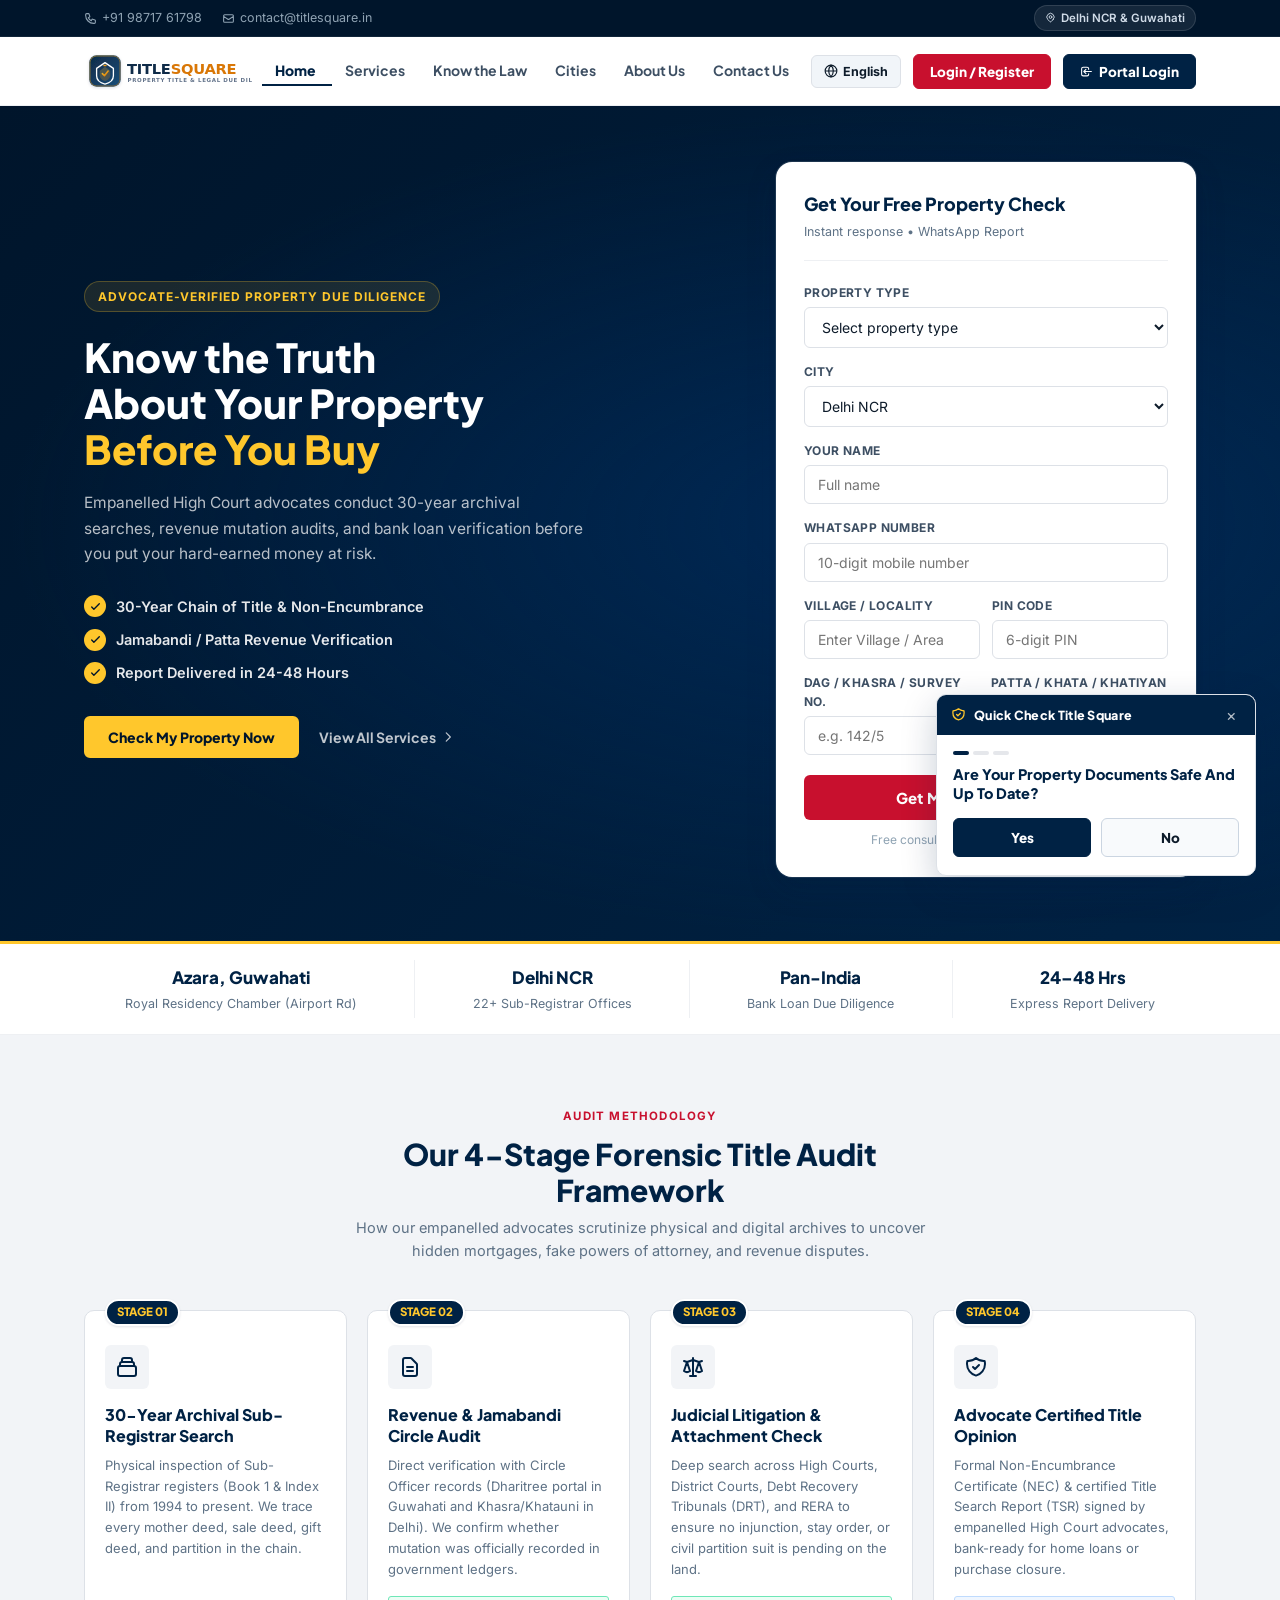
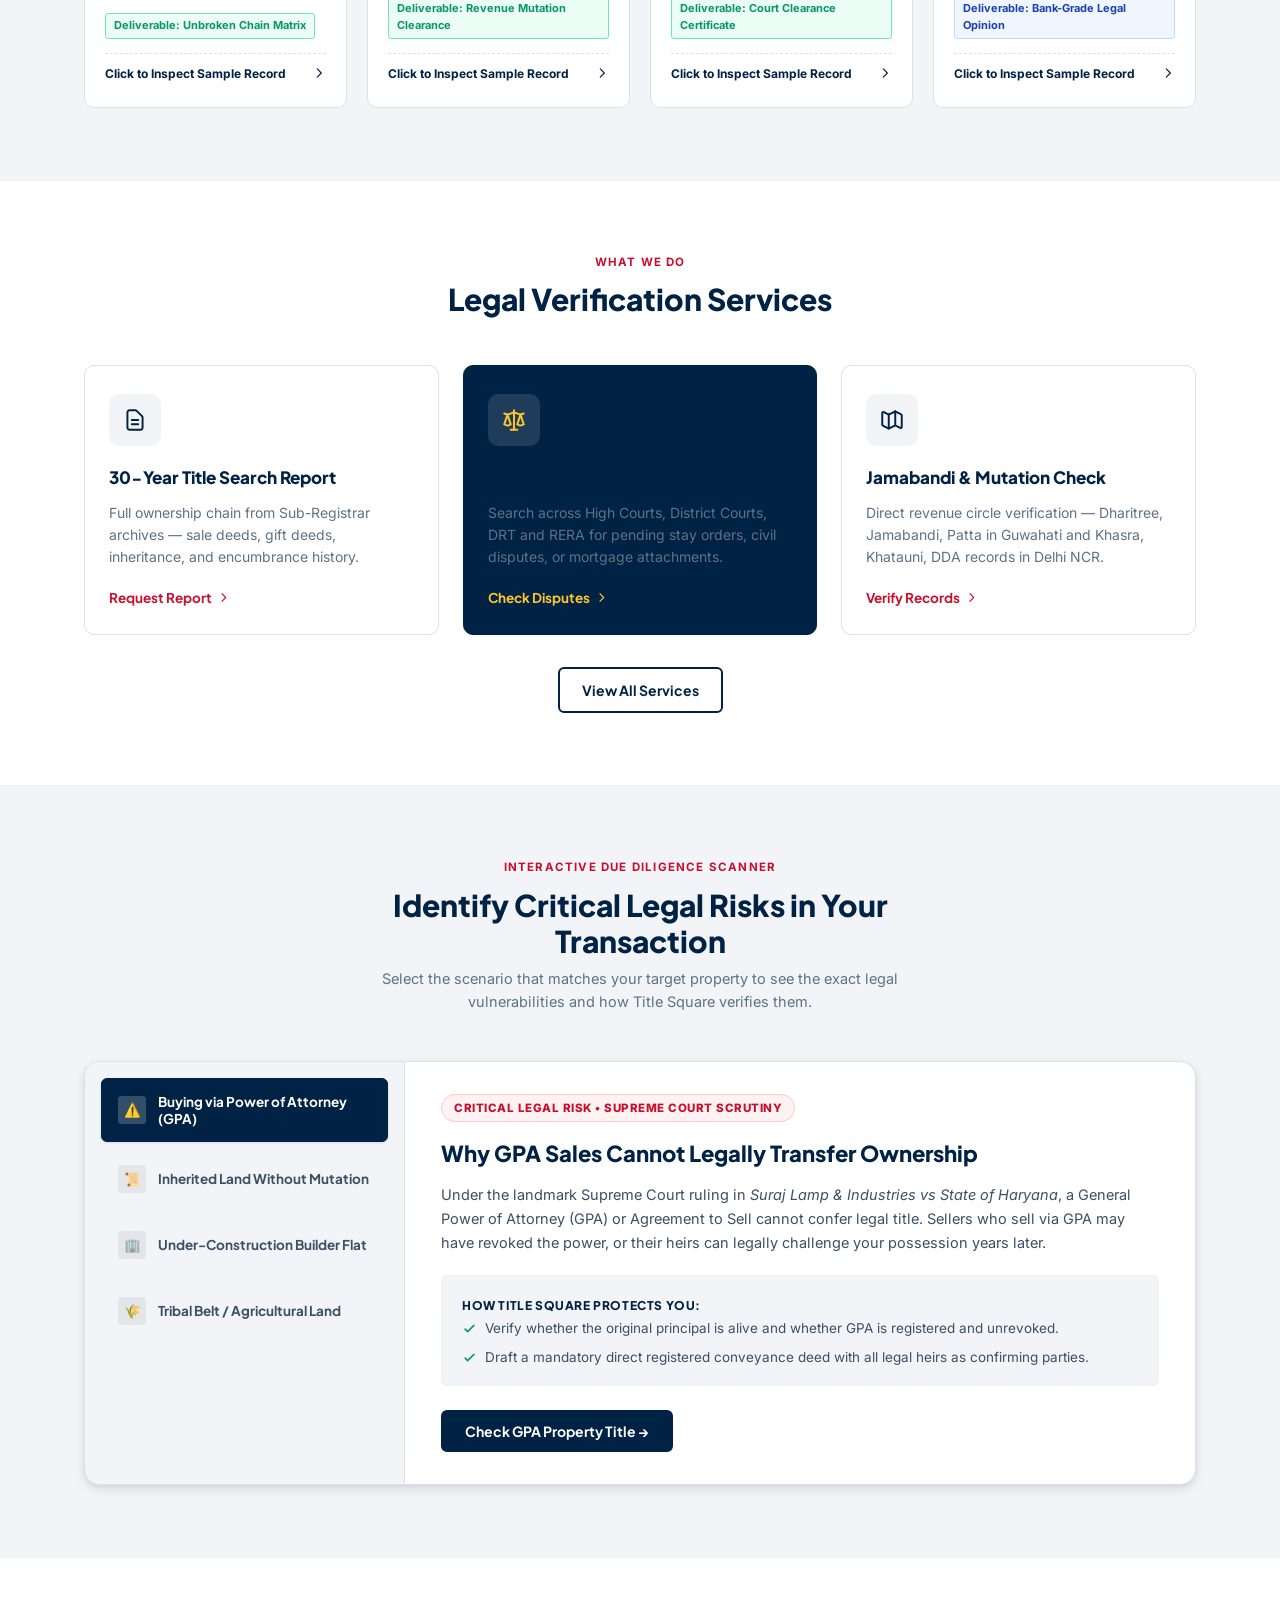
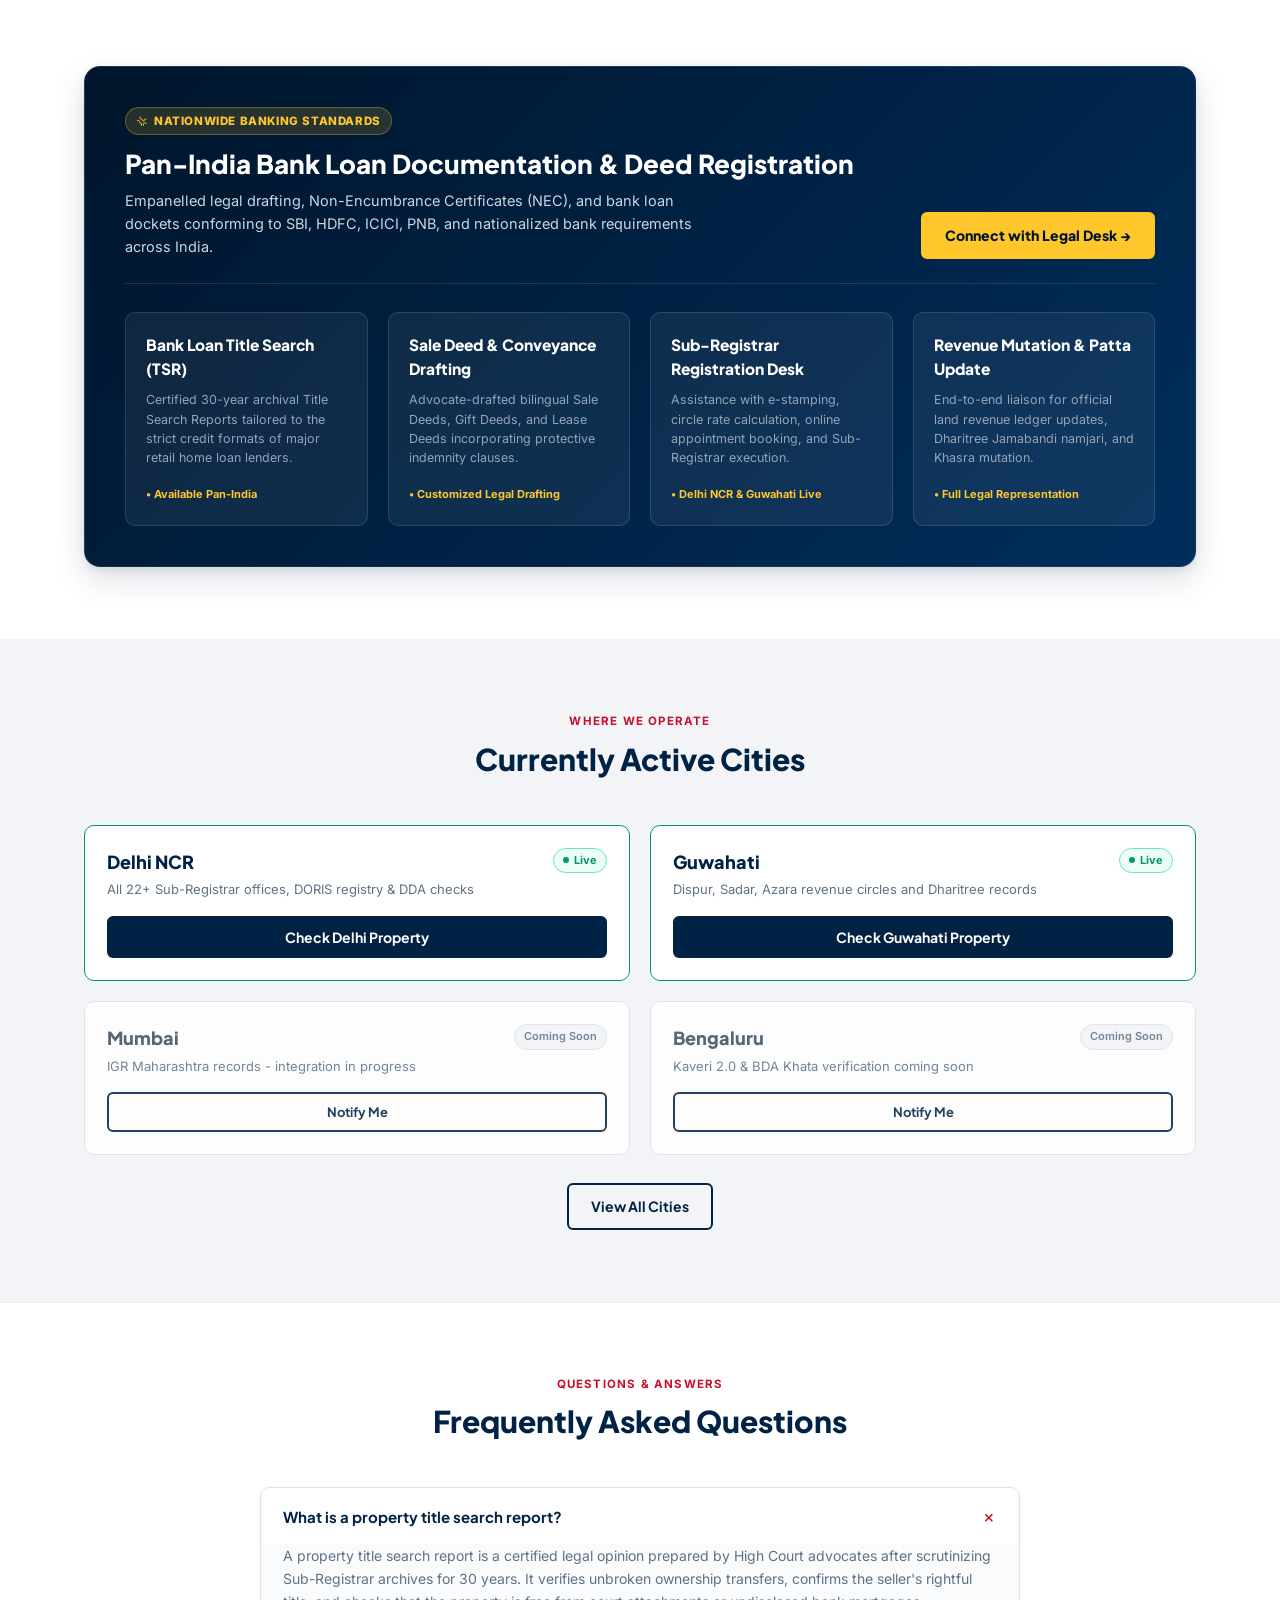
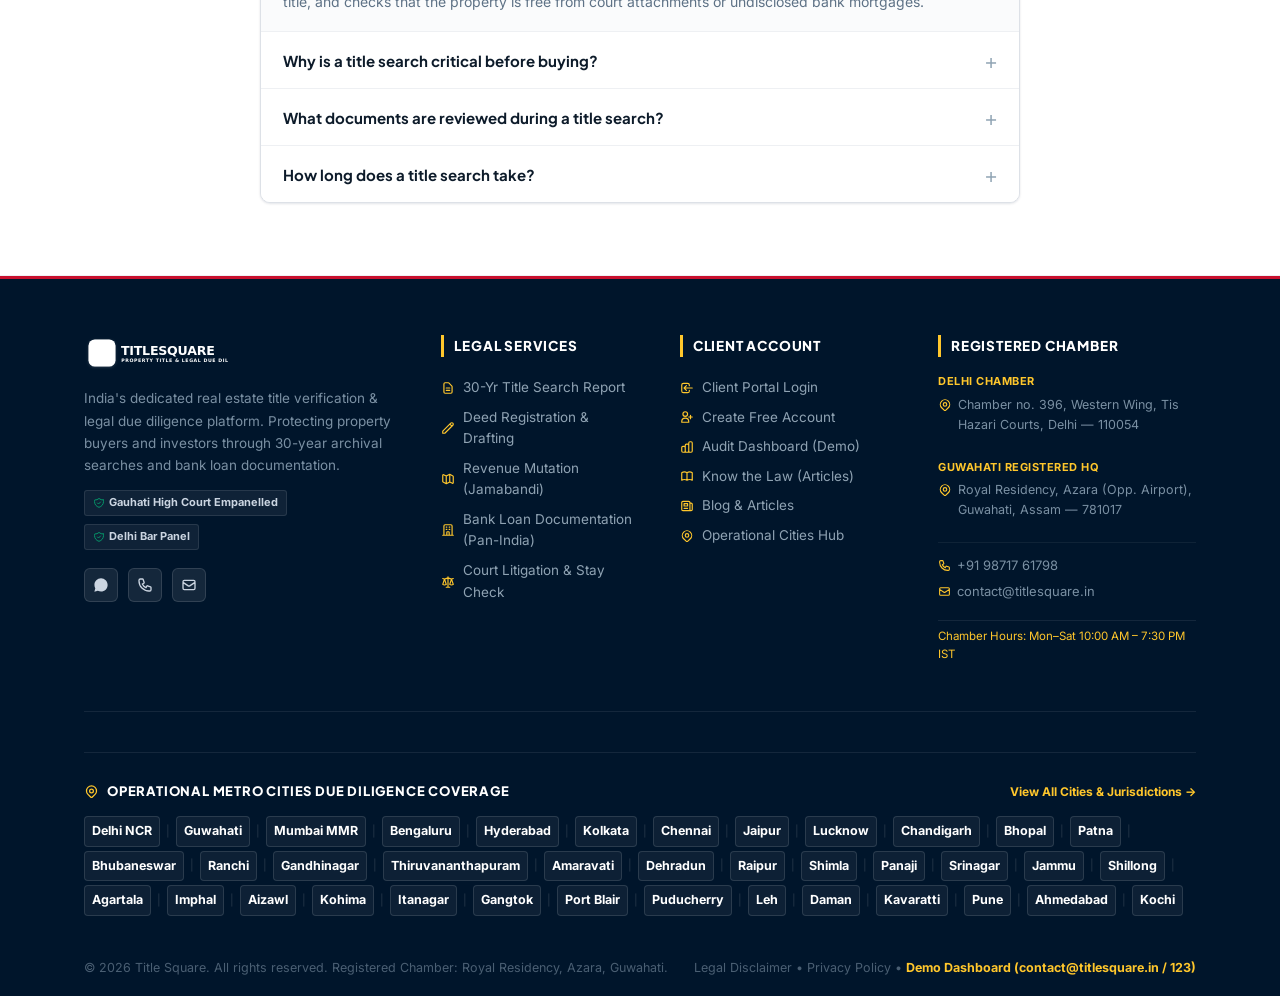
==== commit 984fe048: "Add Delhi chamber address, separate village & pin inputs, Google Sheets live webhook integration, an" ====
--- a/index.html
+++ b/index.html
@@ -199,7 +199,7 @@
             </div>
             <div class="dci-loc">
               <svg width="12" height="12" fill="none" stroke="currentColor" stroke-width="2" viewBox="0 0 24 24"><path stroke-linecap="round" stroke-linejoin="round" d="M17.657 16.657L13.414 20.9a1.998 1.998 0 01-2.827 0l-4.244-4.243a8 8 0 1111.314 0z"/><path stroke-linecap="round" stroke-linejoin="round" d="M15 11a3 3 0 11-6 0 3 3 0 016 0z"/></svg>
-              <span>Delhi NCR &bull; Royal Residency, Azara, Guwahati</span>
+              <span>Tis Hazari Courts, Delhi &bull; Royal Residency, Guwahati</span>
             </div>
           </div>
         </div>
@@ -285,24 +285,56 @@
             </select>
           </div>
           <div class="field-wrap">
-            <label data-i18n="form.city">City</label>
+            <label data-i18n="form.city">City / State Capital</label>
             <select class="field-control" required>
-              <optgroup label="Operational Metro Hubs (Active)">
+              <optgroup label="Headquarters & Metro Chambers">
                 <option value="Delhi NCR" selected>Delhi NCR</option>
-                <option value="Guwahati">Guwahati, Assam</option>
+                <option value="Guwahati">Guwahati (Assam Chamber)</option>
+                <option value="Mumbai">Mumbai MMR (Maharashtra)</option>
+                <option value="Bengaluru">Bengaluru (Karnataka)</option>
+                <option value="Hyderabad">Hyderabad (Telangana)</option>
+                <option value="Kolkata">Kolkata (West Bengal)</option>
+                <option value="Chennai">Chennai (Tamil Nadu)</option>
+                <option value="Pune">Pune (Maharashtra)</option>
               </optgroup>
-              <optgroup label="Upcoming Jurisdictions">
-                <option value="Mumbai" disabled>Mumbai MMR</option>
-                <option value="Bengaluru" disabled>Bengaluru</option>
-                <option value="Hyderabad" disabled>Hyderabad</option>
-                <option value="Kolkata" disabled>Kolkata</option>
-                <option value="Pune" disabled>Pune</option>
-                <option value="Chennai" disabled>Chennai</option>
-                <option value="Ahmedabad" disabled>Ahmedabad</option>
-                <option value="Chandigarh" disabled>Chandigarh Tricity</option>
-                <option value="Jaipur" disabled>Jaipur</option>
-                <option value="Lucknow" disabled>Lucknow</option>
-                <option value="Kochi" disabled>Kochi</option>
+              <optgroup label="North India Capitals">
+                <option value="Chandigarh">Chandigarh (Punjab &amp; Haryana)</option>
+                <option value="Jaipur">Jaipur (Rajasthan)</option>
+                <option value="Lucknow">Lucknow (Uttar Pradesh)</option>
+                <option value="Dehradun">Dehradun (Uttarakhand)</option>
+                <option value="Shimla">Shimla (Himachal Pradesh)</option>
+                <option value="Srinagar">Srinagar (Jammu &amp; Kashmir)</option>
+                <option value="Jammu">Jammu (Jammu &amp; Kashmir)</option>
+              </optgroup>
+              <optgroup label="East &amp; North-East Capitals">
+                <option value="Patna">Patna (Bihar)</option>
+                <option value="Bhubaneswar">Bhubaneswar (Odisha)</option>
+                <option value="Ranchi">Ranchi (Jharkhand)</option>
+                <option value="Shillong">Shillong (Meghalaya)</option>
+                <option value="Agartala">Agartala (Tripura)</option>
+                <option value="Gangtok">Gangtok (Sikkim)</option>
+                <option value="Itanagar">Itanagar (Arunachal Pradesh)</option>
+                <option value="Imphal">Imphal (Manipur)</option>
+                <option value="Aizawl">Aizawl (Mizoram)</option>
+                <option value="Kohima">Kohima (Nagaland)</option>
+              </optgroup>
+              <optgroup label="West &amp; Central India Capitals">
+                <option value="Gandhinagar">Gandhinagar / Ahmedabad (Gujarat)</option>
+                <option value="Panaji">Panaji (Goa)</option>
+                <option value="Bhopal">Bhopal (Madhya Pradesh)</option>
+                <option value="Raipur">Raipur (Chhattisgarh)</option>
+              </optgroup>
+              <optgroup label="South India Capitals">
+                <option value="Thiruvananthapuram">Thiruvananthapuram (Kerala)</option>
+                <option value="Amaravati">Amaravati (Andhra Pradesh)</option>
+                <option value="Kochi">Kochi (Kerala)</option>
+              </optgroup>
+              <optgroup label="Union Territory Capitals">
+                <option value="Port Blair">Port Blair (Andaman &amp; Nicobar)</option>
+                <option value="Puducherry">Puducherry (Puducherry UT)</option>
+                <option value="Leh">Leh (Ladakh)</option>
+                <option value="Daman">Daman (DNH &amp; DD)</option>
+                <option value="Kavaratti">Kavaratti (Lakshadweep)</option>
               </optgroup>
             </select>
           </div>
@@ -312,7 +344,27 @@
           </div>
           <div class="field-wrap">
             <label data-i18n="form.phone">WhatsApp Number</label>
-            <input type="tel" class="field-control" pattern="[0-9]{10}" placeholder="10-digit mobile number" required data-i18n-ph="form.phonePh">
+            <input type="tel" name="phone" class="field-control" pattern="[0-9]{10}" placeholder="10-digit mobile number" required data-i18n-ph="form.phonePh">
+          </div>
+          <div class="modal-grid-2">
+            <div class="field-wrap">
+              <label>Village / Locality</label>
+              <input type="text" name="village" class="field-control" placeholder="Enter Village / Area">
+            </div>
+            <div class="field-wrap">
+              <label>PIN Code</label>
+              <input type="text" name="pincode" class="field-control" pattern="[0-9]{6}" placeholder="6-digit PIN">
+            </div>
+          </div>
+          <div style="display: grid; grid-template-columns: 1fr 1fr; gap: 10px;">
+            <div class="field-wrap">
+              <label>Dag / Khasra / Survey No.</label>
+              <input type="text" name="khasra" class="field-control" placeholder="e.g. 142/5">
+            </div>
+            <div class="field-wrap">
+              <label>Patta / Khata / Khatiyan No.</label>
+              <input type="text" name="patta" class="field-control" placeholder="e.g. 88/B">
+            </div>
           </div>
           <button type="submit" class="btn-reg-submit" data-i18n="form.btnSubmit">Get My Property Report</button>
           <p class="form-footnote" data-i18n="form.footnote">Free consultation. No spam. Confidential.</p>
@@ -838,16 +890,27 @@
 
         <!-- Col 4: Registered Office Details with Icons -->
         <div>
-          <h4 class="footer-heading" data-i18n="footer.hChamber">Registered Chamber</h4>
+          <h4 class="footer-heading" data-i18n="footer.hChamber">Registered Chambers</h4>
           <div class="footer-contact-block">
+            <div class="footer-office" style="margin-bottom: 12px;">
+              <strong style="color: var(--gold); font-size: 11px; text-transform: uppercase; letter-spacing: .5px; display: block; margin-bottom: 2px;">Delhi Chamber</strong>
+              <span style="display: flex; align-items: flex-start; gap: 6px;">
+                <svg width="14" height="14" fill="none" stroke="currentColor" stroke-width="2" viewBox="0 0 24 24" style="color: var(--gold); flex-shrink: 0; margin-top: 3px;"><path stroke-linecap="round" stroke-linejoin="round" d="M17.657 16.657L13.414 20.9a1.998 1.998 0 01-2.827 0l-4.244-4.243a8 8 0 1111.314 0z"/><path stroke-linecap="round" stroke-linejoin="round" d="M15 11a3 3 0 11-6 0 3 3 0 016 0z"/></svg>
+                <a href="contact-us.html#delhi-chamber" style="color: inherit; text-decoration: none;">
+                  Chamber no. 396, Western Wing, Tis Hazari Courts, Delhi — 110054
+                </a>
+              </span>
+            </div>
             <div class="footer-office">
-              <strong data-i18n="footer.chamberName">TITLE SQUARE</strong>
-              <span style="display: flex; align-items: flex-start; gap: 6px; margin-top: 4px;">
+              <strong style="color: var(--gold); font-size: 11px; text-transform: uppercase; letter-spacing: .5px; display: block; margin-bottom: 2px;">Guwahati Registered HQ</strong>
+              <span style="display: flex; align-items: flex-start; gap: 6px;">
                 <svg width="14" height="14" fill="none" stroke="currentColor" stroke-width="2" viewBox="0 0 24 24" style="color: var(--gold); flex-shrink: 0; margin-top: 3px;"><path stroke-linecap="round" stroke-linejoin="round" d="M17.657 16.657L13.414 20.9a1.998 1.998 0 01-2.827 0l-4.244-4.243a8 8 0 1111.314 0z"/><path stroke-linecap="round" stroke-linejoin="round" d="M15 11a3 3 0 11-6 0 3 3 0 016 0z"/></svg>
-                <span data-i18n="footer.chamberAddr">Flat No. 5F, B Block, Royal Residency, Azara SOS Road (Opp. Guwahati Int. Airport), Guwahati, Assam — 781017</span>
+                <a href="contact-us.html#headquarters-chamber" style="color: inherit; text-decoration: none;">
+                  Royal Residency, Azara (Opp. Airport), Guwahati, Assam — 781017
+                </a>
               </span>
             </div>
-            <div class="footer-contact-links">
+            <div class="footer-contact-links" style="margin-top: 10px;">
               <a href="tel:+919871761798" style="display: flex; align-items: center; gap: 6px;">
                 <svg width="13" height="13" fill="none" stroke="currentColor" stroke-width="2" viewBox="0 0 24 24" style="color: var(--gold);"><path stroke-linecap="round" stroke-linejoin="round" d="M3 5a2 2 0 012-2h3.28a1 1 0 01.948.684l1.498 4.493a1 1 0 01-.502 1.21l-2.257 1.13a11.042 11.042 0 005.516 5.516l1.13-2.257a1 1 0 011.21-.502l4.493 1.498a1 1 0 01.684.949V19a2 2 0 01-2 2h-1C9.716 21 3 14.284 3 6V5z"/></svg>
                 +91 98717 61798
@@ -870,41 +933,91 @@
         <div class="footer-cities-header">
           <div class="footer-cities-title">
             <svg width="15" height="15" fill="none" stroke="currentColor" stroke-width="2" viewBox="0 0 24 24"><path stroke-linecap="round" stroke-linejoin="round" d="M17.657 16.657L13.414 20.9a1.998 1.998 0 01-2.827 0l-4.244-4.243a8 8 0 1111.314 0z"/><path stroke-linecap="round" stroke-linejoin="round" d="M15 11a3 3 0 11-6 0 3 3 0 016 0z"/></svg>
-            <span data-i18n="footer.hCitiesCoverage">Operational Metro Cities Due Diligence Coverage</span>
-          </div>
-          <a href="cities.html" class="footer-cities-hub-link" data-i18n="footer.viewAllCities">View All Cities &amp; Jurisdictions &rarr;</a>
+            <span data-i18n="footer.hCitiesCoverage">All Indian State Capitals &amp; Metro Cities Due Diligence Coverage</span>
+          </div>
+          <a href="cities.html#capitals-directory" class="footer-cities-hub-link" data-i18n="footer.viewAllCities">View All Capitals &amp; Jurisdictions &rarr;</a>
         </div>
         <div class="footer-cities-links-wrap">
           <a href="javascript:void(0)" class="footer-city-tag is-active-hub open-modal-trigger" data-city="Delhi NCR" title="Click to verify Delhi NCR Property">Delhi NCR</a>
           <span class="footer-city-divider">|</span>
-          <a href="javascript:void(0)" class="footer-city-tag is-active-hub open-modal-trigger" data-city="Guwahati" title="Click to verify Guwahati Assam Property">Guwahati</a>
-          <span class="footer-city-divider">|</span>
-          <span class="footer-city-tag is-disabled-city">Mumbai MMR</span>
-          <span class="footer-city-divider">|</span>
-          <span class="footer-city-tag is-disabled-city">Bengaluru</span>
-          <span class="footer-city-divider">|</span>
-          <span class="footer-city-tag is-disabled-city">Hyderabad</span>
-          <span class="footer-city-divider">|</span>
-          <span class="footer-city-tag is-disabled-city">Kolkata</span>
-          <span class="footer-city-divider">|</span>
-          <span class="footer-city-tag is-disabled-city">Pune</span>
-          <span class="footer-city-divider">|</span>
-          <span class="footer-city-tag is-disabled-city">Chennai</span>
-          <span class="footer-city-divider">|</span>
-          <span class="footer-city-tag is-disabled-city">Ahmedabad</span>
-          <span class="footer-city-divider">|</span>
-          <span class="footer-city-tag is-disabled-city">Chandigarh Tricity</span>
-          <span class="footer-city-divider">|</span>
-          <span class="footer-city-tag is-disabled-city">Jaipur</span>
-          <span class="footer-city-divider">|</span>
-          <span class="footer-city-tag is-disabled-city">Lucknow</span>
-          <span class="footer-city-divider">|</span>
-          <span class="footer-city-tag is-disabled-city">Kochi</span>
+          <a href="javascript:void(0)" class="footer-city-tag is-active-hub open-modal-trigger" data-city="Guwahati" title="Click to verify Guwahati (Assam) Property">Guwahati</a>
+          <span class="footer-city-divider">|</span>
+          <a href="javascript:void(0)" class="footer-city-tag is-active-hub open-modal-trigger" data-city="Mumbai" title="Click to verify Mumbai Property">Mumbai MMR</a>
+          <span class="footer-city-divider">|</span>
+          <a href="javascript:void(0)" class="footer-city-tag is-active-hub open-modal-trigger" data-city="Bengaluru" title="Click to verify Bengaluru Property">Bengaluru</a>
+          <span class="footer-city-divider">|</span>
+          <a href="javascript:void(0)" class="footer-city-tag is-active-hub open-modal-trigger" data-city="Hyderabad" title="Click to verify Hyderabad Property">Hyderabad</a>
+          <span class="footer-city-divider">|</span>
+          <a href="javascript:void(0)" class="footer-city-tag is-active-hub open-modal-trigger" data-city="Kolkata" title="Click to verify Kolkata Property">Kolkata</a>
+          <span class="footer-city-divider">|</span>
+          <a href="javascript:void(0)" class="footer-city-tag is-active-hub open-modal-trigger" data-city="Chennai" title="Click to verify Chennai Property">Chennai</a>
+          <span class="footer-city-divider">|</span>
+          <a href="javascript:void(0)" class="footer-city-tag is-active-hub open-modal-trigger" data-city="Jaipur" title="Click to verify Jaipur (Rajasthan) Property">Jaipur</a>
+          <span class="footer-city-divider">|</span>
+          <a href="javascript:void(0)" class="footer-city-tag is-active-hub open-modal-trigger" data-city="Lucknow" title="Click to verify Lucknow (Uttar Pradesh) Property">Lucknow</a>
+          <span class="footer-city-divider">|</span>
+          <a href="javascript:void(0)" class="footer-city-tag is-active-hub open-modal-trigger" data-city="Chandigarh" title="Click to verify Chandigarh Property">Chandigarh</a>
+          <span class="footer-city-divider">|</span>
+          <a href="javascript:void(0)" class="footer-city-tag is-active-hub open-modal-trigger" data-city="Bhopal" title="Click to verify Bhopal (Madhya Pradesh) Property">Bhopal</a>
+          <span class="footer-city-divider">|</span>
+          <a href="javascript:void(0)" class="footer-city-tag is-active-hub open-modal-trigger" data-city="Patna" title="Click to verify Patna (Bihar) Property">Patna</a>
+          <span class="footer-city-divider">|</span>
+          <a href="javascript:void(0)" class="footer-city-tag is-active-hub open-modal-trigger" data-city="Bhubaneswar" title="Click to verify Bhubaneswar (Odisha) Property">Bhubaneswar</a>
+          <span class="footer-city-divider">|</span>
+          <a href="javascript:void(0)" class="footer-city-tag is-active-hub open-modal-trigger" data-city="Ranchi" title="Click to verify Ranchi (Jharkhand) Property">Ranchi</a>
+          <span class="footer-city-divider">|</span>
+          <a href="javascript:void(0)" class="footer-city-tag is-active-hub open-modal-trigger" data-city="Gandhinagar" title="Click to verify Gandhinagar / Ahmedabad Property">Gandhinagar</a>
+          <span class="footer-city-divider">|</span>
+          <a href="javascript:void(0)" class="footer-city-tag is-active-hub open-modal-trigger" data-city="Thiruvananthapuram" title="Click to verify Thiruvananthapuram (Kerala) Property">Thiruvananthapuram</a>
+          <span class="footer-city-divider">|</span>
+          <a href="javascript:void(0)" class="footer-city-tag is-active-hub open-modal-trigger" data-city="Amaravati" title="Click to verify Amaravati (Andhra Pradesh) Property">Amaravati</a>
+          <span class="footer-city-divider">|</span>
+          <a href="javascript:void(0)" class="footer-city-tag is-active-hub open-modal-trigger" data-city="Dehradun" title="Click to verify Dehradun (Uttarakhand) Property">Dehradun</a>
+          <span class="footer-city-divider">|</span>
+          <a href="javascript:void(0)" class="footer-city-tag is-active-hub open-modal-trigger" data-city="Raipur" title="Click to verify Raipur (Chhattisgarh) Property">Raipur</a>
+          <span class="footer-city-divider">|</span>
+          <a href="javascript:void(0)" class="footer-city-tag is-active-hub open-modal-trigger" data-city="Shimla" title="Click to verify Shimla (Himachal Pradesh) Property">Shimla</a>
+          <span class="footer-city-divider">|</span>
+          <a href="javascript:void(0)" class="footer-city-tag is-active-hub open-modal-trigger" data-city="Panaji" title="Click to verify Panaji (Goa) Property">Panaji</a>
+          <span class="footer-city-divider">|</span>
+          <a href="javascript:void(0)" class="footer-city-tag is-active-hub open-modal-trigger" data-city="Srinagar" title="Click to verify Srinagar (J&K) Property">Srinagar</a>
+          <span class="footer-city-divider">|</span>
+          <a href="javascript:void(0)" class="footer-city-tag is-active-hub open-modal-trigger" data-city="Jammu" title="Click to verify Jammu (J&K) Property">Jammu</a>
+          <span class="footer-city-divider">|</span>
+          <a href="javascript:void(0)" class="footer-city-tag is-active-hub open-modal-trigger" data-city="Shillong" title="Click to verify Shillong (Meghalaya) Property">Shillong</a>
+          <span class="footer-city-divider">|</span>
+          <a href="javascript:void(0)" class="footer-city-tag is-active-hub open-modal-trigger" data-city="Agartala" title="Click to verify Agartala (Tripura) Property">Agartala</a>
+          <span class="footer-city-divider">|</span>
+          <a href="javascript:void(0)" class="footer-city-tag is-active-hub open-modal-trigger" data-city="Imphal" title="Click to verify Imphal (Manipur) Property">Imphal</a>
+          <span class="footer-city-divider">|</span>
+          <a href="javascript:void(0)" class="footer-city-tag is-active-hub open-modal-trigger" data-city="Aizawl" title="Click to verify Aizawl (Mizoram) Property">Aizawl</a>
+          <span class="footer-city-divider">|</span>
+          <a href="javascript:void(0)" class="footer-city-tag is-active-hub open-modal-trigger" data-city="Kohima" title="Click to verify Kohima (Nagaland) Property">Kohima</a>
+          <span class="footer-city-divider">|</span>
+          <a href="javascript:void(0)" class="footer-city-tag is-active-hub open-modal-trigger" data-city="Itanagar" title="Click to verify Itanagar (Arunachal) Property">Itanagar</a>
+          <span class="footer-city-divider">|</span>
+          <a href="javascript:void(0)" class="footer-city-tag is-active-hub open-modal-trigger" data-city="Gangtok" title="Click to verify Gangtok (Sikkim) Property">Gangtok</a>
+          <span class="footer-city-divider">|</span>
+          <a href="javascript:void(0)" class="footer-city-tag is-active-hub open-modal-trigger" data-city="Port Blair" title="Click to verify Port Blair (A&N) Property">Port Blair</a>
+          <span class="footer-city-divider">|</span>
+          <a href="javascript:void(0)" class="footer-city-tag is-active-hub open-modal-trigger" data-city="Puducherry" title="Click to verify Puducherry Property">Puducherry</a>
+          <span class="footer-city-divider">|</span>
+          <a href="javascript:void(0)" class="footer-city-tag is-active-hub open-modal-trigger" data-city="Leh" title="Click to verify Leh (Ladakh) Property">Leh</a>
+          <span class="footer-city-divider">|</span>
+          <a href="javascript:void(0)" class="footer-city-tag is-active-hub open-modal-trigger" data-city="Daman" title="Click to verify Daman Property">Daman</a>
+          <span class="footer-city-divider">|</span>
+          <a href="javascript:void(0)" class="footer-city-tag is-active-hub open-modal-trigger" data-city="Kavaratti" title="Click to verify Kavaratti Property">Kavaratti</a>
+          <span class="footer-city-divider">|</span>
+          <a href="javascript:void(0)" class="footer-city-tag is-active-hub open-modal-trigger" data-city="Pune" title="Click to verify Pune Property">Pune</a>
+          <span class="footer-city-divider">|</span>
+          <a href="javascript:void(0)" class="footer-city-tag is-active-hub open-modal-trigger" data-city="Ahmedabad" title="Click to verify Ahmedabad Property">Ahmedabad</a>
+          <span class="footer-city-divider">|</span>
+          <a href="javascript:void(0)" class="footer-city-tag is-active-hub open-modal-trigger" data-city="Kochi" title="Click to verify Kochi Property">Kochi</a>
         </div>
       </div>
 
       <div class="footer-bottom-bar">
-        <p data-i18n="footer.rights">&copy; 2026 Title Square. All rights reserved. Registered Chamber: Royal Residency, Azara, Guwahati.</p>
+        <p data-i18n="footer.rights">&copy; 2026 Title Square Law Firm. All rights reserved. Registered Chambers: Tis Hazari Courts, Delhi &bull; Royal Residency, Azara, Guwahati.</p>
         <p><a href="know-the-law.html" data-i18n="footer.disclaimer">Legal Disclaimer</a> &bull; <a href="about-us.html" data-i18n="footer.privacy">Privacy Policy</a> &bull; <a href="dashboard.html" style="color: var(--gold); font-weight: 700;" data-i18n="footer.demoCred">Demo Dashboard (contact@titlesquare.in / 123)</a></p>
       </div>
     </div>
@@ -956,26 +1069,78 @@
             <input type="tel" class="field-control" pattern="[0-9]{10}" placeholder="+91 10-digit number" required>
           </div>
           <div class="field-wrap">
-            <label>Select City</label>
+            <label>Select City / State Capital</label>
             <select class="field-control" required>
-              <optgroup label="Operational Metro Hubs (Active)">
+              <optgroup label="Headquarters & Metro Chambers">
                 <option value="Delhi NCR" selected>Delhi NCR</option>
-                <option value="Guwahati">Guwahati, Assam</option>
+                <option value="Guwahati">Guwahati (Assam Chamber)</option>
+                <option value="Mumbai">Mumbai MMR (Maharashtra)</option>
+                <option value="Bengaluru">Bengaluru (Karnataka)</option>
+                <option value="Hyderabad">Hyderabad (Telangana)</option>
+                <option value="Kolkata">Kolkata (West Bengal)</option>
+                <option value="Chennai">Chennai (Tamil Nadu)</option>
+                <option value="Pune">Pune (Maharashtra)</option>
               </optgroup>
-              <optgroup label="Upcoming Jurisdictions">
-                <option value="Mumbai" disabled>Mumbai MMR</option>
-                <option value="Bengaluru" disabled>Bengaluru</option>
-                <option value="Hyderabad" disabled>Hyderabad</option>
-                <option value="Kolkata" disabled>Kolkata</option>
-                <option value="Pune" disabled>Pune</option>
-                <option value="Chennai" disabled>Chennai</option>
-                <option value="Ahmedabad" disabled>Ahmedabad</option>
-                <option value="Chandigarh" disabled>Chandigarh Tricity</option>
-                <option value="Jaipur" disabled>Jaipur</option>
-                <option value="Lucknow" disabled>Lucknow</option>
-                <option value="Kochi" disabled>Kochi</option>
+              <optgroup label="North India Capitals">
+                <option value="Chandigarh">Chandigarh (Punjab &amp; Haryana)</option>
+                <option value="Jaipur">Jaipur (Rajasthan)</option>
+                <option value="Lucknow">Lucknow (Uttar Pradesh)</option>
+                <option value="Dehradun">Dehradun (Uttarakhand)</option>
+                <option value="Shimla">Shimla (Himachal Pradesh)</option>
+                <option value="Srinagar">Srinagar (Jammu &amp; Kashmir)</option>
+                <option value="Jammu">Jammu (Jammu &amp; Kashmir)</option>
+              </optgroup>
+              <optgroup label="East &amp; North-East Capitals">
+                <option value="Patna">Patna (Bihar)</option>
+                <option value="Bhubaneswar">Bhubaneswar (Odisha)</option>
+                <option value="Ranchi">Ranchi (Jharkhand)</option>
+                <option value="Shillong">Shillong (Meghalaya)</option>
+                <option value="Agartala">Agartala (Tripura)</option>
+                <option value="Gangtok">Gangtok (Sikkim)</option>
+                <option value="Itanagar">Itanagar (Arunachal Pradesh)</option>
+                <option value="Imphal">Imphal (Manipur)</option>
+                <option value="Aizawl">Aizawl (Mizoram)</option>
+                <option value="Kohima">Kohima (Nagaland)</option>
+              </optgroup>
+              <optgroup label="West &amp; Central India Capitals">
+                <option value="Gandhinagar">Gandhinagar / Ahmedabad (Gujarat)</option>
+                <option value="Panaji">Panaji (Goa)</option>
+                <option value="Bhopal">Bhopal (Madhya Pradesh)</option>
+                <option value="Raipur">Raipur (Chhattisgarh)</option>
+              </optgroup>
+              <optgroup label="South India Capitals">
+                <option value="Thiruvananthapuram">Thiruvananthapuram (Kerala)</option>
+                <option value="Amaravati">Amaravati (Andhra Pradesh)</option>
+                <option value="Kochi">Kochi (Kerala)</option>
+              </optgroup>
+              <optgroup label="Union Territory Capitals">
+                <option value="Port Blair">Port Blair (Andaman &amp; Nicobar)</option>
+                <option value="Puducherry">Puducherry (Puducherry UT)</option>
+                <option value="Leh">Leh (Ladakh)</option>
+                <option value="Daman">Daman (DNH &amp; DD)</option>
+                <option value="Kavaratti">Kavaratti (Lakshadweep)</option>
               </optgroup>
             </select>
+          </div>
+          <div class="modal-grid-2">
+            <div class="field-wrap">
+              <label>Village / Locality</label>
+              <input type="text" name="village" class="field-control" placeholder="Enter Village / Area">
+            </div>
+            <div class="field-wrap">
+              <label>PIN Code</label>
+              <input type="text" name="pincode" class="field-control" pattern="[0-9]{6}" placeholder="6-digit PIN">
+            </div>
+          </div>
+          <div class="modal-grid-2">
+            <div class="field-wrap">
+              <label>Dag / Khasra / Survey No.</label>
+              <input type="text" name="khasra" class="field-control" placeholder="e.g. 142/5">
+            </div>
+            <div class="field-wrap">
+              <label>Patta / Khata / Khatiyan No.</label>
+              <input type="text" name="patta" class="field-control" placeholder="e.g. 88/B">
+            </div>
           </div>
           <div class="wa-optin">
             <span class="wa-optin-txt">
--- a/css/components.css
+++ b/css/components.css
@@ -671,11 +671,25 @@
   background: #fff;
   border-radius: var(--r-lg);
   width: 100%;
-  max-width: 410px;
-  overflow: hidden;
+  max-width: 480px;
+  max-height: 92vh;
+  overflow-y: auto;
   box-shadow: var(--shadow-lg);
   position: relative;
   border: 1px solid var(--border);
+}
+
+.modal-grid-2 {
+  display: grid;
+  grid-template-columns: 1fr 1fr;
+  gap: 12px;
+}
+
+@media (max-width: 480px) {
+  .modal-grid-2 {
+    grid-template-columns: 1fr;
+    gap: 0;
+  }
 }
 
 .modal-x-btn {
@@ -750,6 +764,144 @@
 
 .btn-modal-red:hover { background: var(--red-hover); }
 .btn-modal-red:active { transform: scale(.98); }
+
+/* ============================================================
+   MODERN INTERACTIVE LEAD SUCCESS MODAL & TOAST
+   ============================================================ */
+.lead-success-layer {
+  position: fixed;
+  inset: 0;
+  background: rgba(0, 21, 43, 0.78);
+  backdrop-filter: blur(5px);
+  display: flex;
+  align-items: center;
+  justify-content: center;
+  z-index: 9999;
+  opacity: 0;
+  visibility: hidden;
+  transition: opacity 0.25s ease, visibility 0.25s ease;
+  padding: 20px;
+}
+
+.lead-success-layer.is-active {
+  opacity: 1;
+  visibility: visible;
+}
+
+.lead-success-card {
+  background: #ffffff;
+  border-radius: 16px;
+  width: 100%;
+  max-width: 440px;
+  text-align: center;
+  overflow: hidden;
+  box-shadow: 0 25px 50px -12px rgba(0, 34, 68, 0.35);
+  border: 1px solid rgba(0, 34, 68, 0.12);
+  transform: translateY(20px) scale(0.96);
+  transition: transform 0.25s cubic-bezier(0.34, 1.56, 0.64, 1);
+  position: relative;
+}
+
+.lead-success-layer.is-active .lead-success-card {
+  transform: translateY(0) scale(1);
+}
+
+.lead-success-header {
+  background: linear-gradient(135deg, #00152b 0%, #002244 100%);
+  padding: 30px 24px 24px;
+  color: #ffffff;
+  border-bottom: 3px solid var(--gold);
+  position: relative;
+}
+
+.lead-success-badge-icon {
+  width: 64px;
+  height: 64px;
+  background: #059669;
+  color: #ffffff;
+  border-radius: 50%;
+  display: flex;
+  align-items: center;
+  justify-content: center;
+  margin: 0 auto 14px;
+  box-shadow: 0 0 0 6px rgba(5, 150, 105, 0.25);
+  animation: pulseSuccess 1.5s infinite;
+}
+
+@keyframes pulseSuccess {
+  0% { box-shadow: 0 0 0 0 rgba(5, 150, 105, 0.4); }
+  70% { box-shadow: 0 0 0 12px rgba(5, 150, 105, 0); }
+  100% { box-shadow: 0 0 0 0 rgba(5, 150, 105, 0); }
+}
+
+.lead-success-title {
+  font-family: var(--font-h);
+  font-size: 20px;
+  font-weight: 800;
+  margin-bottom: 4px;
+  color: #ffffff;
+}
+
+.lead-success-sub {
+  font-size: 13px;
+  color: rgba(255, 255, 255, 0.75);
+}
+
+.lead-success-body {
+  padding: 24px;
+}
+
+.lead-success-pill {
+  background: #ecfdf5;
+  border: 1px solid #a7f3d0;
+  color: #065f46;
+  font-size: 12.5px;
+  font-weight: 700;
+  padding: 8px 14px;
+  border-radius: 20px;
+  display: inline-flex;
+  align-items: center;
+  gap: 6px;
+  margin-bottom: 16px;
+}
+
+.lead-success-meta-box {
+  background: #f8fafc;
+  border: 1px solid #e2e8f0;
+  border-radius: 10px;
+  padding: 14px;
+  text-align: left;
+  font-size: 12.5px;
+  color: #334155;
+  line-height: 1.6;
+  margin-bottom: 20px;
+}
+
+.lead-success-meta-box strong {
+  color: #002244;
+}
+
+.lead-success-action-btn {
+  width: 100%;
+  padding: 13px;
+  background: var(--navy);
+  color: #ffffff;
+  border: none;
+  border-radius: 8px;
+  font-family: var(--font-h);
+  font-size: 14px;
+  font-weight: 800;
+  cursor: pointer;
+  transition: background 0.15s ease, transform 0.1s ease;
+}
+
+.lead-success-action-btn:hover {
+  background: var(--navy-dark);
+}
+
+.lead-success-action-btn:active {
+  transform: scale(0.98);
+}
 
 /* ============================================================
    INTERACTIVE RISK SCANNER (index.html)
@@ -1346,6 +1498,288 @@
   display: flex;
   gap: 14px;
   flex-wrap: wrap;
+}
+
+/* Headquarters Interactive Grid & Live Map */
+.hq-interactive-grid {
+  display: grid;
+  grid-template-columns: 1fr 1.22fr;
+  gap: 28px;
+  align-items: stretch;
+  margin-top: 24px;
+}
+
+.hq-chamber-info-card {
+  background: var(--bg-page);
+  border: 1px solid var(--border);
+  border-radius: var(--r-md);
+  padding: 24px;
+  display: flex;
+  flex-direction: column;
+  justify-content: space-between;
+}
+
+.hq-chamber-subtitle {
+  font-size: 11px;
+  font-weight: 800;
+  text-transform: uppercase;
+  letter-spacing: .8px;
+  color: var(--navy);
+  margin-bottom: 12px;
+  display: flex;
+  align-items: center;
+  gap: 6px;
+}
+
+.hq-full-address-box {
+  background: #ffffff;
+  border: 1px solid var(--border);
+  border-radius: var(--r-sm);
+  padding: 16px;
+  margin-bottom: 16px;
+  box-shadow: 0 1px 3px rgba(0, 0, 0, 0.03);
+}
+
+.hq-full-address-text {
+  font-size: 14px;
+  font-weight: 600;
+  color: var(--text-dark);
+  line-height: 1.55;
+  margin-bottom: 12px;
+}
+
+.btn-copy-address {
+  display: inline-flex;
+  align-items: center;
+  gap: 6px;
+  font-size: 12px;
+  font-weight: 700;
+  color: var(--navy);
+  background: #f1f5f9;
+  border: 1px solid #cbd5e1;
+  padding: 6px 14px;
+  border-radius: var(--r-sm);
+  cursor: pointer;
+  transition: all 0.2s ease;
+}
+
+.btn-copy-address:hover {
+  background: #e2e8f0;
+  color: var(--navy-dark);
+}
+
+.btn-copy-address.is-copied {
+  background: #ecfdf5;
+  color: #065f46;
+  border-color: #6ee7b7;
+}
+
+.hq-transit-list {
+  display: grid;
+  grid-template-columns: 1fr 1fr;
+  gap: 10px;
+  margin-bottom: 16px;
+}
+
+.hq-transit-item {
+  background: #ffffff;
+  border: 1px solid var(--border);
+  border-radius: var(--r-sm);
+  padding: 10px 12px;
+  display: flex;
+  align-items: flex-start;
+  gap: 8px;
+}
+
+.hq-transit-icon {
+  font-size: 16px;
+  line-height: 1;
+  flex-shrink: 0;
+  margin-top: 1px;
+}
+
+.hq-transit-title {
+  font-size: 12px;
+  font-weight: 700;
+  color: var(--text-dark);
+  display: block;
+}
+
+.hq-transit-sub {
+  font-size: 11px;
+  color: var(--text-muted);
+  display: block;
+  margin-top: 2px;
+}
+
+.hq-visiting-note {
+  font-size: 12px;
+  background: #fffbeb;
+  border: 1px solid #fef3c7;
+  color: #92400e;
+  border-radius: var(--r-sm);
+  padding: 10px 14px;
+  margin-bottom: 20px;
+  line-height: 1.45;
+}
+
+.hq-chamber-actions {
+  display: flex;
+  gap: 10px;
+  flex-wrap: wrap;
+}
+
+/* Map Card */
+.hq-map-wrapper {
+  background: #ffffff;
+  border: 1.5px solid var(--border);
+  border-radius: var(--r-md);
+  overflow: hidden;
+  box-shadow: var(--shadow-sm);
+  display: flex;
+  flex-direction: column;
+}
+
+.hq-map-header {
+  background: var(--navy);
+  color: #ffffff;
+  padding: 12px 18px;
+  display: flex;
+  justify-content: space-between;
+  align-items: center;
+  flex-wrap: wrap;
+  gap: 10px;
+}
+
+.hq-map-header-left {
+  display: flex;
+  align-items: center;
+  gap: 8px;
+  font-size: 13px;
+  font-weight: 700;
+}
+
+.hq-live-dot {
+  width: 8px;
+  height: 8px;
+  border-radius: 50%;
+  background: #22c55e;
+  display: inline-block;
+  box-shadow: 0 0 0 0 rgba(34, 197, 94, 0.7);
+  animation: mapPulse 2s infinite;
+}
+
+@keyframes mapPulse {
+  0% {
+    box-shadow: 0 0 0 0 rgba(34, 197, 94, 0.7);
+  }
+  70% {
+    box-shadow: 0 0 0 8px rgba(34, 197, 94, 0);
+  }
+  100% {
+    box-shadow: 0 0 0 0 rgba(34, 197, 94, 0);
+  }
+}
+
+.badge-google-verified {
+  background: rgba(255, 255, 255, 0.15);
+  border: 1px solid rgba(255, 255, 255, 0.25);
+  color: #ffffff;
+  font-size: 11px;
+  font-weight: 700;
+  padding: 3px 9px;
+  border-radius: var(--r-xl);
+  display: inline-flex;
+  align-items: center;
+  gap: 4px;
+}
+
+.hq-map-frame {
+  position: relative;
+  width: 100%;
+  height: 100%;
+  min-height: 420px;
+  background: #e5e3df;
+}
+
+.hq-map-frame iframe {
+  position: absolute;
+  top: 0;
+  left: 0;
+  width: 100%;
+  height: 100%;
+  border: 0;
+}
+
+.hq-map-toolbar {
+  background: #ffffff;
+  padding: 12px 16px;
+  border-top: 1px solid var(--border);
+  display: flex;
+  align-items: center;
+  justify-content: space-between;
+  flex-wrap: wrap;
+  gap: 10px;
+}
+
+.hq-map-toolbar-actions {
+  display: flex;
+  align-items: center;
+  gap: 8px;
+  flex-wrap: wrap;
+}
+
+.map-action-btn {
+  display: inline-flex;
+  align-items: center;
+  gap: 6px;
+  font-size: 12px;
+  font-weight: 700;
+  padding: 7px 14px;
+  border-radius: var(--r-sm);
+  text-decoration: none;
+  cursor: pointer;
+  transition: all 0.2s ease;
+  border: 1px solid transparent;
+}
+
+.map-action-primary {
+  background: var(--navy);
+  color: #ffffff;
+}
+
+.map-action-primary:hover {
+  background: var(--navy-mid);
+  color: #ffffff;
+}
+
+.map-action-secondary {
+  background: #ffffff;
+  border-color: var(--border);
+  color: var(--navy);
+}
+
+.map-action-secondary:hover {
+  background: var(--bg-page);
+  border-color: var(--navy);
+}
+
+.map-action-secondary.is-copied {
+  background: #ecfdf5;
+  color: #065f46;
+  border-color: #6ee7b7;
+}
+
+.map-coords-badge {
+  font-size: 11px;
+  font-weight: 600;
+  color: var(--text-muted);
+  display: inline-flex;
+  align-items: center;
+  gap: 4px;
+  background: var(--bg-page);
+  padding: 4px 8px;
+  border-radius: var(--r-sm);
 }
 
 /* Interactive Estimator */
@@ -3467,3 +3901,215 @@
     gap: 3px 5px;
   }
 }
+
+/* ============================================================
+   INDIAN STATE CAPITALS DIRECTORY COMPONENT (cities.html)
+   ============================================================ */
+.capitals-filter-wrapper {
+  background: #ffffff;
+  border: 1.5px solid var(--border);
+  border-radius: var(--r-md);
+  padding: 22px 26px;
+  margin-bottom: 32px;
+  box-shadow: var(--shadow-sm);
+}
+
+.capitals-search-box {
+  position: relative;
+  margin-bottom: 18px;
+}
+
+.capitals-search-box svg {
+  position: absolute;
+  left: 14px;
+  top: 50%;
+  transform: translateY(-50%);
+  color: var(--text-muted);
+}
+
+.capitals-search-box input {
+  width: 100%;
+  padding: 12px 40px 12px 42px;
+  border: 1.5px solid var(--border);
+  border-radius: var(--r-sm);
+  font-family: var(--font-b);
+  font-size: 14px;
+  color: var(--navy);
+  outline: none;
+  transition: all 0.2s ease;
+  background: var(--bg-page);
+}
+
+.capitals-search-box input:focus {
+  border-color: var(--navy);
+  background: #ffffff;
+  box-shadow: 0 0 0 3px rgba(0, 34, 68, 0.08);
+}
+
+.capitals-search-box button {
+  position: absolute;
+  right: 14px;
+  top: 50%;
+  transform: translateY(-50%);
+  background: none;
+  border: none;
+  font-size: 14px;
+  color: var(--text-muted);
+  cursor: pointer;
+  padding: 4px;
+}
+
+.capitals-zone-tabs {
+  display: flex;
+  gap: 8px;
+  flex-wrap: wrap;
+}
+
+.cap-zone-btn {
+  font-size: 12.5px;
+  font-weight: 700;
+  padding: 7px 15px;
+  border-radius: var(--r-xl);
+  border: 1px solid var(--border);
+  background: #ffffff;
+  color: var(--text-mid);
+  cursor: pointer;
+  transition: all 0.2s ease;
+}
+
+.cap-zone-btn:hover {
+  background: var(--bg-page);
+  color: var(--navy);
+  border-color: var(--navy);
+}
+
+.cap-zone-btn.is-active {
+  background: var(--navy);
+  color: #ffffff;
+  border-color: var(--navy);
+}
+
+.capitals-cards-grid {
+  display: grid;
+  grid-template-columns: repeat(3, 1fr);
+  gap: 20px;
+}
+
+.capital-city-card {
+  background: #ffffff;
+  border: 1.5px solid var(--border);
+  border-radius: var(--r-md);
+  padding: 20px;
+  display: flex;
+  flex-direction: column;
+  justify-content: space-between;
+  transition: transform 0.2s ease, box-shadow 0.2s ease, border-color 0.2s ease;
+}
+
+.capital-city-card:hover {
+  transform: translateY(-3px);
+  box-shadow: var(--shadow-md);
+  border-color: var(--navy);
+}
+
+.cap-card-header {
+  display: flex;
+  justify-content: space-between;
+  align-items: flex-start;
+  gap: 10px;
+  margin-bottom: 8px;
+}
+
+.cap-card-title {
+  font-family: var(--font-h);
+  font-size: 18px;
+  font-weight: 800;
+  color: var(--navy);
+  margin-bottom: 2px;
+}
+
+.cap-card-state {
+  font-size: 12px;
+  color: var(--text-muted);
+  font-weight: 600;
+  display: block;
+}
+
+.cap-zone-pill {
+  font-size: 10px;
+  font-weight: 800;
+  text-transform: uppercase;
+  letter-spacing: .5px;
+  padding: 3px 8px;
+  border-radius: var(--r-xl);
+  background: #eff6ff;
+  color: #1e40af;
+  border: 1px solid #bfdbfe;
+  flex-shrink: 0;
+}
+
+.cap-card-body {
+  margin: 12px 0 16px;
+  font-size: 12.5px;
+  color: var(--text-mid);
+  line-height: 1.5;
+}
+
+.cap-registry-tag {
+  display: inline-flex;
+  align-items: center;
+  gap: 5px;
+  background: var(--bg-page);
+  padding: 4px 8px;
+  border-radius: var(--r-xs);
+  font-size: 11.5px;
+  font-weight: 600;
+  color: var(--navy);
+  margin-bottom: 6px;
+  border: 1px solid var(--border);
+}
+
+.cap-scope-text {
+  font-size: 11.5px;
+  color: var(--text-muted);
+  margin-top: 4px;
+}
+
+.cap-card-btn {
+  display: inline-flex;
+  align-items: center;
+  justify-content: center;
+  gap: 6px;
+  width: 100%;
+  padding: 9px 14px;
+  font-size: 13px;
+  font-weight: 700;
+  background: var(--navy);
+  color: #ffffff;
+  border: none;
+  border-radius: var(--r-sm);
+  cursor: pointer;
+  transition: all 0.2s ease;
+  text-decoration: none;
+}
+
+.cap-card-btn:hover {
+  background: var(--navy-mid);
+  color: #ffffff;
+}
+
+@media (max-width: 991px) {
+  .capitals-cards-grid {
+    grid-template-columns: repeat(2, 1fr);
+  }
+}
+
+@media (max-width: 640px) {
+  .capitals-cards-grid {
+    grid-template-columns: 1fr;
+  }
+  .capitals-filter-wrapper {
+    padding: 16px;
+  }
+}
+
--- a/css/responsive.css
+++ b/css/responsive.css
@@ -670,6 +670,13 @@
     grid-template-columns: 1fr;
     gap: 24px;
   }
+  .hq-interactive-grid {
+    grid-template-columns: 1fr;
+    gap: 22px;
+  }
+  .hq-map-frame {
+    min-height: 350px;
+  }
   .journey-steps-grid {
     grid-template-columns: 1fr 1fr;
     gap: 16px;
@@ -689,6 +696,24 @@
   .hq-featured-card {
     padding: 20px 16px;
   }
+  .hq-transit-list {
+    grid-template-columns: 1fr;
+  }
+  .hq-map-frame {
+    min-height: 300px;
+  }
+  .hq-map-toolbar {
+    flex-direction: column;
+    align-items: flex-start;
+  }
+  .hq-map-toolbar-actions {
+    width: 100%;
+  }
+  .map-action-btn {
+    flex: 1;
+    justify-content: center;
+    text-align: center;
+  }
   .estimator-box, .scheduler-box {
     padding: 20px 16px;
   }
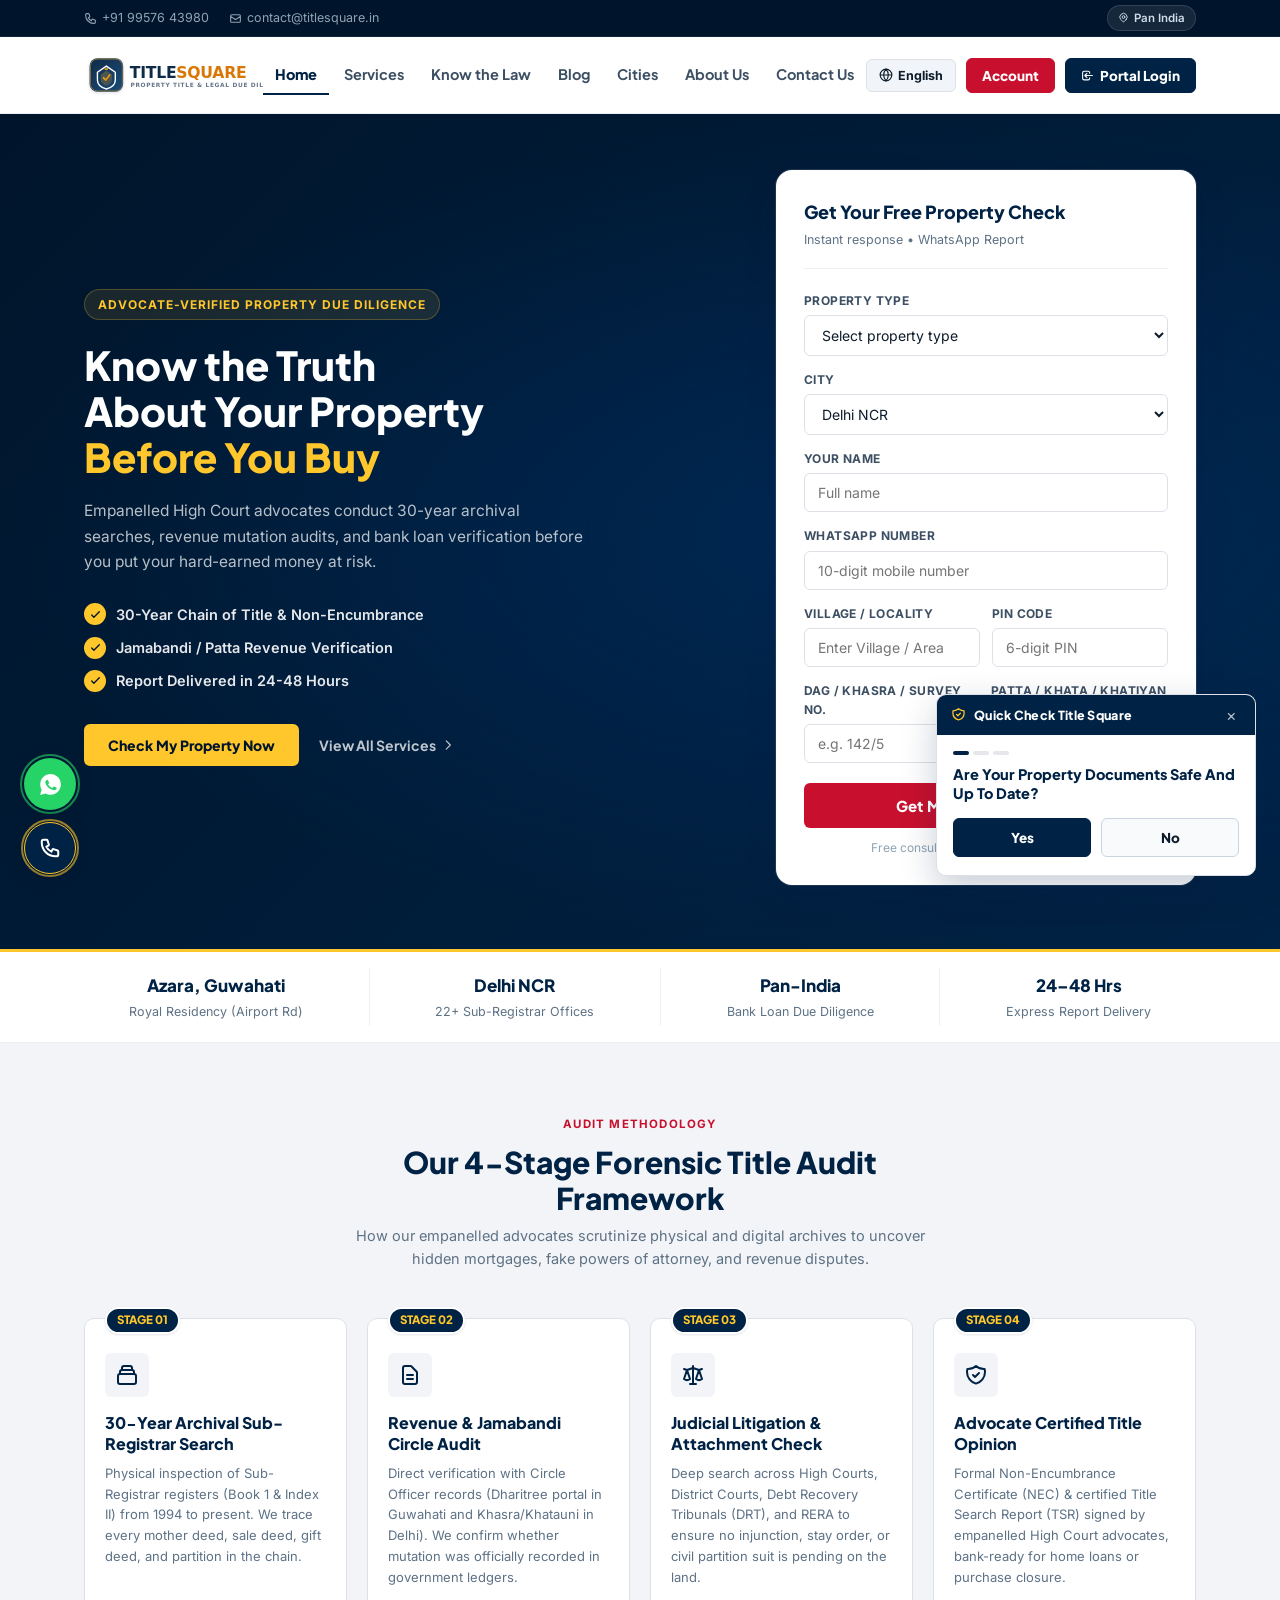
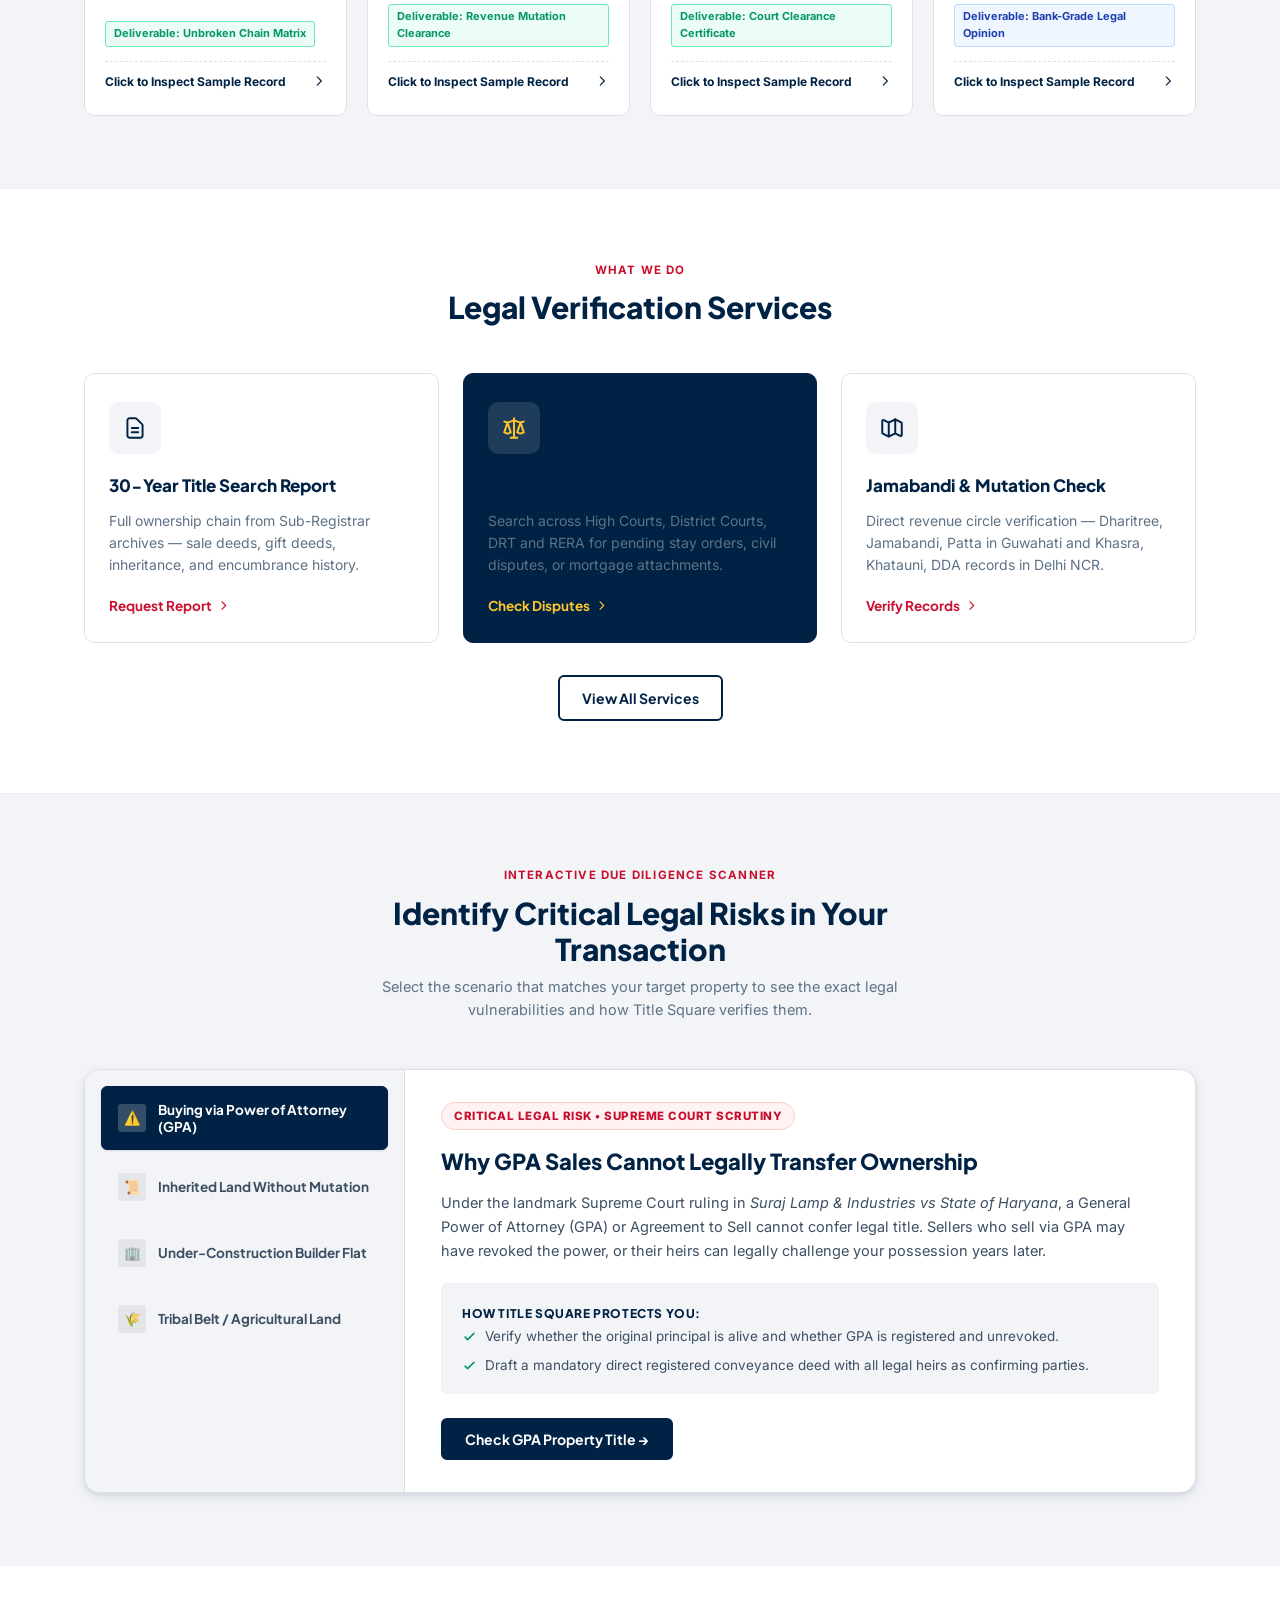
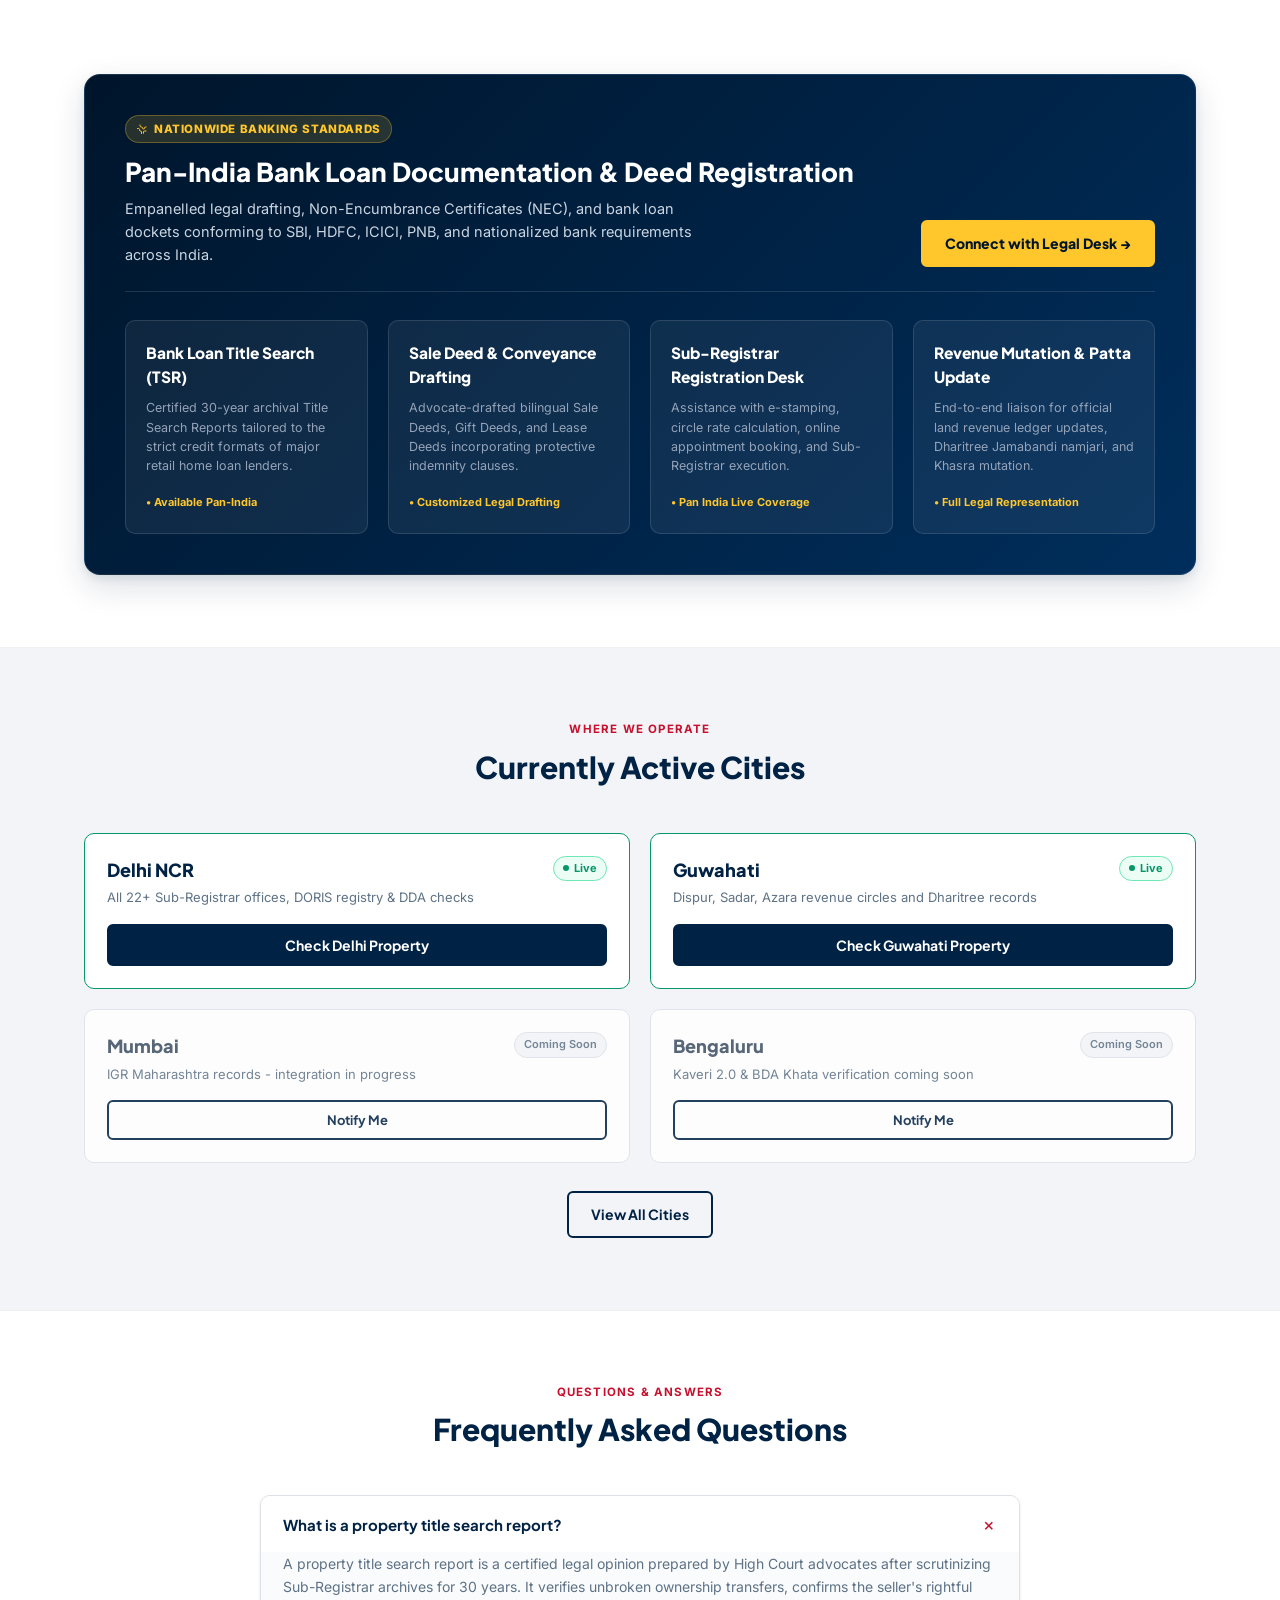
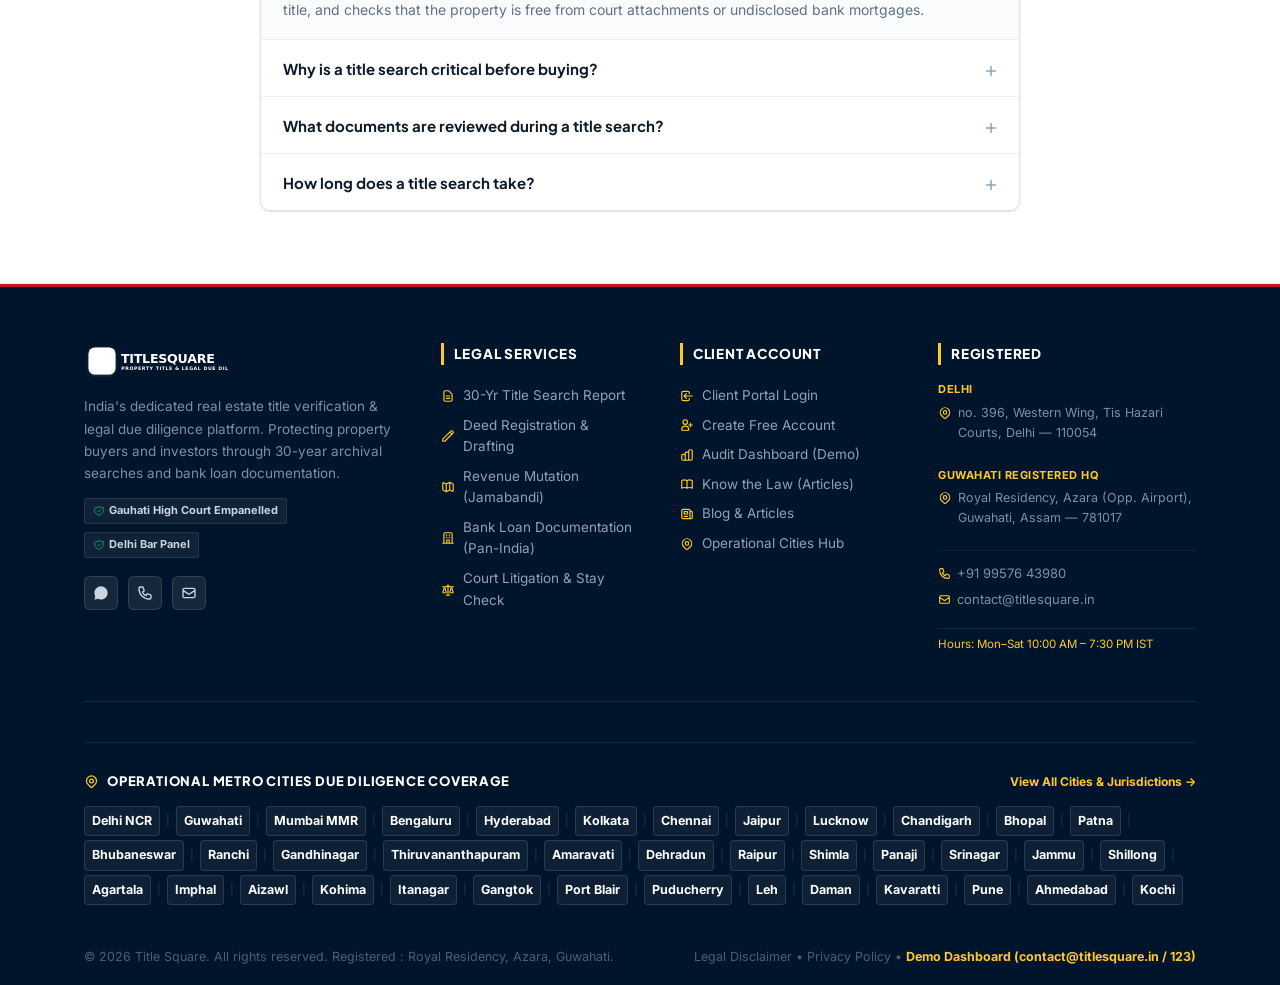
==== commit d2480681: "Update navbar styling, add Blog page link, add floating WhatsApp/call widget, update location to Pan" ====
--- a/index.html
+++ b/index.html
@@ -16,9 +16,9 @@
   <div class="top-bar">
     <div class="container">
       <div class="top-bar-left">
-        <a href="tel:+919871761798">
+        <a href="tel:+919957643980">
           <svg width="13" height="13" fill="none" stroke="currentColor" stroke-width="2" viewBox="0 0 24 24"><path stroke-linecap="round" stroke-linejoin="round" d="M3 5a2 2 0 012-2h3.28a1 1 0 01.948.684l1.498 4.493a1 1 0 01-.502 1.21l-2.257 1.13a11.042 11.042 0 005.516 5.516l1.13-2.257a1 1 0 011.21-.502l4.493 1.498a1 1 0 01.684.949V19a2 2 0 01-2 2h-1C9.716 21 3 14.284 3 6V5z"/></svg>
-          +91 98717 61798
+          <span data-i18n="top.call">+91 99576 43980</span>
         </a>
         <a href="mailto:contact@titlesquare.in">
           <svg width="13" height="13" fill="none" stroke="currentColor" stroke-width="2" viewBox="0 0 24 24"><path stroke-linecap="round" stroke-linejoin="round" d="M3 8l7.89 5.26a2 2 0 002.22 0L21 8M5 19h14a2 2 0 002-2V7a2 2 0 00-2-2H5a2 2 0 00-2 2v10a2 2 0 002 2z"/></svg>
@@ -28,7 +28,7 @@
       <div class="top-bar-right">
         <span class="top-bar-city-pill">
           <svg width="11" height="11" fill="none" stroke="currentColor" stroke-width="2" viewBox="0 0 24 24"><path stroke-linecap="round" stroke-linejoin="round" d="M17.657 16.657L13.414 20.9a1.998 1.998 0 01-2.827 0l-4.244-4.243a8 8 0 1111.314 0z"/><path stroke-linecap="round" stroke-linejoin="round" d="M15 11a3 3 0 11-6 0 3 3 0 016 0z"/></svg>
-          Delhi NCR &amp; Guwahati
+          <span data-i18n="top.cities">Pan India</span>
         </span>
       </div>
     </div>
@@ -106,13 +106,25 @@
             <svg class="nav-chevron" width="14" height="14" fill="none" stroke="currentColor" stroke-width="2.2" viewBox="0 0 24 24"><path stroke-linecap="round" stroke-linejoin="round" d="M9 18l6-6-6-6"/></svg>
           </a>
 
+          <a href="blog.html" class="nav-link">
+            <span class="nav-link-icon-wrap">
+              <svg width="17" height="17" fill="none" stroke="currentColor" stroke-width="2" viewBox="0 0 24 24"><path stroke-linecap="round" stroke-linejoin="round" d="M19 20H5a2 2 0 01-2-2V6a2 2 0 012-2h10a2 2 0 012 2v1m2 13a2 2 0 01-2-2V7m2 13a2 2 0 002-2V9a2 2 0 00-2-2h-2m-4-3H9M7 16h6M7 8h6v4H7V8z"/></svg>
+            </span>
+            <span class="nav-link-content">
+              <span class="nav-link-title" data-i18n="nav.blog">Blog</span>
+              <span class="nav-link-sub">Legal Gazette &amp; Articles</span>
+            </span>
+            <span class="drawer-badge badge-legal">Gazette</span>
+            <svg class="nav-chevron" width="14" height="14" fill="none" stroke="currentColor" stroke-width="2.2" viewBox="0 0 24 24"><path stroke-linecap="round" stroke-linejoin="round" d="M9 18l6-6-6-6"/></svg>
+          </a>
+
           <a href="cities.html" class="nav-link">
             <span class="nav-link-icon-wrap">
               <svg width="17" height="17" fill="none" stroke="currentColor" stroke-width="2" viewBox="0 0 24 24"><path stroke-linecap="round" stroke-linejoin="round" d="M17.657 16.657L13.414 20.9a1.998 1.998 0 01-2.827 0l-4.244-4.243a8 8 0 1111.314 0z"/><path stroke-linecap="round" stroke-linejoin="round" d="M15 11a3 3 0 11-6 0 3 3 0 016 0z"/></svg>
             </span>
             <span class="nav-link-content">
               <span class="nav-link-title" data-i18n="nav.cities">Cities</span>
-              <span class="nav-link-sub">Delhi NCR &amp; Guwahati Jurisdictions</span>
+              <span class="nav-link-sub">Pan-India Operational Jurisdictions</span>
             </span>
             <svg class="nav-chevron" width="14" height="14" fill="none" stroke="currentColor" stroke-width="2.2" viewBox="0 0 24 24"><path stroke-linecap="round" stroke-linejoin="round" d="M9 18l6-6-6-6"/></svg>
           </a>
@@ -123,7 +135,7 @@
             </span>
             <span class="nav-link-content">
               <span class="nav-link-title" data-i18n="nav.about">About Us</span>
-              <span class="nav-link-sub">High Court Advocates &amp; Chamber Team</span>
+              <span class="nav-link-sub">High Court Advocates &amp;  Team</span>
             </span>
             <svg class="nav-chevron" width="14" height="14" fill="none" stroke="currentColor" stroke-width="2.2" viewBox="0 0 24 24"><path stroke-linecap="round" stroke-linejoin="round" d="M9 18l6-6-6-6"/></svg>
           </a>
@@ -134,7 +146,7 @@
             </span>
             <span class="nav-link-content">
               <span class="nav-link-title" data-i18n="nav.contact">Contact Us</span>
-              <span class="nav-link-sub">Chamber Visits &amp; Direct Line</span>
+              <span class="nav-link-sub"> Visits &amp; Direct Line</span>
             </span>
             <svg class="nav-chevron" width="14" height="14" fill="none" stroke="currentColor" stroke-width="2.2" viewBox="0 0 24 24"><path stroke-linecap="round" stroke-linejoin="round" d="M9 18l6-6-6-6"/></svg>
           </a>
@@ -162,7 +174,7 @@
             </div>
           </a>
 
-          <a href="https://wa.me/919871761798?text=Hello%20Title%20Square%20Legal%20Team,%20I%20need%20property%20due%20diligence%20assistance." target="_blank" rel="noopener" class="drawer-quick-tile">
+          <a href="https://wa.me/919957643980?text=Hello%20Title%20Square%20Legal%20Team,%20I%20need%20property%20due%20diligence%20assistance." target="_blank" rel="noopener" class="drawer-quick-tile">
             <div class="dqt-icon-box dqt-icon-wa">
               <svg width="17" height="17" fill="currentColor" viewBox="0 0 24 24"><path d="M12.04 2c-5.46 0-9.91 4.45-9.91 9.91 0 1.75.46 3.45 1.32 4.95L2.05 22l5.25-1.38c1.45.79 3.08 1.21 4.74 1.21 5.46 0 9.91-4.45 9.91-9.91 0-2.65-1.03-5.14-2.9-7.01A9.816 9.816 0 0012.04 2zm5.79 14.07c-.24.68-1.4 1.26-1.95 1.32-.51.06-1.17.09-3.37-.8-2.58-1.04-4.22-3.66-4.35-3.83-.13-.17-1.03-1.37-1.03-2.62 0-1.25.65-1.86.88-2.11.23-.25.5-.32.67-.32.17 0 .34 0 .49.01.15.01.37-.06.58.44.22.52.74 1.82.81 1.95.07.13.11.29.02.46-.09.18-.14.28-.27.44-.13.16-.28.36-.4.49-.13.13-.27.27-.12.52.16.25.7 1.15 1.5 1.86 1.03.92 1.9 1.2 2.16 1.33.27.13.42.11.58-.07.16-.18.68-.79.86-1.06.18-.27.37-.23.62-.14.25.09 1.58.74 1.85.88.27.14.45.2.52.31.06.12.06.68-.18 1.36z"/></svg>
             </div>
@@ -172,30 +184,31 @@
             </div>
           </a>
 
-          <a href="tel:+919871761798" class="drawer-quick-tile">
+          <a href="tel:+919957643980" class="drawer-quick-tile">
             <div class="dqt-icon-box dqt-icon-amber">
               <svg width="17" height="17" fill="none" stroke="currentColor" stroke-width="2" viewBox="0 0 24 24"><path stroke-linecap="round" stroke-linejoin="round" d="M3 5a2 2 0 012-2h3.28a1 1 0 01.948.684l1.498 4.493a1 1 0 01-.502 1.21l-2.257 1.13a11.042 11.042 0 005.516 5.516l1.13-2.257a1 1 0 011.21-.502l4.493 1.498a1 1 0 01.684.949V19a2 2 0 01-2 2h-1C9.716 21 3 14.284 3 6V5z"/></svg>
             </div>
             <div class="dqt-text">
               <span class="dqt-label">Helpline</span>
-              <span class="dqt-sub">+91 98717 61798</span>
+              <span class="dqt-sub">+91 99576 43980</span>
             </div>
           </a>
         </div>
 
         <div class="mobile-drawer-actions">
-          <button type="button" class="btn-auth-red open-auth-btn" data-tab="register" style="width: 100%; justify-content: center; padding: 11.5px; margin-bottom: 8px;" data-i18n="nav.loginRegister">
-            Login / Register
+          <button type="button" class="btn-auth-red open-auth-btn" data-tab="register" style="width: 100%; justify-content: center; padding: 11.5px; margin-bottom: 8px;">
+            <svg width="14" height="14" fill="none" stroke="currentColor" stroke-width="2" viewBox="0 0 24 24"><path stroke-linecap="round" stroke-linejoin="round" d="M16 7a4 4 0 11-8 0 4 4 0 018 0zM12 14a7 7 0 00-7 7h14a7 7 0 00-7-7z"/></svg>
+            <span data-i18n="nav.account">Account</span>
           </button>
           <button type="button" class="btn-auth-navy open-auth-btn" data-tab="login" style="width: 100%; justify-content: center; padding: 11px; margin-bottom: 8px;">
             <svg width="14" height="14" fill="none" stroke="currentColor" stroke-width="2" viewBox="0 0 24 24"><path stroke-linecap="round" stroke-linejoin="round" d="M11 16l-4-4m0 0l4-4m-4 4h14m-5 4v1a3 3 0 01-3 3H6a3 3 0 01-3-3V7a3 3 0 013-3h7a3 3 0 013 3v1"/></svg>
             <span data-i18n="nav.portalLogin">Client Portal Login</span>
           </button>
 
-          <div class="drawer-chamber-info">
+          <div class="drawer--info">
             <div class="dci-hours">
               <span class="dci-dot"></span>
-              <span>Chamber Hours: Mon–Sat 10:00 AM – 7:30 PM</span>
+              <span> Hours: Mon–Sat 10:00 AM – 7:30 PM</span>
             </div>
             <div class="dci-loc">
               <svg width="12" height="12" fill="none" stroke="currentColor" stroke-width="2" viewBox="0 0 24 24"><path stroke-linecap="round" stroke-linejoin="round" d="M17.657 16.657L13.414 20.9a1.998 1.998 0 01-2.827 0l-4.244-4.243a8 8 0 1111.314 0z"/><path stroke-linecap="round" stroke-linejoin="round" d="M15 11a3 3 0 11-6 0 3 3 0 016 0z"/></svg>
@@ -211,11 +224,12 @@
           English
         </button>
         <button type="button" class="btn-auth-red open-auth-btn" data-tab="register">
-          Login / Register
+          <svg width="14" height="14" fill="none" stroke="currentColor" stroke-width="2" viewBox="0 0 24 24"><path stroke-linecap="round" stroke-linejoin="round" d="M16 7a4 4 0 11-8 0 4 4 0 018 0zM12 14a7 7 0 00-7 7h14a7 7 0 00-7-7z"/></svg>
+          <span data-i18n="nav.account">Account</span>
         </button>
         <button type="button" class="btn-auth-navy open-auth-btn" data-tab="login">
           <svg width="13" height="13" fill="none" stroke="currentColor" stroke-width="2" viewBox="0 0 24 24"><path stroke-linecap="round" stroke-linejoin="round" d="M11 16l-4-4m0 0l4-4m-4 4h14m-5 4v1a3 3 0 01-3 3H6a3 3 0 01-3-3V7a3 3 0 013-3h7a3 3 0 013 3v1"/></svg>
-          Portal Login
+          <span data-i18n="nav.portalLogin">Portal Login</span>
         </button>
         <button class="mobile-toggle-btn" id="mobileToggleBtn" aria-label="Toggle Navigation">
           <svg width="22" height="22" fill="none" stroke="currentColor" stroke-width="2" viewBox="0 0 24 24"><path stroke-linecap="round" stroke-linejoin="round" d="M4 6h16M4 12h16M4 18h16"/></svg>
@@ -287,9 +301,9 @@
           <div class="field-wrap">
             <label data-i18n="form.city">City / State Capital</label>
             <select class="field-control" required>
-              <optgroup label="Headquarters & Metro Chambers">
+              <optgroup label="Headquarters & Metro s">
                 <option value="Delhi NCR" selected>Delhi NCR</option>
-                <option value="Guwahati">Guwahati (Assam Chamber)</option>
+                <option value="Guwahati">Guwahati (Assam)</option>
                 <option value="Mumbai">Mumbai MMR (Maharashtra)</option>
                 <option value="Bengaluru">Bengaluru (Karnataka)</option>
                 <option value="Hyderabad">Hyderabad (Telangana)</option>
@@ -380,7 +394,7 @@
       <div class="trust-stats-grid">
         <div class="ts-item">
           <strong data-i18n="trust.stat1Num">Azara, Guwahati</strong>
-          <span data-i18n="trust.stat1Txt">Royal Residency Chamber (Airport Rd)</span>
+          <span data-i18n="trust.stat1Txt">Royal Residency  (Airport Rd)</span>
         </div>
         <div class="ts-divider"></div>
         <div class="ts-item">
@@ -658,7 +672,7 @@
           <div class="panindia-item">
             <h4 data-i18n="pi.i3Title">Sub-Registrar Registration Desk</h4>
             <p data-i18n="pi.i3Desc">Assistance with e-stamping, circle rate calculation, online appointment booking, and Sub-Registrar execution.</p>
-            <span class="tag-pill" data-i18n="pi.i3Tag">&bull; Delhi NCR &amp; Guwahati Live</span>
+            <span class="tag-pill" data-i18n="pi.i3Tag">&bull; Pan India Live Coverage</span>
           </div>
 
           <div class="panindia-item">
@@ -796,10 +810,10 @@
           </div>
 
           <div class="footer-social-row">
-            <a href="https://wa.me/919871761798" target="_blank" class="footer-social-icon" title="WhatsApp Legal Helpdesk">
+            <a href="https://wa.me/919957643980" target="_blank" class="footer-social-icon" title="WhatsApp Legal Helpdesk">
               <svg width="16" height="16" fill="currentColor" viewBox="0 0 24 24"><path d="M12.04 2c-5.46 0-9.91 4.45-9.91 9.91 0 1.75.46 3.45 1.32 4.95L2.05 22l5.25-1.38c1.45.79 3.08 1.21 4.74 1.21 5.46 0 9.91-4.45 9.91-9.91 0-2.65-1.03-5.14-2.9-7.01A9.816 9.816 0 0012.04 2z"/></svg>
             </a>
-            <a href="tel:+919871761798" class="footer-social-icon" title="Call Direct">
+            <a href="tel:+919957643980" class="footer-social-icon" title="Call Direct">
               <svg width="16" height="16" fill="none" stroke="currentColor" stroke-width="2" viewBox="0 0 24 24"><path stroke-linecap="round" stroke-linejoin="round" d="M3 5a2 2 0 012-2h3.28a1 1 0 01.948.684l1.498 4.493a1 1 0 01-.502 1.21l-2.257 1.13a11.042 11.042 0 005.516 5.516l1.13-2.257a1 1 0 011.21-.502l4.493 1.498a1 1 0 01.684.949V19a2 2 0 01-2 2h-1C9.716 21 3 14.284 3 6V5z"/></svg>
             </a>
             <a href="mailto:contact@titlesquare.in" class="footer-social-icon" title="Email Us">
@@ -890,14 +904,14 @@
 
         <!-- Col 4: Registered Office Details with Icons -->
         <div>
-          <h4 class="footer-heading" data-i18n="footer.hChamber">Registered Chambers</h4>
+          <h4 class="footer-heading" data-i18n="footer.h">Registered s</h4>
           <div class="footer-contact-block">
             <div class="footer-office" style="margin-bottom: 12px;">
-              <strong style="color: var(--gold); font-size: 11px; text-transform: uppercase; letter-spacing: .5px; display: block; margin-bottom: 2px;">Delhi Chamber</strong>
+              <strong style="color: var(--gold); font-size: 11px; text-transform: uppercase; letter-spacing: .5px; display: block; margin-bottom: 2px;">Delhi </strong>
               <span style="display: flex; align-items: flex-start; gap: 6px;">
                 <svg width="14" height="14" fill="none" stroke="currentColor" stroke-width="2" viewBox="0 0 24 24" style="color: var(--gold); flex-shrink: 0; margin-top: 3px;"><path stroke-linecap="round" stroke-linejoin="round" d="M17.657 16.657L13.414 20.9a1.998 1.998 0 01-2.827 0l-4.244-4.243a8 8 0 1111.314 0z"/><path stroke-linecap="round" stroke-linejoin="round" d="M15 11a3 3 0 11-6 0 3 3 0 016 0z"/></svg>
-                <a href="contact-us.html#delhi-chamber" style="color: inherit; text-decoration: none;">
-                  Chamber no. 396, Western Wing, Tis Hazari Courts, Delhi — 110054
+                <a href="contact-us.html#delhi-" style="color: inherit; text-decoration: none;">
+                   no. 396, Western Wing, Tis Hazari Courts, Delhi — 110054
                 </a>
               </span>
             </div>
@@ -905,15 +919,15 @@
               <strong style="color: var(--gold); font-size: 11px; text-transform: uppercase; letter-spacing: .5px; display: block; margin-bottom: 2px;">Guwahati Registered HQ</strong>
               <span style="display: flex; align-items: flex-start; gap: 6px;">
                 <svg width="14" height="14" fill="none" stroke="currentColor" stroke-width="2" viewBox="0 0 24 24" style="color: var(--gold); flex-shrink: 0; margin-top: 3px;"><path stroke-linecap="round" stroke-linejoin="round" d="M17.657 16.657L13.414 20.9a1.998 1.998 0 01-2.827 0l-4.244-4.243a8 8 0 1111.314 0z"/><path stroke-linecap="round" stroke-linejoin="round" d="M15 11a3 3 0 11-6 0 3 3 0 016 0z"/></svg>
-                <a href="contact-us.html#headquarters-chamber" style="color: inherit; text-decoration: none;">
+                <a href="contact-us.html#headquarters-" style="color: inherit; text-decoration: none;">
                   Royal Residency, Azara (Opp. Airport), Guwahati, Assam — 781017
                 </a>
               </span>
             </div>
             <div class="footer-contact-links" style="margin-top: 10px;">
-              <a href="tel:+919871761798" style="display: flex; align-items: center; gap: 6px;">
+              <a href="tel:+919957643980" style="display: flex; align-items: center; gap: 6px;">
                 <svg width="13" height="13" fill="none" stroke="currentColor" stroke-width="2" viewBox="0 0 24 24" style="color: var(--gold);"><path stroke-linecap="round" stroke-linejoin="round" d="M3 5a2 2 0 012-2h3.28a1 1 0 01.948.684l1.498 4.493a1 1 0 01-.502 1.21l-2.257 1.13a11.042 11.042 0 005.516 5.516l1.13-2.257a1 1 0 011.21-.502l4.493 1.498a1 1 0 01.684.949V19a2 2 0 01-2 2h-1C9.716 21 3 14.284 3 6V5z"/></svg>
-                +91 98717 61798
+                +91 99576 43980
               </a>
               <a href="mailto:contact@titlesquare.in" style="display: flex; align-items: center; gap: 6px;">
                 <svg width="13" height="13" fill="none" stroke="currentColor" stroke-width="2" viewBox="0 0 24 24" style="color: var(--gold);"><path stroke-linecap="round" stroke-linejoin="round" d="M3 8l7.89 5.26a2 2 0 002.22 0L21 8M5 19h14a2 2 0 002-2V7a2 2 0 00-2-2H5a2 2 0 00-2 2v10a2 2 0 002 2z"/></svg>
@@ -921,7 +935,7 @@
               </a>
             </div>
             <div style="font-size: 11.5px; color: var(--gold); margin-top: 6px; padding-top: 6px; border-top: 1px solid rgba(255,255,255,0.08);" data-i18n="footer.hours">
-              Chamber Hours: Mon–Sat 10:00 AM – 7:30 PM IST
+               Hours: Mon–Sat 10:00 AM – 7:30 PM IST
             </div>
           </div>
         </div>
@@ -1017,7 +1031,7 @@
       </div>
 
       <div class="footer-bottom-bar">
-        <p data-i18n="footer.rights">&copy; 2026 Title Square Law Firm. All rights reserved. Registered Chambers: Tis Hazari Courts, Delhi &bull; Royal Residency, Azara, Guwahati.</p>
+        <p data-i18n="footer.rights">&copy; 2026 Title Square Law Firm. All rights reserved. Registered s: Tis Hazari Courts, Delhi &bull; Royal Residency, Azara, Guwahati.</p>
         <p><a href="know-the-law.html" data-i18n="footer.disclaimer">Legal Disclaimer</a> &bull; <a href="about-us.html" data-i18n="footer.privacy">Privacy Policy</a> &bull; <a href="dashboard.html" style="color: var(--gold); font-weight: 700;" data-i18n="footer.demoCred">Demo Dashboard (contact@titlesquare.in / 123)</a></p>
       </div>
     </div>
@@ -1050,6 +1064,24 @@
     </a>
   </nav>
 
+  <!-- Floating Contact Actions (WhatsApp & Call) -->
+  <div class="floating-contact-actions" id="floatingContactActions">
+    <a href="https://wa.me/919957643980?text=Hello%20Title%20Square%20Legal%20Team,%20I%20need%20property%20due%20diligence%20assistance." target="_blank" rel="noopener" class="floating-action-btn btn-wa" aria-label="Chat on WhatsApp" title="Chat on WhatsApp (+91 99576 43980)">
+      <span class="fab-pulse-ring wa-ring"></span>
+      <span class="fab-icon-box">
+        <svg width="25" height="25" fill="currentColor" viewBox="0 0 24 24"><path d="M12.04 2c-5.46 0-9.91 4.45-9.91 9.91 0 1.75.46 3.45 1.32 4.95L2.05 22l5.25-1.38c1.45.79 3.08 1.21 4.74 1.21 5.46 0 9.91-4.45 9.91-9.91 0-2.65-1.03-5.14-2.9-7.01A9.816 9.816 0 0012.04 2zm5.79 14.07c-.24.68-1.4 1.26-1.95 1.32-.51.06-1.17.09-3.37-.8-2.58-1.04-4.22-3.66-4.35-3.83-.13-.17-1.03-1.37-1.03-2.62 0-1.25.65-1.86.88-2.11.23-.25.5-.32.67-.32.17 0 .34 0 .49.01.15.01.37-.06.58.44.22.52.74 1.82.81 1.95.07.13.11.29.02.46-.09.18-.14.28-.27.44-.13.16-.28.36-.4.49-.13.13-.27.27-.12.52.16.25.7 1.15 1.5 1.86 1.03.92 1.9 1.2 2.16 1.33.27.13.42.11.58-.07.16-.18.68-.79.86-1.06.18-.27.37-.23.62-.14.25.09 1.58.74 1.85.88.27.14.45.2.52.31.06.12.06.68-.18 1.36z"/></svg>
+      </span>
+      <span class="fab-tooltip">WhatsApp: 99576 43980</span>
+    </a>
+    <a href="tel:+919957643980" class="floating-action-btn btn-call" aria-label="Call +91 99576 43980" title="Call Legal Helpline (+91 99576 43980)">
+      <span class="fab-pulse-ring call-ring"></span>
+      <span class="fab-icon-box">
+        <svg width="22" height="22" fill="none" stroke="currentColor" stroke-width="2.2" viewBox="0 0 24 24"><path stroke-linecap="round" stroke-linejoin="round" d="M3 5a2 2 0 012-2h3.28a1 1 0 01.948.684l1.498 4.493a1 1 0 01-.502 1.21l-2.257 1.13a11.042 11.042 0 005.516 5.516l1.13-2.257a1 1 0 011.21-.502l4.493 1.498a1 1 0 01.684.949V19a2 2 0 01-2 2h-1C9.716 21 3 14.284 3 6V5z"/></svg>
+      </span>
+      <span class="fab-tooltip">Call: 99576 43980</span>
+    </a>
+  </div>
+
   <!-- Lead Modal -->
   <div class="modal-layer" id="reportModalLayer">
     <div class="modal-dialog-card">
@@ -1071,9 +1103,9 @@
           <div class="field-wrap">
             <label>Select City / State Capital</label>
             <select class="field-control" required>
-              <optgroup label="Headquarters & Metro Chambers">
+              <optgroup label="Headquarters & Metro s">
                 <option value="Delhi NCR" selected>Delhi NCR</option>
-                <option value="Guwahati">Guwahati (Assam Chamber)</option>
+                <option value="Guwahati">Guwahati (Assam )</option>
                 <option value="Mumbai">Mumbai MMR (Maharashtra)</option>
                 <option value="Bengaluru">Bengaluru (Karnataka)</option>
                 <option value="Hyderabad">Hyderabad (Telangana)</option>
--- a/css/style.css
+++ b/css/style.css
@@ -1,4 +1,4 @@
-﻿/* ==========================================================================
+/* ==========================================================================
    TITLE SQUARE — CORPORATE LEGAL THEME
    Deep Navy #002244 / Red #c8102e / Gold #ffc72c
    Fonts: Plus Jakarta Sans + Inter
@@ -147,11 +147,11 @@
   display: flex;
   align-items: center;
   justify-content: space-between;
-  height: 68px;
+  height: 76px;
 }
 
 .brand-logo-img {
-  height: 42px;
+  height: 46px;
   width: auto;
 }
 
@@ -161,14 +161,23 @@
   gap: 2px;
 }
 
+.mobile-drawer-links {
+  display: flex;
+  align-items: center;
+  gap: 3px;
+}
+
 .nav-link {
+  display: inline-flex;
+  align-items: center;
   font-family: var(--font-h);
-  font-size: 14px;
+  font-size: 14.5px;
   font-weight: 700;
   color: var(--text-mid);
-  padding: 7px 13px;
+  padding: 8px 12px;
   border-radius: var(--r-sm);
   transition: color .15s, background .15s;
+  white-space: nowrap;
 }
 
 .nav-link:hover {
@@ -182,13 +191,13 @@
   background: transparent;
   border-bottom: 2.5px solid var(--navy);
   border-radius: 0;
-  padding-bottom: 5px;
+  padding-bottom: 6px;
 }
 
 .nav-actions {
   display: flex;
   align-items: center;
-  gap: 12px;
+  gap: 10px;
 }
 
 /* ============================================================
--- a/css/components.css
+++ b/css/components.css
@@ -1509,7 +1509,7 @@
   margin-top: 24px;
 }
 
-.hq-chamber-info-card {
+.hq--info-card {
   background: var(--bg-page);
   border: 1px solid var(--border);
   border-radius: var(--r-md);
@@ -1519,7 +1519,7 @@
   justify-content: space-between;
 }
 
-.hq-chamber-subtitle {
+.hq--subtitle {
   font-size: 11px;
   font-weight: 800;
   text-transform: uppercase;
@@ -1623,7 +1623,7 @@
   line-height: 1.45;
 }
 
-.hq-chamber-actions {
+.hq--actions {
   display: flex;
   gap: 10px;
   flex-wrap: wrap;
@@ -2074,7 +2074,7 @@
   font-family: var(--font-h);
   font-size: 13.5px;
   font-weight: 800;
-  padding: 8px 16px;
+  padding: 8px 15px;
   border-radius: var(--r-sm);
   border: 1.5px solid var(--red);
   cursor: pointer;
@@ -2083,6 +2083,7 @@
   align-items: center;
   gap: 6px;
   text-decoration: none;
+  white-space: nowrap;
 }
 
 .btn-auth-red:hover {
@@ -2096,7 +2097,7 @@
   font-family: var(--font-h);
   font-size: 13.5px;
   font-weight: 800;
-  padding: 8px 16px;
+  padding: 8px 15px;
   border-radius: var(--r-sm);
   border: 1.5px solid var(--navy);
   cursor: pointer;
@@ -2105,6 +2106,7 @@
   align-items: center;
   gap: 6px;
   text-decoration: none;
+  white-space: nowrap;
 }
 
 .btn-auth-navy:hover {
@@ -4113,3 +4115,215 @@
   }
 }
 
+/* ============================================================
+   FLOATING CONTACT ACTIONS (WhatsApp & Call - downside)
+   ============================================================ */
+.floating-contact-actions {
+  position: fixed;
+  bottom: 26px;
+  left: 24px;
+  display: flex;
+  flex-direction: column;
+  gap: 12px;
+  z-index: 1040;
+  transition: opacity 0.25s ease, visibility 0.25s ease;
+}
+
+.floating-action-btn {
+  position: relative;
+  display: flex;
+  align-items: center;
+  justify-content: center;
+  width: 52px;
+  height: 52px;
+  border-radius: 50%;
+  color: #ffffff !important;
+  text-decoration: none;
+  box-shadow: 0 4px 18px rgba(0, 21, 43, 0.25);
+  transition: transform 0.25s cubic-bezier(0.34, 1.56, 0.64, 1), box-shadow 0.25s ease;
+}
+
+.floating-action-btn:hover {
+  transform: scale(1.12);
+  box-shadow: 0 8px 26px rgba(0, 21, 43, 0.35);
+}
+
+.floating-action-btn:active {
+  transform: scale(0.94);
+}
+
+/* WhatsApp Button */
+.floating-action-btn.btn-wa {
+  background: #25d366;
+}
+
+/* Call Button */
+.floating-action-btn.btn-call {
+  background: #002244;
+  border: 1.5px solid #ffc72c;
+}
+
+/* Animated Pulse Ripple Effect */
+.fab-pulse-ring {
+  position: absolute;
+  inset: -4px;
+  border-radius: 50%;
+  pointer-events: none;
+  z-index: -1;
+}
+
+.wa-ring {
+  border: 2px solid rgba(37, 211, 102, 0.65);
+  animation: fab-ripple-wa 2.4s infinite cubic-bezier(0, 0.2, 0.8, 1);
+}
+
+.call-ring {
+  border: 2px solid rgba(255, 199, 44, 0.65);
+  animation: fab-ripple-call 2.4s infinite cubic-bezier(0, 0.2, 0.8, 1) 1.2s;
+}
+
+@keyframes fab-ripple-wa {
+  0% {
+    transform: scale(0.95);
+    opacity: 0.9;
+  }
+  70% {
+    transform: scale(1.55);
+    opacity: 0;
+  }
+  100% {
+    transform: scale(1.55);
+    opacity: 0;
+  }
+}
+
+@keyframes fab-ripple-call {
+  0% {
+    transform: scale(0.95);
+    opacity: 0.9;
+  }
+  70% {
+    transform: scale(1.55);
+    opacity: 0;
+  }
+  100% {
+    transform: scale(1.55);
+    opacity: 0;
+  }
+}
+
+/* Icon Box & Animated Effects */
+.fab-icon-box {
+  display: flex;
+  align-items: center;
+  justify-content: center;
+}
+
+/* Call Icon Ringing Shake Animation */
+.btn-call .fab-icon-box {
+  animation: phone-ring-wobble 3.6s infinite ease-in-out;
+}
+
+/* WhatsApp Icon Gentle Pulse/Bounce Animation */
+.btn-wa .fab-icon-box {
+  animation: wa-bounce-pulse 3.6s infinite ease-in-out 1.8s;
+}
+
+@keyframes phone-ring-wobble {
+  0%, 60%, 100% {
+    transform: rotate(0deg);
+  }
+  65% {
+    transform: rotate(-16deg);
+  }
+  70% {
+    transform: rotate(14deg);
+  }
+  75% {
+    transform: rotate(-12deg);
+  }
+  80% {
+    transform: rotate(10deg);
+  }
+  85% {
+    transform: rotate(-4deg);
+  }
+  90% {
+    transform: rotate(0deg);
+  }
+}
+
+@keyframes wa-bounce-pulse {
+  0%, 65%, 100% {
+    transform: scale(1);
+  }
+  70% {
+    transform: scale(1.2);
+  }
+  75% {
+    transform: scale(0.95);
+  }
+  80% {
+    transform: scale(1.12);
+  }
+  85% {
+    transform: scale(1);
+  }
+}
+
+/* Desktop Hover Tooltip */
+.fab-tooltip {
+  position: absolute;
+  left: 64px;
+  background: #00152b;
+  color: #ffffff;
+  padding: 6px 12px;
+  border-radius: 6px;
+  font-family: var(--font-h);
+  font-size: 12px;
+  font-weight: 700;
+  white-space: nowrap;
+  opacity: 0;
+  pointer-events: none;
+  transform: translateX(-6px);
+  transition: all 0.2s ease;
+  box-shadow: 0 4px 14px rgba(0, 0, 0, 0.28);
+  border: 1px solid rgba(255, 255, 255, 0.1);
+}
+
+.fab-tooltip::before {
+  content: '';
+  position: absolute;
+  top: 50%;
+  right: 100%;
+  transform: translateY(-50%);
+  border-width: 5px;
+  border-style: solid;
+  border-color: transparent #00152b transparent transparent;
+}
+
+.floating-action-btn:hover .fab-tooltip {
+  opacity: 1;
+  transform: translateX(0);
+}
+
+/* Responsive adjustment for Mobile */
+@media (max-width: 991px) {
+  .floating-contact-actions {
+    bottom: 78px;
+    left: 14px;
+    gap: 10px;
+  }
+  .floating-action-btn {
+    width: 48px;
+    height: 48px;
+  }
+  .floating-action-btn svg {
+    width: 20px;
+    height: 20px;
+  }
+  .fab-tooltip {
+    display: none;
+  }
+}
+
--- a/css/responsive.css
+++ b/css/responsive.css
@@ -15,6 +15,25 @@
   display: none !important;
 }
 
+/* Medium Desktop & Laptop Navbar Scaling (992px - 1180px) */
+@media (min-width: 992px) and (max-width: 1180px) {
+  .nav-link {
+    font-size: 13.5px;
+    padding: 7px 8px;
+  }
+  .mobile-drawer-links {
+    gap: 1px;
+  }
+  .nav-actions {
+    gap: 6px;
+  }
+  .btn-auth-red,
+  .btn-auth-navy {
+    padding: 7px 12px;
+    font-size: 12.5px;
+  }
+}
+
 /* ============================================================
    TABLET & MOBILE NAVIGATION (max 991px)
    ============================================================ */
@@ -33,7 +52,8 @@
 
   /* Hide floating widgets when mobile menu is open to prevent overlapping */
   body.mobile-nav-open .quick-check-widget,
-  body.mobile-nav-open .quick-check-reopen-pill {
+  body.mobile-nav-open .quick-check-reopen-pill,
+  body.mobile-nav-open .floating-contact-actions {
     opacity: 0 !important;
     visibility: hidden !important;
     pointer-events: none !important;
@@ -413,7 +433,7 @@
     margin-top: auto;
   }
 
-  .drawer-chamber-info {
+  .drawer--info {
     margin-top: 10px;
     padding: 9px 11px;
     border-radius: 8px;
@@ -565,11 +585,11 @@
 
   /* Compact header on mobile */
   .nav-container {
-    height: 56px;
-    padding: 0 12px;
+    height: 62px;
+    padding: 0 14px;
   }
   .brand-logo-img {
-    height: 32px;
+    height: 36px;
   }
   .nav-actions {
     gap: 5px;
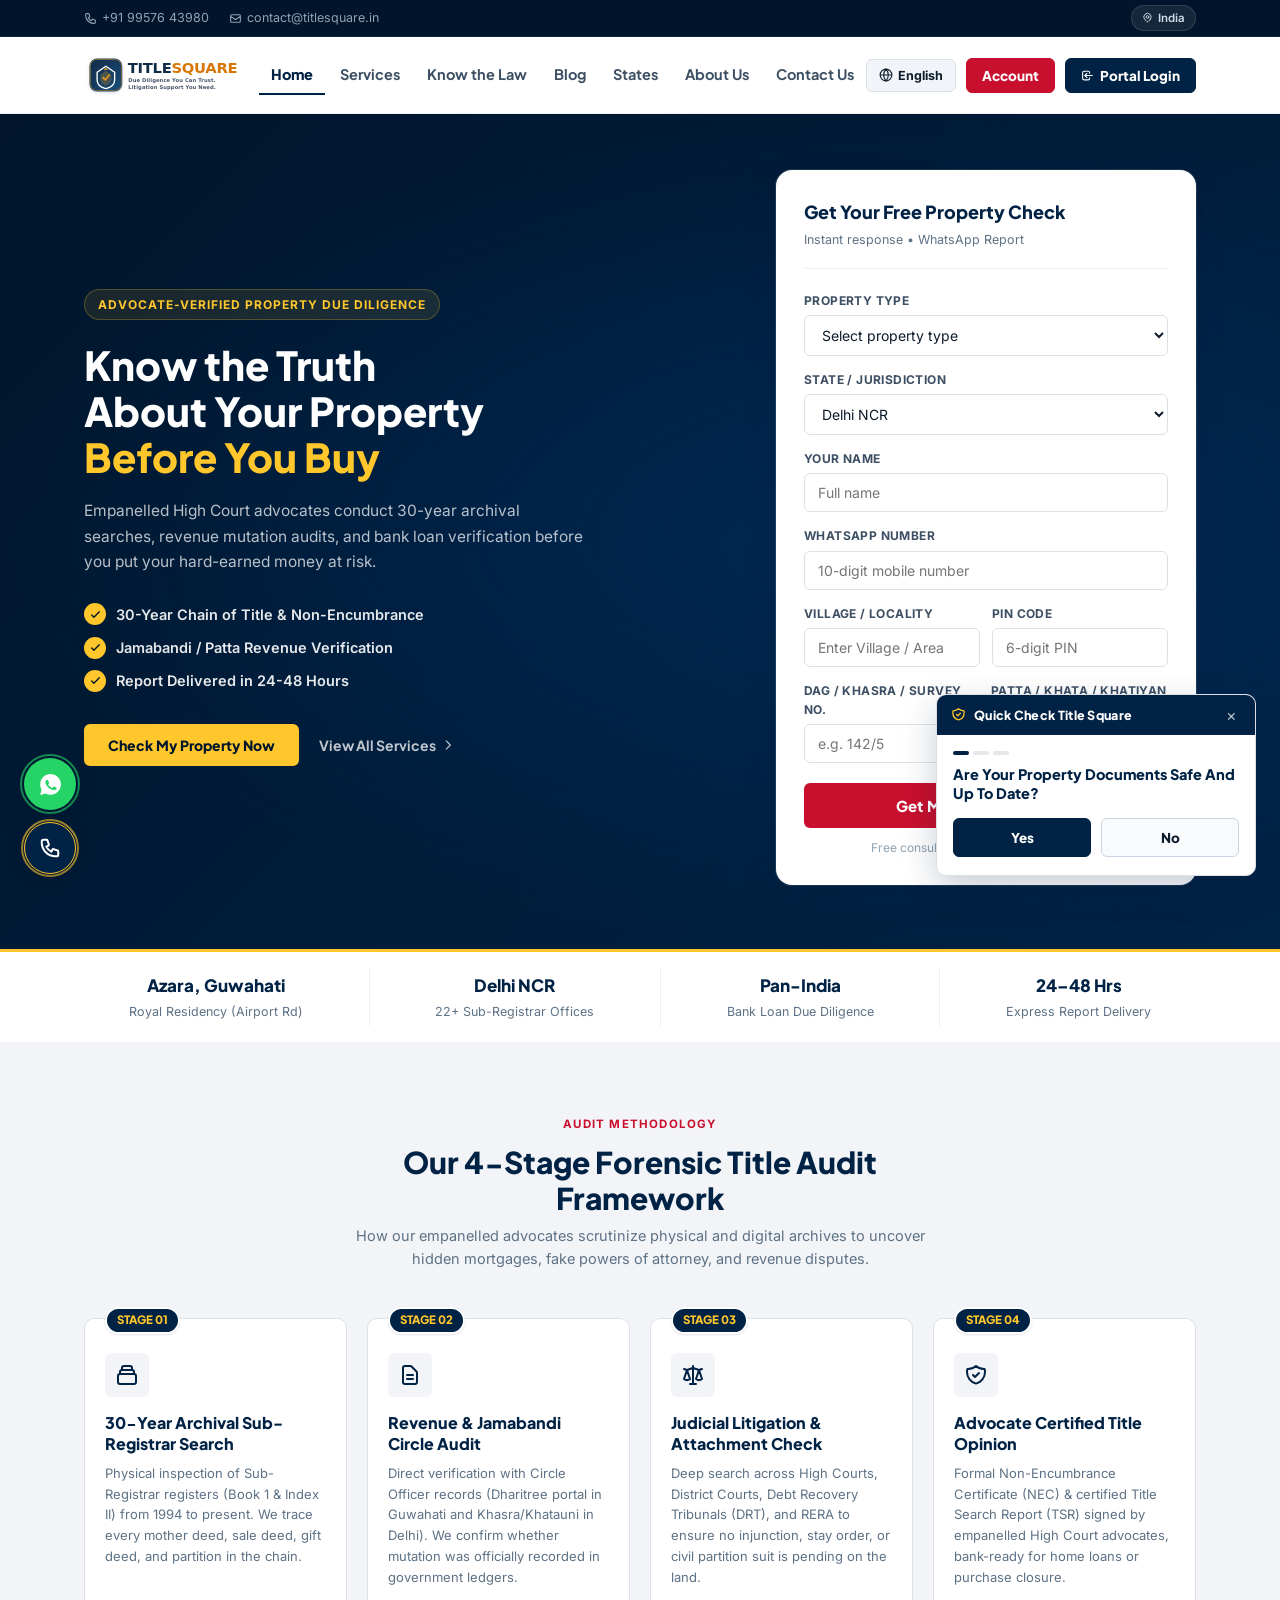
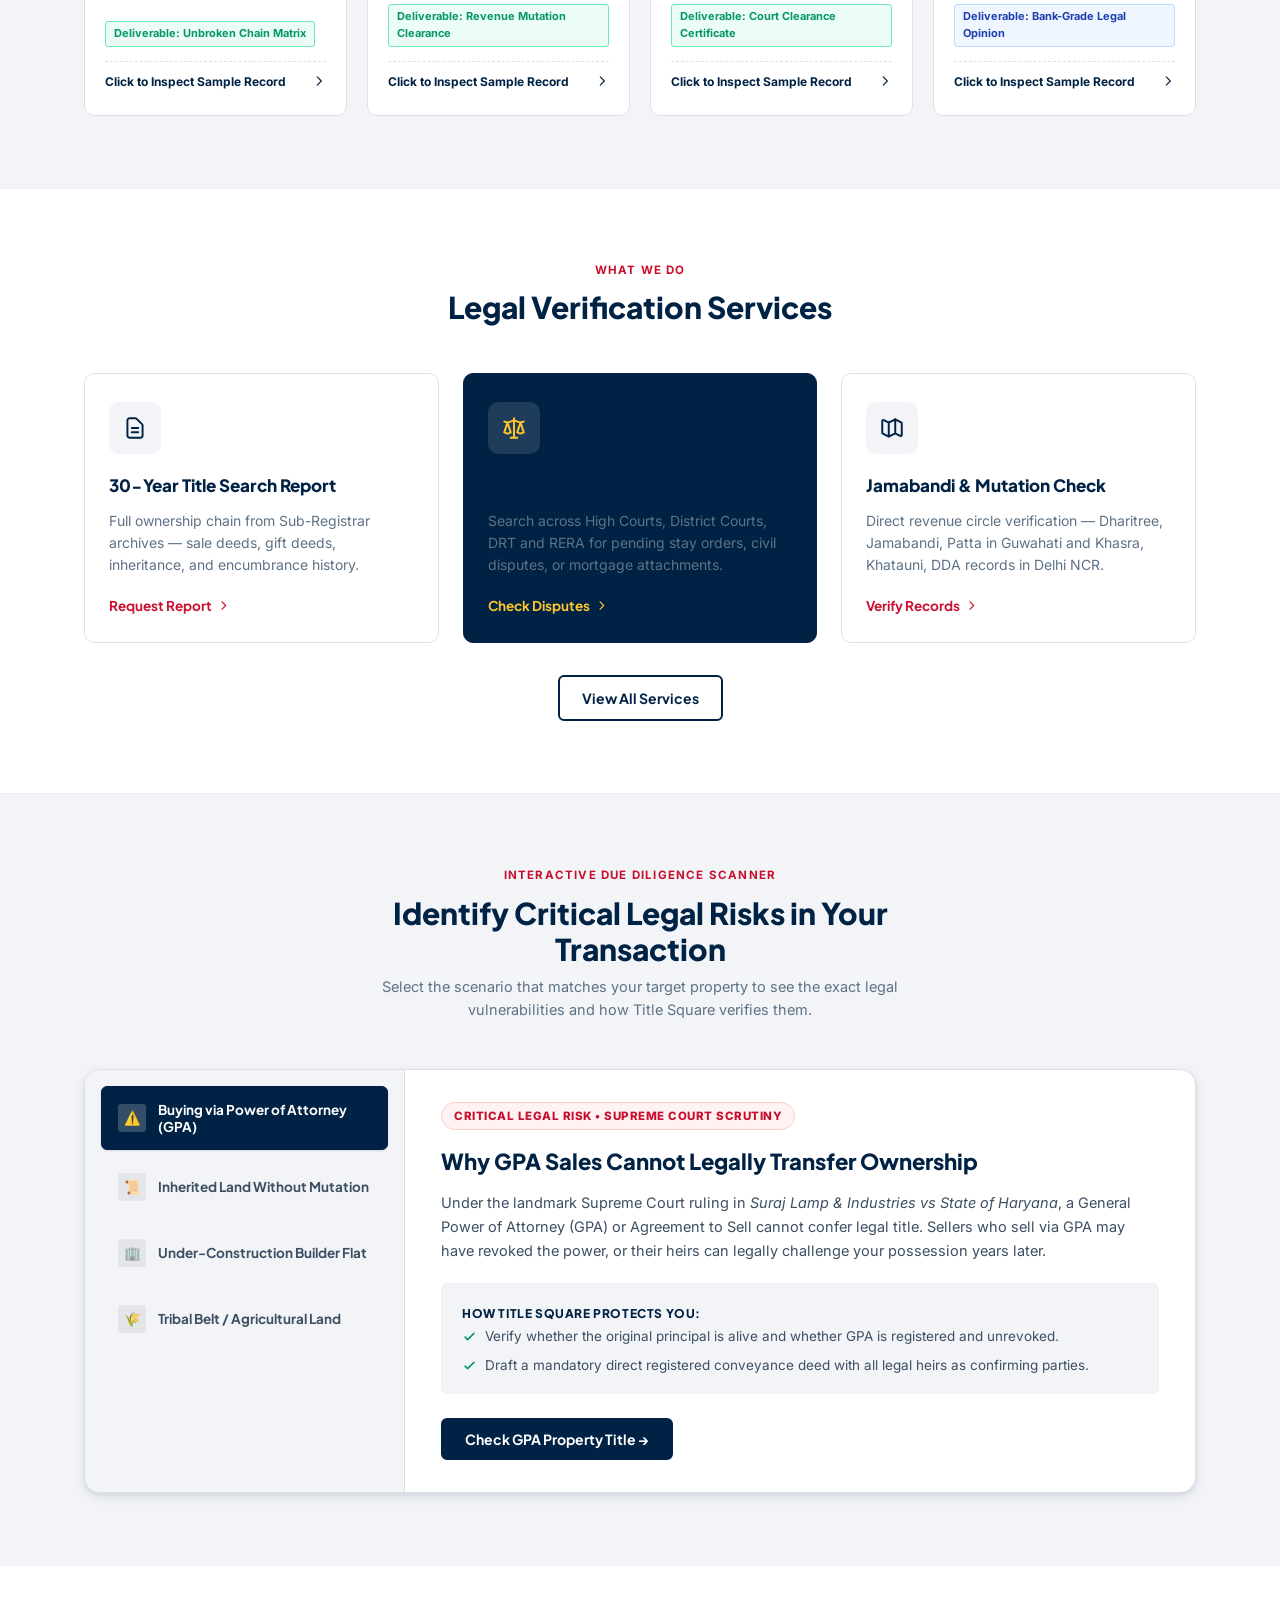
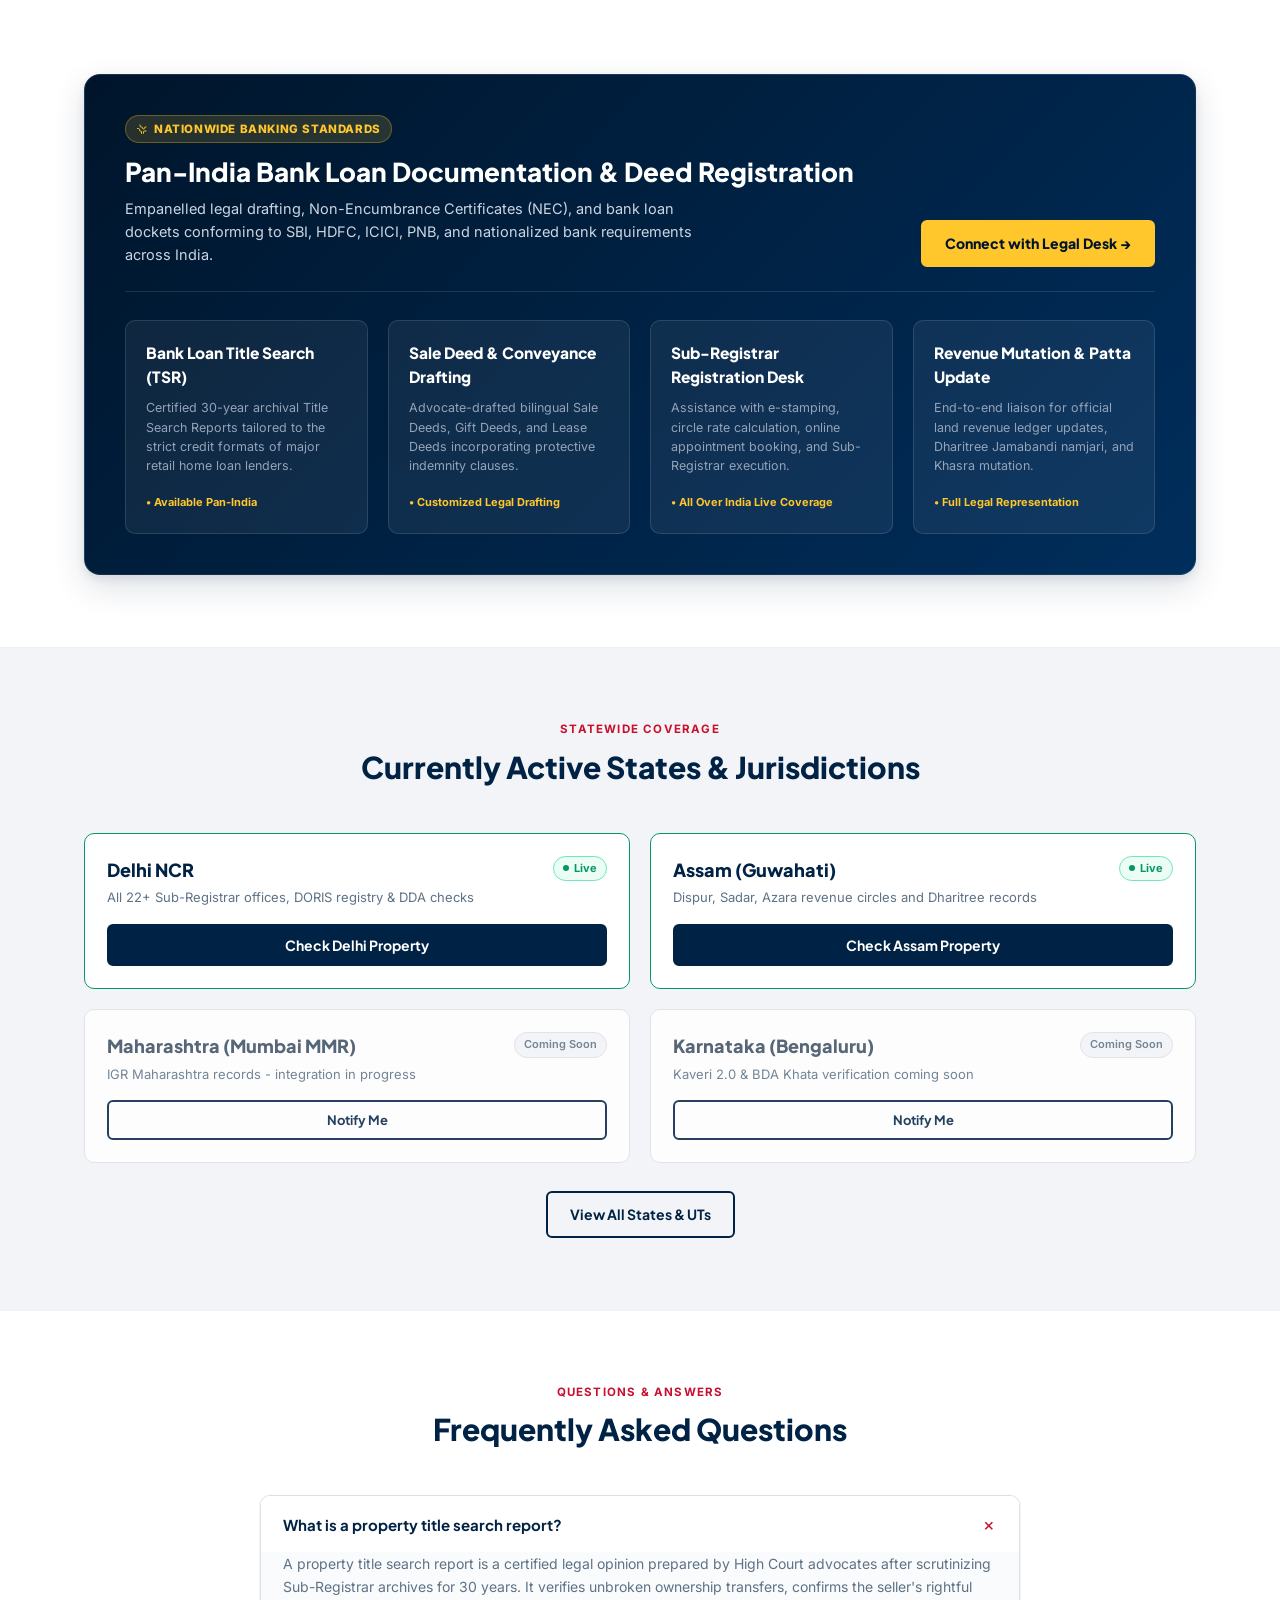
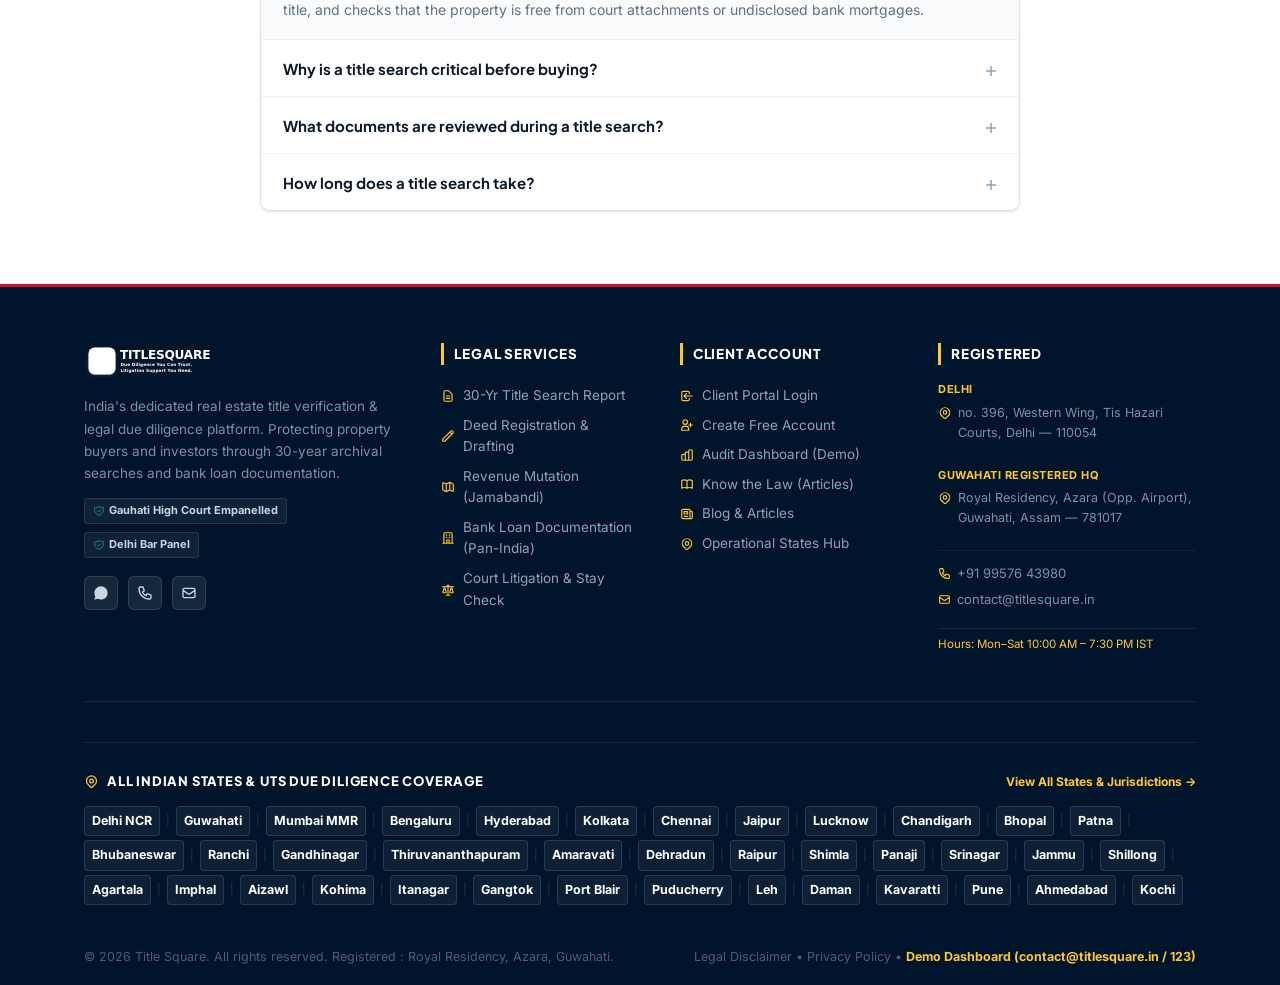
==== commit 61d934ac: "Update top-bar location to India across all pages, add states coverage page, and refine navigation" ====
--- a/index.html
+++ b/index.html
@@ -28,7 +28,7 @@
       <div class="top-bar-right">
         <span class="top-bar-city-pill">
           <svg width="11" height="11" fill="none" stroke="currentColor" stroke-width="2" viewBox="0 0 24 24"><path stroke-linecap="round" stroke-linejoin="round" d="M17.657 16.657L13.414 20.9a1.998 1.998 0 01-2.827 0l-4.244-4.243a8 8 0 1111.314 0z"/><path stroke-linecap="round" stroke-linejoin="round" d="M15 11a3 3 0 11-6 0 3 3 0 016 0z"/></svg>
-          <span data-i18n="top.cities">Pan India</span>
+          <span data-i18n="top.cities">India</span>
         </span>
       </div>
     </div>
@@ -118,13 +118,13 @@
             <svg class="nav-chevron" width="14" height="14" fill="none" stroke="currentColor" stroke-width="2.2" viewBox="0 0 24 24"><path stroke-linecap="round" stroke-linejoin="round" d="M9 18l6-6-6-6"/></svg>
           </a>
 
-          <a href="cities.html" class="nav-link">
+          <a href="states.html" class="nav-link">
             <span class="nav-link-icon-wrap">
               <svg width="17" height="17" fill="none" stroke="currentColor" stroke-width="2" viewBox="0 0 24 24"><path stroke-linecap="round" stroke-linejoin="round" d="M17.657 16.657L13.414 20.9a1.998 1.998 0 01-2.827 0l-4.244-4.243a8 8 0 1111.314 0z"/><path stroke-linecap="round" stroke-linejoin="round" d="M15 11a3 3 0 11-6 0 3 3 0 016 0z"/></svg>
             </span>
             <span class="nav-link-content">
-              <span class="nav-link-title" data-i18n="nav.cities">Cities</span>
-              <span class="nav-link-sub">Pan-India Operational Jurisdictions</span>
+              <span class="nav-link-title" data-i18n="nav.cities">States</span>
+              <span class="nav-link-sub">Pan-India State Jurisdictions &amp; Coverage</span>
             </span>
             <svg class="nav-chevron" width="14" height="14" fill="none" stroke="currentColor" stroke-width="2.2" viewBox="0 0 24 24"><path stroke-linecap="round" stroke-linejoin="round" d="M9 18l6-6-6-6"/></svg>
           </a>
@@ -299,7 +299,7 @@
             </select>
           </div>
           <div class="field-wrap">
-            <label data-i18n="form.city">City / State Capital</label>
+            <label data-i18n="form.city">State / Jurisdiction</label>
             <select class="field-control" required>
               <optgroup label="Headquarters & Metro s">
                 <option value="Delhi NCR" selected>Delhi NCR</option>
@@ -672,7 +672,7 @@
           <div class="panindia-item">
             <h4 data-i18n="pi.i3Title">Sub-Registrar Registration Desk</h4>
             <p data-i18n="pi.i3Desc">Assistance with e-stamping, circle rate calculation, online appointment booking, and Sub-Registrar execution.</p>
-            <span class="tag-pill" data-i18n="pi.i3Tag">&bull; Pan India Live Coverage</span>
+            <span class="tag-pill" data-i18n="pi.i3Tag">&bull; All Over India Live Coverage</span>
           </div>
 
           <div class="panindia-item">
@@ -685,12 +685,12 @@
     </div>
   </section>
 
-  <!-- CITIES SECTION -->
+  <!-- STATES SECTION -->
   <section class="section-gray">
     <div class="container">
       <div class="section-title-wrap">
-        <span class="section-label" data-i18n="cities.tag">Where We Operate</span>
-        <h2 class="section-heading" data-i18n="cities.heading">Currently Active Cities</h2>
+        <span class="section-label" data-i18n="cities.tag">Statewide Coverage</span>
+        <h2 class="section-heading" data-i18n="cities.heading">Currently Active States &amp; Jurisdictions</h2>
       </div>
       <div class="cities-grid">
         <div class="city-card city-card--active">
@@ -701,41 +701,41 @@
             </div>
             <span class="badge-active-hub" data-i18n="cities.liveBadge">Live</span>
           </div>
-          <button class="btn btn-navy open-modal-trigger" style="width: 100%;" data-i18n="cities.delhiBtn">Check Delhi Property</button>
+          <button class="btn btn-navy open-modal-trigger" data-state="Delhi NCR" data-city="Delhi NCR" style="width: 100%;" data-i18n="cities.delhiBtn">Check Delhi Property</button>
         </div>
         <div class="city-card city-card--active">
           <div class="city-card-top">
             <div>
-              <h3 data-i18n="cities.ghyTitle">Guwahati</h3>
+              <h3 data-i18n="cities.ghyTitle">Assam (Guwahati)</h3>
               <p data-i18n="cities.ghyDesc">Dispur, Sadar, Azara revenue circles and Dharitree records</p>
             </div>
             <span class="badge-active-hub" data-i18n="cities.liveBadge">Live</span>
           </div>
-          <button class="btn btn-navy open-modal-trigger" style="width: 100%;" data-i18n="cities.ghyBtn">Check Guwahati Property</button>
+          <button class="btn btn-navy open-modal-trigger" data-state="Assam" data-city="Guwahati" style="width: 100%;" data-i18n="cities.ghyBtn">Check Assam Property</button>
         </div>
         <div class="city-card city-card--soon">
           <div class="city-card-top">
             <div>
-              <h3 data-i18n="cities.mumTitle">Mumbai</h3>
+              <h3 data-i18n="cities.mumTitle">Maharashtra (Mumbai MMR)</h3>
               <p data-i18n="cities.mumDesc">IGR Maharashtra records - integration in progress</p>
             </div>
             <span class="badge-soon-hub" data-i18n="cities.soonBadge">Coming Soon</span>
           </div>
-          <button class="btn btn-outline" style="width: 100%; font-size: 13px;" onclick="notifyCity('Mumbai')" data-i18n="cities.notifyBtn">Notify Me</button>
+          <button class="btn btn-outline" style="width: 100%; font-size: 13px;" onclick="notifyCity('Maharashtra')" data-i18n="cities.notifyBtn">Notify Me</button>
         </div>
         <div class="city-card city-card--soon">
           <div class="city-card-top">
             <div>
-              <h3 data-i18n="cities.blrTitle">Bengaluru</h3>
+              <h3 data-i18n="cities.blrTitle">Karnataka (Bengaluru)</h3>
               <p data-i18n="cities.blrDesc">Kaveri 2.0 &amp; BDA Khata verification coming soon</p>
             </div>
             <span class="badge-soon-hub" data-i18n="cities.soonBadge">Coming Soon</span>
           </div>
-          <button class="btn btn-outline" style="width: 100%; font-size: 13px;" onclick="notifyCity('Bengaluru')" data-i18n="cities.notifyBtn">Notify Me</button>
+          <button class="btn btn-outline" style="width: 100%; font-size: 13px;" onclick="notifyCity('Karnataka')" data-i18n="cities.notifyBtn">Notify Me</button>
         </div>
       </div>
       <div style="text-align: center; margin-top: 28px;">
-        <a href="cities.html" class="btn btn-outline" data-i18n="cities.viewAll">View All Cities</a>
+        <a href="states.html" class="btn btn-outline" data-i18n="cities.viewAll">View All States &amp; UTs</a>
       </div>
     </div>
   </section>
@@ -894,9 +894,9 @@
               </a>
             </li>
             <li>
-              <a href="cities.html" class="footer-interactive-link">
+              <a href="states.html" class="footer-interactive-link">
                 <svg width="14" height="14" fill="none" stroke="currentColor" stroke-width="2" viewBox="0 0 24 24"><path stroke-linecap="round" stroke-linejoin="round" d="M17.657 16.657L13.414 20.9a1.998 1.998 0 01-2.827 0l-4.244-4.243a8 8 0 1111.314 0z"/><path stroke-linecap="round" stroke-linejoin="round" d="M15 11a3 3 0 11-6 0 3 3 0 016 0z"/></svg>
-                <span data-i18n="footer.aCities">Operational Cities Hub</span>
+                <span data-i18n="footer.aCities">Operational States Hub</span>
               </a>
             </li>
           </ul>
@@ -947,9 +947,9 @@
         <div class="footer-cities-header">
           <div class="footer-cities-title">
             <svg width="15" height="15" fill="none" stroke="currentColor" stroke-width="2" viewBox="0 0 24 24"><path stroke-linecap="round" stroke-linejoin="round" d="M17.657 16.657L13.414 20.9a1.998 1.998 0 01-2.827 0l-4.244-4.243a8 8 0 1111.314 0z"/><path stroke-linecap="round" stroke-linejoin="round" d="M15 11a3 3 0 11-6 0 3 3 0 016 0z"/></svg>
-            <span data-i18n="footer.hCitiesCoverage">All Indian State Capitals &amp; Metro Cities Due Diligence Coverage</span>
-          </div>
-          <a href="cities.html#capitals-directory" class="footer-cities-hub-link" data-i18n="footer.viewAllCities">View All Capitals &amp; Jurisdictions &rarr;</a>
+            <span data-i18n="footer.hCitiesCoverage">All Indian States &amp; Union Territories Due Diligence Coverage</span>
+          </div>
+          <a href="states.html#states-directory" class="footer-cities-hub-link" data-i18n="footer.viewAllCities">View All States &amp; Jurisdictions &rarr;</a>
         </div>
         <div class="footer-cities-links-wrap">
           <a href="javascript:void(0)" class="footer-city-tag is-active-hub open-modal-trigger" data-city="Delhi NCR" title="Click to verify Delhi NCR Property">Delhi NCR</a>
@@ -1054,9 +1054,9 @@
       </div>
       <span class="m-center-text" data-i18n="m.report">Get Jamabandi</span>
     </a>
-    <a href="cities.html" class="m-tab-item">
+    <a href="states.html" class="m-tab-item">
       <svg fill="none" stroke="currentColor" stroke-width="2" viewBox="0 0 24 24"><path stroke-linecap="round" stroke-linejoin="round" d="M17.657 16.657L13.414 20.9a1.998 1.998 0 01-2.827 0l-4.244-4.243a8 8 0 1111.314 0z"/><path stroke-linecap="round" stroke-linejoin="round" d="M15 11a3 3 0 11-6 0 3 3 0 016 0z"/></svg>
-      <span data-i18n="m.cities">Cities</span>
+      <span data-i18n="m.cities">States</span>
     </a>
     <a href="contact-us.html" class="m-tab-item">
       <svg fill="none" stroke="currentColor" stroke-width="2" viewBox="0 0 24 24"><path stroke-linecap="round" stroke-linejoin="round" d="M3 5a2 2 0 012-2h3.28a1 1 0 01.948.684l1.498 4.493a1 1 0 01-.502 1.21l-2.257 1.13a11.042 11.042 0 005.516 5.516l1.13-2.257a1 1 0 011.21-.502l4.493 1.498a1 1 0 01.684.949V19a2 2 0 01-2 2h-1C9.716 21 3 14.284 3 6V5z"/></svg>
@@ -1101,7 +1101,7 @@
             <input type="tel" class="field-control" pattern="[0-9]{10}" placeholder="+91 10-digit number" required>
           </div>
           <div class="field-wrap">
-            <label>Select City / State Capital</label>
+            <label>Select State / Jurisdiction</label>
             <select class="field-control" required>
               <optgroup label="Headquarters & Metro s">
                 <option value="Delhi NCR" selected>Delhi NCR</option>
--- a/css/components.css
+++ b/css/components.css
@@ -4327,3 +4327,974 @@
   }
 }
 
+/* ============================================================
+   BLOG AUTHOR STUDIO, LIVE PREVIEW & GIT APPROVAL SYSTEM
+   ============================================================ */
+.blog-studio-overlay {
+  position: fixed;
+  top: 0;
+  left: 0;
+  width: 100vw;
+  height: 100vh;
+  background: rgba(10, 22, 40, 0.78);
+  backdrop-filter: blur(6px);
+  -webkit-backdrop-filter: blur(6px);
+  z-index: 99999;
+  display: none;
+  align-items: center;
+  justify-content: center;
+  padding: 16px;
+  opacity: 0;
+  transition: opacity 0.25s ease;
+}
+
+.blog-studio-overlay.is-active {
+  display: flex;
+  opacity: 1;
+}
+
+.bs-modal {
+  width: 100%;
+  max-width: 1380px;
+  height: 94vh;
+  background: #ffffff;
+  border-radius: 12px;
+  box-shadow: 0 25px 50px -12px rgba(0, 0, 0, 0.45);
+  display: flex;
+  flex-direction: column;
+  overflow: hidden;
+  border: 1px solid rgba(255, 255, 255, 0.2);
+}
+
+/* Header */
+.bs-header {
+  background: var(--navy);
+  color: #ffffff;
+  padding: 14px 22px;
+  display: flex;
+  justify-content: space-between;
+  align-items: center;
+  border-bottom: 2px solid var(--gold);
+}
+
+.bs-header-brand {
+  display: flex;
+  align-items: center;
+  gap: 12px;
+}
+
+.bs-header-title {
+  font-family: var(--font-serif);
+  font-size: 18px;
+  color: #ffffff;
+  letter-spacing: 0.5px;
+  margin: 0;
+  display: flex;
+  align-items: center;
+  gap: 8px;
+}
+
+.bs-user-info {
+  display: flex;
+  align-items: center;
+  gap: 12px;
+}
+
+.bs-role-pill {
+  font-size: 11px;
+  font-weight: 700;
+  text-transform: uppercase;
+  letter-spacing: 0.5px;
+  padding: 3px 10px;
+  border-radius: 999px;
+}
+
+.bs-role-pill--author {
+  background: rgba(200, 154, 84, 0.2);
+  color: var(--gold);
+  border: 1px solid var(--gold);
+}
+
+.bs-role-pill--admin {
+  background: rgba(16, 185, 129, 0.2);
+  color: #10b981;
+  border: 1px solid #10b981;
+}
+
+.bs-btn-close {
+  background: transparent;
+  border: none;
+  color: #94a3b8;
+  font-size: 26px;
+  cursor: pointer;
+  line-height: 1;
+  padding: 0 4px;
+  transition: color 0.15s;
+}
+
+.bs-btn-close:hover {
+  color: #ffffff;
+}
+
+/* Navigation Tabs */
+.bs-navbar {
+  background: #f8fafc;
+  border-bottom: 1px solid #e2e8f0;
+  display: flex;
+  padding: 0 20px;
+  overflow-x: auto;
+}
+
+.bs-tab-btn {
+  background: transparent;
+  border: none;
+  padding: 12px 18px;
+  font-size: 13.5px;
+  font-weight: 600;
+  color: #64748b;
+  cursor: pointer;
+  border-bottom: 2.5px solid transparent;
+  display: inline-flex;
+  align-items: center;
+  gap: 8px;
+  white-space: nowrap;
+  transition: all 0.15s ease;
+}
+
+.bs-tab-btn:hover {
+  color: var(--navy);
+}
+
+.bs-tab-btn.is-active {
+  color: var(--navy);
+  border-bottom-color: var(--gold);
+  background: rgba(200, 154, 84, 0.06);
+}
+
+.bs-badge-counter {
+  background: #ef4444;
+  color: #ffffff;
+  font-size: 10.5px;
+  font-weight: 800;
+  padding: 1px 6px;
+  border-radius: 999px;
+}
+
+/* Tab Panes */
+.bs-body {
+  flex: 1;
+  overflow: hidden;
+  display: flex;
+  flex-direction: column;
+  background: #f1f5f9;
+}
+
+.bs-tab-pane {
+  display: none;
+  height: 100%;
+  overflow-y: auto;
+  padding: 20px;
+}
+
+.bs-tab-pane.is-active {
+  display: flex;
+  flex-direction: column;
+}
+
+/* Login Screen */
+.bs-login-container {
+  max-width: 440px;
+  margin: 60px auto;
+  background: #ffffff;
+  border-radius: 10px;
+  padding: 32px 28px;
+  box-shadow: 0 10px 25px -5px rgba(0, 0, 0, 0.1);
+  border: 1px solid #e2e8f0;
+  text-align: center;
+}
+
+.bs-login-title {
+  font-family: var(--font-serif);
+  font-size: 22px;
+  color: var(--navy);
+  margin-bottom: 6px;
+}
+
+.bs-login-desc {
+  font-size: 13px;
+  color: #64748b;
+  margin-bottom: 24px;
+}
+
+.bs-login-field {
+  text-align: left;
+  margin-bottom: 16px;
+}
+
+.bs-login-label {
+  display: block;
+  font-size: 12px;
+  font-weight: 700;
+  color: #334155;
+  margin-bottom: 6px;
+  text-transform: uppercase;
+  letter-spacing: 0.5px;
+}
+
+.bs-input-control {
+  width: 100%;
+  height: 42px;
+  padding: 0 12px;
+  font-size: 14px;
+  border: 1px solid #cbd5e1;
+  border-radius: 6px;
+  color: #0f172a;
+  background: #ffffff;
+  outline: none;
+  transition: border-color 0.15s;
+}
+
+.bs-input-control:focus {
+  border-color: var(--navy);
+  box-shadow: 0 0 0 3px rgba(15, 32, 67, 0.1);
+}
+
+.bs-demo-hint-box {
+  background: #f8fafc;
+  border: 1px solid #e2e8f0;
+  border-radius: 6px;
+  padding: 12px;
+  margin-top: 18px;
+  font-size: 12px;
+  color: #475569;
+  text-align: left;
+}
+
+/* Split Workspace (Editor + Live Preview) */
+.bs-split-workspace {
+  display: grid;
+  grid-template-columns: 1.15fr 1fr;
+  gap: 20px;
+  height: 100%;
+  overflow: hidden;
+}
+
+.bs-editor-pane {
+  background: #ffffff;
+  border-radius: 10px;
+  border: 1px solid #cbd5e1;
+  display: flex;
+  flex-direction: column;
+  overflow: hidden;
+  box-shadow: 0 4px 6px -1px rgba(0, 0, 0, 0.05);
+}
+
+.bs-pane-header {
+  padding: 12px 18px;
+  background: #f8fafc;
+  border-bottom: 1px solid #e2e8f0;
+  display: flex;
+  justify-content: space-between;
+  align-items: center;
+}
+
+.bs-pane-title {
+  font-size: 14px;
+  font-weight: 700;
+  color: var(--navy);
+  margin: 0;
+  display: flex;
+  align-items: center;
+  gap: 8px;
+}
+
+.bs-editor-scroll {
+  padding: 20px;
+  overflow-y: auto;
+  flex: 1;
+}
+
+/* Helper Toolbar */
+.bs-helper-toolbar {
+  background: #f1f5f9;
+  border: 1px solid #cbd5e1;
+  border-radius: 6px;
+  padding: 8px 10px;
+  margin-bottom: 10px;
+  display: flex;
+  flex-wrap: wrap;
+  gap: 6px;
+  align-items: center;
+}
+
+.bs-toolbar-label {
+  font-size: 11px;
+  font-weight: 800;
+  text-transform: uppercase;
+  color: #64748b;
+  margin-right: 4px;
+}
+
+.bs-btn-tool {
+  background: #ffffff;
+  border: 1px solid #cbd5e1;
+  border-radius: 4px;
+  padding: 4px 9px;
+  font-size: 11.5px;
+  font-weight: 600;
+  color: #334155;
+  cursor: pointer;
+  display: inline-flex;
+  align-items: center;
+  gap: 4px;
+  transition: all 0.12s;
+}
+
+.bs-btn-tool:hover {
+  background: var(--navy);
+  color: #ffffff;
+  border-color: var(--navy);
+}
+
+.bs-btn-tool--gold {
+  color: #92400e;
+  border-color: #fde68a;
+  background: #fffbeb;
+}
+
+.bs-btn-tool--gold:hover {
+  background: var(--gold);
+  color: #ffffff;
+  border-color: var(--gold);
+}
+
+/* Preview Pane */
+.bs-preview-pane {
+  background: #ffffff;
+  border-radius: 10px;
+  border: 1px solid #cbd5e1;
+  display: flex;
+  flex-direction: column;
+  overflow: hidden;
+  box-shadow: 0 4px 6px -1px rgba(0, 0, 0, 0.05);
+}
+
+.bs-preview-device-switch {
+  display: flex;
+  background: #e2e8f0;
+  padding: 2px;
+  border-radius: 6px;
+  gap: 2px;
+}
+
+.bs-preview-device-btn {
+  background: transparent;
+  border: none;
+  padding: 4px 10px;
+  font-size: 11.5px;
+  font-weight: 600;
+  color: #64748b;
+  border-radius: 4px;
+  cursor: pointer;
+  display: flex;
+  align-items: center;
+  gap: 5px;
+}
+
+.bs-preview-device-btn.is-active {
+  background: #ffffff;
+  color: var(--navy);
+  box-shadow: 0 1px 3px rgba(0, 0, 0, 0.1);
+}
+
+.bs-preview-scroll {
+  padding: 24px;
+  overflow-y: auto;
+  flex: 1;
+  background: #ffffff;
+}
+
+/* Realistic Mobile Mockup Frame */
+.bs-mobile-frame-wrap {
+  display: none;
+  justify-content: center;
+  padding: 20px 0;
+  background: #e2e8f0;
+  overflow-y: auto;
+  flex: 1;
+}
+
+.phone-mockup-frame {
+  width: 375px;
+  height: 680px;
+  background: #ffffff;
+  border: 10px solid #1e293b;
+  border-radius: 36px;
+  box-shadow: 0 25px 50px -12px rgba(0, 0, 0, 0.35);
+  display: flex;
+  flex-direction: column;
+  overflow: hidden;
+  position: relative;
+}
+
+.phone-notch {
+  width: 140px;
+  height: 18px;
+  background: #1e293b;
+  border-bottom-left-radius: 12px;
+  border-bottom-right-radius: 12px;
+  align-self: center;
+  position: absolute;
+  top: 0;
+  z-index: 10;
+}
+
+.phone-screen {
+  flex: 1;
+  overflow-y: auto;
+  padding: 28px 14px 20px;
+}
+
+/* Status Badges */
+.bs-status-badge {
+  font-size: 11px;
+  font-weight: 700;
+  padding: 3px 8px;
+  border-radius: 999px;
+  display: inline-flex;
+  align-items: center;
+  gap: 4px;
+}
+
+.bs-status-badge--published {
+  background: #dcfce7;
+  color: #166534;
+}
+
+.bs-status-badge--pending {
+  background: #fef3c7;
+  color: #92400e;
+}
+
+.bs-status-badge--draft {
+  background: #f1f5f9;
+  color: #475569;
+}
+
+/* Table styling for Blog list */
+.bs-table-wrap {
+  background: #ffffff;
+  border-radius: 8px;
+  border: 1px solid #e2e8f0;
+  overflow-x: auto;
+}
+
+.bs-table {
+  width: 100%;
+  border-collapse: collapse;
+}
+
+.bs-table th {
+  background: #f8fafc;
+  padding: 12px 16px;
+  font-size: 11.5px;
+  font-weight: 800;
+  text-transform: uppercase;
+  color: #64748b;
+  border-bottom: 1px solid #e2e8f0;
+  text-align: left;
+}
+
+.bs-table td {
+  padding: 14px 16px;
+  border-bottom: 1px solid #f1f5f9;
+  font-size: 13px;
+  vertical-align: middle;
+}
+
+.bs-table tr:hover td {
+  background: #f8fafc;
+}
+
+.bs-table-actions {
+  display: flex;
+  gap: 6px;
+  justify-content: flex-end;
+}
+
+.btn-bs-action {
+  background: #ffffff;
+  border: 1px solid #cbd5e1;
+  padding: 6px 10px;
+  font-size: 11.5px;
+  font-weight: 600;
+  color: var(--navy);
+  border-radius: 4px;
+  cursor: pointer;
+  display: inline-flex;
+  align-items: center;
+  gap: 4px;
+  transition: all 0.12s;
+}
+
+.btn-bs-action:hover {
+  background: var(--navy);
+  color: #ffffff;
+  border-color: var(--navy);
+}
+
+.btn-bs-action--danger {
+  color: var(--crimson);
+  border-color: #fecaca;
+}
+
+.btn-bs-action--danger:hover {
+  background: var(--crimson);
+  color: #ffffff;
+  border-color: var(--crimson);
+}
+
+/* Approval Card in Admin Queue */
+.bs-approval-card {
+  background: #ffffff;
+  border: 1px solid #e2e8f0;
+  border-radius: 8px;
+  padding: 20px;
+  margin-bottom: 16px;
+  box-shadow: 0 2px 4px rgba(0, 0, 0, 0.03);
+}
+
+.bs-approval-card-top {
+  display: flex;
+  justify-content: space-between;
+  align-items: center;
+  margin-bottom: 10px;
+}
+
+.bs-approval-card-title {
+  font-family: var(--font-serif);
+  font-size: 18px;
+  color: var(--navy);
+  margin: 0 0 8px;
+}
+
+.bs-approval-card-lead {
+  font-size: 13px;
+  font-style: italic;
+  color: #475569;
+  margin-bottom: 16px;
+  line-height: 1.5;
+  background: #f8fafc;
+  padding: 8px 12px;
+  border-left: 3px solid var(--gold);
+}
+
+.bs-approval-actions {
+  display: flex;
+  flex-wrap: wrap;
+  gap: 8px;
+}
+
+/* Git Commit Row */
+.bs-git-row {
+  background: #ffffff;
+  border: 1px solid #e2e8f0;
+  border-radius: 6px;
+  padding: 12px 16px;
+  margin-bottom: 10px;
+  font-family: ui-monospace, SFMono-Regular, Menlo, Monaco, Consolas, monospace;
+}
+
+.bs-git-hash {
+  font-size: 11px;
+  color: #0284c7;
+  font-weight: 700;
+}
+
+.bs-git-meta {
+  font-size: 11.5px;
+  color: #64748b;
+  margin: 2px 0;
+}
+
+.bs-git-msg {
+  font-size: 12.5px;
+  color: #0f172a;
+  font-weight: 600;
+}
+
+.bs-git-link {
+  font-size: 11.5px;
+  color: var(--gold);
+  text-decoration: none;
+  font-weight: 600;
+}
+
+.bs-git-link:hover {
+  text-decoration: underline;
+}
+
+/* Responsive adjustment for Mobile */
+@media (max-width: 991px) {
+  .bs-modal {
+    height: 100vh;
+    border-radius: 0;
+  }
+  .bs-split-workspace {
+    grid-template-columns: 1fr;
+    overflow-y: auto;
+  }
+  .bs-preview-pane {
+    min-height: 480px;
+  }
+  .bs-header-title {
+    font-size: 15px;
+  }
+  .bs-tab-btn {
+    padding: 10px 12px;
+    font-size: 12.5px;
+  }
+}
+
+/* ============================================================
+   BLOG ARTICLE IN-POST CTA, FEEDBACK STRIP & EDITORIAL CALLOUTS
+   ============================================================ */
+
+/* Primary Read/Consult Button */
+.blog-read-btn {
+  background: var(--navy);
+  color: #ffffff;
+  border: 1px solid var(--gold);
+  padding: 8px 16px;
+  font-size: 12.5px;
+  font-weight: 700;
+  border-radius: 4px;
+  cursor: pointer;
+  display: inline-flex;
+  align-items: center;
+  gap: 6px;
+  transition: all 0.2s ease;
+  font-family: var(--font-b);
+}
+
+.blog-read-btn:hover {
+  background: var(--navy-dark);
+  color: #ffffff;
+  transform: translateY(-1px);
+  box-shadow: 0 4px 12px rgba(0, 21, 43, 0.18);
+  border-color: #dfb76c;
+}
+
+/* In-Post Advocate Consultation CTA Banner */
+.blog-cta-banner {
+  background: linear-gradient(135deg, #00152b 0%, #0a2540 100%);
+  border: 1px solid rgba(197, 160, 89, 0.45);
+  border-radius: 8px;
+  padding: 22px 24px;
+  margin: 28px 0 20px;
+  color: #ffffff;
+  box-shadow: 0 8px 24px rgba(0, 21, 43, 0.12);
+  position: relative;
+  overflow: hidden;
+}
+
+.blog-cta-banner::before {
+  content: '';
+  position: absolute;
+  top: 0;
+  left: 0;
+  right: 0;
+  height: 3px;
+  background: linear-gradient(90deg, var(--gold) 0%, #dfb76c 50%, var(--gold) 100%);
+}
+
+.blog-cta-title {
+  font-family: 'Playfair Display', Georgia, serif;
+  font-size: 19px;
+  font-weight: 800;
+  color: #ffffff;
+  margin-bottom: 6px;
+  display: flex;
+  align-items: center;
+  gap: 10px;
+}
+
+.blog-cta-desc {
+  font-size: 13.5px;
+  color: #cbd5e1;
+  line-height: 1.6;
+  margin-bottom: 16px;
+}
+
+.blog-cta-actions {
+  display: flex;
+  align-items: center;
+  gap: 12px;
+  flex-wrap: wrap;
+}
+
+.btn-cta-gold {
+  background: linear-gradient(135deg, #c5a059 0%, #dfb76c 100%);
+  color: #00152b !important;
+  font-weight: 800;
+  font-size: 13px;
+  padding: 10px 18px;
+  border-radius: 6px;
+  border: none;
+  cursor: pointer;
+  display: inline-flex;
+  align-items: center;
+  gap: 8px;
+  font-family: var(--font-b);
+  transition: all 0.2s ease;
+  box-shadow: 0 4px 14px rgba(197, 160, 89, 0.35);
+  text-decoration: none;
+}
+
+.btn-cta-gold:hover {
+  background: linear-gradient(135deg, #dfb76c 0%, #eed08d 100%);
+  transform: translateY(-2px);
+  box-shadow: 0 6px 18px rgba(197, 160, 89, 0.45);
+  color: #00152b !important;
+}
+
+.btn-cta-gold svg {
+  stroke: #00152b;
+  flex-shrink: 0;
+}
+
+.btn-cta-phone {
+  background: rgba(255, 255, 255, 0.08);
+  border: 1px solid rgba(255, 255, 255, 0.25);
+  color: #ffffff !important;
+  font-weight: 700;
+  font-size: 13px;
+  padding: 9px 16px;
+  border-radius: 6px;
+  display: inline-flex;
+  align-items: center;
+  gap: 8px;
+  text-decoration: none;
+  font-family: var(--font-b);
+  transition: all 0.2s ease;
+}
+
+.btn-cta-phone:hover {
+  background: rgba(255, 255, 255, 0.16);
+  border-color: var(--gold);
+  color: var(--gold) !important;
+  transform: translateY(-2px);
+}
+
+.btn-cta-phone svg {
+  stroke: var(--gold);
+  flex-shrink: 0;
+}
+
+/* In-Post Feedback Strip */
+.blog-feedback-strip {
+  display: flex;
+  align-items: center;
+  justify-content: space-between;
+  padding: 14px 18px;
+  background: #f8fafc;
+  border: 1px solid #e2e8f0;
+  border-radius: 8px;
+  margin: 20px 0 10px;
+  flex-wrap: wrap;
+  gap: 12px;
+}
+
+.feedback-label {
+  font-size: 13px;
+  font-weight: 700;
+  color: var(--navy);
+  display: inline-flex;
+  align-items: center;
+  gap: 8px;
+}
+
+.feedback-label svg {
+  stroke: var(--gold);
+}
+
+.feedback-buttons-row {
+  display: flex;
+  align-items: center;
+  gap: 8px;
+}
+
+.btn-feedback-vote {
+  background: #ffffff;
+  border: 1px solid #cbd5e1;
+  border-radius: 20px;
+  padding: 6px 14px;
+  font-size: 12px;
+  font-weight: 700;
+  color: #334155;
+  cursor: pointer;
+  display: inline-flex;
+  align-items: center;
+  gap: 6px;
+  transition: all 0.15s ease;
+  font-family: var(--font-b);
+}
+
+.btn-feedback-vote:hover {
+  border-color: var(--navy);
+  color: var(--navy);
+  background: #f1f5f9;
+  transform: translateY(-1px);
+}
+
+.btn-feedback-vote.has-voted {
+  background: #f0fdf4;
+  border-color: #86efac;
+  color: #15803d;
+}
+
+.btn-feedback-vote .vote-num {
+  background: #f1f5f9;
+  padding: 1px 7px;
+  border-radius: 10px;
+  font-size: 11px;
+  color: #475569;
+}
+
+.btn-feedback-vote.has-voted .vote-num {
+  background: #dcfce7;
+  color: #15803d;
+}
+
+/* Editorial Formatted Callouts (Plain Text / HTML Converter Outputs) */
+.legal-warning-box {
+  background: #fffbeb;
+  border: 1px solid #fde68a;
+  border-left: 4px solid #f59e0b;
+  padding: 16px 20px;
+  border-radius: 6px;
+  margin: 20px 0;
+  color: #92400e;
+  font-size: 14px;
+  line-height: 1.65;
+}
+
+.legal-warning-box strong {
+  color: #78350f;
+  display: inline-block;
+  margin-bottom: 2px;
+}
+
+.legal-case-quote {
+  background: #f8fafc;
+  border: 1px solid #e2e8f0;
+  border-left: 4px solid var(--gold);
+  padding: 16px 20px;
+  border-radius: 6px;
+  margin: 20px 0;
+  font-style: italic;
+  color: #1e293b;
+  font-size: 14.5px;
+  line-height: 1.7;
+}
+
+.legal-case-quote p {
+  margin: 0;
+}
+
+.legal-checklist-box {
+  background: #f0fdf4;
+  border: 1px solid #bbf7d0;
+  border-left: 4px solid #22c55e;
+  padding: 16px 20px;
+  border-radius: 6px;
+  margin: 20px 0;
+  color: #166534;
+  font-size: 14px;
+  line-height: 1.65;
+}
+
+.legal-checklist-box strong {
+  display: block;
+  margin-bottom: 8px;
+  color: #14532d;
+  font-size: 14.5px;
+}
+
+.legal-checklist-box ul {
+  margin: 0;
+  padding-left: 20px;
+}
+
+.legal-checklist-box li {
+  margin-bottom: 6px;
+}
+
+.legal-stat-box {
+  background: linear-gradient(135deg, #f8fafc 0%, #f1f5f9 100%);
+  border: 1px solid #cbd5e1;
+  border-radius: 8px;
+  padding: 18px 20px;
+  margin: 20px 0;
+  text-align: center;
+}
+
+.legal-stat-number {
+  font-size: 32px;
+  font-weight: 800;
+  color: var(--navy);
+  font-family: var(--font-h);
+  line-height: 1.1;
+}
+
+.legal-stat-desc {
+  font-size: 12.5px;
+  color: #64748b;
+  font-weight: 700;
+  text-transform: uppercase;
+  letter-spacing: 0.6px;
+  margin-top: 6px;
+}
+
+/* Editor Simple Word vs Converted HTML Mode Toggle */
+.bs-mode-toggle {
+  background: #f1f5f9;
+  border: 1px solid #cbd5e1;
+  color: #475569;
+  font-size: 11px;
+  font-weight: 700;
+  padding: 4px 10px;
+  border-radius: 4px;
+  cursor: pointer;
+  transition: all 0.15s ease;
+  font-family: var(--font-b);
+}
+
+.bs-mode-toggle:hover {
+  background: #e2e8f0;
+  color: var(--navy);
+}
+
+.bs-mode-toggle.is-active {
+  background: var(--navy);
+  color: #ffffff;
+  border-color: var(--navy);
+}
+
+@media (max-width: 600px) {
+  .blog-cta-actions {
+    flex-direction: column;
+    align-items: stretch;
+  }
+  .btn-cta-gold, .btn-cta-phone {
+    justify-content: center;
+    width: 100%;
+  }
+  .blog-feedback-strip {
+    flex-direction: column;
+    align-items: flex-start;
+  }
+}
+
+
+
